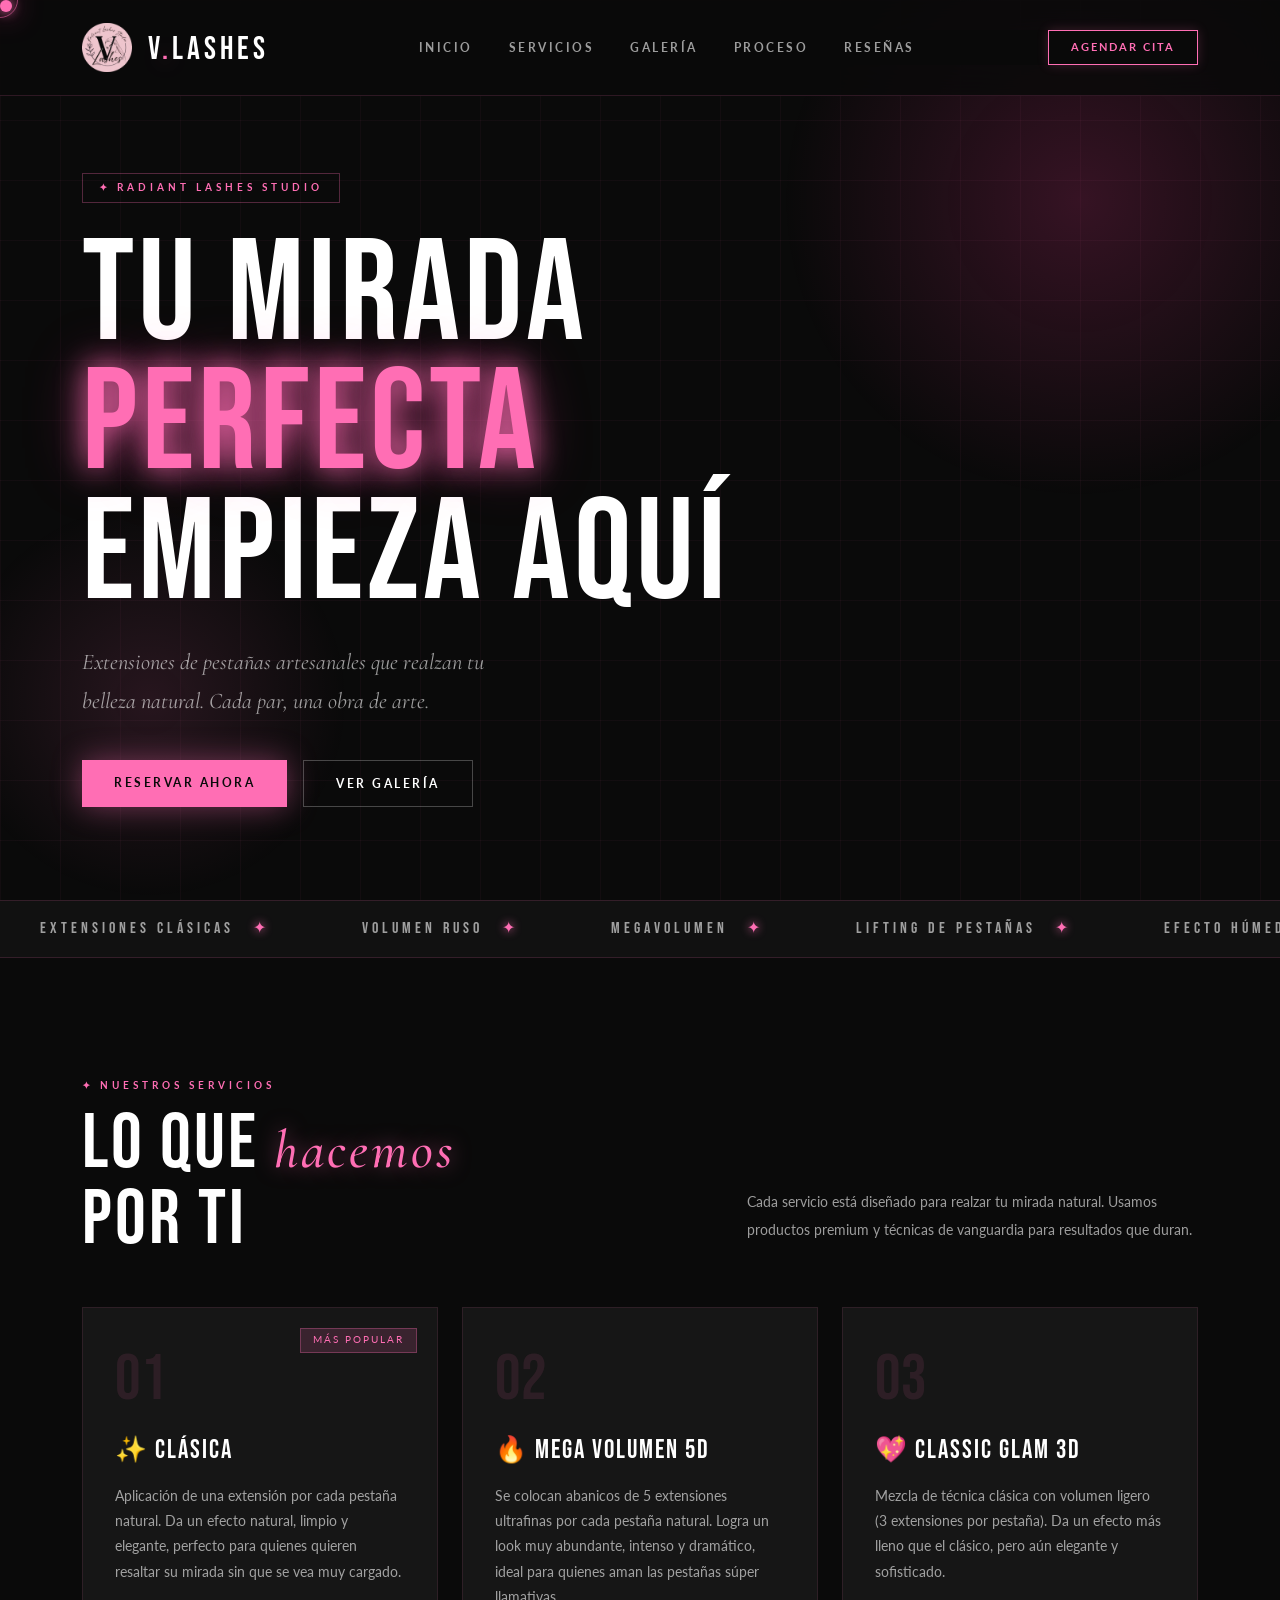
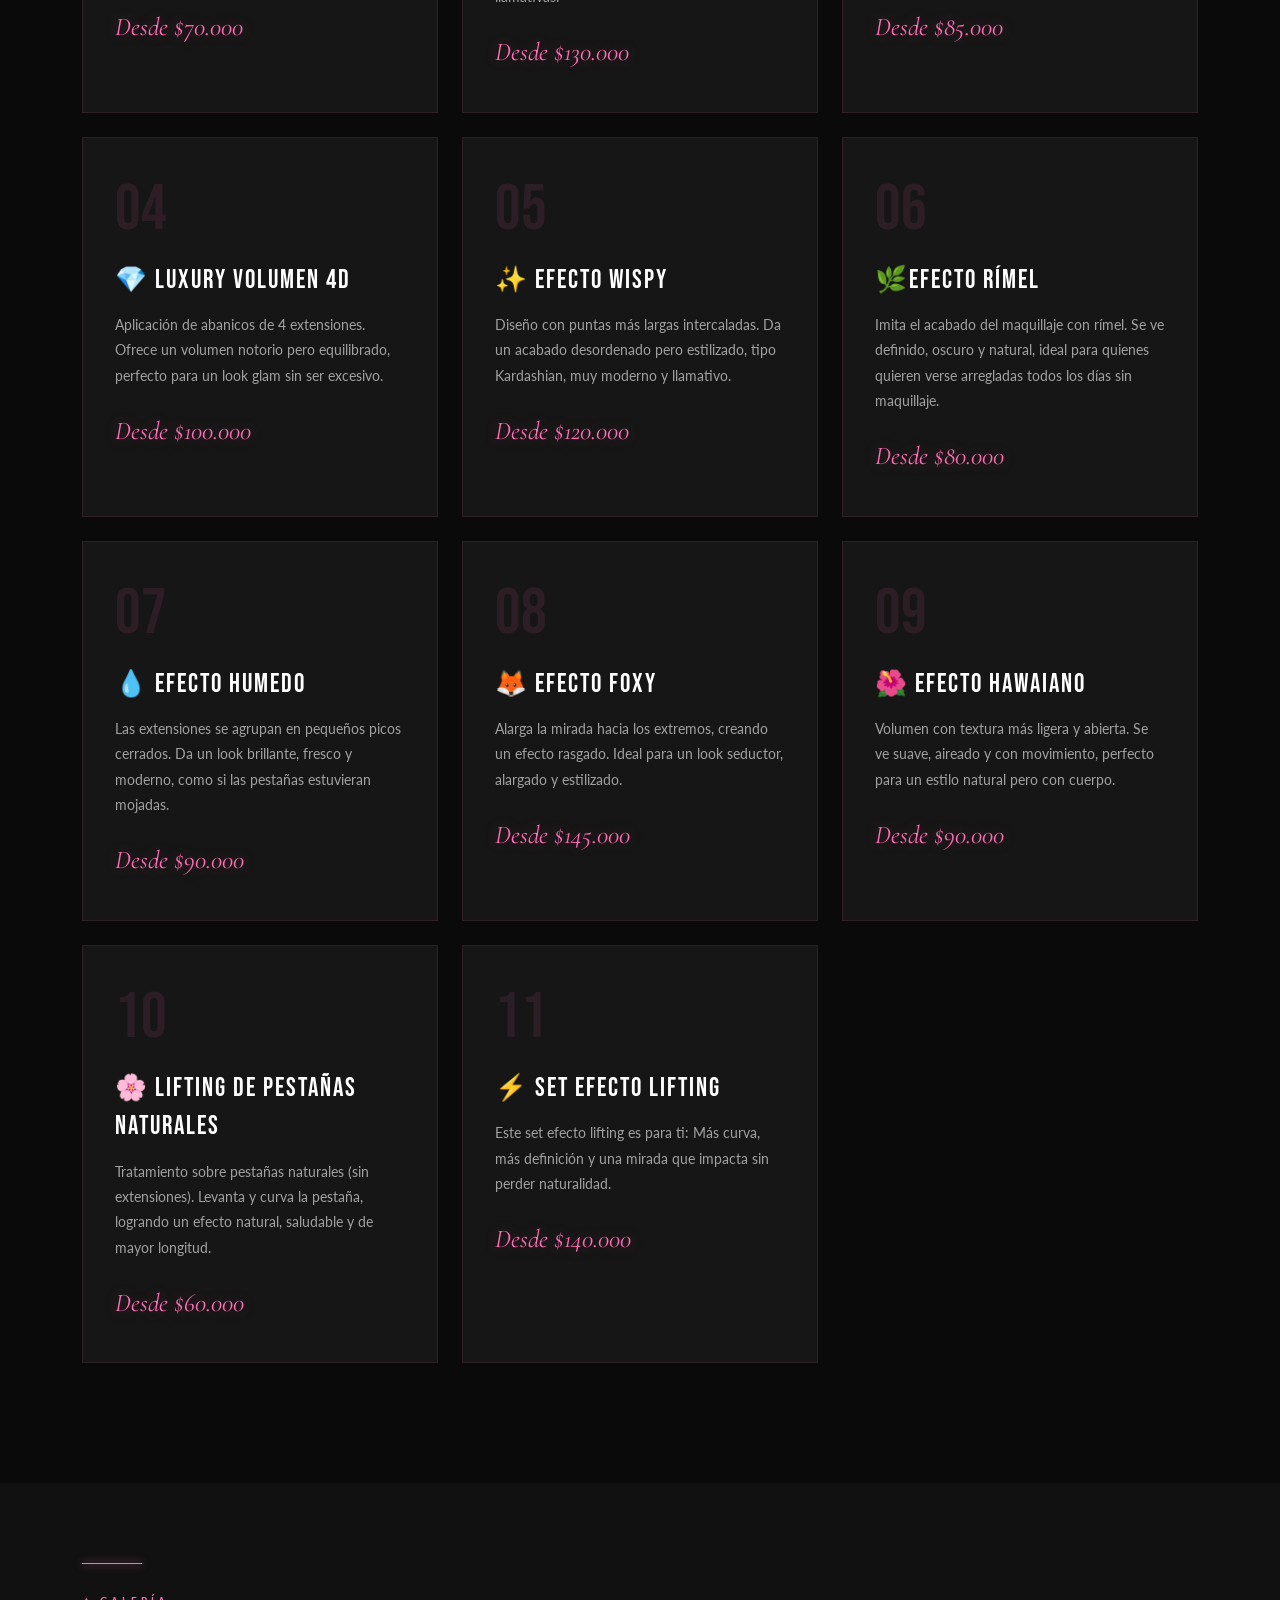
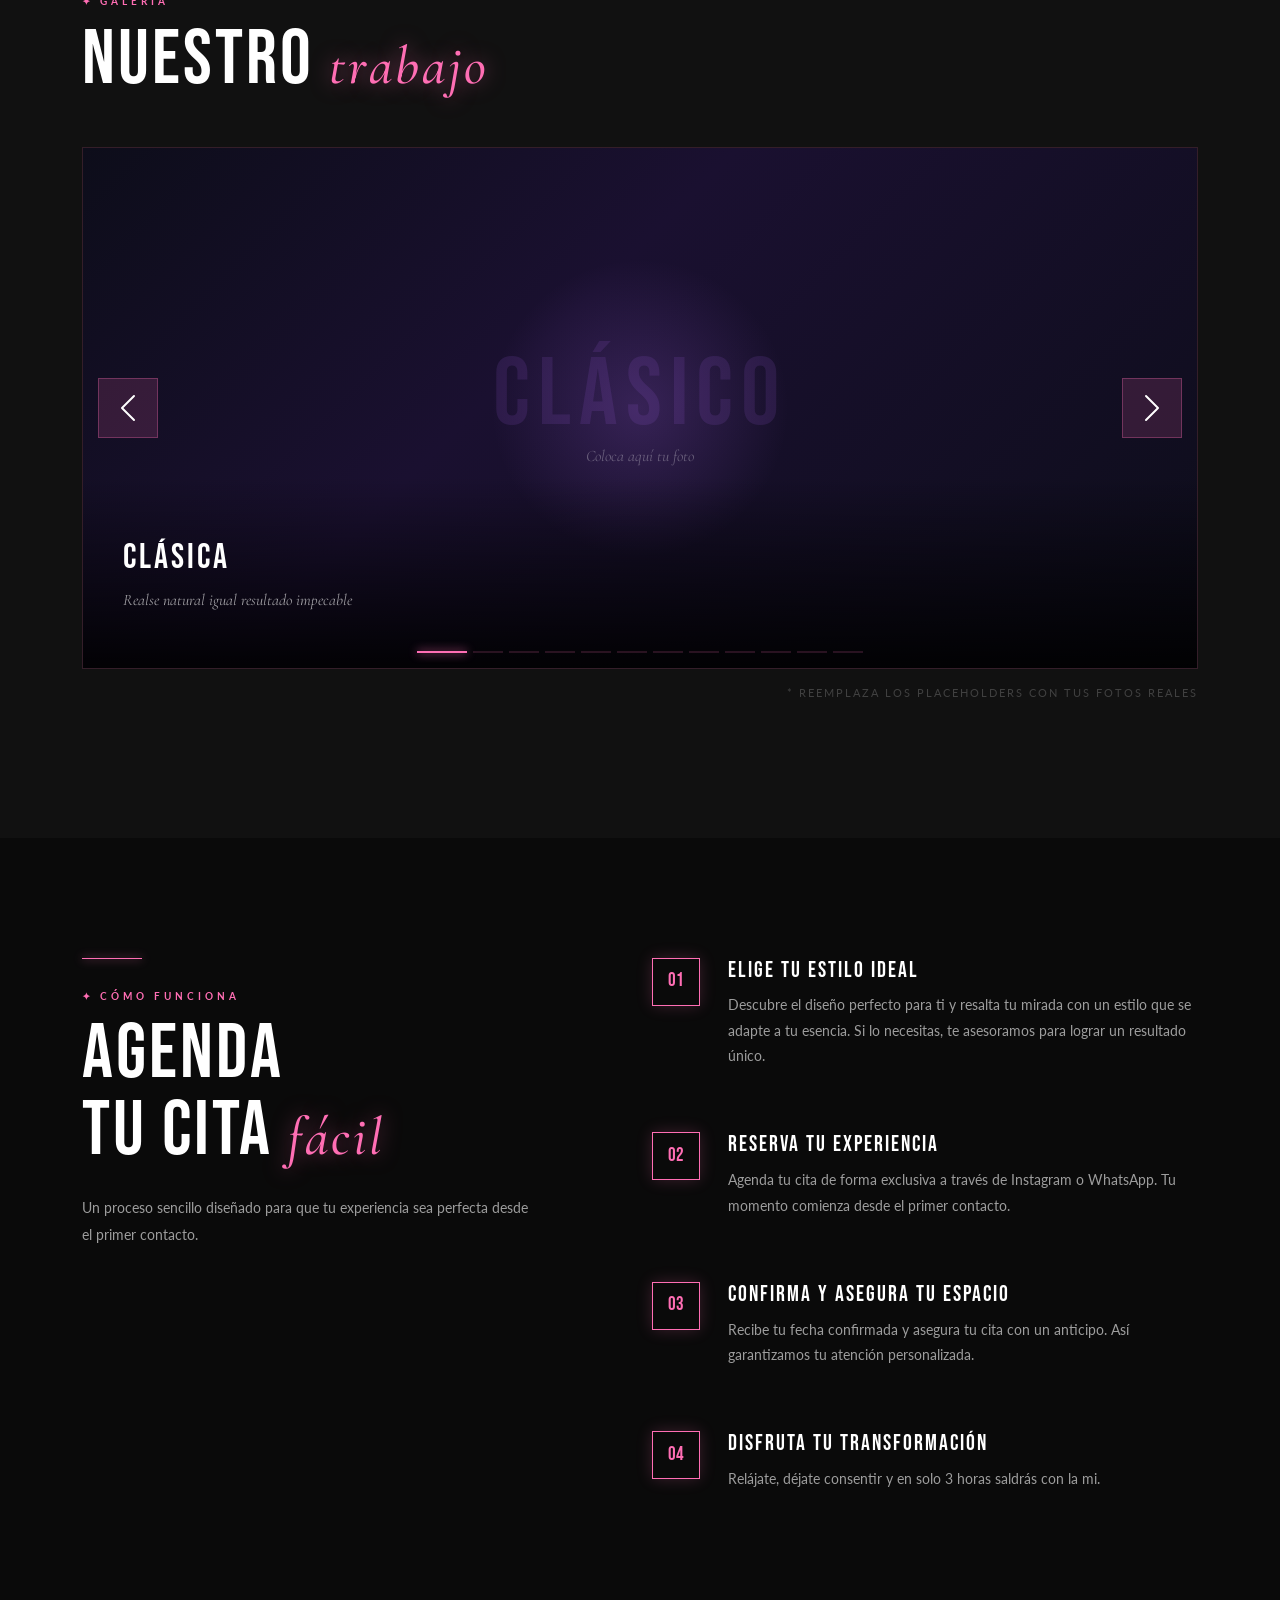
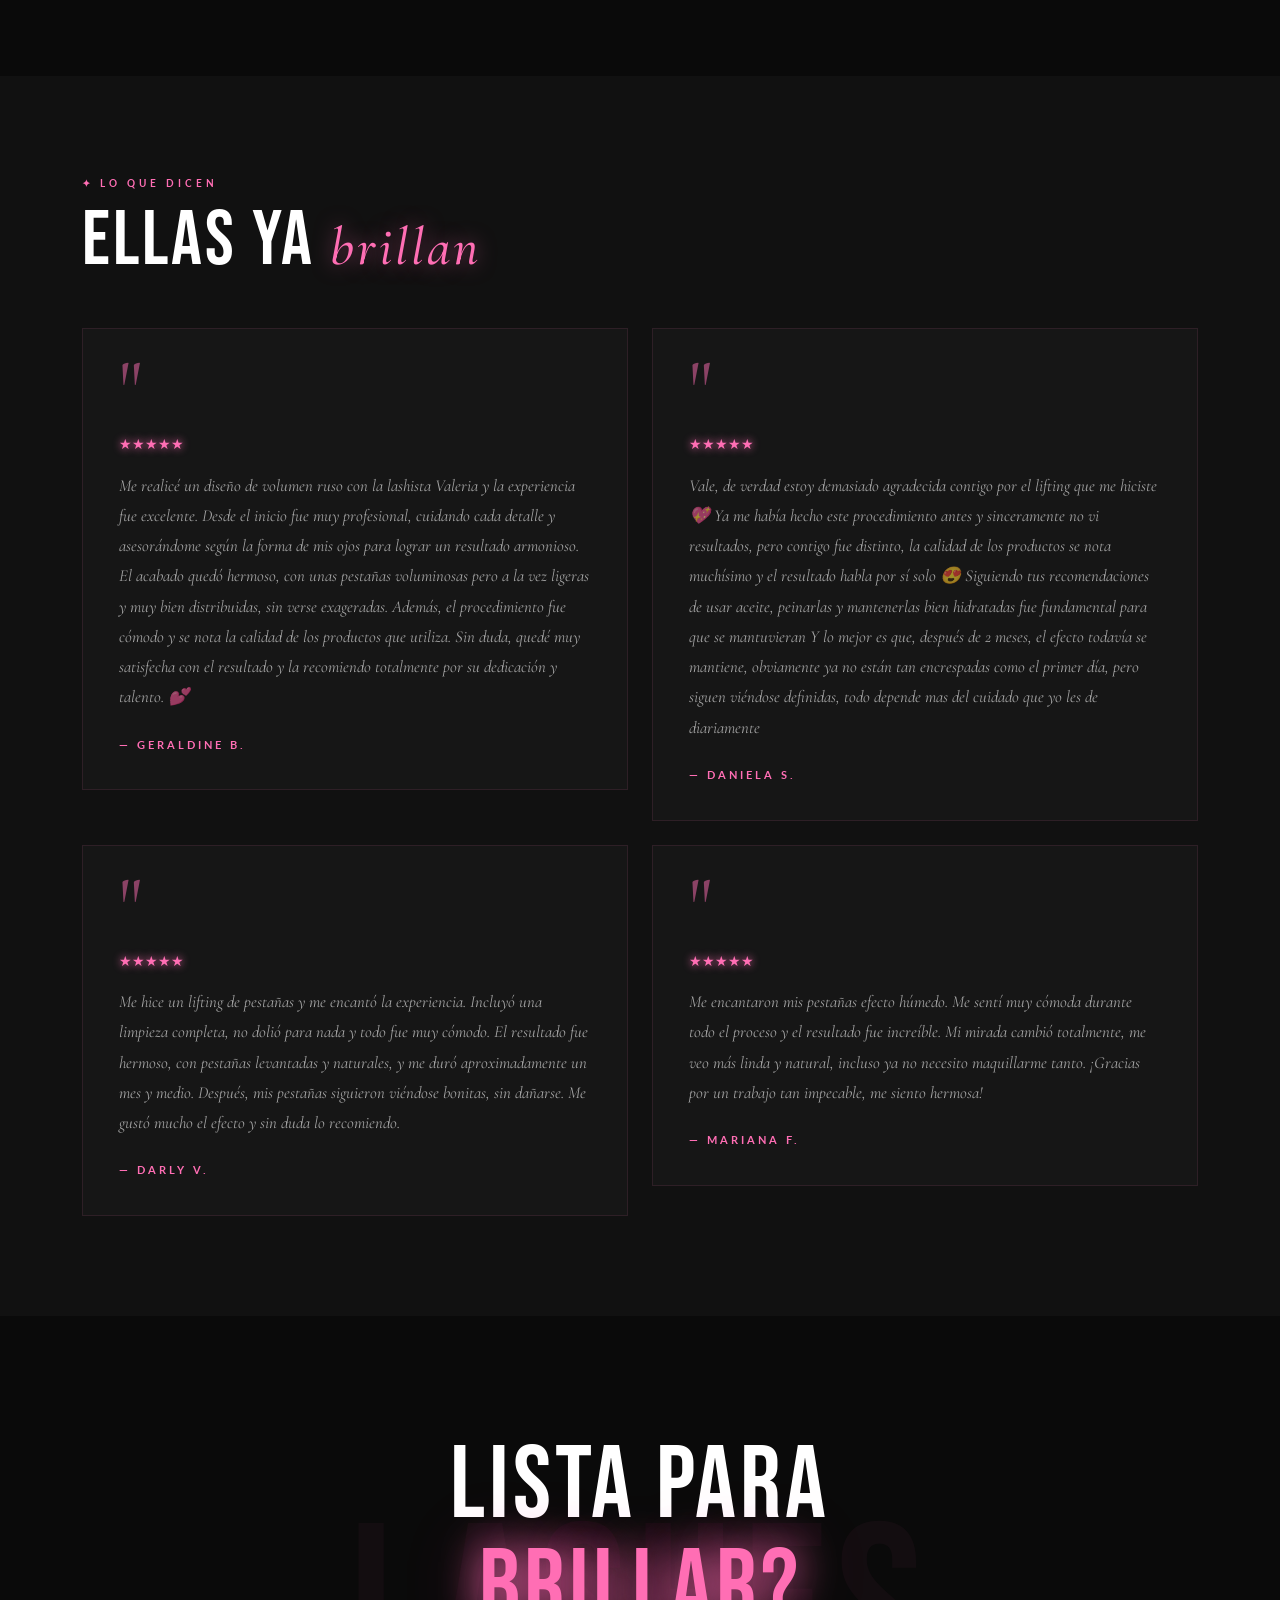
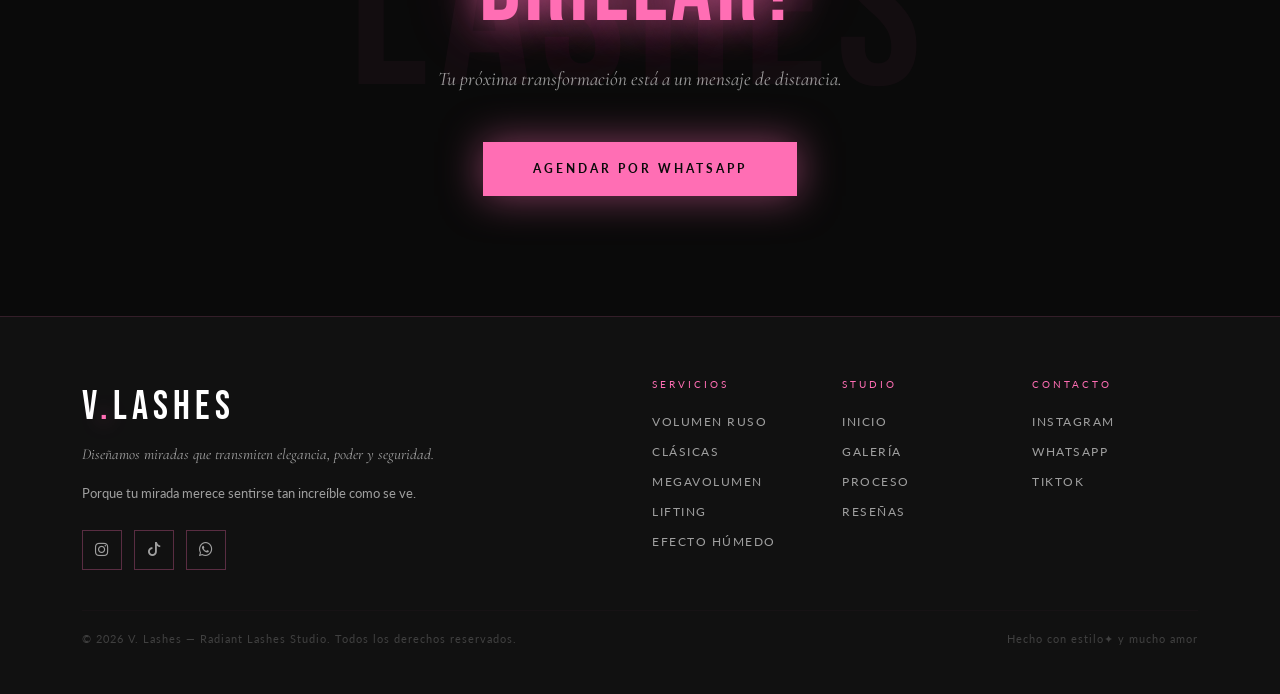
==== index.html @ c5f6abd1 "feat: Cambio de reseñas con contenidos de las modelos" ====
<!DOCTYPE html>
<html lang="es">

<head>
    <meta charset="UTF-8">
    <meta name="viewport" content="width=device-width, initial-scale=1.0">
    <title>V Lashes — Radiant Lashes Studio</title>
    <link rel="preconnect" href="https://fonts.googleapis.com">
    <link rel="preconnect" href="https://fonts.gstatic.com" crossorigin>
    <link
        href="https://fonts.googleapis.com/css2?family=Cormorant+Garamond:ital,wght@0,300;0,400;0,600;1,300;1,400&family=Bebas+Neue&family=Lato:wght@300;400;700&display=swap"
        rel="stylesheet">
    <link href="https://cdn.jsdelivr.net/npm/bootstrap@5.3.2/dist/css/bootstrap.min.css" rel="stylesheet">
    <link rel="stylesheet" href="css/styles.css">
    <link rel="stylesheet" href="https://cdn.jsdelivr.net/npm/bootstrap-icons@1.13.1/font/bootstrap-icons.min.css">
    <link rel="icon" href="assets/img/logo.png" type="image/png" sizes="50x50">
</head>

<body>
    <div class="cursor" id="cursor"></div>
    <div class="cursor-ring" id="cursorRing"></div>
    <div id="particles-bg"></div>

    <nav class="navbar navbar-expand-lg" id="mainNav">
        <div class="container">
            <a class="navbar-brand" href="#"><img src="assets/img/logo.png" alt="vLashes" srcset="" width="50px"
                    class="me-3">V<span>.</span>LASHES</a>
            <button class="navbar-toggler" type="button" data-bs-toggle="collapse" data-bs-target="#navMenu"
                aria-controls="navMenu" aria-expanded="false">
                <span class="navbar-toggler-icon"></span>
            </button>
            <div class="collapse navbar-collapse" id="navMenu">
                <ul class="navbar-nav mx-auto gap-1">
                    <li class="nav-item"><a class="nav-link" href="#inicio">Inicio</a></li>
                    <li class="nav-item"><a class="nav-link" href="#servicios">Servicios</a></li>
                    <li class="nav-item"><a class="nav-link" href="#galeria">Galería</a></li>
                    <li class="nav-item"><a class="nav-link" href="#proceso">Proceso</a></li>
                    <li class="nav-item"><a class="nav-link" href="#testimonios">Reseñas</a></li>
                </ul>
                <a href="#cita" class="btn-nav-cita">Agendar cita</a>
            </div>
        </div>
    </nav>

    <section class="hero" id="inicio">
        <div class="hero-bg-grid"></div>
        <div class="hero-glow-1"></div>
        <div class="hero-glow-2"></div>
        <div class="container">
            <div class="row">
                <div class="col-lg-8">
                    <div class="hero-content">
                        <div class="hero-tag">✦ Radiant Lashes Studio</div>
                        <h1 class="hero-title">
                            TU MIRADA
                            <span class="neon-word glitch">PERFECTA</span>
                            EMPIEZA AQUÍ
                        </h1>
                        <p class="hero-sub">Extensiones de pestañas artesanales que realzan tu belleza natural. Cada
                            par, una obra de arte.</p>
                        <div class="hero-buttons">
                            <a href="#cita" class="btn-primary-custom">Reservar ahora</a>
                            <a href="#galeria" class="btn-outline-custom">Ver galería</a>
                        </div>
                    </div>
                </div>
            </div>
        </div>
    </section>

    <div class="marquee-section">
        <div class="marquee-track" id="marqueeTrack">
            <span class="marquee-item">EXTENSIONES CLÁSICAS <span>✦</span></span>
            <span class="marquee-item">VOLUMEN RUSO <span>✦</span></span>
            <span class="marquee-item">MEGAVOLUMEN <span>✦</span></span>
            <span class="marquee-item">LIFTING DE PESTAÑAS <span>✦</span></span>
            <span class="marquee-item">EFECTO HÚMEDO <span>✦</span></span>
            <span class="marquee-item">STYLE NATURAL <span>✦</span></span>
            <span class="marquee-item">EXTENSIONES CLÁSICAS <span>✦</span></span>
            <span class="marquee-item">VOLUMEN RUSO <span>✦</span></span>
            <span class="marquee-item">MEGAVOLUMEN <span>✦</span></span>
            <span class="marquee-item">LIFTING DE PESTAÑAS <span>✦</span></span>
            <span class="marquee-item">EFECTO HÚMEDO <span>✦</span></span>
            <span class="marquee-item">STYLE NATURAL <span>✦</span></span>
        </div>
    </div>

    <!-- SERVICIOS -->
    <section class="servicios-section" id="servicios">
        <div class="container">
            <div class="row mb-70 mb-5">
                <div class="col-lg-6 reveal">
                    <span class="section-label">✦ Nuestros servicios</span>
                    <h2 class="section-title">LO QUE <em>hacemos</em><br>POR TI</h2>
                </div>
                <div class="col-lg-5 offset-lg-1 d-flex align-items-end reveal reveal-delay-2">
                    <p style="font-size:0.9rem; color:var(--white-muted); line-height:1.9;">Cada servicio está diseñado
                        para realzar tu mirada natural. Usamos productos premium y técnicas de vanguardia para
                        resultados que duran.</p>
                </div>
            </div>
            <div class="row g-4">
                <div class="col-md-6 col-lg-4 reveal">
                    <div class="service-card">
                        <span class="service-badge">Más popular</span>
                        <div class="service-num">01</div>
                        <div class="service-name">✨ CLÁSICA</div>
                        <p class="service-desc">Aplicación de una extensión por cada pestaña natural. Da un efecto
                            natural, limpio y elegante, perfecto para quienes quieren resaltar su mirada sin que se vea
                            muy cargado.</p>
                        <div class="service-price">Desde $70.000</div>
                    </div>
                </div>
                <div class="col-md-6 col-lg-4 reveal reveal-delay-1">
                    <div class="service-card">
                        <div class="service-num">02</div>
                        <div class="service-name">🔥 MEGA VOLUMEN 5D</div>
                        <p class="service-desc">Se colocan abanicos de 5 extensiones ultrafinas por cada pestaña
                            natural. Logra un look muy abundante, intenso y dramático, ideal para quienes aman las
                            pestañas súper llamativas.</p>
                        <div class="service-price">Desde $130.000</div>
                    </div>
                </div>
                <div class="col-md-6 col-lg-4 reveal reveal-delay-2">
                    <div class="service-card">
                        <div class="service-num">03</div>
                        <div class="service-name">💖 CLASSIC GLAM 3D</div>
                        <p class="service-desc">Mezcla de técnica clásica con volumen ligero (3 extensiones por
                            pestaña). Da un efecto más lleno que el clásico, pero aún elegante y sofisticado.</p>
                        <div class="service-price">Desde $85.000</div>
                    </div>
                </div>
                <div class="col-md-6 col-lg-4 reveal">
                    <div class="service-card">
                        <div class="service-num">04</div>
                        <div class="service-name">💎 LUXURY VOLUMEN 4D</div>
                        <p class="service-desc">Aplicación de abanicos de 4 extensiones. Ofrece un volumen notorio pero
                            equilibrado, perfecto para un look glam sin ser excesivo.</p>
                        <div class="service-price">Desde $100.000</div>
                    </div>
                </div>
                <div class="col-md-6 col-lg-4 reveal reveal-delay-1">
                    <div class="service-card">
                        <div class="service-num">05</div>
                        <div class="service-name">✨ EFECTO WISPY</div>
                        <p class="service-desc">Diseño con puntas más largas intercaladas. Da un acabado desordenado
                            pero estilizado, tipo Kardashian, muy moderno y llamativo.</p>
                        <div class="service-price">Desde $120.000</div>
                    </div>
                </div>
                <div class="col-md-6 col-lg-4 reveal reveal-delay-2">
                    <div class="service-card">
                        <div class="service-num">06</div>
                        <div class="service-name">🌿EFECTO RÍMEL</div>
                        <p class="service-desc">Imita el acabado del maquillaje con rímel. Se ve definido, oscuro y
                            natural, ideal para quienes quieren verse arregladas todos los días sin maquillaje.</p>
                        <div class="service-price">Desde $80.000</div>
                    </div>
                </div>
                <div class="col-md-6 col-lg-4 reveal reveal-delay-2">
                    <div class="service-card">
                        <div class="service-num">07</div>
                        <div class="service-name">💧 EFECTO HUMEDO</div>
                        <p class="service-desc">Las extensiones se agrupan en pequeños picos cerrados. Da un look
                            brillante, fresco y moderno, como si las pestañas estuvieran mojadas.</p>
                        <div class="service-price">Desde $90.000</div>
                    </div>
                </div>
                <div class="col-md-6 col-lg-4 reveal reveal-delay-2">
                    <div class="service-card">
                        <div class="service-num">08</div>
                        <div class="service-name">🦊 EFECTO FOXY</div>
                        <p class="service-desc">Alarga la mirada hacia los extremos, creando un efecto rasgado. Ideal
                            para un look seductor, alargado y estilizado.</p>
                        <div class="service-price">Desde $145.000</div>
                    </div>
                </div>
                <div class="col-md-6 col-lg-4 reveal reveal-delay-2">
                    <div class="service-card">
                        <div class="service-num">09</div>
                        <div class="service-name">🌺 EFECTO HAWAIANO</div>
                        <p class="service-desc">Volumen con textura más ligera y abierta. Se ve suave, aireado y con
                            movimiento, perfecto para un estilo natural pero con cuerpo.</p>
                        <div class="service-price">Desde $90.000</div>
                    </div>
                </div>
                <div class="col-md-6 col-lg-4 reveal reveal-delay-2">
                    <div class="service-card">
                        <div class="service-num">10</div>
                        <div class="service-name">🌸 LIFTING DE PESTAÑAS NATURALES</div>
                        <p class="service-desc">Tratamiento sobre pestañas naturales (sin extensiones). Levanta y curva
                            la pestaña, logrando un efecto natural, saludable y de mayor longitud.</p>
                        <div class="service-price">Desde $60.000</div>
                    </div>
                </div>
                <div class="col-md-6 col-lg-4 reveal reveal-delay-2">
                    <div class="service-card">
                        <div class="service-num">11</div>
                        <div class="service-name">⚡ SET EFECTO LIFTING</div>
                        <p class="service-desc">Este set efecto lifting es para ti: Más curva, más definición y una
                            mirada que impacta sin perder naturalidad.</p>
                        <div class="service-price">Desde $140.000</div>
                    </div>
                </div>
            </div>
        </div>
    </section>

    <!-- CARRUSEL GALERÍA -->
    <section class="carousel-section" id="galeria">
        <div class="container">
            <div class="row mb-5">
                <div class="col reveal">
                    <div class="neon-line"></div>
                    <span class="section-label">✦ Galería</span>
                    <h2 class="section-title">NUESTRO <em>trabajo</em></h2>
                </div>
            </div>
            <div id="lashCarousel" class="carousel slide reveal" data-bs-ride="carousel" data-bs-interval="4000">
                <div class="carousel-indicators">
                    <button type="button" data-bs-target="#lashCarousel" data-bs-slide-to="0" class="active"></button>
                    <button type="button" data-bs-target="#lashCarousel" data-bs-slide-to="1"></button>
                    <button type="button" data-bs-target="#lashCarousel" data-bs-slide-to="2"></button>
                    <button type="button" data-bs-target="#lashCarousel" data-bs-slide-to="3"></button>
                    <button type="button" data-bs-target="#lashCarousel" data-bs-slide-to="4"></button>
                    <button type="button" data-bs-target="#lashCarousel" data-bs-slide-to="5"></button>
                    <button type="button" data-bs-target="#lashCarousel" data-bs-slide-to="6"></button>
                    <button type="button" data-bs-target="#lashCarousel" data-bs-slide-to="7"></button>
                    <button type="button" data-bs-target="#lashCarousel" data-bs-slide-to="8"></button>
                    <button type="button" data-bs-target="#lashCarousel" data-bs-slide-to="9"></button>
                    <button type="button" data-bs-target="#lashCarousel" data-bs-slide-to="10"></button>
                    <button type="button" data-bs-target="#lashCarousel" data-bs-slide-to="11"></button>
                </div>
                <div class="carousel-inner">
                    <div class="carousel-item active">
                        <div
                            style="height:520px; background: linear-gradient(135deg, #0d0d1a 0%, #1a1030 40%, #0d0d1a 100%); display:flex; align-items:center; justify-content:center; position:relative; overflow:hidden;">
                            <div
                                style="position:absolute; width:300px; height:300px; background:radial-gradient(circle, rgba(180,110,255,0.2) 0%, transparent 70%); top:50%; left:50%; transform:translate(-50%,-50%);">
                            </div>
                            <div style="text-align:center; z-index:1;">
                                <div
                                    style="font-family:'Bebas Neue',sans-serif; font-size:6rem; color:rgba(180,110,255,0.12); letter-spacing:8px; line-height:1;">
                                    CLÁSICO</div>
                                <div
                                    style="font-family:'Cormorant Garamond',serif; font-style:italic; color:rgba(255,255,255,0.3); font-size:1rem;">
                                    Coloca aquí tu foto</div>
                            </div>
                        </div>
                        <div class="carousel-caption-custom">
                            <h3>Clásica</h3>
                            <p>Realse natural igual resultado impecable</p>
                        </div>
                    </div>
                    <div class="carousel-item">
                        <div
                            style="height:520px; background: linear-gradient(135deg, #0a1510 0%, #0f2010 40%, #0a1510 100%); display:flex; align-items:center; justify-content:center; position:relative; overflow:hidden;">
                            <div
                                style="position:absolute; width:300px; height:300px; background:radial-gradient(circle, rgba(110,255,180,0.15) 0%, transparent 70%); top:50%; left:50%; transform:translate(-50%,-50%);">
                            </div>
                            <div style="text-align:center; z-index:2;">
                                <div
                                    style="font-family:'Bebas Neue',sans-serif; font-size:5rem; color:rgba(110,255,180,0.1); letter-spacing:6px; line-height:1;">
                                    HÚMEDO</div>
                                <div
                                    style="font-family:'Cormorant Garamond',serif; font-style:italic; color:rgba(255,255,255,0.3); font-size:1rem;">
                                    Coloca aquí tu foto</div>
                            </div>
                        </div>
                        <div class="carousel-caption-custom">
                            <h3>Efecto Húmedo</h3>
                            <p>Textura mojada igual a resultado irresistible.</p>
                        </div>
                    </div>
                    <div class="carousel-item">
                        <div
                            style="height:520px; background: linear-gradient(135deg, #0a1510 0%, #0f2010 40%, #0a1510 100%); display:flex; align-items:center; justify-content:center; position:relative; overflow:hidden;">
                            <div
                                style="position:absolute; width:300px; height:300px; background:radial-gradient(circle, rgba(110,255,180,0.15) 0%, transparent 70%); top:50%; left:50%; transform:translate(-50%,-50%);">
                            </div>
                            <div style="text-align:center; z-index:3;">
                                <div
                                    style="font-family:'Bebas Neue',sans-serif; font-size:5rem; color:rgba(110,255,180,0.1); letter-spacing:6px; line-height:1;">
                                    MEGAVOLUMEN</div>
                                <div
                                    style="font-family:'Cormorant Garamond',serif; font-style:italic; color:rgba(255,255,255,0.3); font-size:1rem;">
                                    Coloca aquí tu foto</div>
                            </div>
                        </div>
                        <div class="carousel-caption-custom">
                            <h3>Mega volumen 5D</h3>
                            <p>Volumen extremo igual resultado de lujo</p>
                        </div>
                    </div>
                    <div class="carousel-item">
                        <div
                            style="height:520px; background: linear-gradient(135deg, #0a1510 0%, #0f2010 40%, #0a1510 100%); display:flex; align-items:center; justify-content:center; position:relative; overflow:hidden;">
                            <div
                                style="position:absolute; width:300px; height:300px; background:radial-gradient(circle, rgba(110,255,180,0.15) 0%, transparent 70%); top:50%; left:50%; transform:translate(-50%,-50%);">
                            </div>
                            <div style="text-align:center; z-index:4;">
                                <div
                                    style="font-family:'Bebas Neue',sans-serif; font-size:5rem; color:rgba(110,255,180,0.1); letter-spacing:6px; line-height:1;">
                                    CLASSIC GLAM 3D</div>
                                <div
                                    style="font-family:'Cormorant Garamond',serif; font-style:italic; color:rgba(255,255,255,0.3); font-size:1rem;">
                                    Coloca aquí tu foto</div>
                            </div>
                        </div>
                        <div class="carousel-caption-custom">
                            <h3>Classic Glam</h3>
                            <p>Volumen ligero igual a mirada sofisticada.</p>
                        </div>
                    </div>
                    <div class="carousel-item">
                        <div
                            style="height:520px; background: linear-gradient(135deg, #0a1510 0%, #0f2010 40%, #0a1510 100%); display:flex; align-items:center; justify-content:center; position:relative; overflow:hidden;">
                            <div
                                style="position:absolute; width:300px; height:300px; background:radial-gradient(circle, rgba(110,255,180,0.15) 0%, transparent 70%); top:50%; left:50%; transform:translate(-50%,-50%);">
                            </div>
                            <div style="text-align:center; z-index:5;">
                                <div
                                    style="font-family:'Bebas Neue',sans-serif; font-size:5rem; color:rgba(110,255,180,0.1); letter-spacing:6px; line-height:1;">
                                    LUXURY</div>
                                <div
                                    style="font-family:'Cormorant Garamond',serif; font-style:italic; color:rgba(255,255,255,0.3); font-size:1rem;">
                                    Coloca aquí tu foto</div>
                            </div>
                        </div>
                        <div class="carousel-caption-custom">
                            <h3>Luxury Volumen 4D</h3>
                            <p>Mirada fina igual a volumen de lujo</p>
                        </div>
                    </div>
                    <div class="carousel-item">
                        <div
                            style="height:520px; background: linear-gradient(135deg, #0a1510 0%, #0f2010 40%, #0a1510 100%); display:flex; align-items:center; justify-content:center; position:relative; overflow:hidden;">
                            <div
                                style="position:absolute; width:300px; height:300px; background:radial-gradient(circle, rgba(110,255,180,0.15) 0%, transparent 70%); top:50%; left:50%; transform:translate(-50%,-50%);">
                            </div>
                            <div style="text-align:center; z-index:6;">
                                <div
                                    style="font-family:'Bebas Neue',sans-serif; font-size:5rem; color:rgba(110,255,180,0.1); letter-spacing:6px; line-height:1;">
                                    WISPY</div>
                                <div
                                    style="font-family:'Cormorant Garamond',serif; font-style:italic; color:rgba(255,255,255,0.3); font-size:1rem;">
                                    Coloca aquí tu foto</div>
                            </div>
                        </div>
                        <div class="carousel-caption-custom">
                            <h3>Efecto Wispy</h3>
                            <p>Natural con picos coquetos.</p>
                        </div>
                    </div>
                    <div class="carousel-item">
                        <div
                            style="height:520px; background: linear-gradient(135deg, #0a1510 0%, #0f2010 40%, #0a1510 100%); display:flex; align-items:center; justify-content:center; position:relative; overflow:hidden;">
                            <div
                                style="position:absolute; width:300px; height:300px; background:radial-gradient(circle, rgba(110,255,180,0.15) 0%, transparent 70%); top:50%; left:50%; transform:translate(-50%,-50%);">
                            </div>
                            <div style="text-align:center; z-index:7;">
                                <div
                                    style="font-family:'Bebas Neue',sans-serif; font-size:5rem; color:rgba(110,255,180,0.1); letter-spacing:6px; line-height:1;">
                                    RIMEL</div>
                                <div
                                    style="font-family:'Cormorant Garamond',serif; font-style:italic; color:rgba(255,255,255,0.3); font-size:1rem;">
                                    Coloca aquí tu foto</div>
                            </div>
                        </div>
                        <div class="carousel-caption-custom">
                            <h3>Efecto Rimel</h3>
                            <p>Natural, definidas y listas.</p>
                        </div>
                    </div>
                    <div class="carousel-item">
                        <div
                            style="height:520px; background: linear-gradient(135deg, #0a1510 0%, #0f2010 40%, #0a1510 100%); display:flex; align-items:center; justify-content:center; position:relative; overflow:hidden;">
                            <div
                                style="position:absolute; width:300px; height:300px; background:radial-gradient(circle, rgba(110,255,180,0.15) 0%, transparent 70%); top:50%; left:50%; transform:translate(-50%,-50%);">
                            </div>
                            <div style="text-align:center; z-index:8;">
                                <div
                                    style="font-family:'Bebas Neue',sans-serif; font-size:5rem; color:rgba(110,255,180,0.1); letter-spacing:6px; line-height:1;">
                                    FOXY</div>
                                <div
                                    style="font-family:'Cormorant Garamond',serif; font-style:italic; color:rgba(255,255,255,0.3); font-size:1rem;">
                                    Coloca aquí tu foto</div>
                            </div>
                        </div>
                        <div class="carousel-caption-custom">
                            <h3>Efecto Foxy</h3>
                            <p>Estilo felino igual resultado top.</p>
                        </div>
                    </div>
                    <div class="carousel-item">
                        <div
                            style="height:520px; background: linear-gradient(135deg, #0a1510 0%, #0f2010 40%, #0a1510 100%); display:flex; align-items:center; justify-content:center; position:relative; overflow:hidden;">
                            <div
                                style="position:absolute; width:300px; height:300px; background:radial-gradient(circle, rgba(110,255,180,0.15) 0%, transparent 70%); top:50%; left:50%; transform:translate(-50%,-50%);">
                            </div>
                            <div style="text-align:center; z-index:9;">
                                <div
                                    style="font-family:'Bebas Neue',sans-serif; font-size:5rem; color:rgba(110,255,180,0.1); letter-spacing:6px; line-height:1;">
                                    HAWAIANO</div>
                                <div
                                    style="font-family:'Cormorant Garamond',serif; font-style:italic; color:rgba(255,255,255,0.3); font-size:1rem;">
                                    Coloca aquí tu foto</div>
                            </div>
                        </div>
                        <div class="carousel-caption-custom">
                            <h3>Efecto Hawaiano</h3>
                            <p>Ligero, suelto y con movimiento.</p>
                        </div>
                    </div>
                    <div class="carousel-item">
                        <div
                            style="height:520px; background: linear-gradient(135deg, #0a1510 0%, #0f2010 40%, #0a1510 100%); display:flex; align-items:center; justify-content:center; position:relative; overflow:hidden;">
                            <div
                                style="position:absolute; width:300px; height:300px; background:radial-gradient(circle, rgba(110,255,180,0.15) 0%, transparent 70%); top:50%; left:50%; transform:translate(-50%,-50%);">
                            </div>
                            <div style="text-align:center; z-index:10;">
                                <div
                                    style="font-family:'Bebas Neue',sans-serif; font-size:5rem; color:rgba(110,255,180,0.1); letter-spacing:6px; line-height:1;">
                                    LIFTING</div>
                                <div
                                    style="font-family:'Cormorant Garamond',serif; font-style:italic; color:rgba(255,255,255,0.3); font-size:1rem;">
                                    Coloca aquí tu foto</div>
                            </div>
                        </div>
                        <div class="carousel-caption-custom">
                            <h3>Set Lifting</h3>
                            <p>Extensiones con efecto lifting.</p>
                        </div>
                    </div>
                    <div class="carousel-item">
                        <div
                            style="height:520px; background: linear-gradient(135deg, #0a1510 0%, #0f2010 40%, #0a1510 100%); display:flex; align-items:center; justify-content:center; position:relative; overflow:hidden;">
                            <div
                                style="position:absolute; width:300px; height:300px; background:radial-gradient(circle, rgba(110,255,180,0.15) 0%, transparent 70%); top:50%; left:50%; transform:translate(-50%,-50%);">
                            </div>
                            <div style="text-align:center; z-index:11;">
                                <div
                                    style="font-family:'Bebas Neue',sans-serif; font-size:5rem; color:rgba(110,255,180,0.1); letter-spacing:6px; line-height:1;">
                                    LIFTING</div>
                                <div
                                    style="font-family:'Cormorant Garamond',serif; font-style:italic; color:rgba(255,255,255,0.3); font-size:1rem;">
                                    Coloca aquí tu foto</div>
                            </div>
                        </div>
                        <div class="carousel-caption-custom">
                            <h3>Lifting</h3>
                            <p>Curva natural que resalta.</p>
                        </div>
                    </div>
                </div>
                <button class="carousel-control-prev" type="button" data-bs-target="#lashCarousel" data-bs-slide="prev"
                    style="top:50%;transform:translateY(-50%);height:60px;width:60px;">
                    <span class="carousel-control-prev-icon"></span>
                </button>
                <button class="carousel-control-next" type="button" data-bs-target="#lashCarousel" data-bs-slide="next"
                    style="top:50%;transform:translateY(-50%);height:60px;width:60px;">
                    <span class="carousel-control-next-icon"></span>
                </button>
            </div>
            <p
                style="font-size:0.7rem; letter-spacing:2px; text-transform:uppercase; color:rgba(255,255,255,0.2); margin-top:16px; text-align:right;">
                * Reemplaza los placeholders con tus fotos reales</p>
        </div>
    </section>

    <!-- PROCESO -->
    <section class="proceso-section" id="proceso">
        <div class="container">
            <div class="row">
                <div class="col-lg-5 reveal">
                    <div class="neon-line"></div>
                    <span class="section-label">✦ Cómo funciona</span>
                    <h2 class="section-title">AGENDA<br>TU CITA <em>fácil</em></h2>
                    <p style="font-size:0.9rem; color:var(--white-muted); line-height:1.9; margin-top:24px;">Un proceso
                        sencillo diseñado para que tu experiencia sea perfecta desde el primer contacto.</p>
                </div>
                <div class="col-lg-6 offset-lg-1 mt-5 mt-lg-0">
                    <div class="step-line" id="step1">
                        <div class="step-dot">01</div>
                        <div class="step-content">
                            <h4>ELIGE TU ESTILO IDEAL</h4>
                            <p>Descubre el diseño perfecto para ti y resalta tu mirada con un estilo que se adapte a tu
                                esencia. Si lo necesitas, te asesoramos para lograr un resultado único.</p>
                        </div>
                    </div>
                    <div class="step-line" id="step2">
                        <div class="step-dot">02</div>
                        <div class="step-content">
                            <h4>RESERVA TU EXPERIENCIA</h4>
                            <p>Agenda tu cita de forma exclusiva a través de Instagram o WhatsApp. Tu momento comienza
                                desde el primer contacto.</p>
                        </div>
                    </div>
                    <div class="step-line" id="step3">
                        <div class="step-dot">03</div>
                        <div class="step-content">
                            <h4>CONFIRMA Y ASEGURA TU ESPACIO</h4>
                            <p>Recibe tu fecha confirmada y asegura tu cita con un anticipo. Así garantizamos tu
                                atención personalizada.</p>
                        </div>
                    </div>
                    <div class="step-line" id="step4">
                        <div class="step-dot">04</div>
                        <div class="step-content">
                            <h4>DISFRUTA TU TRANSFORMACIÓN</h4>
                            <p>Relájate, déjate consentir y en solo 3 horas saldrás con la mi.</p>
                        </div>
                    </div>
                </div>
            </div>
        </div>
    </section>

    <!-- TESTIMONIOS -->
    <section class="testimonios-section" id="testimonios">
        <div class="container">
            <div class="row mb-5">
                <div class="col reveal">
                    <span class="section-label">✦ Lo que dicen</span>
                    <h2 class="section-title">ELLAS YA <em>brillan</em></h2>
                </div>
            </div>
            <div class="row justify-content-around g-4">
                <div class="col-md-6 reveal">
                    <div class="testi-card">
                        <div class="testi-quote">"</div>
                        <div class="stars">★★★★★</div>
                        <p class="testi-text">Me realicé un diseño de volumen ruso con la lashista Valeria y la
                            experiencia fue excelente. Desde el inicio fue muy profesional, cuidando cada detalle y
                            asesorándome según la forma de mis ojos para lograr un resultado armonioso. El acabado quedó
                            hermoso, con unas pestañas voluminosas pero a la vez ligeras y muy bien distribuidas, sin
                            verse exageradas. Además, el procedimiento fue cómodo y se nota la calidad de los productos
                            que utiliza. Sin duda, quedé muy satisfecha con el resultado y la recomiendo totalmente por
                            su dedicación y talento. 💕</p>
                        <div class="testi-name">— Geraldine B.</div>
                    </div>
                </div>
                <div class="col-md-6 reveal reveal-delay-1">
                    <div class="testi-card">
                        <div class="testi-quote">"</div>
                        <div class="stars">★★★★★</div>
                        <p class="testi-text">Vale, de verdad estoy demasiado agradecida contigo por el lifting que me
                            hiciste 💖
                            Ya me había hecho este procedimiento antes y sinceramente no vi resultados, pero contigo fue
                            distinto, la calidad de los productos se nota muchísimo y el resultado habla por sí solo 😍
                            Siguiendo tus recomendaciones de usar aceite, peinarlas y mantenerlas bien hidratadas fue
                            fundamental para que se mantuvieran
                            Y lo mejor es que, después de 2 meses, el efecto todavía se mantiene, obviamente ya no están
                            tan encrespadas como el primer día, pero siguen viéndose definidas, todo depende mas del
                            cuidado que yo les de diariamente </p>
                        <div class="testi-name">— Daniela S.</div>
                    </div>
                </div>
                <div class="col-md-6 reveal reveal-delay-2">
                    <div class="testi-card">
                        <div class="testi-quote">"</div>
                        <div class="stars">★★★★★</div>
                        <p class="testi-text">Me hice un lifting de pestañas y me encantó la experiencia. Incluyó una
                            limpieza completa, no dolió para nada y todo fue muy cómodo. El resultado fue hermoso, con
                            pestañas levantadas y naturales, y me duró aproximadamente un mes y medio.

                            Después, mis pestañas siguieron viéndose bonitas, sin dañarse. Me gustó mucho el efecto y
                            sin duda lo recomiendo.</p>
                        <div class="testi-name">— Darly V.</div>
                    </div>
                </div>
                <div class="col-md-6 reveal reveal-delay-2">
                    <div class="testi-card">
                        <div class="testi-quote">"</div>
                        <div class="stars">★★★★★</div>
                        <p class="testi-text">Me encantaron mis pestañas efecto húmedo. Me sentí muy cómoda durante todo
                            el proceso y el resultado fue increíble. Mi mirada cambió totalmente, me veo más linda y
                            natural, incluso ya no necesito maquillarme tanto. ¡Gracias por un trabajo tan impecable, me
                            siento hermosa!</p>
                        <div class="testi-name">— Mariana F.</div>
                    </div>
                </div>
            </div>
        </div>
    </section>

    <!-- CTA AGENDAR -->
    <section class="cta-section" id="cita">
        <div class="cta-bg-text">LASHES</div>
        <div class="container">
            <div class="cta-content reveal">
                <h2 class="cta-title">
                    LISTA PARA
                    <span class="line-neon">BRILLAR?</span>
                </h2>
                <p class="cta-sub">Tu próxima transformación está a un mensaje de distancia.</p>
                <a href="https://api.whatsapp.com/send?phone=573229537035&text=Hola+%E2%9C%A8+%C2%BFqu%C3%A9+sets+de+pesta%C3%B1as+manejas%3F+Me+encant%C3%B3+tu+trabajo+%F0%9F%92%95"
                    target="_blank" class="btn-cta-big">Agendar por WhatsApp</a>
            </div>
        </div>
    </section>

    <!-- FOOTER -->
    <footer>
        <div class="container">
            <div class="row g-4">
                <div class="col-lg-4">
                    <div class="footer-brand">V<span>.</span>LASHES</div>
                    <div class="footer-tagline">Diseñamos miradas que transmiten elegancia, poder y seguridad.</div>
                    <p style="font-size:0.82rem; color:var(--white-muted); margin-top:16px; line-height:1.8;">
                        Porque tu mirada merece sentirse tan increíble como se ve.</p>
                    <div style="margin-top:24px;">
                        <a href="https://www.instagram.com/val_lashista/" class="social-btn">
                            <i class="bi bi-instagram"></i>
                        </a>
                        <a href="https://www.tiktok.com/@vlashes28" class="social-btn">
                            <i class="bi bi-tiktok"></i>
                        </a>
                        <a href="https://api.whatsapp.com/send?phone=573229537035&text=Hola+%E2%9C%A8+%C2%BFqu%C3%A9+sets+de+pesta%C3%B1as+manejas%3F+Me+encant%C3%B3+tu+trabajo+%F0%9F%92%95"
                            class="social-btn">
                            <i class="bi bi-whatsapp"></i>
                        </a>
                    </div>
                </div>
                <div class="col-6 col-lg-2 offset-lg-2">
                    <div class="footer-heading">Servicios</div>
                    <a href="#servicios" class="footer-link">Volumen Ruso</a>
                    <a href="#servicios" class="footer-link">Clásicas</a>
                    <a href="#servicios" class="footer-link">Megavolumen</a>
                    <a href="#servicios" class="footer-link">Lifting</a>
                    <a href="#servicios" class="footer-link">Efecto húmedo</a>
                </div>
                <div class="col-6 col-lg-2">
                    <div class="footer-heading">Studio</div>
                    <a href="#inicio" class="footer-link">Inicio</a>
                    <a href="#galeria" class="footer-link">Galería</a>
                    <a href="#proceso" class="footer-link">Proceso</a>
                    <a href="#testimonios" class="footer-link">Reseñas</a>
                </div>
                <div class="col-lg-2">
                    <div class="footer-heading">Contacto</div>
                    <a href="https://www.instagram.com/val_lashista/" class="footer-link">Instagram</a>
                    <a href="https://api.whatsapp.com/send?phone=573229537035&text=Hola+%E2%9C%A8+%C2%BFqu%C3%A9+sets+de+pesta%C3%B1as+manejas%3F+Me+encant%C3%B3+tu+trabajo+%F0%9F%92%95"
                        class="footer-link">WhatsApp</a>
                    <a href="https://www.tiktok.com/@vlashes28" class="footer-link">TikTok</a>
                </div>
            </div>
            <hr class="footer-divider">
            <div class="d-flex justify-content-between align-items-center flex-wrap gap-2">
                <p class="footer-copy">© 2026 V. Lashes — Radiant Lashes Studio. Todos los derechos reservados.</p>
                <p class="footer-copy">Hecho con estilo✦ y mucho amor</p>
            </div>
        </div>
    </footer>

    <script src="https://cdn.jsdelivr.net/npm/bootstrap@5.3.2/dist/js/bootstrap.bundle.min.js"></script>
    <script src="js/script.js"></script>
</body>

</html>
---- css/styles.css ----
:root {
      --pink-neon: #ff6eb4;
      --pink-glow: #ff3d9a;
      --pink-soft: #f9b8d4;
      --pink-pale: #fde8f2;
      --black: #0a0a0a;
      --black-mid: #111111;
      --black-card: #161616;
      --white: #ffffff;
      --white-muted: rgba(255,255,255,0.6);
      --font-display: 'Bebas Neue', sans-serif;
      --font-serif: 'Cormorant Garamond', serif;
      --font-body: 'Lato', sans-serif;
    }

    *, *::before, *::after { margin: 0; padding: 0; box-sizing: border-box; }

    html { scroll-behavior: smooth; }

    body {
      background: var(--black);
      color: var(--white);
      font-family: var(--font-body);
      overflow-x: hidden;
      cursor: none;
    }

    /* CURSOR PERSONALIZADO */
    .cursor {
      width: 12px; height: 12px;
      background: var(--pink-neon);
      border-radius: 50%;
      position: fixed;
      top: 0; left: 0;
      pointer-events: none;
      z-index: 9999;
      transition: transform 0.15s ease;
      box-shadow: 0 0 12px var(--pink-neon), 0 0 30px var(--pink-glow);
    }
    .cursor-ring {
      width: 36px; height: 36px;
      border: 1px solid rgba(255,110,180,0.5);
      border-radius: 50%;
      position: fixed;
      top: 0; left: 0;
      pointer-events: none;
      z-index: 9998;
      transition: all 0.25s ease;
    }

    /* PARTÍCULAS DE FONDO */
    #particles-bg {
      position: fixed;
      top: 0; left: 0;
      width: 100%; height: 100%;
      pointer-events: none;
      z-index: 0;
      overflow: hidden;
    }
    .particle {
      position: absolute;
      border-radius: 50%;
      background: var(--pink-neon);
      opacity: 0;
      animation: floatUp linear infinite;
    }
    @keyframes floatUp {
      0%   { transform: translateY(100vh) scale(0); opacity: 0; }
      10%  { opacity: 0.15; }
      90%  { opacity: 0.08; }
      100% { transform: translateY(-10vh) scale(1); opacity: 0; }
    }

    /* NAVBAR */
    .navbar {
      background: rgba(10,10,10,0.85) !important;
      backdrop-filter: blur(20px);
      -webkit-backdrop-filter: blur(20px);
      border-bottom: 1px solid rgba(255,110,180,0.15);
      padding: 18px 0;
      transition: all 0.3s ease;
      position: fixed;
      width: 100%;
      top: 0;
      z-index: 1000;
    }
    .navbar.scrolled {
      padding: 10px 0;
      border-bottom-color: rgba(255,110,180,0.35);
      box-shadow: 0 4px 40px rgba(255,61,154,0.15);
    }
    .navbar-brand {
      font-family: var(--font-display);
      font-size: 2rem;
      letter-spacing: 4px;
      color: var(--white) !important;
      line-height: 1;
    }
    .navbar-brand span {
      color: var(--pink-neon);
      text-shadow: 0 0 20px var(--pink-neon);
    }
    .nav-link {
      font-family: var(--font-body);
      font-size: 0.75rem;
      font-weight: 700;
      letter-spacing: 2.5px;
      text-transform: uppercase;
      color: var(--white-muted) !important;
      padding: 8px 16px !important;
      position: relative;
      transition: color 0.3s ease;
    }
    .nav-link::after {
      content: '';
      position: absolute;
      bottom: 2px; left: 16px;
      width: 0; height: 1px;
      background: var(--pink-neon);
      box-shadow: 0 0 8px var(--pink-neon);
      transition: width 0.3s ease;
    }
    .nav-link:hover { color: var(--white) !important; }
    .nav-link:hover::after { width: calc(100% - 32px); }

    .btn-nav-cita {
      font-family: var(--font-body);
      font-size: 0.7rem;
      font-weight: 700;
      letter-spacing: 2px;
      text-transform: uppercase;
      background: transparent;
      border: 1px solid var(--pink-neon);
      color: var(--pink-neon) !important;
      padding: 8px 22px;
      border-radius: 0;
      transition: all 0.3s ease;
      text-decoration: none;
      box-shadow: 0 0 12px rgba(255,110,180,0.2), inset 0 0 12px rgba(255,110,180,0);
    }
    .btn-nav-cita:hover {
      background: var(--pink-neon);
      color: var(--black) !important;
      box-shadow: 0 0 30px rgba(255,110,180,0.6), inset 0 0 20px rgba(255,255,255,0.1);
    }

    .navbar-toggler {
      border: 1px solid rgba(255,110,180,0.4);
      padding: 6px 10px;
    }
    .navbar-toggler-icon {
      background-image: url("data:image/svg+xml,%3Csvg xmlns='http://www.w3.org/2000/svg' viewBox='0 0 30 30'%3E%3Cpath stroke='%23ff6eb4' stroke-linecap='round' stroke-width='2' d='M4 7h22M4 15h22M4 23h22'/%3E%3C/svg%3E");
    }
    .navbar-toggler:focus { box-shadow: 0 0 0 3px rgba(255,110,180,0.25); }

    /* HERO */
    .hero {
      min-height: 100vh;
      display: flex;
      align-items: center;
      position: relative;
      overflow: hidden;
      padding-top: 80px;
    }
    .hero-bg-grid {
      position: absolute;
      inset: 0;
      background-image:
        linear-gradient(rgba(255,110,180,0.04) 1px, transparent 1px),
        linear-gradient(90deg, rgba(255,110,180,0.04) 1px, transparent 1px);
      background-size: 60px 60px;
      z-index: 1;
    }
    .hero-glow-1 {
      position: absolute;
      width: 600px; height: 600px;
      background: radial-gradient(circle, rgba(255,61,154,0.18) 0%, transparent 70%);
      top: -100px; right: -100px;
      z-index: 1;
      animation: pulseGlow 4s ease-in-out infinite;
    }
    .hero-glow-2 {
      position: absolute;
      width: 400px; height: 400px;
      background: radial-gradient(circle, rgba(255,110,180,0.12) 0%, transparent 70%);
      bottom: 0; left: -50px;
      z-index: 1;
      animation: pulseGlow 4s ease-in-out infinite 2s;
    }
    @keyframes pulseGlow {
      0%, 100% { transform: scale(1); opacity: 1; }
      50% { transform: scale(1.1); opacity: 0.7; }
    }
    .hero-content {
      position: relative;
      z-index: 2;
    }
    .hero-tag {
      display: inline-block;
      font-size: 0.65rem;
      font-weight: 700;
      letter-spacing: 4px;
      text-transform: uppercase;
      color: var(--pink-neon);
      border: 1px solid rgba(255,110,180,0.3);
      padding: 6px 16px;
      margin-bottom: 28px;
      animation: fadeInUp 0.8s ease forwards;
      opacity: 0;
    }
    .hero-title {
      font-family: var(--font-display);
      font-size: clamp(4rem, 12vw, 9rem);
      line-height: 0.9;
      letter-spacing: 4px;
      color: var(--white);
      animation: fadeInUp 0.8s ease 0.2s forwards;
      opacity: 0;
    }
    .hero-title .neon-word {
      color: var(--pink-neon);
      text-shadow: 0 0 30px var(--pink-neon), 0 0 60px rgba(255,61,154,0.4);
      display: block;
    }
    .hero-sub {
      font-family: var(--font-serif);
      font-size: clamp(1rem, 2.5vw, 1.4rem);
      font-style: italic;
      color: var(--white-muted);
      margin: 24px 0 40px;
      max-width: 420px;
      line-height: 1.7;
      animation: fadeInUp 0.8s ease 0.4s forwards;
      opacity: 0;
    }
    .hero-buttons {
      display: flex;
      gap: 16px;
      flex-wrap: wrap;
      animation: fadeInUp 0.8s ease 0.6s forwards;
      opacity: 0;
    }
    .btn-primary-custom {
      font-size: 0.72rem;
      font-weight: 700;
      letter-spacing: 2.5px;
      text-transform: uppercase;
      background: var(--pink-neon);
      color: var(--black);
      border: none;
      padding: 14px 32px;
      border-radius: 0;
      text-decoration: none;
      display: inline-block;
      transition: all 0.3s ease;
      box-shadow: 0 0 30px rgba(255,110,180,0.4);
    }
    .btn-primary-custom:hover {
      background: var(--pink-glow);
      color: var(--white);
      box-shadow: 0 0 50px rgba(255,61,154,0.7);
      transform: translateY(-2px);
    }
    .btn-outline-custom {
      font-size: 0.72rem;
      font-weight: 700;
      letter-spacing: 2.5px;
      text-transform: uppercase;
      background: transparent;
      color: var(--white);
      border: 1px solid rgba(255,255,255,0.25);
      padding: 14px 32px;
      border-radius: 0;
      text-decoration: none;
      display: inline-block;
      transition: all 0.3s ease;
    }
    .btn-outline-custom:hover {
      border-color: var(--pink-neon);
      color: var(--pink-neon);
    }
    .hero-stats {
      position: absolute;
      right: 250px; top: 250px;
      z-index: 1;
      animation: fadeInUp 0.8s ease 0.8s forwards;
      opacity: 0;
    }
    .stat-item {
      text-align: right;
      margin-bottom: 24px;
    }
    .stat-number {
      font-family: var(--font-display);
      font-size: 3rem;
      color: var(--pink-neon);
      text-shadow: 0 0 20px var(--pink-neon);
      line-height: 1;
    }
    .stat-label {
      font-size: 0.65rem;
      letter-spacing: 2px;
      text-transform: uppercase;
      color: var(--white-muted);
    }

    @keyframes fadeInUp {
      from { opacity: 0; transform: translateY(30px); }
      to   { opacity: 1; transform: translateY(0); }
    }

    /* MARQUEE */
    .marquee-section {
      border-top: 1px solid rgba(255,110,180,0.15);
      border-bottom: 1px solid rgba(255,110,180,0.15);
      padding: 16px 0;
      overflow: hidden;
      position: relative;
      z-index: 2;
      background: var(--black-mid);
    }
    .marquee-track {
      display: flex;
      gap: 0;
      animation: marquee 20s linear infinite;
      white-space: nowrap;
    }
    .marquee-item {
      font-family: var(--font-display);
      font-size: 1rem;
      letter-spacing: 4px;
      padding: 0 40px;
      color: var(--white-muted);
      flex-shrink: 0;
    }
    .marquee-item span {
      color: var(--pink-neon);
      margin: 0 12px;
      text-shadow: 0 0 10px var(--pink-neon);
    }
    @keyframes marquee {
      0%   { transform: translateX(0); }
      100% { transform: translateX(-50%); }
    }

    /* SECCIONES GENERALES */
    section { position: relative; z-index: 2; }

    .section-label {
      font-size: 0.65rem;
      font-weight: 700;
      letter-spacing: 4px;
      text-transform: uppercase;
      color: var(--pink-neon);
      margin-bottom: 12px;
      display: block;
    }
    .section-title {
      font-family: var(--font-display);
      font-size: clamp(2.5rem, 6vw, 5rem);
      letter-spacing: 3px;
      line-height: 1;
      color: var(--white);
      margin-bottom: 0;
    }
    .section-title em {
      font-family: var(--font-serif);
      font-style: italic;
      color: var(--pink-neon);
      font-size: 0.7em;
      text-shadow: 0 0 20px rgba(255,110,180,0.5);
    }

    /* SERVICIOS */
    .servicios-section { padding: 120px 0; }
    .service-card {
      background: var(--black-card);
      border: 1px solid rgba(255,110,180,0.1);
      padding: 40px 32px;
      position: relative;
      overflow: hidden;
      transition: all 0.4s ease;
      height: 100%;
    }
    .service-card::before {
      content: '';
      position: absolute;
      top: 0; left: 0;
      width: 100%; height: 2px;
      background: var(--pink-neon);
      box-shadow: 0 0 20px var(--pink-neon);
      transform: scaleX(0);
      transform-origin: left;
      transition: transform 0.4s ease;
    }
    .service-card:hover { border-color: rgba(255,110,180,0.3); transform: translateY(-6px); box-shadow: 0 20px 60px rgba(255,61,154,0.15); }
    .service-card:hover::before { transform: scaleX(1); }
    .service-num {
      font-family: var(--font-display);
      font-size: 4rem;
      color: rgba(255,110,180,0.1);
      line-height: 1;
      margin-bottom: 20px;
      transition: color 0.4s ease;
    }
    .service-card:hover .service-num { color: rgba(255,110,180,0.25); }
    .service-name {
      font-family: var(--font-display);
      font-size: 1.6rem;
      letter-spacing: 2px;
      color: var(--white);
      margin-bottom: 12px;
    }
    .service-desc {
      font-size: 0.88rem;
      color: var(--white-muted);
      line-height: 1.8;
      margin-bottom: 24px;
    }
    .service-price {
      font-family: var(--font-serif);
      font-size: 1.6rem;
      font-style: italic;
      color: var(--pink-neon);
      text-shadow: 0 0 15px rgba(255,110,180,0.3);
    }
    .service-badge {
      position: absolute;
      top: 20px; right: 20px;
      font-size: 0.6rem;
      letter-spacing: 2px;
      text-transform: uppercase;
      background: rgba(255,110,180,0.15);
      border: 1px solid rgba(255,110,180,0.3);
      color: var(--pink-neon);
      padding: 4px 12px;
    }

    /* CARRUSEL */
    .carousel-section { padding: 80px 0 120px; background: var(--black-mid); }
    .carousel-section .carousel-inner { border: 1px solid rgba(255,110,180,0.15); }
    .carousel-item img {
      height: 520px;
      object-fit: cover;
      filter: brightness(0.85);
    }
    .carousel-caption-custom {
      position: absolute;
      bottom: 0; left: 0; right: 0;
      padding: 60px 40px 40px;
      background: linear-gradient(to top, rgba(0,0,0,0.9) 0%, transparent 100%);
    }
    .carousel-caption-custom h3 {
      font-family: var(--font-display);
      font-size: 2.2rem;
      letter-spacing: 3px;
      color: var(--white);
    }
    .carousel-caption-custom p {
      font-family: var(--font-serif);
      font-style: italic;
      color: var(--white-muted);
      font-size: 1rem;
    }
    .carousel-control-prev, .carousel-control-next {
      width: 60px; height: 60px;
      top: 50%; transform: translateY(-50%);
      background: rgba(255,110,180,0.15);
      border: 1px solid rgba(255,110,180,0.3);
      opacity: 1;
      transition: all 0.3s ease;
      margin: 0 16px;
    }
    .carousel-control-prev:hover, .carousel-control-next:hover {
      background: var(--pink-neon);
      box-shadow: 0 0 30px rgba(255,110,180,0.6);
    }
    .carousel-indicators [data-bs-target] {
      width: 30px; height: 2px;
      background: rgba(255,110,180,0.3);
      border: none;
      transition: all 0.3s ease;
    }
    .carousel-indicators .active {
      background: var(--pink-neon);
      box-shadow: 0 0 10px var(--pink-neon);
      width: 50px;
    }

    /* PROCESO */
    .proceso-section { padding: 120px 0; }
    .step-line {
      display: flex;
      align-items: flex-start;
      gap: 28px;
      margin-bottom: 48px;
      opacity: 0;
      transform: translateX(-30px);
      transition: all 0.6s ease;
    }
    .step-line.visible { opacity: 1; transform: translateX(0); }
    .step-dot {
      width: 48px; height: 48px;
      border: 1px solid var(--pink-neon);
      display: flex; align-items: center; justify-content: center;
      font-family: var(--font-display);
      font-size: 1.2rem;
      color: var(--pink-neon);
      flex-shrink: 0;
      box-shadow: 0 0 15px rgba(255,110,180,0.2);
    }
    .step-content h4 {
      font-family: var(--font-display);
      font-size: 1.4rem;
      letter-spacing: 2px;
      margin-bottom: 8px;
    }
    .step-content p {
      font-size: 0.88rem;
      color: var(--white-muted);
      line-height: 1.8;
    }

    /* TESTIMONIOS */
    .testimonios-section { padding: 100px 0; background: var(--black-mid); }
    .testi-card {
      background: var(--black-card);
      border: 1px solid rgba(255,110,180,0.1);
      padding: 36px;
      position: relative;
      transition: all 0.3s ease;
    }
    .testi-card:hover {
      border-color: rgba(255,110,180,0.3);
      box-shadow: 0 10px 40px rgba(255,61,154,0.1);
    }
    .testi-quote {
      font-size: 5rem;
      font-family: var(--font-serif);
      color: var(--pink-neon);
      line-height: 0.6;
      margin-bottom: 20px;
      opacity: 0.5;
    }
    .testi-text {
      font-family: var(--font-serif);
      font-style: italic;
      font-size: 1.05rem;
      color: var(--white-muted);
      line-height: 1.8;
      margin-bottom: 24px;
    }
    .testi-name {
      font-size: 0.7rem;
      font-weight: 700;
      letter-spacing: 3px;
      text-transform: uppercase;
      color: var(--pink-neon);
    }
    .stars {
      color: var(--pink-neon);
      font-size: 0.9rem;
      margin-bottom: 16px;
      text-shadow: 0 0 8px var(--pink-neon);
    }

    /* CTA */
    .cta-section {
      padding: 120px 0;
      text-align: center;
      overflow: hidden;
    }
    .cta-bg-text {
      position: absolute;
      font-family: var(--font-display);
      font-size: clamp(6rem, 18vw, 16rem);
      color: rgba(255,110,180,0.04);
      white-space: nowrap;
      top: 50%; left: 50%;
      transform: translate(-50%, -50%);
      letter-spacing: 10px;
      pointer-events: none;
      z-index: 0;
    }
    .cta-content { position: relative; z-index: 1; }
    .cta-title {
      font-family: var(--font-display);
      font-size: clamp(3rem, 8vw, 7rem);
      letter-spacing: 4px;
      line-height: 1;
      margin-bottom: 24px;
    }
    .cta-title .line-neon {
      display: block;
      color: var(--pink-neon);
      text-shadow: 0 0 40px var(--pink-neon), 0 0 80px rgba(255,61,154,0.3);
    }
    .cta-sub {
      font-family: var(--font-serif);
      font-style: italic;
      font-size: 1.2rem;
      color: var(--white-muted);
      margin-bottom: 48px;
    }
    .btn-cta-big {
      font-size: 0.78rem;
      font-weight: 700;
      letter-spacing: 3px;
      text-transform: uppercase;
      background: var(--pink-neon);
      color: var(--black);
      border: none;
      padding: 18px 50px;
      border-radius: 0;
      text-decoration: none;
      display: inline-block;
      transition: all 0.3s ease;
      box-shadow: 0 0 40px rgba(255,110,180,0.5);
    }
    .btn-cta-big:hover {
      background: var(--white);
      color: var(--black);
      box-shadow: 0 0 60px rgba(255,255,255,0.3);
      transform: scale(1.04);
    }

    /* FOOTER */
    footer {
      background: var(--black-mid);
      border-top: 1px solid rgba(255,110,180,0.15);
      padding: 60px 0 30px;
    }
    .footer-brand {
      font-family: var(--font-display);
      font-size: 2.5rem;
      letter-spacing: 5px;
      color: var(--white);
    }
    .footer-brand span { color: var(--pink-neon); text-shadow: 0 0 20px var(--pink-neon); }
    .footer-tagline {
      font-family: var(--font-serif);
      font-style: italic;
      color: var(--white-muted);
      font-size: 0.95rem;
      margin-top: 6px;
    }
    .footer-link {
      font-size: 0.75rem;
      letter-spacing: 1.5px;
      text-transform: uppercase;
      color: var(--white-muted);
      text-decoration: none;
      display: block;
      margin-bottom: 12px;
      transition: color 0.3s ease;
    }
    .footer-link:hover { color: var(--pink-neon); }
    .footer-heading {
      font-size: 0.65rem;
      letter-spacing: 3px;
      text-transform: uppercase;
      color: var(--pink-neon);
      margin-bottom: 20px;
    }
    .social-btn {
      width: 40px; height: 40px;
      border: 1px solid rgba(255,110,180,0.3);
      display: inline-flex; align-items: center; justify-content: center;
      color: var(--white-muted);
      text-decoration: none;
      font-size: 0.85rem;
      transition: all 0.3s ease;
      margin-right: 8px;
    }
    .social-btn:hover {
      border-color: var(--pink-neon);
      color: var(--pink-neon);
      box-shadow: 0 0 15px rgba(255,110,180,0.3);
    }
    .footer-divider {
      border-color: rgba(255,110,180,0.1);
      margin: 40px 0 20px;
    }
    .footer-copy {
      font-size: 0.7rem;
      letter-spacing: 1px;
      color: rgba(255,255,255,0.2);
    }

    /* SCROLL REVEAL */
    .reveal {
      opacity: 0;
      transform: translateY(40px);
      transition: opacity 0.7s ease, transform 0.7s ease;
    }
    .reveal.visible { opacity: 1; transform: translateY(0); }
    .reveal-delay-1 { transition-delay: 0.1s; }
    .reveal-delay-2 { transition-delay: 0.2s; }
    .reveal-delay-3 { transition-delay: 0.3s; }

    /* GLITCH EFFECT */
    .glitch {
      position: relative;
      animation: glitch-anim 4s infinite;
    }
    @keyframes glitch-anim {
      0%, 90%, 100% { text-shadow: 0 0 30px var(--pink-neon), 0 0 60px rgba(255,61,154,0.4); }
      92% { text-shadow: -3px 0 var(--pink-neon), 3px 0 rgba(255,255,255,0.5), 0 0 30px var(--pink-neon); }
      94% { text-shadow: 3px 0 var(--pink-neon), -3px 0 rgba(255,255,255,0.5), 0 0 30px var(--pink-neon); }
      96% { text-shadow: 0 0 30px var(--pink-neon), 0 0 60px rgba(255,61,154,0.4); }
    }

    /* NEON LINE */
    .neon-line {
      width: 60px; height: 1px;
      background: var(--pink-neon);
      box-shadow: 0 0 10px var(--pink-neon);
      margin-bottom: 30px;
    }

    @media (max-width: 768px) {
      .hero-stats { display: none; }
      .service-card { margin-bottom: 0; }
      .carousel-item img { height: 320px; }
      .cta-bg-text { display: none; }
      body { cursor: auto; }
      .cursor, .cursor-ring { display: none; }
    }

    /* Smooth dark collapse */
    .navbar-collapse {
      background: rgba(10,10,10,0.97);
      backdrop-filter: blur(20px);
    }
    @media (max-width: 991px) {
      .navbar-collapse { padding: 20px; margin-top: 10px; border-top: 1px solid rgba(255,110,180,0.15); }
      .btn-nav-cita { margin-top: 16px; display: inline-block; }
    }
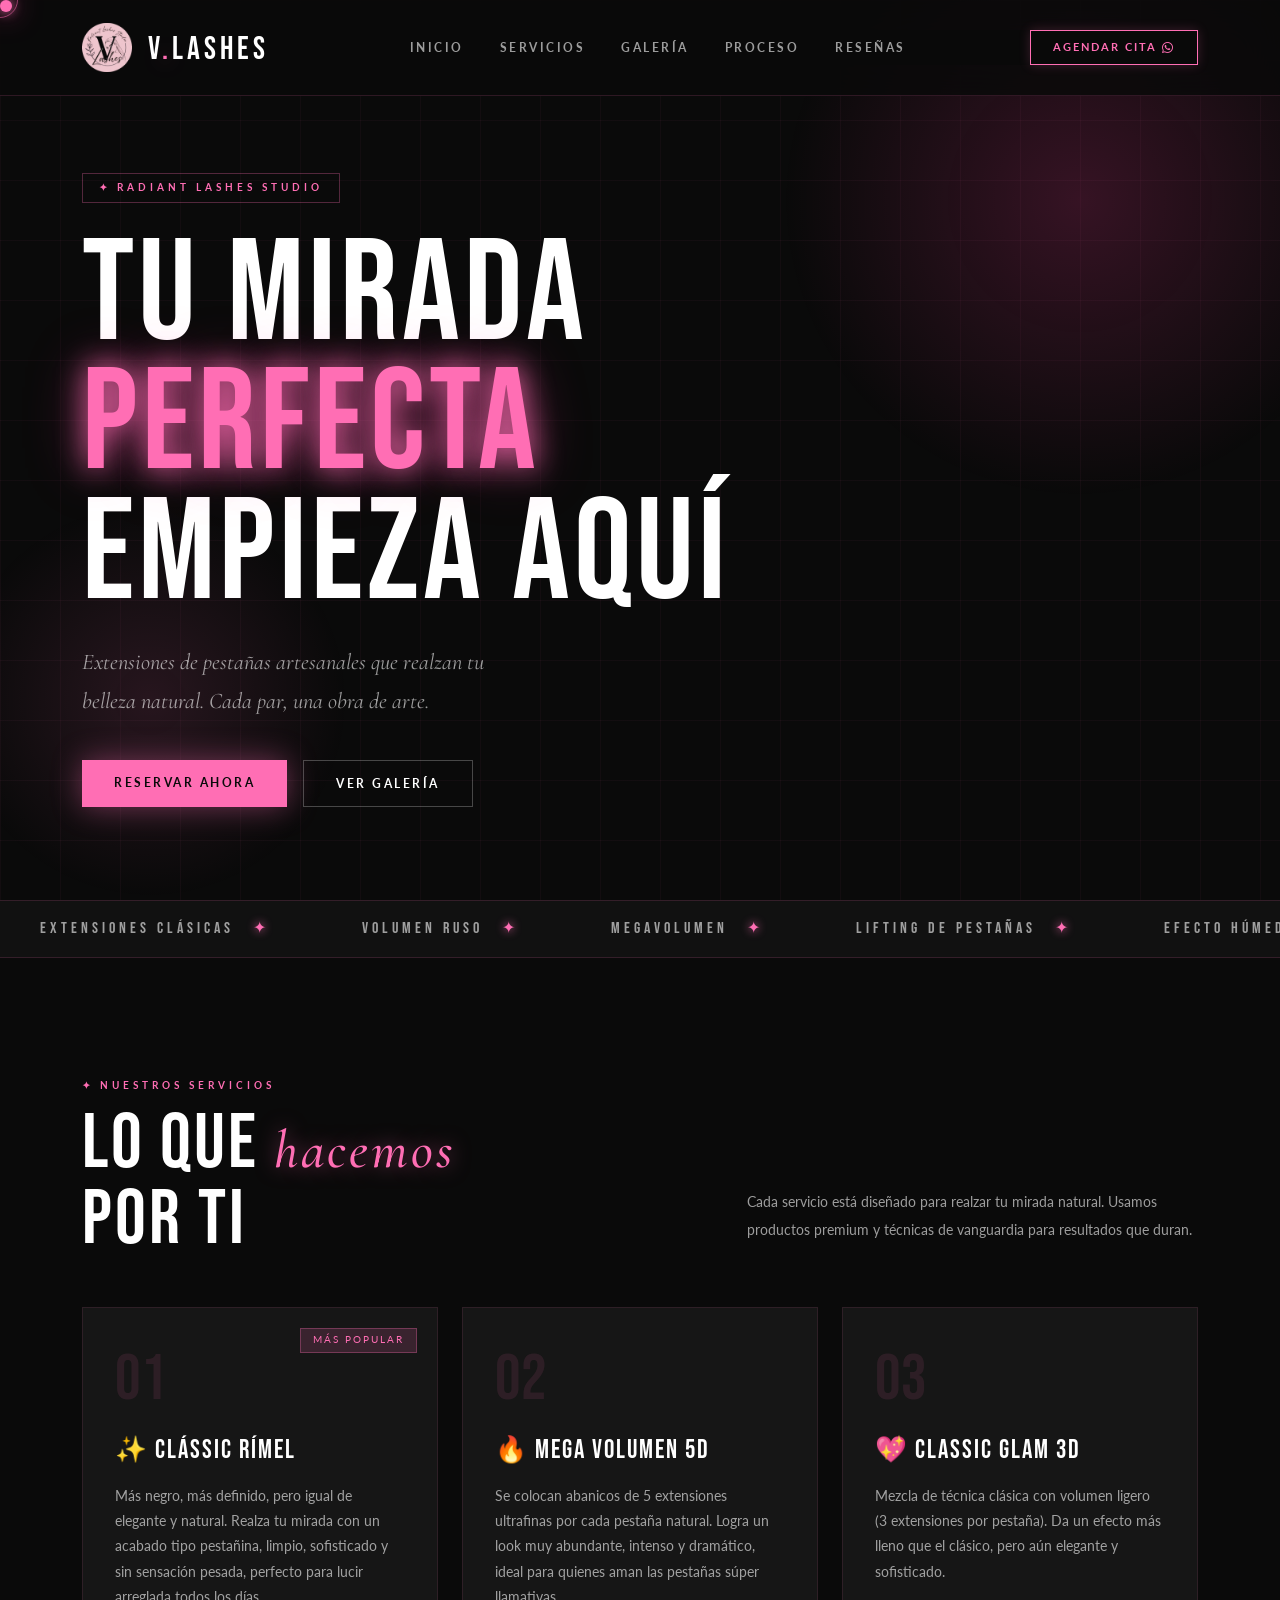
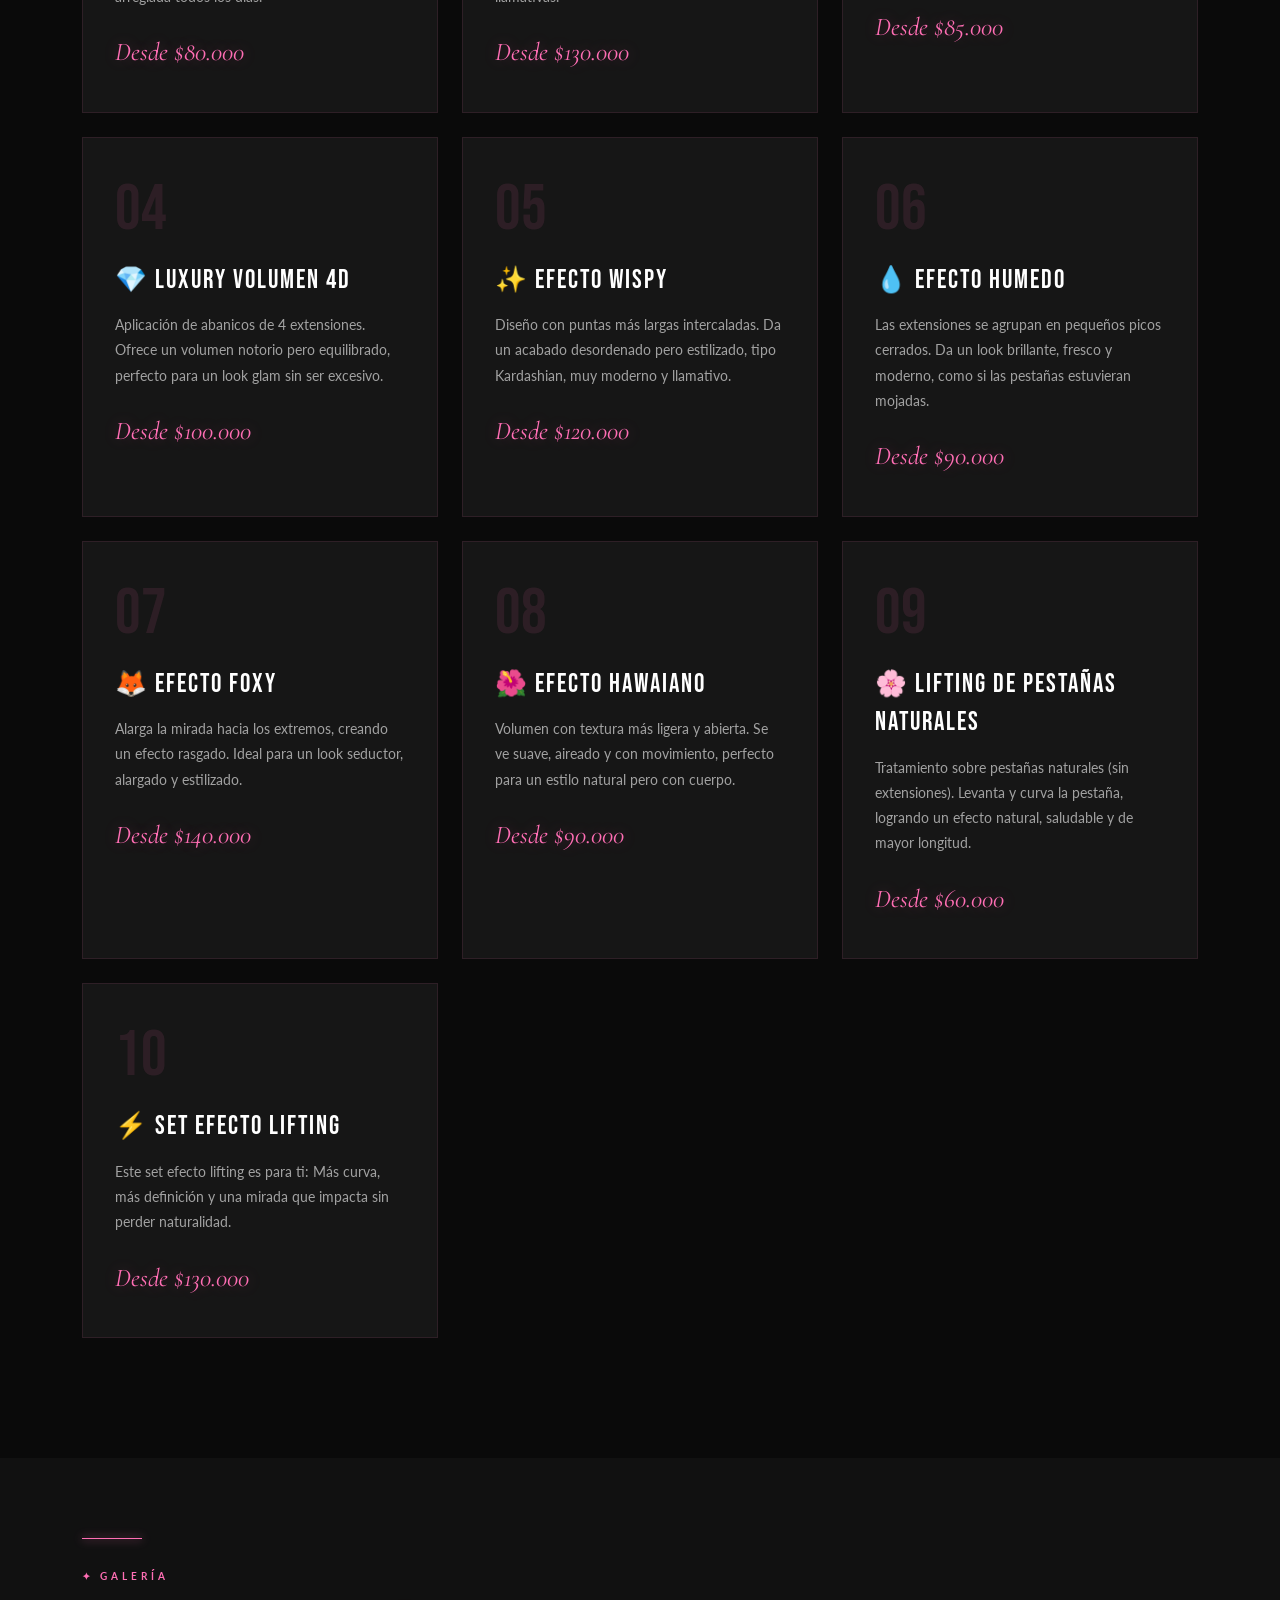
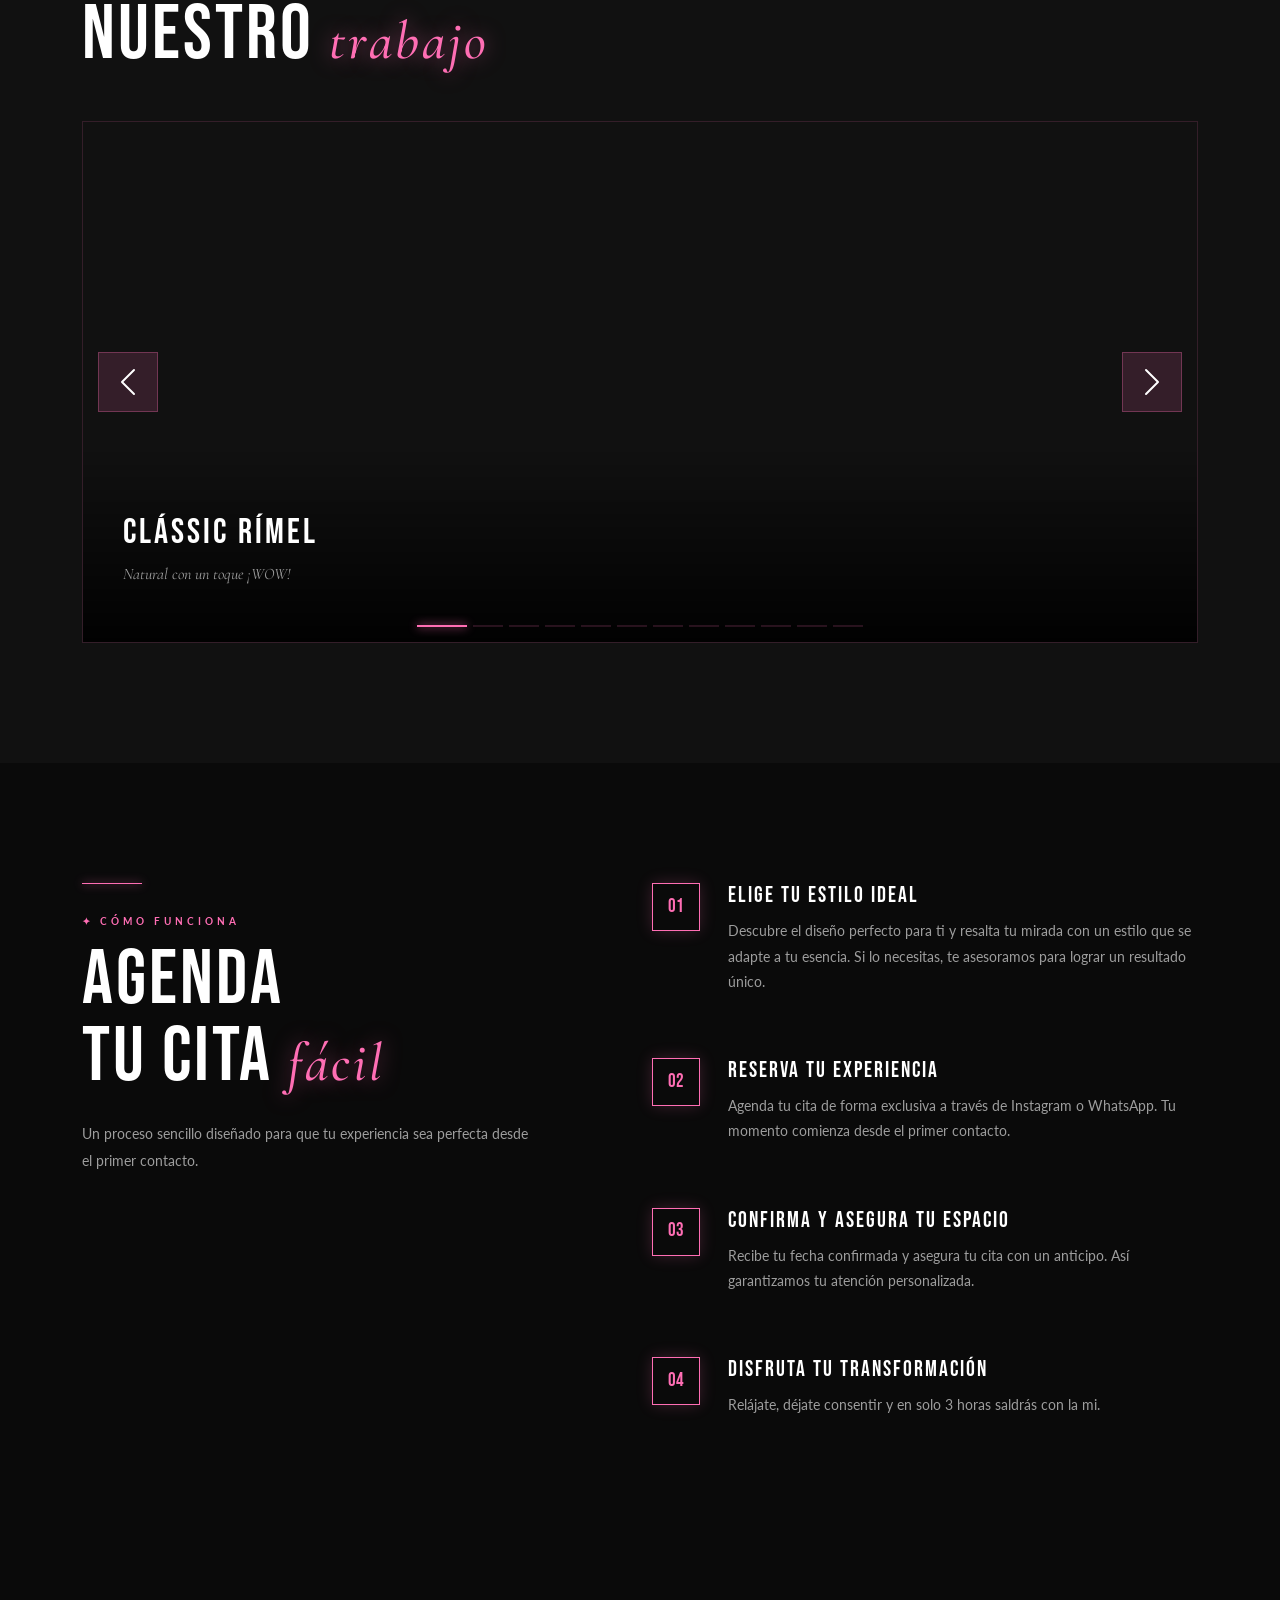
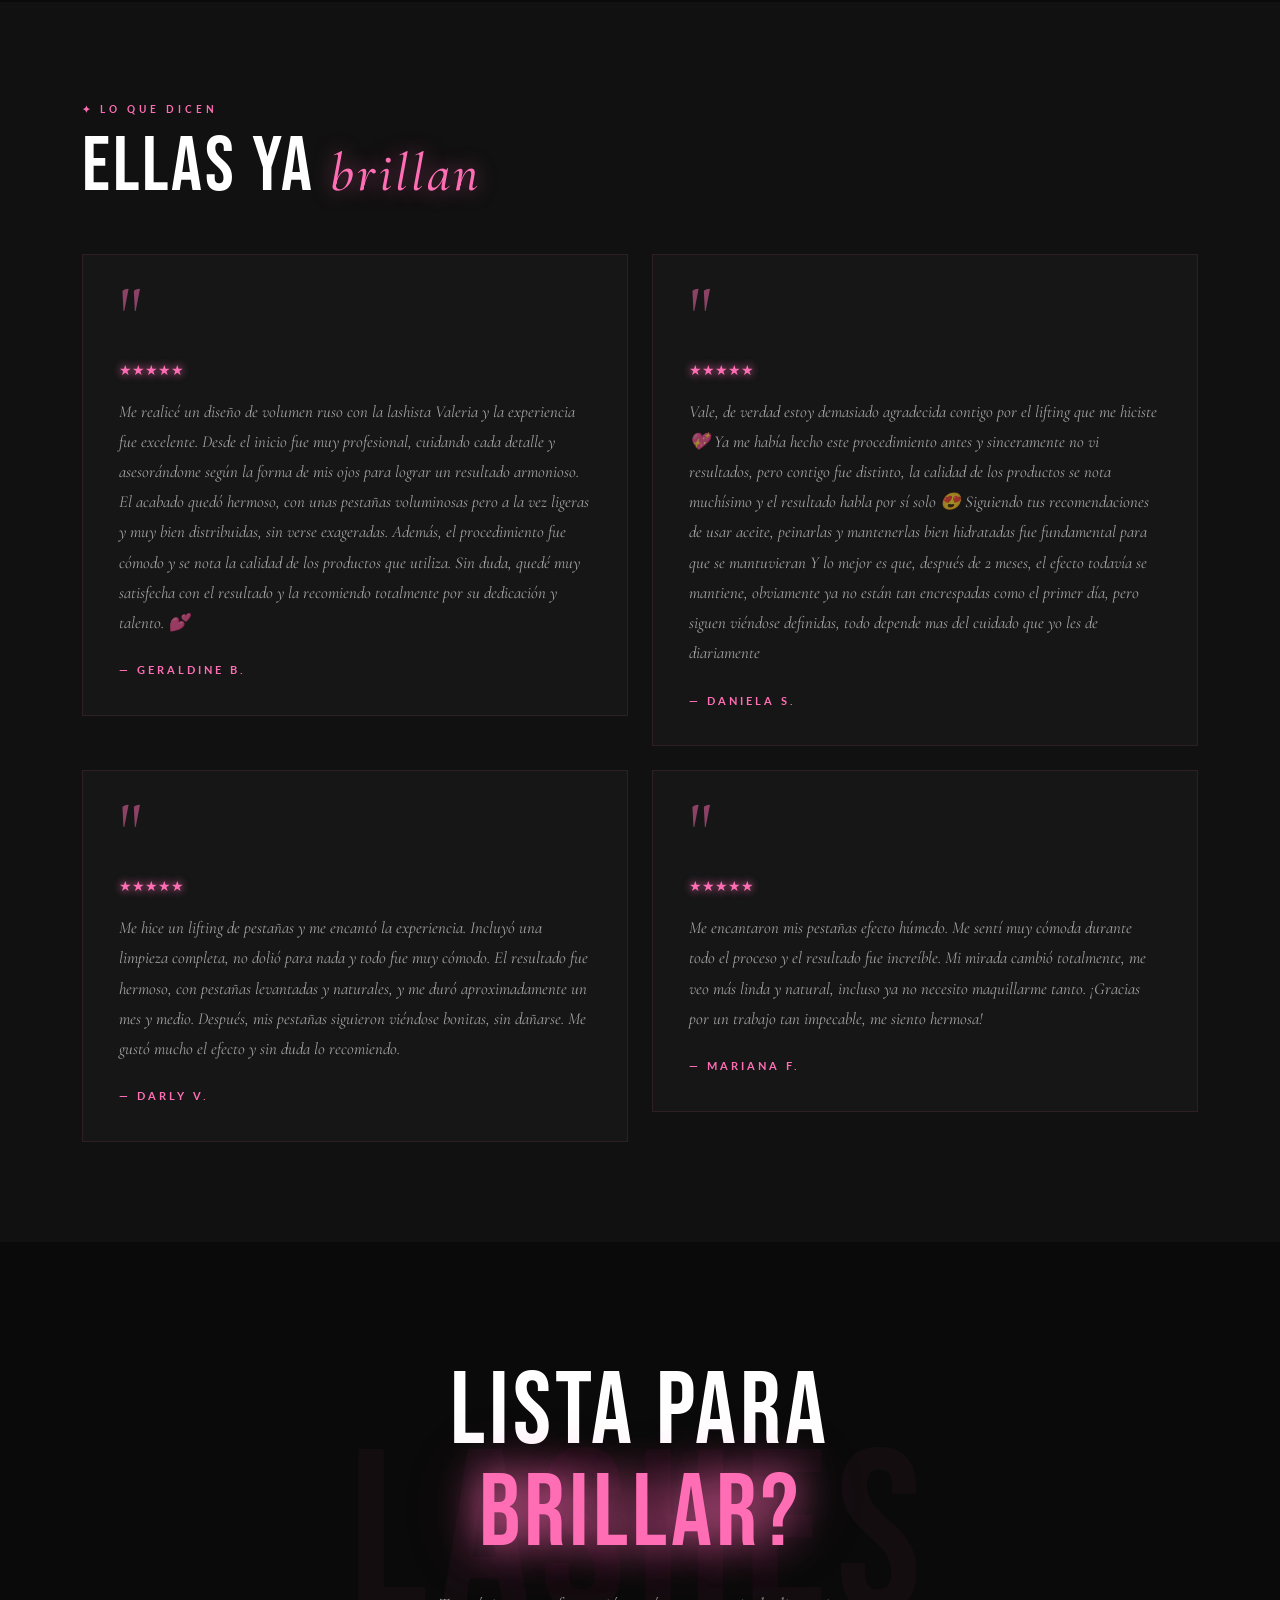
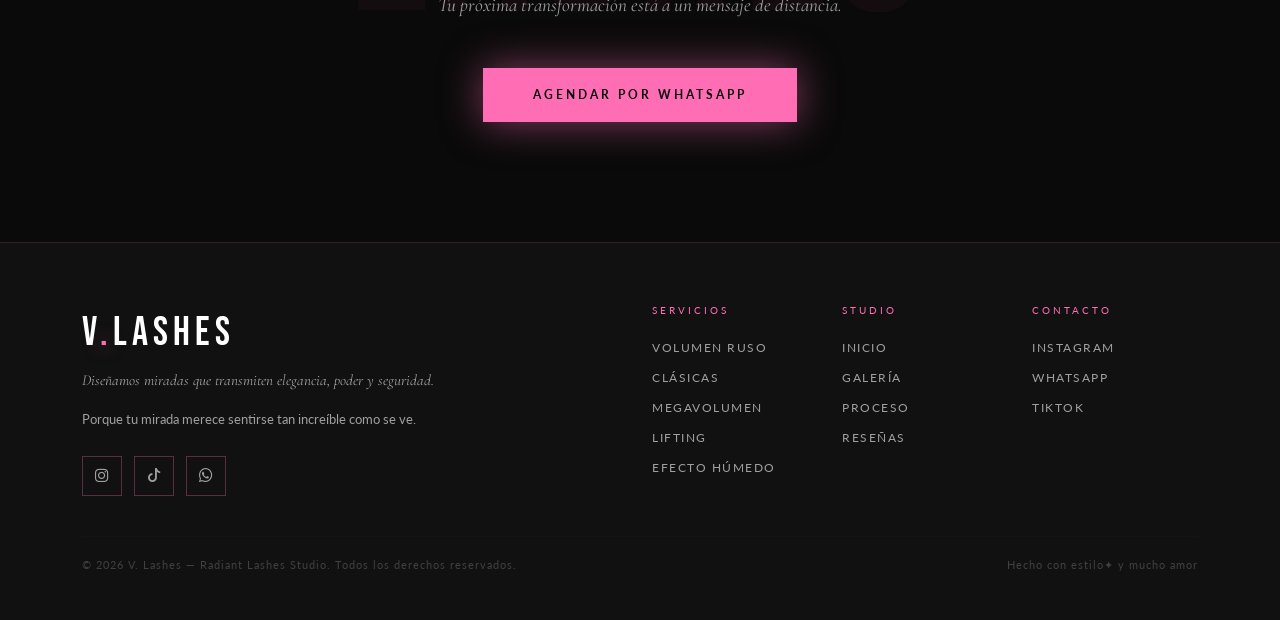
==== commit 6d91642e: "feat: Agregar videos para mostrar catalogo de pestañas" ====
--- a/index.html
+++ b/index.html
@@ -37,7 +37,9 @@
                     <li class="nav-item"><a class="nav-link" href="#proceso">Proceso</a></li>
                     <li class="nav-item"><a class="nav-link" href="#testimonios">Reseñas</a></li>
                 </ul>
-                <a href="#cita" class="btn-nav-cita">Agendar cita</a>
+                <a href="#cita" class="btn-nav-cita">Agendar cita 
+                    <i class="bi bi-whatsapp"></i>
+                </a>
             </div>
         </div>
     </nav>
@@ -104,11 +106,11 @@
                     <div class="service-card">
                         <span class="service-badge">Más popular</span>
                         <div class="service-num">01</div>
-                        <div class="service-name">✨ CLÁSICA</div>
-                        <p class="service-desc">Aplicación de una extensión por cada pestaña natural. Da un efecto
-                            natural, limpio y elegante, perfecto para quienes quieren resaltar su mirada sin que se vea
-                            muy cargado.</p>
-                        <div class="service-price">Desde $70.000</div>
+                        <div class="service-name">✨ CLÁSSIC RÍMEL</div>
+                        <p class="service-desc">Más negro, más definido, pero igual de elegante y natural.
+                            Realza tu mirada con un acabado tipo pestañina, limpio, sofisticado y sin sensación pesada,
+                            perfecto para lucir arreglada todos los días.</p>
+                        <div class="service-price">Desde $80.000</div>
                     </div>
                 </div>
                 <div class="col-md-6 col-lg-4 reveal reveal-delay-1">
@@ -151,15 +153,6 @@
                 <div class="col-md-6 col-lg-4 reveal reveal-delay-2">
                     <div class="service-card">
                         <div class="service-num">06</div>
-                        <div class="service-name">🌿EFECTO RÍMEL</div>
-                        <p class="service-desc">Imita el acabado del maquillaje con rímel. Se ve definido, oscuro y
-                            natural, ideal para quienes quieren verse arregladas todos los días sin maquillaje.</p>
-                        <div class="service-price">Desde $80.000</div>
-                    </div>
-                </div>
-                <div class="col-md-6 col-lg-4 reveal reveal-delay-2">
-                    <div class="service-card">
-                        <div class="service-num">07</div>
                         <div class="service-name">💧 EFECTO HUMEDO</div>
                         <p class="service-desc">Las extensiones se agrupan en pequeños picos cerrados. Da un look
                             brillante, fresco y moderno, como si las pestañas estuvieran mojadas.</p>
@@ -168,16 +161,16 @@
                 </div>
                 <div class="col-md-6 col-lg-4 reveal reveal-delay-2">
                     <div class="service-card">
-                        <div class="service-num">08</div>
+                        <div class="service-num">07</div>
                         <div class="service-name">🦊 EFECTO FOXY</div>
                         <p class="service-desc">Alarga la mirada hacia los extremos, creando un efecto rasgado. Ideal
                             para un look seductor, alargado y estilizado.</p>
-                        <div class="service-price">Desde $145.000</div>
+                        <div class="service-price">Desde $140.000</div>
                     </div>
                 </div>
                 <div class="col-md-6 col-lg-4 reveal reveal-delay-2">
                     <div class="service-card">
-                        <div class="service-num">09</div>
+                        <div class="service-num">08</div>
                         <div class="service-name">🌺 EFECTO HAWAIANO</div>
                         <p class="service-desc">Volumen con textura más ligera y abierta. Se ve suave, aireado y con
                             movimiento, perfecto para un estilo natural pero con cuerpo.</p>
@@ -186,7 +179,7 @@
                 </div>
                 <div class="col-md-6 col-lg-4 reveal reveal-delay-2">
                     <div class="service-card">
-                        <div class="service-num">10</div>
+                        <div class="service-num">09</div>
                         <div class="service-name">🌸 LIFTING DE PESTAÑAS NATURALES</div>
                         <p class="service-desc">Tratamiento sobre pestañas naturales (sin extensiones). Levanta y curva
                             la pestaña, logrando un efecto natural, saludable y de mayor longitud.</p>
@@ -195,11 +188,11 @@
                 </div>
                 <div class="col-md-6 col-lg-4 reveal reveal-delay-2">
                     <div class="service-card">
-                        <div class="service-num">11</div>
+                        <div class="service-num">10</div>
                         <div class="service-name">⚡ SET EFECTO LIFTING</div>
                         <p class="service-desc">Este set efecto lifting es para ti: Más curva, más definición y una
                             mirada que impacta sin perder naturalidad.</p>
-                        <div class="service-price">Desde $140.000</div>
+                        <div class="service-price">Desde $130.000</div>
                     </div>
                 </div>
             </div>
@@ -216,7 +209,7 @@
                     <h2 class="section-title">NUESTRO <em>trabajo</em></h2>
                 </div>
             </div>
-            <div id="lashCarousel" class="carousel slide reveal" data-bs-ride="carousel" data-bs-interval="4000">
+            <div id="lashCarousel" class="carousel slide reveal" data-bs-ride="carousel" data-bs-interval="4000" data-bs-keyboard="true">
                 <div class="carousel-indicators">
                     <button type="button" data-bs-target="#lashCarousel" data-bs-slide-to="0" class="active"></button>
                     <button type="button" data-bs-target="#lashCarousel" data-bs-slide-to="1"></button>
@@ -233,23 +226,21 @@
                 </div>
                 <div class="carousel-inner">
                     <div class="carousel-item active">
-                        <div
-                            style="height:520px; background: linear-gradient(135deg, #0d0d1a 0%, #1a1030 40%, #0d0d1a 100%); display:flex; align-items:center; justify-content:center; position:relative; overflow:hidden;">
-                            <div
-                                style="position:absolute; width:300px; height:300px; background:radial-gradient(circle, rgba(180,110,255,0.2) 0%, transparent 70%); top:50%; left:50%; transform:translate(-50%,-50%);">
-                            </div>
-                            <div style="text-align:center; z-index:1;">
-                                <div
-                                    style="font-family:'Bebas Neue',sans-serif; font-size:6rem; color:rgba(180,110,255,0.12); letter-spacing:8px; line-height:1;">
-                                    CLÁSICO</div>
-                                <div
-                                    style="font-family:'Cormorant Garamond',serif; font-style:italic; color:rgba(255,255,255,0.3); font-size:1rem;">
-                                    Coloca aquí tu foto</div>
-                            </div>
-                        </div>
-                        <div class="carousel-caption-custom">
-                            <h3>Clásica</h3>
-                            <p>Realse natural igual resultado impecable</p>
+                        <video src="assets/videos/classic_rimel.mp4" autoplay muted loop
+                            style="width:100%; height:520px; object-fit:cover; display:block;">
+                        </video>
+                        <div class="carousel-caption-custom">
+                            <h3>CLÁSSIC RÍMEL</h3>
+                            <p>Natural con un toque ¡WOW!</p>
+                        </div>
+                    </div>
+                    <div class="carousel-item">
+                        <video src="assets/videos/humedo.mp4" autoplay muted loop
+                            style="width:100%; height:520px; object-fit:cover; display:block;">
+                        </video>
+                        <div class="carousel-caption-custom">
+                            <h3>Efecto Húmedo</h3>
+                            <p>Textura mojada igual a resultado irresistible.</p>
                         </div>
                     </div>
                     <div class="carousel-item">
@@ -258,18 +249,15 @@
                             <div
                                 style="position:absolute; width:300px; height:300px; background:radial-gradient(circle, rgba(110,255,180,0.15) 0%, transparent 70%); top:50%; left:50%; transform:translate(-50%,-50%);">
                             </div>
-                            <div style="text-align:center; z-index:2;">
+                            <div style="text-align:center; z-index:3;">
                                 <div
                                     style="font-family:'Bebas Neue',sans-serif; font-size:5rem; color:rgba(110,255,180,0.1); letter-spacing:6px; line-height:1;">
-                                    HÚMEDO</div>
-                                <div
-                                    style="font-family:'Cormorant Garamond',serif; font-style:italic; color:rgba(255,255,255,0.3); font-size:1rem;">
-                                    Coloca aquí tu foto</div>
-                            </div>
-                        </div>
-                        <div class="carousel-caption-custom">
-                            <h3>Efecto Húmedo</h3>
-                            <p>Textura mojada igual a resultado irresistible.</p>
+                                    MEGAVOLUMEN</div>
+                            </div>
+                        </div>
+                        <div class="carousel-caption-custom">
+                            <h3>Mega volumen 5D</h3>
+                            <p>Volumen extremo igual resultado de lujo</p>
                         </div>
                     </div>
                     <div class="carousel-item">
@@ -278,18 +266,24 @@
                             <div
                                 style="position:absolute; width:300px; height:300px; background:radial-gradient(circle, rgba(110,255,180,0.15) 0%, transparent 70%); top:50%; left:50%; transform:translate(-50%,-50%);">
                             </div>
-                            <div style="text-align:center; z-index:3;">
+                            <div style="text-align:center; z-index:4;">
                                 <div
                                     style="font-family:'Bebas Neue',sans-serif; font-size:5rem; color:rgba(110,255,180,0.1); letter-spacing:6px; line-height:1;">
-                                    MEGAVOLUMEN</div>
-                                <div
-                                    style="font-family:'Cormorant Garamond',serif; font-style:italic; color:rgba(255,255,255,0.3); font-size:1rem;">
-                                    Coloca aquí tu foto</div>
-                            </div>
-                        </div>
-                        <div class="carousel-caption-custom">
-                            <h3>Mega volumen 5D</h3>
-                            <p>Volumen extremo igual resultado de lujo</p>
+                                    CLASSIC GLAM 3D</div>
+                            </div>
+                        </div>
+                        <div class="carousel-caption-custom">
+                            <h3>Classic Glam</h3>
+                            <p>Volumen ligero igual a mirada sofisticada.</p>
+                        </div>
+                    </div>
+                    <div class="carousel-item">
+                        <video src="assets/videos/4d.mp4" autoplay muted loop
+                            style="width:100%; height:520px; object-fit:cover; display:block;">
+                        </video>
+                        <div class="carousel-caption-custom">
+                            <h3>Luxury Volumen 4D</h3>
+                            <p>Mirada fina igual a volumen de lujo</p>
                         </div>
                     </div>
                     <div class="carousel-item">
@@ -298,18 +292,24 @@
                             <div
                                 style="position:absolute; width:300px; height:300px; background:radial-gradient(circle, rgba(110,255,180,0.15) 0%, transparent 70%); top:50%; left:50%; transform:translate(-50%,-50%);">
                             </div>
-                            <div style="text-align:center; z-index:4;">
+                            <div style="text-align:center; z-index:6;">
                                 <div
                                     style="font-family:'Bebas Neue',sans-serif; font-size:5rem; color:rgba(110,255,180,0.1); letter-spacing:6px; line-height:1;">
-                                    CLASSIC GLAM 3D</div>
-                                <div
-                                    style="font-family:'Cormorant Garamond',serif; font-style:italic; color:rgba(255,255,255,0.3); font-size:1rem;">
-                                    Coloca aquí tu foto</div>
-                            </div>
-                        </div>
-                        <div class="carousel-caption-custom">
-                            <h3>Classic Glam</h3>
-                            <p>Volumen ligero igual a mirada sofisticada.</p>
+                                    WISPY</div>
+                            </div>
+                        </div>
+                        <div class="carousel-caption-custom">
+                            <h3>Efecto Wispy</h3>
+                            <p>Natural con picos coquetos.</p>
+                        </div>
+                    </div>
+                    <div class="carousel-item">
+                        <video src="assets/videos/foxy.mp4" autoplay muted loop
+                            style="width:100%; height:520px; object-fit:cover; display:block;">
+                        </video>
+                        <div class="carousel-caption-custom">
+                            <h3>Efecto Foxy</h3>
+                            <p>Estilo felino igual resultado top.</p>
                         </div>
                     </div>
                     <div class="carousel-item">
@@ -318,18 +318,15 @@
                             <div
                                 style="position:absolute; width:300px; height:300px; background:radial-gradient(circle, rgba(110,255,180,0.15) 0%, transparent 70%); top:50%; left:50%; transform:translate(-50%,-50%);">
                             </div>
-                            <div style="text-align:center; z-index:5;">
+                            <div style="text-align:center; z-index:8;">
                                 <div
                                     style="font-family:'Bebas Neue',sans-serif; font-size:5rem; color:rgba(110,255,180,0.1); letter-spacing:6px; line-height:1;">
-                                    LUXURY</div>
-                                <div
-                                    style="font-family:'Cormorant Garamond',serif; font-style:italic; color:rgba(255,255,255,0.3); font-size:1rem;">
-                                    Coloca aquí tu foto</div>
-                            </div>
-                        </div>
-                        <div class="carousel-caption-custom">
-                            <h3>Luxury Volumen 4D</h3>
-                            <p>Mirada fina igual a volumen de lujo</p>
+                                    HAWAIANO</div>
+                            </div>
+                        </div>
+                        <div class="carousel-caption-custom">
+                            <h3>Efecto Hawaiano</h3>
+                            <p>Ligero, suelto y con movimiento.</p>
                         </div>
                     </div>
                     <div class="carousel-item">
@@ -338,18 +335,15 @@
                             <div
                                 style="position:absolute; width:300px; height:300px; background:radial-gradient(circle, rgba(110,255,180,0.15) 0%, transparent 70%); top:50%; left:50%; transform:translate(-50%,-50%);">
                             </div>
-                            <div style="text-align:center; z-index:6;">
+                            <div style="text-align:center; z-index:9;">
                                 <div
                                     style="font-family:'Bebas Neue',sans-serif; font-size:5rem; color:rgba(110,255,180,0.1); letter-spacing:6px; line-height:1;">
-                                    WISPY</div>
-                                <div
-                                    style="font-family:'Cormorant Garamond',serif; font-style:italic; color:rgba(255,255,255,0.3); font-size:1rem;">
-                                    Coloca aquí tu foto</div>
-                            </div>
-                        </div>
-                        <div class="carousel-caption-custom">
-                            <h3>Efecto Wispy</h3>
-                            <p>Natural con picos coquetos.</p>
+                                    LIFTING</div>
+                            </div>
+                        </div>
+                        <div class="carousel-caption-custom">
+                            <h3>Set Lifting</h3>
+                            <p>Extensiones con efecto lifting.</p>
                         </div>
                     </div>
                     <div class="carousel-item">
@@ -358,93 +352,10 @@
                             <div
                                 style="position:absolute; width:300px; height:300px; background:radial-gradient(circle, rgba(110,255,180,0.15) 0%, transparent 70%); top:50%; left:50%; transform:translate(-50%,-50%);">
                             </div>
-                            <div style="text-align:center; z-index:7;">
-                                <div
-                                    style="font-family:'Bebas Neue',sans-serif; font-size:5rem; color:rgba(110,255,180,0.1); letter-spacing:6px; line-height:1;">
-                                    RIMEL</div>
-                                <div
-                                    style="font-family:'Cormorant Garamond',serif; font-style:italic; color:rgba(255,255,255,0.3); font-size:1rem;">
-                                    Coloca aquí tu foto</div>
-                            </div>
-                        </div>
-                        <div class="carousel-caption-custom">
-                            <h3>Efecto Rimel</h3>
-                            <p>Natural, definidas y listas.</p>
-                        </div>
-                    </div>
-                    <div class="carousel-item">
-                        <div
-                            style="height:520px; background: linear-gradient(135deg, #0a1510 0%, #0f2010 40%, #0a1510 100%); display:flex; align-items:center; justify-content:center; position:relative; overflow:hidden;">
-                            <div
-                                style="position:absolute; width:300px; height:300px; background:radial-gradient(circle, rgba(110,255,180,0.15) 0%, transparent 70%); top:50%; left:50%; transform:translate(-50%,-50%);">
-                            </div>
-                            <div style="text-align:center; z-index:8;">
-                                <div
-                                    style="font-family:'Bebas Neue',sans-serif; font-size:5rem; color:rgba(110,255,180,0.1); letter-spacing:6px; line-height:1;">
-                                    FOXY</div>
-                                <div
-                                    style="font-family:'Cormorant Garamond',serif; font-style:italic; color:rgba(255,255,255,0.3); font-size:1rem;">
-                                    Coloca aquí tu foto</div>
-                            </div>
-                        </div>
-                        <div class="carousel-caption-custom">
-                            <h3>Efecto Foxy</h3>
-                            <p>Estilo felino igual resultado top.</p>
-                        </div>
-                    </div>
-                    <div class="carousel-item">
-                        <div
-                            style="height:520px; background: linear-gradient(135deg, #0a1510 0%, #0f2010 40%, #0a1510 100%); display:flex; align-items:center; justify-content:center; position:relative; overflow:hidden;">
-                            <div
-                                style="position:absolute; width:300px; height:300px; background:radial-gradient(circle, rgba(110,255,180,0.15) 0%, transparent 70%); top:50%; left:50%; transform:translate(-50%,-50%);">
-                            </div>
-                            <div style="text-align:center; z-index:9;">
-                                <div
-                                    style="font-family:'Bebas Neue',sans-serif; font-size:5rem; color:rgba(110,255,180,0.1); letter-spacing:6px; line-height:1;">
-                                    HAWAIANO</div>
-                                <div
-                                    style="font-family:'Cormorant Garamond',serif; font-style:italic; color:rgba(255,255,255,0.3); font-size:1rem;">
-                                    Coloca aquí tu foto</div>
-                            </div>
-                        </div>
-                        <div class="carousel-caption-custom">
-                            <h3>Efecto Hawaiano</h3>
-                            <p>Ligero, suelto y con movimiento.</p>
-                        </div>
-                    </div>
-                    <div class="carousel-item">
-                        <div
-                            style="height:520px; background: linear-gradient(135deg, #0a1510 0%, #0f2010 40%, #0a1510 100%); display:flex; align-items:center; justify-content:center; position:relative; overflow:hidden;">
-                            <div
-                                style="position:absolute; width:300px; height:300px; background:radial-gradient(circle, rgba(110,255,180,0.15) 0%, transparent 70%); top:50%; left:50%; transform:translate(-50%,-50%);">
-                            </div>
                             <div style="text-align:center; z-index:10;">
                                 <div
                                     style="font-family:'Bebas Neue',sans-serif; font-size:5rem; color:rgba(110,255,180,0.1); letter-spacing:6px; line-height:1;">
                                     LIFTING</div>
-                                <div
-                                    style="font-family:'Cormorant Garamond',serif; font-style:italic; color:rgba(255,255,255,0.3); font-size:1rem;">
-                                    Coloca aquí tu foto</div>
-                            </div>
-                        </div>
-                        <div class="carousel-caption-custom">
-                            <h3>Set Lifting</h3>
-                            <p>Extensiones con efecto lifting.</p>
-                        </div>
-                    </div>
-                    <div class="carousel-item">
-                        <div
-                            style="height:520px; background: linear-gradient(135deg, #0a1510 0%, #0f2010 40%, #0a1510 100%); display:flex; align-items:center; justify-content:center; position:relative; overflow:hidden;">
-                            <div
-                                style="position:absolute; width:300px; height:300px; background:radial-gradient(circle, rgba(110,255,180,0.15) 0%, transparent 70%); top:50%; left:50%; transform:translate(-50%,-50%);">
-                            </div>
-                            <div style="text-align:center; z-index:11;">
-                                <div
-                                    style="font-family:'Bebas Neue',sans-serif; font-size:5rem; color:rgba(110,255,180,0.1); letter-spacing:6px; line-height:1;">
-                                    LIFTING</div>
-                                <div
-                                    style="font-family:'Cormorant Garamond',serif; font-style:italic; color:rgba(255,255,255,0.3); font-size:1rem;">
-                                    Coloca aquí tu foto</div>
                             </div>
                         </div>
                         <div class="carousel-caption-custom">
@@ -462,9 +373,6 @@
                     <span class="carousel-control-next-icon"></span>
                 </button>
             </div>
-            <p
-                style="font-size:0.7rem; letter-spacing:2px; text-transform:uppercase; color:rgba(255,255,255,0.2); margin-top:16px; text-align:right;">
-                * Reemplaza los placeholders con tus fotos reales</p>
         </div>
     </section>
 
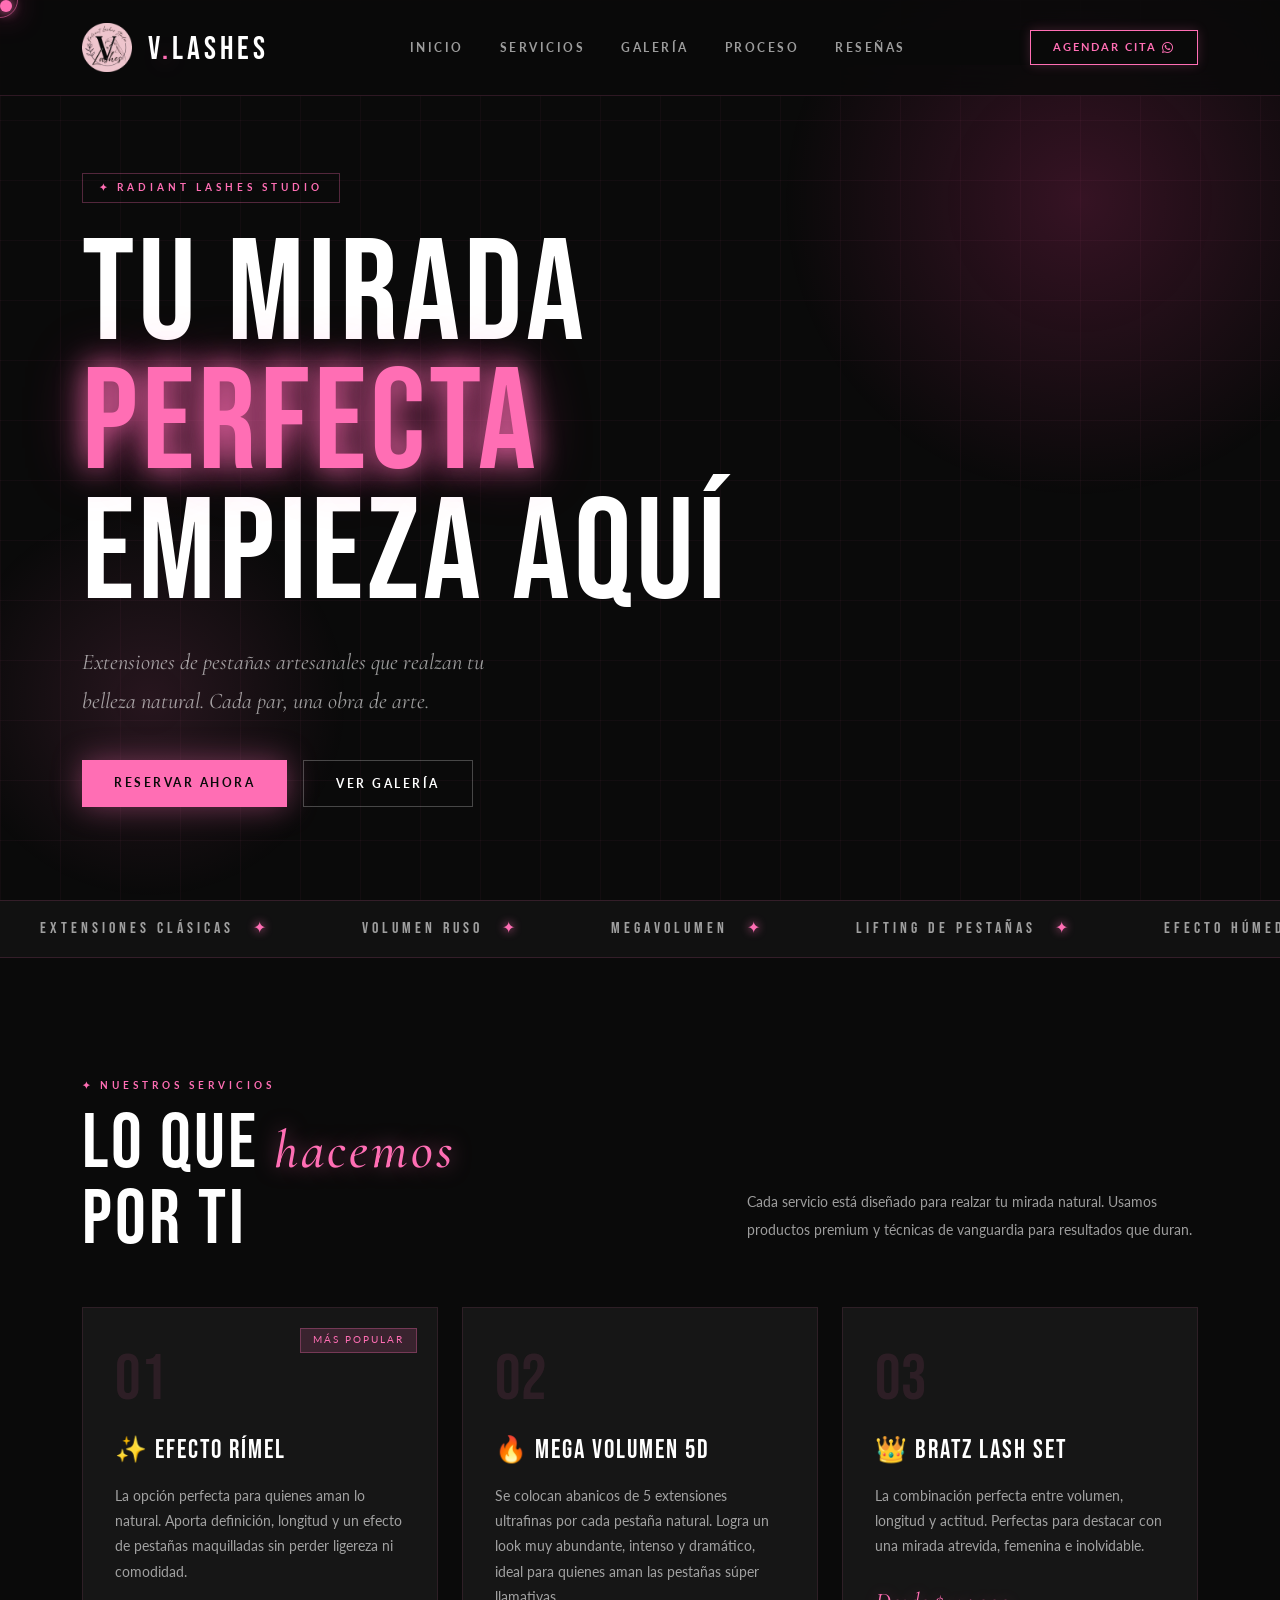
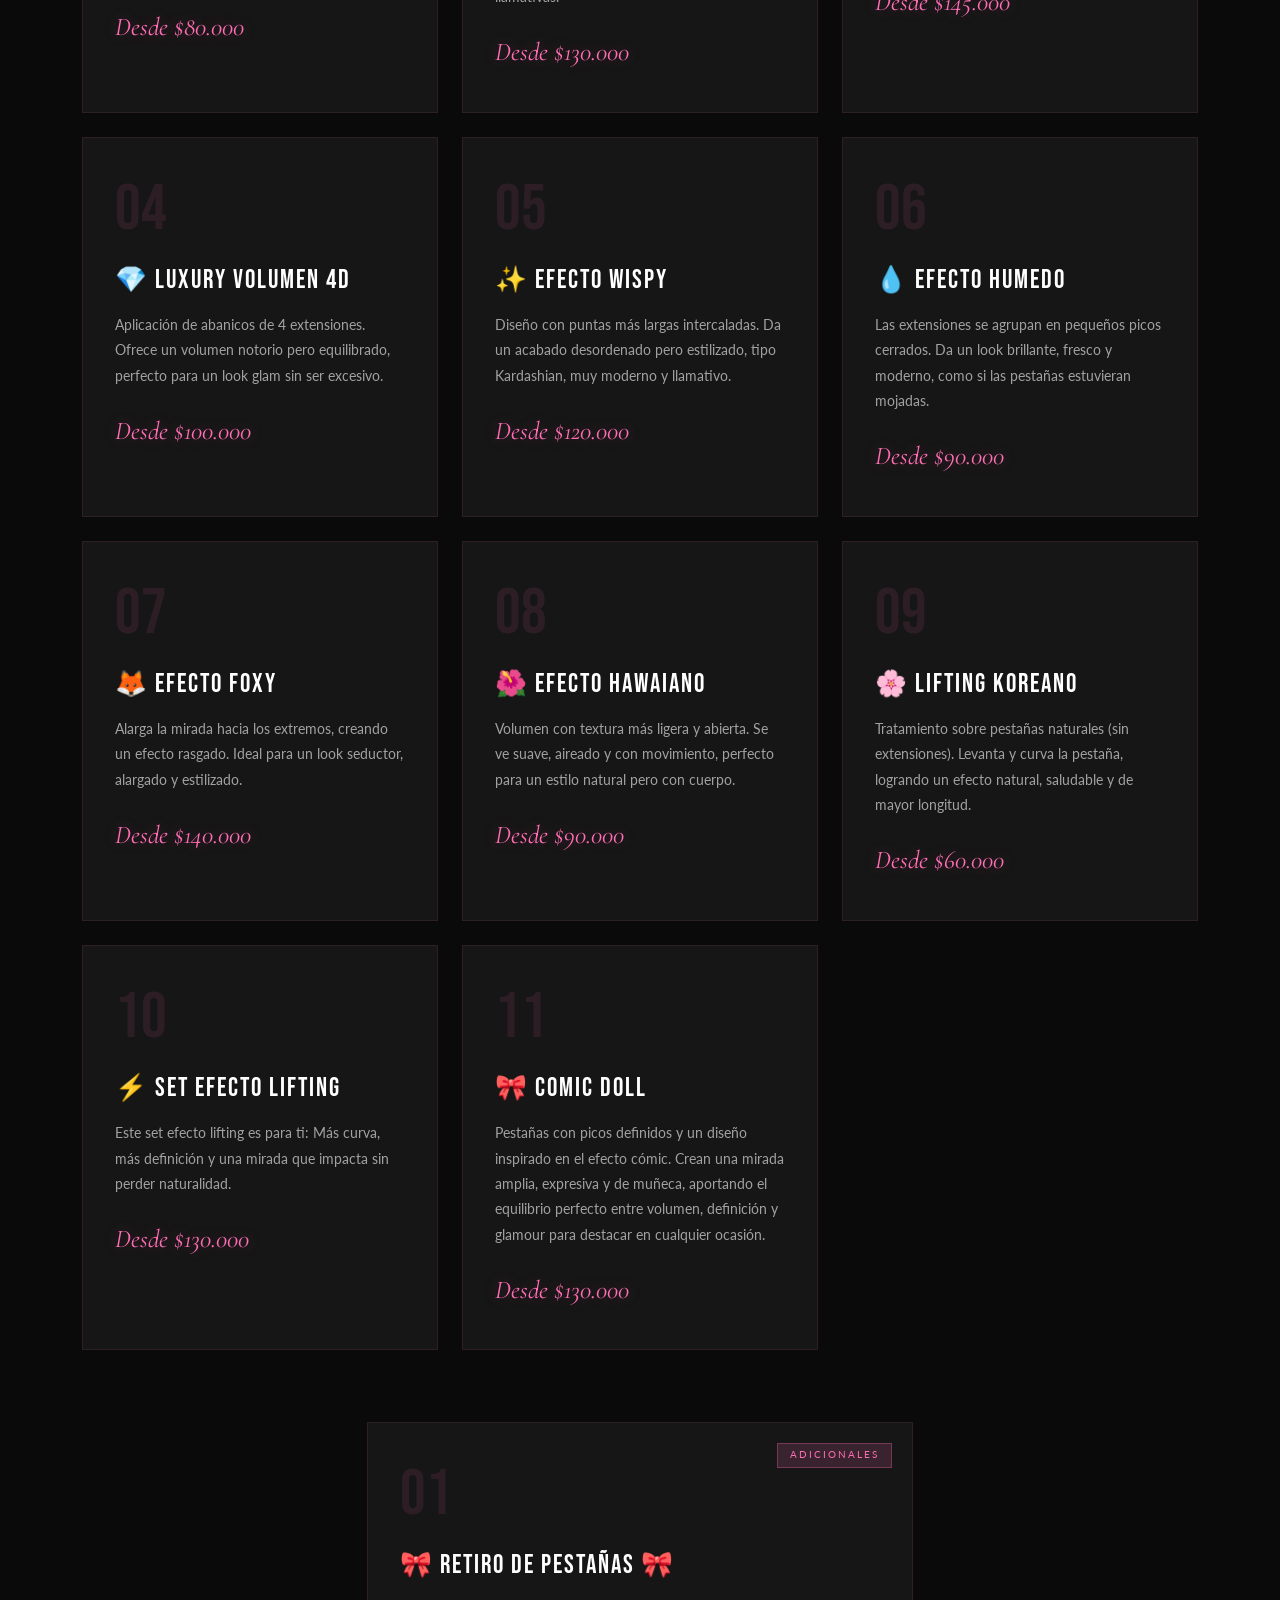
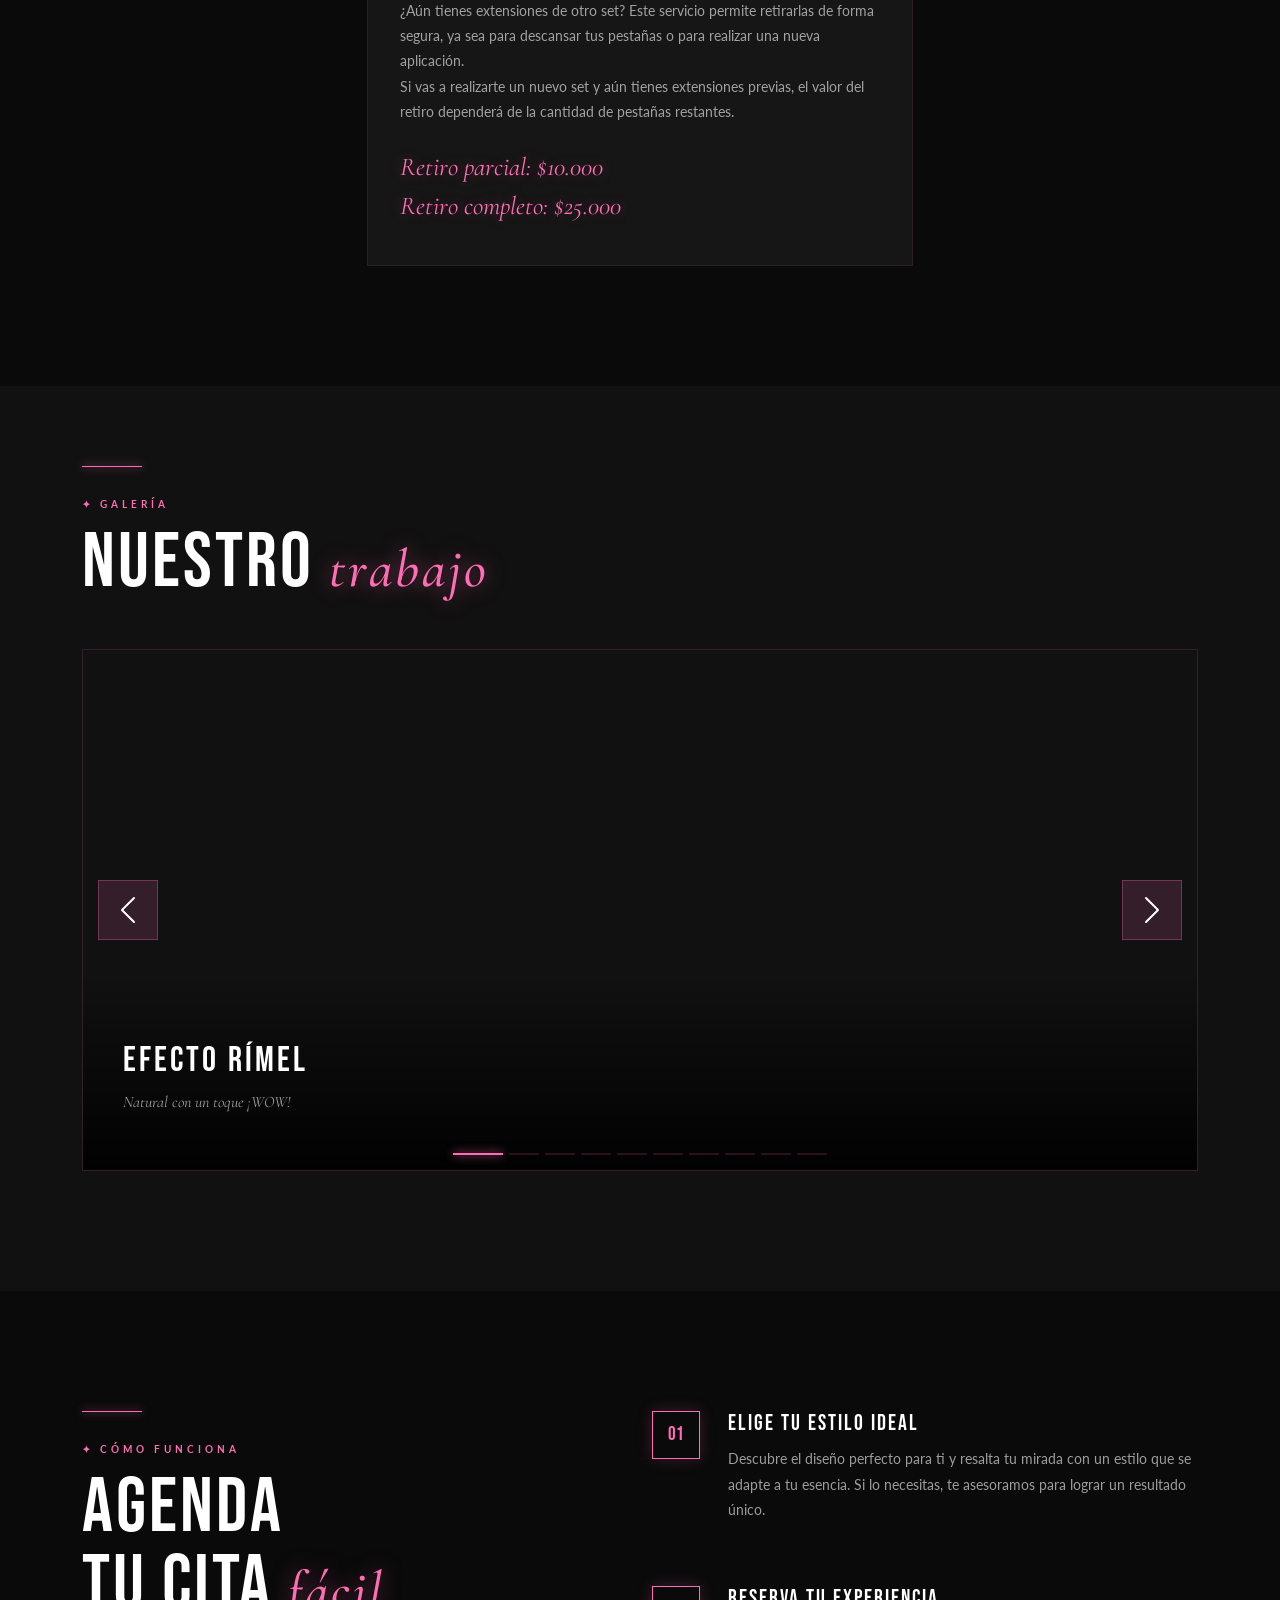
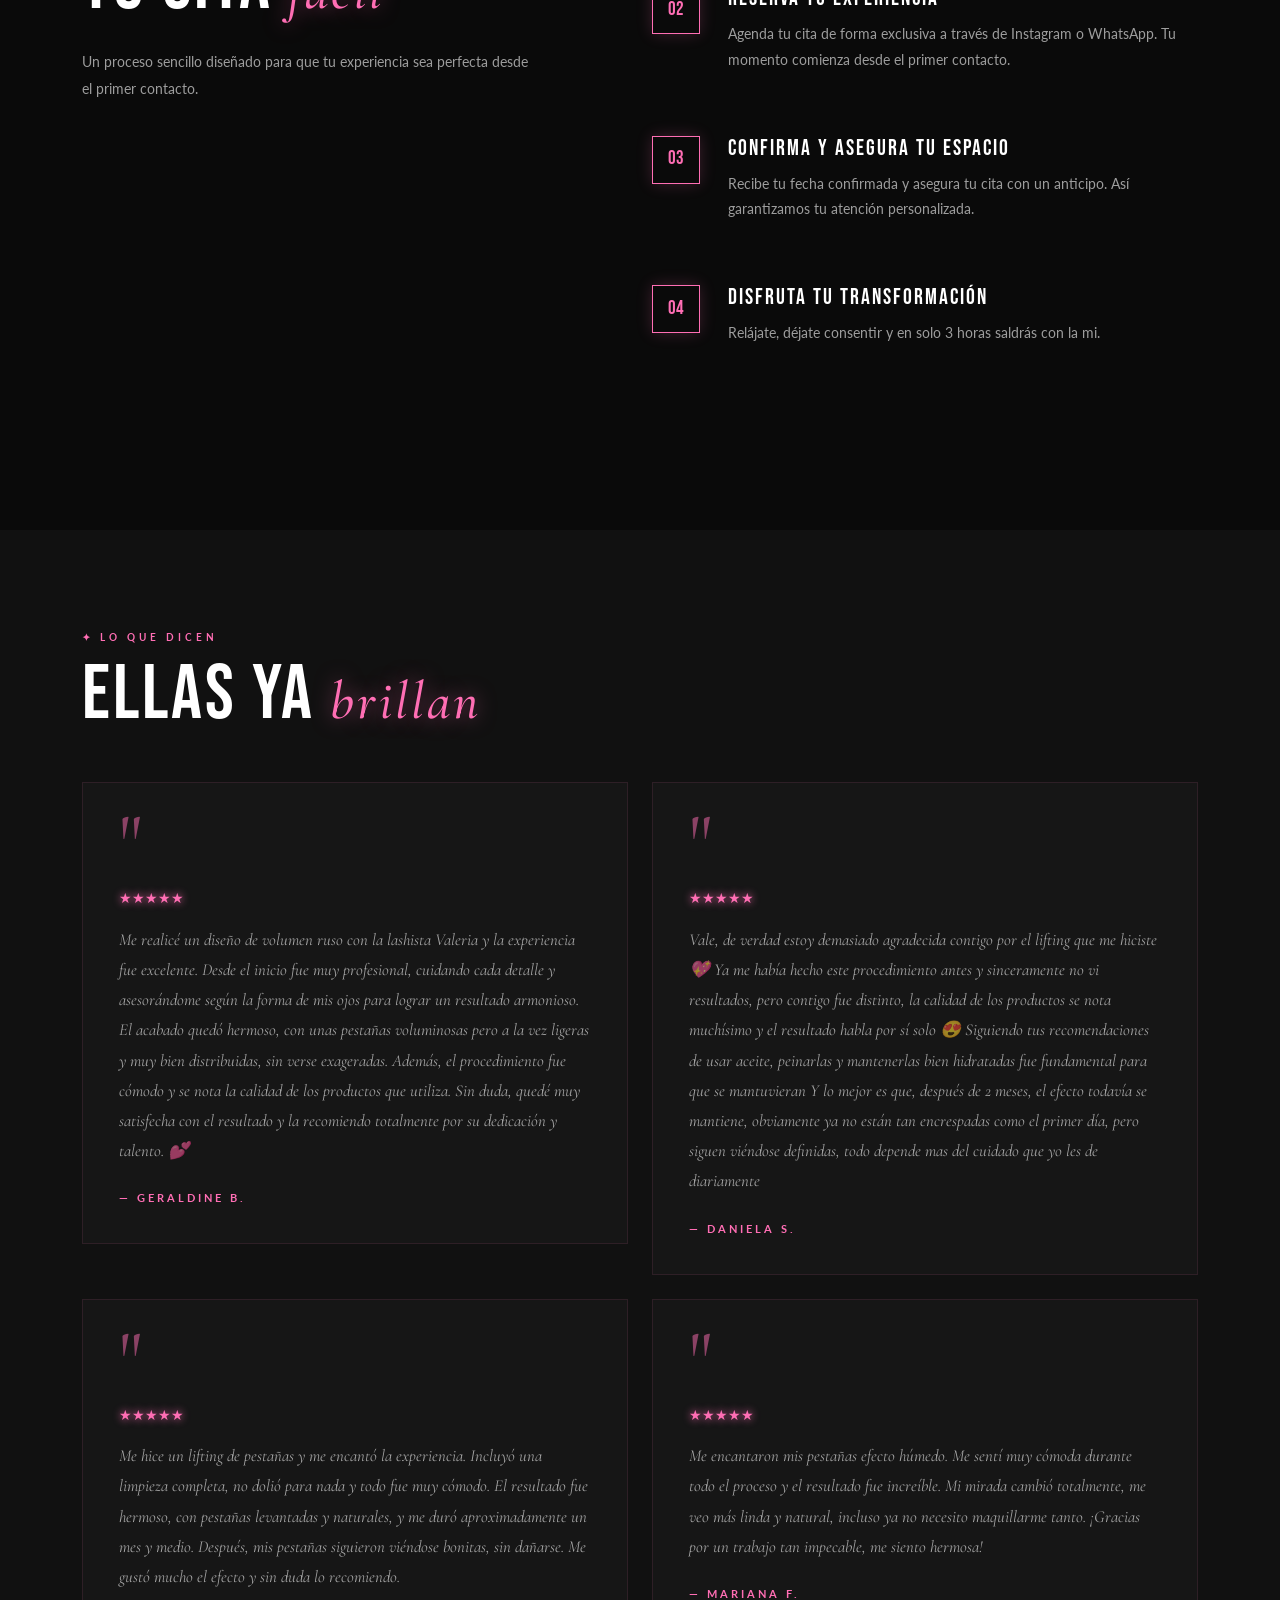
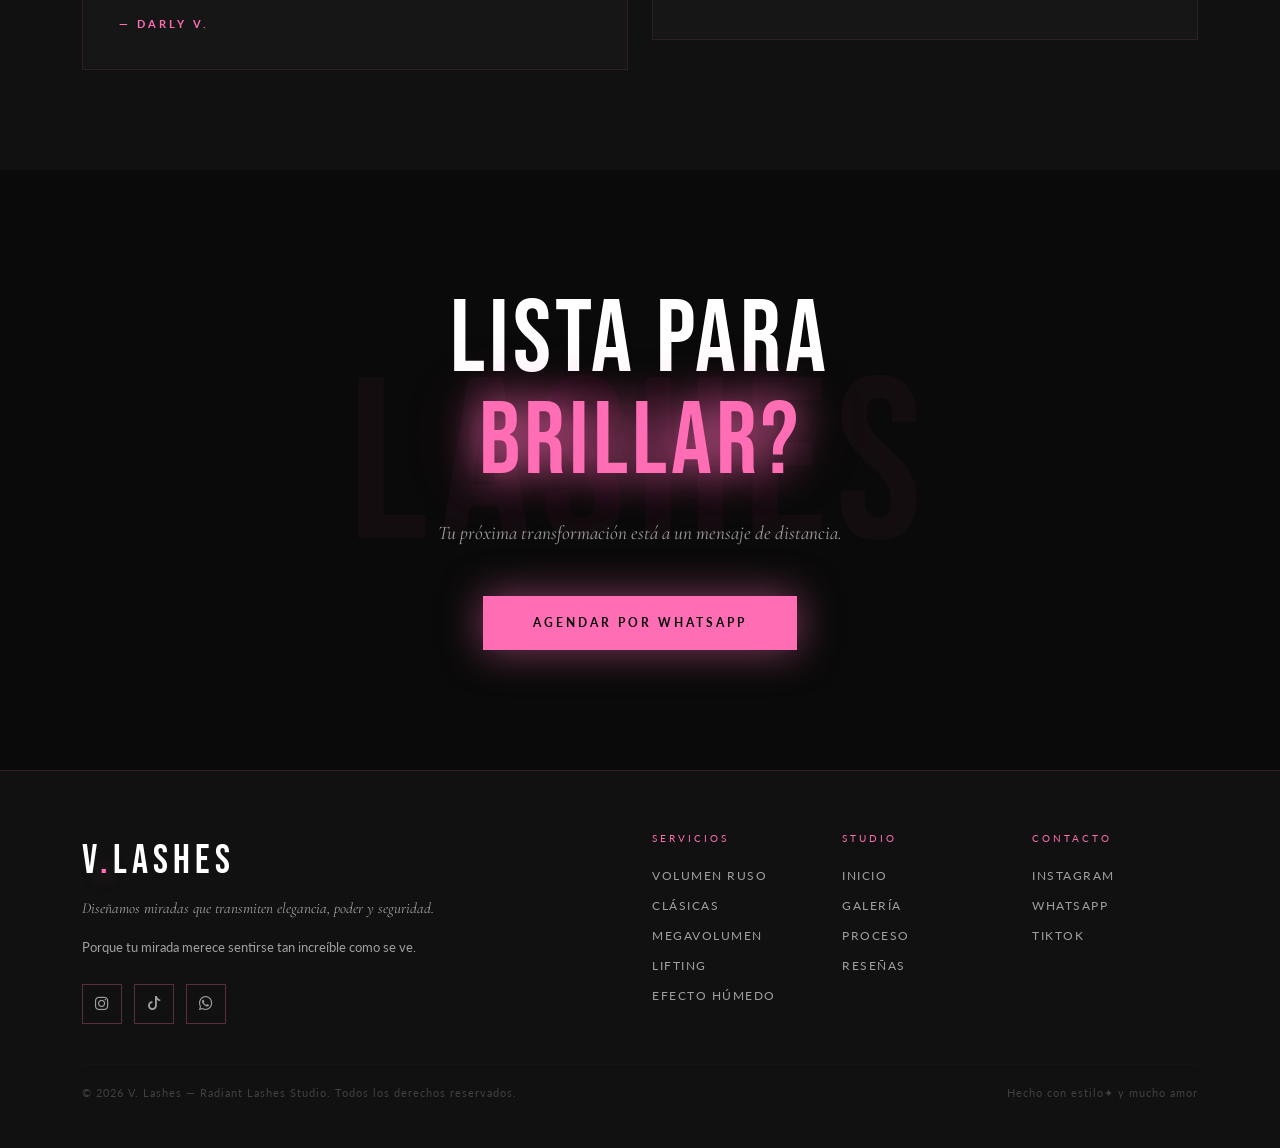
==== commit e08cf245: "feat: realizar cambios - Cambiar servicios - Cambiar videos de servicios - Quitar servicios" ====
--- a/index.html
+++ b/index.html
@@ -37,7 +37,7 @@
                     <li class="nav-item"><a class="nav-link" href="#proceso">Proceso</a></li>
                     <li class="nav-item"><a class="nav-link" href="#testimonios">Reseñas</a></li>
                 </ul>
-                <a href="#cita" class="btn-nav-cita">Agendar cita 
+                <a href="#cita" class="btn-nav-cita">Agendar cita
                     <i class="bi bi-whatsapp"></i>
                 </a>
             </div>
@@ -106,10 +106,10 @@
                     <div class="service-card">
                         <span class="service-badge">Más popular</span>
                         <div class="service-num">01</div>
-                        <div class="service-name">✨ CLÁSSIC RÍMEL</div>
-                        <p class="service-desc">Más negro, más definido, pero igual de elegante y natural.
-                            Realza tu mirada con un acabado tipo pestañina, limpio, sofisticado y sin sensación pesada,
-                            perfecto para lucir arreglada todos los días.</p>
+                        <div class="service-name">✨ EFECTO RÍMEL</div>
+                        <p class="service-desc">La opción perfecta para quienes aman lo natural.
+                            Aporta definición, longitud y un efecto de pestañas maquilladas sin perder
+                            ligereza ni comodidad.</p>
                         <div class="service-price">Desde $80.000</div>
                     </div>
                 </div>
@@ -126,10 +126,10 @@
                 <div class="col-md-6 col-lg-4 reveal reveal-delay-2">
                     <div class="service-card">
                         <div class="service-num">03</div>
-                        <div class="service-name">💖 CLASSIC GLAM 3D</div>
-                        <p class="service-desc">Mezcla de técnica clásica con volumen ligero (3 extensiones por
-                            pestaña). Da un efecto más lleno que el clásico, pero aún elegante y sofisticado.</p>
-                        <div class="service-price">Desde $85.000</div>
+                        <div class="service-name">👑 BRATZ LASH SET</div>
+                        <p class="service-desc">La combinación perfecta entre volumen, longitud y actitud.
+                            Perfectas para destacar con una mirada atrevida, femenina e inolvidable.</p>
+                        <div class="service-price">Desde $145.000</div>
                     </div>
                 </div>
                 <div class="col-md-6 col-lg-4 reveal">
@@ -180,7 +180,7 @@
                 <div class="col-md-6 col-lg-4 reveal reveal-delay-2">
                     <div class="service-card">
                         <div class="service-num">09</div>
-                        <div class="service-name">🌸 LIFTING DE PESTAÑAS NATURALES</div>
+                        <div class="service-name">🌸 LIFTING KOREANO</div>
                         <p class="service-desc">Tratamiento sobre pestañas naturales (sin extensiones). Levanta y curva
                             la pestaña, logrando un efecto natural, saludable y de mayor longitud.</p>
                         <div class="service-price">Desde $60.000</div>
@@ -195,6 +195,31 @@
                         <div class="service-price">Desde $130.000</div>
                     </div>
                 </div>
+                <div class="col-md-6 col-lg-4 reveal reveal-delay-2">
+                    <div class="service-card">
+                        <div class="service-num">11</div>
+                        <div class="service-name">🎀 Comic Doll</div>
+                        <p class="service-desc">Pestañas con picos definidos y un diseño inspirado en el efecto cómic.
+                            Crean una mirada amplia, expresiva y de muñeca, aportando el equilibrio perfecto entre
+                            volumen, definición y glamour para destacar en cualquier ocasión.</p>
+                        <div class="service-price">Desde $130.000</div>
+                    </div>
+                </div>
+            </div>
+            <div class="row mt-5 g-4 justify-content-center">
+                <div class="col-md-6 col-lg-6 reveal">
+                    <div class="service-card">
+                        <span class="service-badge">Adicionales</span>
+                        <div class="service-num">01</div>
+                        <div class="service-name">🎀 RETIRO DE PESTAÑAS 🎀</div>
+                        <p class="service-desc">¿Aún tienes extensiones de otro set? Este servicio permite retirarlas de
+                            forma segura, ya sea para descansar tus pestañas o para realizar una nueva aplicación.<br>
+                            Si vas a realizarte un nuevo set y aún tienes extensiones previas, el valor del retiro
+                            dependerá de la cantidad de pestañas restantes.</p>
+                        <div class="service-price">Retiro parcial: $10.000</div>
+                        <div class="service-price">Retiro completo: $25.000</div>
+                    </div>
+                </div>
             </div>
         </div>
     </section>
@@ -209,7 +234,8 @@
                     <h2 class="section-title">NUESTRO <em>trabajo</em></h2>
                 </div>
             </div>
-            <div id="lashCarousel" class="carousel slide reveal" data-bs-ride="carousel" data-bs-interval="4000" data-bs-keyboard="true">
+            <div id="lashCarousel" class="carousel slide reveal" data-bs-ride="carousel" data-bs-interval="4000"
+                data-bs-keyboard="true">
                 <div class="carousel-indicators">
                     <button type="button" data-bs-target="#lashCarousel" data-bs-slide-to="0" class="active"></button>
                     <button type="button" data-bs-target="#lashCarousel" data-bs-slide-to="1"></button>
@@ -221,8 +247,6 @@
                     <button type="button" data-bs-target="#lashCarousel" data-bs-slide-to="7"></button>
                     <button type="button" data-bs-target="#lashCarousel" data-bs-slide-to="8"></button>
                     <button type="button" data-bs-target="#lashCarousel" data-bs-slide-to="9"></button>
-                    <button type="button" data-bs-target="#lashCarousel" data-bs-slide-to="10"></button>
-                    <button type="button" data-bs-target="#lashCarousel" data-bs-slide-to="11"></button>
                 </div>
                 <div class="carousel-inner">
                     <div class="carousel-item active">
@@ -230,12 +254,12 @@
                             style="width:100%; height:520px; object-fit:cover; display:block;">
                         </video>
                         <div class="carousel-caption-custom">
-                            <h3>CLÁSSIC RÍMEL</h3>
+                            <h3>EFECTO RÍMEL</h3>
                             <p>Natural con un toque ¡WOW!</p>
                         </div>
                     </div>
                     <div class="carousel-item">
-                        <video src="assets/videos/humedo.mp4" autoplay muted loop
+                        <video src="assets/videos/humedo.mp4" class="video-girado" autoplay muted loop
                             style="width:100%; height:520px; object-fit:cover; display:block;">
                         </video>
                         <div class="carousel-caption-custom">
@@ -244,41 +268,16 @@
                         </div>
                     </div>
                     <div class="carousel-item">
-                        <div
-                            style="height:520px; background: linear-gradient(135deg, #0a1510 0%, #0f2010 40%, #0a1510 100%); display:flex; align-items:center; justify-content:center; position:relative; overflow:hidden;">
-                            <div
-                                style="position:absolute; width:300px; height:300px; background:radial-gradient(circle, rgba(110,255,180,0.15) 0%, transparent 70%); top:50%; left:50%; transform:translate(-50%,-50%);">
-                            </div>
-                            <div style="text-align:center; z-index:3;">
-                                <div
-                                    style="font-family:'Bebas Neue',sans-serif; font-size:5rem; color:rgba(110,255,180,0.1); letter-spacing:6px; line-height:1;">
-                                    MEGAVOLUMEN</div>
-                            </div>
-                        </div>
+                        <video src="assets/videos/5D.mp4" autoplay muted loop
+                            style="width:100%; height:520px; object-fit:cover; display:block;">
+                        </video>
                         <div class="carousel-caption-custom">
                             <h3>Mega volumen 5D</h3>
                             <p>Volumen extremo igual resultado de lujo</p>
                         </div>
                     </div>
                     <div class="carousel-item">
-                        <div
-                            style="height:520px; background: linear-gradient(135deg, #0a1510 0%, #0f2010 40%, #0a1510 100%); display:flex; align-items:center; justify-content:center; position:relative; overflow:hidden;">
-                            <div
-                                style="position:absolute; width:300px; height:300px; background:radial-gradient(circle, rgba(110,255,180,0.15) 0%, transparent 70%); top:50%; left:50%; transform:translate(-50%,-50%);">
-                            </div>
-                            <div style="text-align:center; z-index:4;">
-                                <div
-                                    style="font-family:'Bebas Neue',sans-serif; font-size:5rem; color:rgba(110,255,180,0.1); letter-spacing:6px; line-height:1;">
-                                    CLASSIC GLAM 3D</div>
-                            </div>
-                        </div>
-                        <div class="carousel-caption-custom">
-                            <h3>Classic Glam</h3>
-                            <p>Volumen ligero igual a mirada sofisticada.</p>
-                        </div>
-                    </div>
-                    <div class="carousel-item">
-                        <video src="assets/videos/4d.mp4" autoplay muted loop
+                        <video src="assets/videos/4d.mp4" class="video-girado" autoplay muted loop
                             style="width:100%; height:520px; object-fit:cover; display:block;">
                         </video>
                         <div class="carousel-caption-custom">
@@ -287,24 +286,16 @@
                         </div>
                     </div>
                     <div class="carousel-item">
-                        <div
-                            style="height:520px; background: linear-gradient(135deg, #0a1510 0%, #0f2010 40%, #0a1510 100%); display:flex; align-items:center; justify-content:center; position:relative; overflow:hidden;">
-                            <div
-                                style="position:absolute; width:300px; height:300px; background:radial-gradient(circle, rgba(110,255,180,0.15) 0%, transparent 70%); top:50%; left:50%; transform:translate(-50%,-50%);">
-                            </div>
-                            <div style="text-align:center; z-index:6;">
-                                <div
-                                    style="font-family:'Bebas Neue',sans-serif; font-size:5rem; color:rgba(110,255,180,0.1); letter-spacing:6px; line-height:1;">
-                                    WISPY</div>
-                            </div>
-                        </div>
+                        <video src="assets/videos/wispy.mp4" autoplay muted loop
+                            style="width:100%; height:520px; object-fit:cover; display:block;">
+                        </video>
                         <div class="carousel-caption-custom">
                             <h3>Efecto Wispy</h3>
                             <p>Natural con picos coquetos.</p>
                         </div>
                     </div>
                     <div class="carousel-item">
-                        <video src="assets/videos/foxy.mp4" autoplay muted loop
+                        <video src="assets/videos/foxy.mp4" class="video-girado" autoplay muted loop
                             style="width:100%; height:520px; object-fit:cover; display:block;">
                         </video>
                         <div class="carousel-caption-custom">
@@ -313,54 +304,39 @@
                         </div>
                     </div>
                     <div class="carousel-item">
-                        <div
-                            style="height:520px; background: linear-gradient(135deg, #0a1510 0%, #0f2010 40%, #0a1510 100%); display:flex; align-items:center; justify-content:center; position:relative; overflow:hidden;">
-                            <div
-                                style="position:absolute; width:300px; height:300px; background:radial-gradient(circle, rgba(110,255,180,0.15) 0%, transparent 70%); top:50%; left:50%; transform:translate(-50%,-50%);">
-                            </div>
-                            <div style="text-align:center; z-index:8;">
-                                <div
-                                    style="font-family:'Bebas Neue',sans-serif; font-size:5rem; color:rgba(110,255,180,0.1); letter-spacing:6px; line-height:1;">
-                                    HAWAIANO</div>
-                            </div>
-                        </div>
+                        <video src="assets/videos/hawaiano.mp4" autoplay muted loop
+                            style="width:100%; height:520px; object-fit:cover; display:block;">
+                        </video>
                         <div class="carousel-caption-custom">
                             <h3>Efecto Hawaiano</h3>
                             <p>Ligero, suelto y con movimiento.</p>
                         </div>
                     </div>
                     <div class="carousel-item">
-                        <div
-                            style="height:520px; background: linear-gradient(135deg, #0a1510 0%, #0f2010 40%, #0a1510 100%); display:flex; align-items:center; justify-content:center; position:relative; overflow:hidden;">
-                            <div
-                                style="position:absolute; width:300px; height:300px; background:radial-gradient(circle, rgba(110,255,180,0.15) 0%, transparent 70%); top:50%; left:50%; transform:translate(-50%,-50%);">
-                            </div>
-                            <div style="text-align:center; z-index:9;">
-                                <div
-                                    style="font-family:'Bebas Neue',sans-serif; font-size:5rem; color:rgba(110,255,180,0.1); letter-spacing:6px; line-height:1;">
-                                    LIFTING</div>
-                            </div>
-                        </div>
+                        <video src="assets/videos/set_lifting.mp4" autoplay muted loop
+                            style="width:100%; height:520px; object-fit:cover; display:block;">
+                        </video>
                         <div class="carousel-caption-custom">
                             <h3>Set Lifting</h3>
                             <p>Extensiones con efecto lifting.</p>
                         </div>
                     </div>
                     <div class="carousel-item">
-                        <div
-                            style="height:520px; background: linear-gradient(135deg, #0a1510 0%, #0f2010 40%, #0a1510 100%); display:flex; align-items:center; justify-content:center; position:relative; overflow:hidden;">
-                            <div
-                                style="position:absolute; width:300px; height:300px; background:radial-gradient(circle, rgba(110,255,180,0.15) 0%, transparent 70%); top:50%; left:50%; transform:translate(-50%,-50%);">
-                            </div>
-                            <div style="text-align:center; z-index:10;">
-                                <div
-                                    style="font-family:'Bebas Neue',sans-serif; font-size:5rem; color:rgba(110,255,180,0.1); letter-spacing:6px; line-height:1;">
-                                    LIFTING</div>
-                            </div>
-                        </div>
-                        <div class="carousel-caption-custom">
-                            <h3>Lifting</h3>
+                        <video src="assets/videos/lifting_koreano.mp4" autoplay muted loop
+                            style="width:100%; height:520px; object-fit:cover; display:block;">
+                        </video>
+                        <div class="carousel-caption-custom">
+                            <h3>Lifting Koreano</h3>
                             <p>Curva natural que resalta.</p>
+                        </div>
+                    </div>
+                    <div class="carousel-item">
+                        <video src="assets/videos/comic_doll.mp4" autoplay muted loop
+                            style="width:100%; height:520px; object-fit:scale-down; display:block;">
+                        </video>
+                        <div class="carousel-caption-custom">
+                            <h3>Comic Doll</h3>
+                            <p>Apariencia muñeca de cómic.</p>
                         </div>
                     </div>
                 </div>
--- a/css/styles.css
+++ b/css/styles.css
@@ -1,738 +1,994 @@
 :root {
-      --pink-neon: #ff6eb4;
-      --pink-glow: #ff3d9a;
-      --pink-soft: #f9b8d4;
-      --pink-pale: #fde8f2;
-      --black: #0a0a0a;
-      --black-mid: #111111;
-      --black-card: #161616;
-      --white: #ffffff;
-      --white-muted: rgba(255,255,255,0.6);
-      --font-display: 'Bebas Neue', sans-serif;
-      --font-serif: 'Cormorant Garamond', serif;
-      --font-body: 'Lato', sans-serif;
-    }
-
-    *, *::before, *::after { margin: 0; padding: 0; box-sizing: border-box; }
-
-    html { scroll-behavior: smooth; }
-
-    body {
-      background: var(--black);
-      color: var(--white);
-      font-family: var(--font-body);
-      overflow-x: hidden;
-      cursor: none;
-    }
-
-    /* CURSOR PERSONALIZADO */
-    .cursor {
-      width: 12px; height: 12px;
-      background: var(--pink-neon);
-      border-radius: 50%;
-      position: fixed;
-      top: 0; left: 0;
-      pointer-events: none;
-      z-index: 9999;
-      transition: transform 0.15s ease;
-      box-shadow: 0 0 12px var(--pink-neon), 0 0 30px var(--pink-glow);
-    }
-    .cursor-ring {
-      width: 36px; height: 36px;
-      border: 1px solid rgba(255,110,180,0.5);
-      border-radius: 50%;
-      position: fixed;
-      top: 0; left: 0;
-      pointer-events: none;
-      z-index: 9998;
-      transition: all 0.25s ease;
-    }
-
-    /* PARTÍCULAS DE FONDO */
-    #particles-bg {
-      position: fixed;
-      top: 0; left: 0;
-      width: 100%; height: 100%;
-      pointer-events: none;
-      z-index: 0;
-      overflow: hidden;
-    }
-    .particle {
-      position: absolute;
-      border-radius: 50%;
-      background: var(--pink-neon);
-      opacity: 0;
-      animation: floatUp linear infinite;
-    }
-    @keyframes floatUp {
-      0%   { transform: translateY(100vh) scale(0); opacity: 0; }
-      10%  { opacity: 0.15; }
-      90%  { opacity: 0.08; }
-      100% { transform: translateY(-10vh) scale(1); opacity: 0; }
-    }
-
-    /* NAVBAR */
-    .navbar {
-      background: rgba(10,10,10,0.85) !important;
-      backdrop-filter: blur(20px);
-      -webkit-backdrop-filter: blur(20px);
-      border-bottom: 1px solid rgba(255,110,180,0.15);
-      padding: 18px 0;
-      transition: all 0.3s ease;
-      position: fixed;
-      width: 100%;
-      top: 0;
-      z-index: 1000;
-    }
-    .navbar.scrolled {
-      padding: 10px 0;
-      border-bottom-color: rgba(255,110,180,0.35);
-      box-shadow: 0 4px 40px rgba(255,61,154,0.15);
-    }
-    .navbar-brand {
-      font-family: var(--font-display);
-      font-size: 2rem;
-      letter-spacing: 4px;
-      color: var(--white) !important;
-      line-height: 1;
-    }
-    .navbar-brand span {
-      color: var(--pink-neon);
-      text-shadow: 0 0 20px var(--pink-neon);
-    }
-    .nav-link {
-      font-family: var(--font-body);
-      font-size: 0.75rem;
-      font-weight: 700;
-      letter-spacing: 2.5px;
-      text-transform: uppercase;
-      color: var(--white-muted) !important;
-      padding: 8px 16px !important;
-      position: relative;
-      transition: color 0.3s ease;
-    }
-    .nav-link::after {
-      content: '';
-      position: absolute;
-      bottom: 2px; left: 16px;
-      width: 0; height: 1px;
-      background: var(--pink-neon);
-      box-shadow: 0 0 8px var(--pink-neon);
-      transition: width 0.3s ease;
-    }
-    .nav-link:hover { color: var(--white) !important; }
-    .nav-link:hover::after { width: calc(100% - 32px); }
-
-    .btn-nav-cita {
-      font-family: var(--font-body);
-      font-size: 0.7rem;
-      font-weight: 700;
-      letter-spacing: 2px;
-      text-transform: uppercase;
-      background: transparent;
-      border: 1px solid var(--pink-neon);
-      color: var(--pink-neon) !important;
-      padding: 8px 22px;
-      border-radius: 0;
-      transition: all 0.3s ease;
-      text-decoration: none;
-      box-shadow: 0 0 12px rgba(255,110,180,0.2), inset 0 0 12px rgba(255,110,180,0);
-    }
-    .btn-nav-cita:hover {
-      background: var(--pink-neon);
-      color: var(--black) !important;
-      box-shadow: 0 0 30px rgba(255,110,180,0.6), inset 0 0 20px rgba(255,255,255,0.1);
-    }
-
-    .navbar-toggler {
-      border: 1px solid rgba(255,110,180,0.4);
-      padding: 6px 10px;
-    }
-    .navbar-toggler-icon {
-      background-image: url("data:image/svg+xml,%3Csvg xmlns='http://www.w3.org/2000/svg' viewBox='0 0 30 30'%3E%3Cpath stroke='%23ff6eb4' stroke-linecap='round' stroke-width='2' d='M4 7h22M4 15h22M4 23h22'/%3E%3C/svg%3E");
-    }
-    .navbar-toggler:focus { box-shadow: 0 0 0 3px rgba(255,110,180,0.25); }
-
-    /* HERO */
-    .hero {
-      min-height: 100vh;
-      display: flex;
-      align-items: center;
-      position: relative;
-      overflow: hidden;
-      padding-top: 80px;
-    }
-    .hero-bg-grid {
-      position: absolute;
-      inset: 0;
-      background-image:
-        linear-gradient(rgba(255,110,180,0.04) 1px, transparent 1px),
-        linear-gradient(90deg, rgba(255,110,180,0.04) 1px, transparent 1px);
-      background-size: 60px 60px;
-      z-index: 1;
-    }
-    .hero-glow-1 {
-      position: absolute;
-      width: 600px; height: 600px;
-      background: radial-gradient(circle, rgba(255,61,154,0.18) 0%, transparent 70%);
-      top: -100px; right: -100px;
-      z-index: 1;
-      animation: pulseGlow 4s ease-in-out infinite;
-    }
-    .hero-glow-2 {
-      position: absolute;
-      width: 400px; height: 400px;
-      background: radial-gradient(circle, rgba(255,110,180,0.12) 0%, transparent 70%);
-      bottom: 0; left: -50px;
-      z-index: 1;
-      animation: pulseGlow 4s ease-in-out infinite 2s;
-    }
-    @keyframes pulseGlow {
-      0%, 100% { transform: scale(1); opacity: 1; }
-      50% { transform: scale(1.1); opacity: 0.7; }
-    }
-    .hero-content {
-      position: relative;
-      z-index: 2;
-    }
-    .hero-tag {
-      display: inline-block;
-      font-size: 0.65rem;
-      font-weight: 700;
-      letter-spacing: 4px;
-      text-transform: uppercase;
-      color: var(--pink-neon);
-      border: 1px solid rgba(255,110,180,0.3);
-      padding: 6px 16px;
-      margin-bottom: 28px;
-      animation: fadeInUp 0.8s ease forwards;
-      opacity: 0;
-    }
-    .hero-title {
-      font-family: var(--font-display);
-      font-size: clamp(4rem, 12vw, 9rem);
-      line-height: 0.9;
-      letter-spacing: 4px;
-      color: var(--white);
-      animation: fadeInUp 0.8s ease 0.2s forwards;
-      opacity: 0;
-    }
-    .hero-title .neon-word {
-      color: var(--pink-neon);
-      text-shadow: 0 0 30px var(--pink-neon), 0 0 60px rgba(255,61,154,0.4);
-      display: block;
-    }
-    .hero-sub {
-      font-family: var(--font-serif);
-      font-size: clamp(1rem, 2.5vw, 1.4rem);
-      font-style: italic;
-      color: var(--white-muted);
-      margin: 24px 0 40px;
-      max-width: 420px;
-      line-height: 1.7;
-      animation: fadeInUp 0.8s ease 0.4s forwards;
-      opacity: 0;
-    }
-    .hero-buttons {
-      display: flex;
-      gap: 16px;
-      flex-wrap: wrap;
-      animation: fadeInUp 0.8s ease 0.6s forwards;
-      opacity: 0;
-    }
-    .btn-primary-custom {
-      font-size: 0.72rem;
-      font-weight: 700;
-      letter-spacing: 2.5px;
-      text-transform: uppercase;
-      background: var(--pink-neon);
-      color: var(--black);
-      border: none;
-      padding: 14px 32px;
-      border-radius: 0;
-      text-decoration: none;
-      display: inline-block;
-      transition: all 0.3s ease;
-      box-shadow: 0 0 30px rgba(255,110,180,0.4);
-    }
-    .btn-primary-custom:hover {
-      background: var(--pink-glow);
-      color: var(--white);
-      box-shadow: 0 0 50px rgba(255,61,154,0.7);
-      transform: translateY(-2px);
-    }
-    .btn-outline-custom {
-      font-size: 0.72rem;
-      font-weight: 700;
-      letter-spacing: 2.5px;
-      text-transform: uppercase;
-      background: transparent;
-      color: var(--white);
-      border: 1px solid rgba(255,255,255,0.25);
-      padding: 14px 32px;
-      border-radius: 0;
-      text-decoration: none;
-      display: inline-block;
-      transition: all 0.3s ease;
-    }
-    .btn-outline-custom:hover {
-      border-color: var(--pink-neon);
-      color: var(--pink-neon);
-    }
-    .hero-stats {
-      position: absolute;
-      right: 250px; top: 250px;
-      z-index: 1;
-      animation: fadeInUp 0.8s ease 0.8s forwards;
-      opacity: 0;
-    }
-    .stat-item {
-      text-align: right;
-      margin-bottom: 24px;
-    }
-    .stat-number {
-      font-family: var(--font-display);
-      font-size: 3rem;
-      color: var(--pink-neon);
-      text-shadow: 0 0 20px var(--pink-neon);
-      line-height: 1;
-    }
-    .stat-label {
-      font-size: 0.65rem;
-      letter-spacing: 2px;
-      text-transform: uppercase;
-      color: var(--white-muted);
-    }
-
-    @keyframes fadeInUp {
-      from { opacity: 0; transform: translateY(30px); }
-      to   { opacity: 1; transform: translateY(0); }
-    }
-
-    /* MARQUEE */
-    .marquee-section {
-      border-top: 1px solid rgba(255,110,180,0.15);
-      border-bottom: 1px solid rgba(255,110,180,0.15);
-      padding: 16px 0;
-      overflow: hidden;
-      position: relative;
-      z-index: 2;
-      background: var(--black-mid);
-    }
-    .marquee-track {
-      display: flex;
-      gap: 0;
-      animation: marquee 20s linear infinite;
-      white-space: nowrap;
-    }
-    .marquee-item {
-      font-family: var(--font-display);
-      font-size: 1rem;
-      letter-spacing: 4px;
-      padding: 0 40px;
-      color: var(--white-muted);
-      flex-shrink: 0;
-    }
-    .marquee-item span {
-      color: var(--pink-neon);
-      margin: 0 12px;
-      text-shadow: 0 0 10px var(--pink-neon);
-    }
-    @keyframes marquee {
-      0%   { transform: translateX(0); }
-      100% { transform: translateX(-50%); }
-    }
-
-    /* SECCIONES GENERALES */
-    section { position: relative; z-index: 2; }
-
-    .section-label {
-      font-size: 0.65rem;
-      font-weight: 700;
-      letter-spacing: 4px;
-      text-transform: uppercase;
-      color: var(--pink-neon);
-      margin-bottom: 12px;
-      display: block;
-    }
-    .section-title {
-      font-family: var(--font-display);
-      font-size: clamp(2.5rem, 6vw, 5rem);
-      letter-spacing: 3px;
-      line-height: 1;
-      color: var(--white);
-      margin-bottom: 0;
-    }
-    .section-title em {
-      font-family: var(--font-serif);
-      font-style: italic;
-      color: var(--pink-neon);
-      font-size: 0.7em;
-      text-shadow: 0 0 20px rgba(255,110,180,0.5);
-    }
-
-    /* SERVICIOS */
-    .servicios-section { padding: 120px 0; }
-    .service-card {
-      background: var(--black-card);
-      border: 1px solid rgba(255,110,180,0.1);
-      padding: 40px 32px;
-      position: relative;
-      overflow: hidden;
-      transition: all 0.4s ease;
-      height: 100%;
-    }
-    .service-card::before {
-      content: '';
-      position: absolute;
-      top: 0; left: 0;
-      width: 100%; height: 2px;
-      background: var(--pink-neon);
-      box-shadow: 0 0 20px var(--pink-neon);
-      transform: scaleX(0);
-      transform-origin: left;
-      transition: transform 0.4s ease;
-    }
-    .service-card:hover { border-color: rgba(255,110,180,0.3); transform: translateY(-6px); box-shadow: 0 20px 60px rgba(255,61,154,0.15); }
-    .service-card:hover::before { transform: scaleX(1); }
-    .service-num {
-      font-family: var(--font-display);
-      font-size: 4rem;
-      color: rgba(255,110,180,0.1);
-      line-height: 1;
-      margin-bottom: 20px;
-      transition: color 0.4s ease;
-    }
-    .service-card:hover .service-num { color: rgba(255,110,180,0.25); }
-    .service-name {
-      font-family: var(--font-display);
-      font-size: 1.6rem;
-      letter-spacing: 2px;
-      color: var(--white);
-      margin-bottom: 12px;
-    }
-    .service-desc {
-      font-size: 0.88rem;
-      color: var(--white-muted);
-      line-height: 1.8;
-      margin-bottom: 24px;
-    }
-    .service-price {
-      font-family: var(--font-serif);
-      font-size: 1.6rem;
-      font-style: italic;
-      color: var(--pink-neon);
-      text-shadow: 0 0 15px rgba(255,110,180,0.3);
-    }
-    .service-badge {
-      position: absolute;
-      top: 20px; right: 20px;
-      font-size: 0.6rem;
-      letter-spacing: 2px;
-      text-transform: uppercase;
-      background: rgba(255,110,180,0.15);
-      border: 1px solid rgba(255,110,180,0.3);
-      color: var(--pink-neon);
-      padding: 4px 12px;
-    }
-
-    /* CARRUSEL */
-    .carousel-section { padding: 80px 0 120px; background: var(--black-mid); }
-    .carousel-section .carousel-inner { border: 1px solid rgba(255,110,180,0.15); }
-    .carousel-item img {
-      height: 520px;
-      object-fit: cover;
-      filter: brightness(0.85);
-    }
-    .carousel-caption-custom {
-      position: absolute;
-      bottom: 0; left: 0; right: 0;
-      padding: 60px 40px 40px;
-      background: linear-gradient(to top, rgba(0,0,0,0.9) 0%, transparent 100%);
-    }
-    .carousel-caption-custom h3 {
-      font-family: var(--font-display);
-      font-size: 2.2rem;
-      letter-spacing: 3px;
-      color: var(--white);
-    }
-    .carousel-caption-custom p {
-      font-family: var(--font-serif);
-      font-style: italic;
-      color: var(--white-muted);
-      font-size: 1rem;
-    }
-    .carousel-control-prev, .carousel-control-next {
-      width: 60px; height: 60px;
-      top: 50%; transform: translateY(-50%);
-      background: rgba(255,110,180,0.15);
-      border: 1px solid rgba(255,110,180,0.3);
-      opacity: 1;
-      transition: all 0.3s ease;
-      margin: 0 16px;
-    }
-    .carousel-control-prev:hover, .carousel-control-next:hover {
-      background: var(--pink-neon);
-      box-shadow: 0 0 30px rgba(255,110,180,0.6);
-    }
-    .carousel-indicators [data-bs-target] {
-      width: 30px; height: 2px;
-      background: rgba(255,110,180,0.3);
-      border: none;
-      transition: all 0.3s ease;
-    }
-    .carousel-indicators .active {
-      background: var(--pink-neon);
-      box-shadow: 0 0 10px var(--pink-neon);
-      width: 50px;
-    }
-
-    /* PROCESO */
-    .proceso-section { padding: 120px 0; }
-    .step-line {
-      display: flex;
-      align-items: flex-start;
-      gap: 28px;
-      margin-bottom: 48px;
-      opacity: 0;
-      transform: translateX(-30px);
-      transition: all 0.6s ease;
-    }
-    .step-line.visible { opacity: 1; transform: translateX(0); }
-    .step-dot {
-      width: 48px; height: 48px;
-      border: 1px solid var(--pink-neon);
-      display: flex; align-items: center; justify-content: center;
-      font-family: var(--font-display);
-      font-size: 1.2rem;
-      color: var(--pink-neon);
-      flex-shrink: 0;
-      box-shadow: 0 0 15px rgba(255,110,180,0.2);
-    }
-    .step-content h4 {
-      font-family: var(--font-display);
-      font-size: 1.4rem;
-      letter-spacing: 2px;
-      margin-bottom: 8px;
-    }
-    .step-content p {
-      font-size: 0.88rem;
-      color: var(--white-muted);
-      line-height: 1.8;
-    }
-
-    /* TESTIMONIOS */
-    .testimonios-section { padding: 100px 0; background: var(--black-mid); }
-    .testi-card {
-      background: var(--black-card);
-      border: 1px solid rgba(255,110,180,0.1);
-      padding: 36px;
-      position: relative;
-      transition: all 0.3s ease;
-    }
-    .testi-card:hover {
-      border-color: rgba(255,110,180,0.3);
-      box-shadow: 0 10px 40px rgba(255,61,154,0.1);
-    }
-    .testi-quote {
-      font-size: 5rem;
-      font-family: var(--font-serif);
-      color: var(--pink-neon);
-      line-height: 0.6;
-      margin-bottom: 20px;
-      opacity: 0.5;
-    }
-    .testi-text {
-      font-family: var(--font-serif);
-      font-style: italic;
-      font-size: 1.05rem;
-      color: var(--white-muted);
-      line-height: 1.8;
-      margin-bottom: 24px;
-    }
-    .testi-name {
-      font-size: 0.7rem;
-      font-weight: 700;
-      letter-spacing: 3px;
-      text-transform: uppercase;
-      color: var(--pink-neon);
-    }
-    .stars {
-      color: var(--pink-neon);
-      font-size: 0.9rem;
-      margin-bottom: 16px;
-      text-shadow: 0 0 8px var(--pink-neon);
-    }
-
-    /* CTA */
-    .cta-section {
-      padding: 120px 0;
-      text-align: center;
-      overflow: hidden;
-    }
-    .cta-bg-text {
-      position: absolute;
-      font-family: var(--font-display);
-      font-size: clamp(6rem, 18vw, 16rem);
-      color: rgba(255,110,180,0.04);
-      white-space: nowrap;
-      top: 50%; left: 50%;
-      transform: translate(-50%, -50%);
-      letter-spacing: 10px;
-      pointer-events: none;
-      z-index: 0;
-    }
-    .cta-content { position: relative; z-index: 1; }
-    .cta-title {
-      font-family: var(--font-display);
-      font-size: clamp(3rem, 8vw, 7rem);
-      letter-spacing: 4px;
-      line-height: 1;
-      margin-bottom: 24px;
-    }
-    .cta-title .line-neon {
-      display: block;
-      color: var(--pink-neon);
-      text-shadow: 0 0 40px var(--pink-neon), 0 0 80px rgba(255,61,154,0.3);
-    }
-    .cta-sub {
-      font-family: var(--font-serif);
-      font-style: italic;
-      font-size: 1.2rem;
-      color: var(--white-muted);
-      margin-bottom: 48px;
-    }
-    .btn-cta-big {
-      font-size: 0.78rem;
-      font-weight: 700;
-      letter-spacing: 3px;
-      text-transform: uppercase;
-      background: var(--pink-neon);
-      color: var(--black);
-      border: none;
-      padding: 18px 50px;
-      border-radius: 0;
-      text-decoration: none;
-      display: inline-block;
-      transition: all 0.3s ease;
-      box-shadow: 0 0 40px rgba(255,110,180,0.5);
-    }
-    .btn-cta-big:hover {
-      background: var(--white);
-      color: var(--black);
-      box-shadow: 0 0 60px rgba(255,255,255,0.3);
-      transform: scale(1.04);
-    }
-
-    /* FOOTER */
-    footer {
-      background: var(--black-mid);
-      border-top: 1px solid rgba(255,110,180,0.15);
-      padding: 60px 0 30px;
-    }
-    .footer-brand {
-      font-family: var(--font-display);
-      font-size: 2.5rem;
-      letter-spacing: 5px;
-      color: var(--white);
-    }
-    .footer-brand span { color: var(--pink-neon); text-shadow: 0 0 20px var(--pink-neon); }
-    .footer-tagline {
-      font-family: var(--font-serif);
-      font-style: italic;
-      color: var(--white-muted);
-      font-size: 0.95rem;
-      margin-top: 6px;
-    }
-    .footer-link {
-      font-size: 0.75rem;
-      letter-spacing: 1.5px;
-      text-transform: uppercase;
-      color: var(--white-muted);
-      text-decoration: none;
-      display: block;
-      margin-bottom: 12px;
-      transition: color 0.3s ease;
-    }
-    .footer-link:hover { color: var(--pink-neon); }
-    .footer-heading {
-      font-size: 0.65rem;
-      letter-spacing: 3px;
-      text-transform: uppercase;
-      color: var(--pink-neon);
-      margin-bottom: 20px;
-    }
-    .social-btn {
-      width: 40px; height: 40px;
-      border: 1px solid rgba(255,110,180,0.3);
-      display: inline-flex; align-items: center; justify-content: center;
-      color: var(--white-muted);
-      text-decoration: none;
-      font-size: 0.85rem;
-      transition: all 0.3s ease;
-      margin-right: 8px;
-    }
-    .social-btn:hover {
-      border-color: var(--pink-neon);
-      color: var(--pink-neon);
-      box-shadow: 0 0 15px rgba(255,110,180,0.3);
-    }
-    .footer-divider {
-      border-color: rgba(255,110,180,0.1);
-      margin: 40px 0 20px;
-    }
-    .footer-copy {
-      font-size: 0.7rem;
-      letter-spacing: 1px;
-      color: rgba(255,255,255,0.2);
-    }
-
-    /* SCROLL REVEAL */
-    .reveal {
-      opacity: 0;
-      transform: translateY(40px);
-      transition: opacity 0.7s ease, transform 0.7s ease;
-    }
-    .reveal.visible { opacity: 1; transform: translateY(0); }
-    .reveal-delay-1 { transition-delay: 0.1s; }
-    .reveal-delay-2 { transition-delay: 0.2s; }
-    .reveal-delay-3 { transition-delay: 0.3s; }
-
-    /* GLITCH EFFECT */
-    .glitch {
-      position: relative;
-      animation: glitch-anim 4s infinite;
-    }
-    @keyframes glitch-anim {
-      0%, 90%, 100% { text-shadow: 0 0 30px var(--pink-neon), 0 0 60px rgba(255,61,154,0.4); }
-      92% { text-shadow: -3px 0 var(--pink-neon), 3px 0 rgba(255,255,255,0.5), 0 0 30px var(--pink-neon); }
-      94% { text-shadow: 3px 0 var(--pink-neon), -3px 0 rgba(255,255,255,0.5), 0 0 30px var(--pink-neon); }
-      96% { text-shadow: 0 0 30px var(--pink-neon), 0 0 60px rgba(255,61,154,0.4); }
-    }
-
-    /* NEON LINE */
-    .neon-line {
-      width: 60px; height: 1px;
-      background: var(--pink-neon);
-      box-shadow: 0 0 10px var(--pink-neon);
-      margin-bottom: 30px;
-    }
-
-    @media (max-width: 768px) {
-      .hero-stats { display: none; }
-      .service-card { margin-bottom: 0; }
-      .carousel-item img { height: 320px; }
-      .cta-bg-text { display: none; }
-      body { cursor: auto; }
-      .cursor, .cursor-ring { display: none; }
-    }
-
-    /* Smooth dark collapse */
-    .navbar-collapse {
-      background: rgba(10,10,10,0.97);
-      backdrop-filter: blur(20px);
-    }
-    @media (max-width: 991px) {
-      .navbar-collapse { padding: 20px; margin-top: 10px; border-top: 1px solid rgba(255,110,180,0.15); }
-      .btn-nav-cita { margin-top: 16px; display: inline-block; }
-    }+  --pink-neon: #ff6eb4;
+  --pink-glow: #ff3d9a;
+  --pink-soft: #f9b8d4;
+  --pink-pale: #fde8f2;
+  --black: #0a0a0a;
+  --black-mid: #111111;
+  --black-card: #161616;
+  --white: #ffffff;
+  --white-muted: rgba(255, 255, 255, 0.6);
+  --font-display: 'Bebas Neue', sans-serif;
+  --font-serif: 'Cormorant Garamond', serif;
+  --font-body: 'Lato', sans-serif;
+}
+
+*,
+*::before,
+*::after {
+  margin: 0;
+  padding: 0;
+  box-sizing: border-box;
+}
+
+html {
+  scroll-behavior: smooth;
+}
+
+body {
+  background: var(--black);
+  color: var(--white);
+  font-family: var(--font-body);
+  overflow-x: hidden;
+  cursor: none;
+}
+
+/* CURSOR PERSONALIZADO */
+.cursor {
+  width: 12px;
+  height: 12px;
+  background: var(--pink-neon);
+  border-radius: 50%;
+  position: fixed;
+  top: 0;
+  left: 0;
+  pointer-events: none;
+  z-index: 9999;
+  transition: transform 0.15s ease;
+  box-shadow: 0 0 12px var(--pink-neon), 0 0 30px var(--pink-glow);
+}
+
+.cursor-ring {
+  width: 36px;
+  height: 36px;
+  border: 1px solid rgba(255, 110, 180, 0.5);
+  border-radius: 50%;
+  position: fixed;
+  top: 0;
+  left: 0;
+  pointer-events: none;
+  z-index: 9998;
+  transition: all 0.25s ease;
+}
+
+/* PARTÍCULAS DE FONDO */
+#particles-bg {
+  position: fixed;
+  top: 0;
+  left: 0;
+  width: 100%;
+  height: 100%;
+  pointer-events: none;
+  z-index: 0;
+  overflow: hidden;
+}
+
+.particle {
+  position: absolute;
+  border-radius: 50%;
+  background: var(--pink-neon);
+  opacity: 0;
+  animation: floatUp linear infinite;
+}
+
+@keyframes floatUp {
+  0% {
+    transform: translateY(100vh) scale(0);
+    opacity: 0;
+  }
+
+  10% {
+    opacity: 0.15;
+  }
+
+  90% {
+    opacity: 0.08;
+  }
+
+  100% {
+    transform: translateY(-10vh) scale(1);
+    opacity: 0;
+  }
+}
+
+/* NAVBAR */
+.navbar {
+  background: rgba(10, 10, 10, 0.85) !important;
+  backdrop-filter: blur(20px);
+  -webkit-backdrop-filter: blur(20px);
+  border-bottom: 1px solid rgba(255, 110, 180, 0.15);
+  padding: 18px 0;
+  transition: all 0.3s ease;
+  position: fixed;
+  width: 100%;
+  top: 0;
+  z-index: 1000;
+}
+
+.navbar.scrolled {
+  padding: 10px 0;
+  border-bottom-color: rgba(255, 110, 180, 0.35);
+  box-shadow: 0 4px 40px rgba(255, 61, 154, 0.15);
+}
+
+.navbar-brand {
+  font-family: var(--font-display);
+  font-size: 2rem;
+  letter-spacing: 4px;
+  color: var(--white) !important;
+  line-height: 1;
+}
+
+.navbar-brand span {
+  color: var(--pink-neon);
+  text-shadow: 0 0 20px var(--pink-neon);
+}
+
+.nav-link {
+  font-family: var(--font-body);
+  font-size: 0.75rem;
+  font-weight: 700;
+  letter-spacing: 2.5px;
+  text-transform: uppercase;
+  color: var(--white-muted) !important;
+  padding: 8px 16px !important;
+  position: relative;
+  transition: color 0.3s ease;
+}
+
+.nav-link::after {
+  content: '';
+  position: absolute;
+  bottom: 2px;
+  left: 16px;
+  width: 0;
+  height: 1px;
+  background: var(--pink-neon);
+  box-shadow: 0 0 8px var(--pink-neon);
+  transition: width 0.3s ease;
+}
+
+.nav-link:hover {
+  color: var(--white) !important;
+}
+
+.nav-link:hover::after {
+  width: calc(100% - 32px);
+}
+
+.btn-nav-cita {
+  font-family: var(--font-body);
+  font-size: 0.7rem;
+  font-weight: 700;
+  letter-spacing: 2px;
+  text-transform: uppercase;
+  background: transparent;
+  border: 1px solid var(--pink-neon);
+  color: var(--pink-neon) !important;
+  padding: 8px 22px;
+  border-radius: 0;
+  transition: all 0.3s ease;
+  text-decoration: none;
+  box-shadow: 0 0 12px rgba(255, 110, 180, 0.2), inset 0 0 12px rgba(255, 110, 180, 0);
+}
+
+.btn-nav-cita:hover {
+  background: var(--pink-neon);
+  color: var(--black) !important;
+  box-shadow: 0 0 30px rgba(255, 110, 180, 0.6), inset 0 0 20px rgba(255, 255, 255, 0.1);
+}
+
+.navbar-toggler {
+  border: 1px solid rgba(255, 110, 180, 0.4);
+  padding: 6px 10px;
+}
+
+.navbar-toggler-icon {
+  background-image: url("data:image/svg+xml,%3Csvg xmlns='http://www.w3.org/2000/svg' viewBox='0 0 30 30'%3E%3Cpath stroke='%23ff6eb4' stroke-linecap='round' stroke-width='2' d='M4 7h22M4 15h22M4 23h22'/%3E%3C/svg%3E");
+}
+
+.navbar-toggler:focus {
+  box-shadow: 0 0 0 3px rgba(255, 110, 180, 0.25);
+}
+
+/* HERO */
+.hero {
+  min-height: 100vh;
+  display: flex;
+  align-items: center;
+  position: relative;
+  overflow: hidden;
+  padding-top: 80px;
+}
+
+.hero-bg-grid {
+  position: absolute;
+  inset: 0;
+  background-image:
+    linear-gradient(rgba(255, 110, 180, 0.04) 1px, transparent 1px),
+    linear-gradient(90deg, rgba(255, 110, 180, 0.04) 1px, transparent 1px);
+  background-size: 60px 60px;
+  z-index: 1;
+}
+
+.hero-glow-1 {
+  position: absolute;
+  width: 600px;
+  height: 600px;
+  background: radial-gradient(circle, rgba(255, 61, 154, 0.18) 0%, transparent 70%);
+  top: -100px;
+  right: -100px;
+  z-index: 1;
+  animation: pulseGlow 4s ease-in-out infinite;
+}
+
+.hero-glow-2 {
+  position: absolute;
+  width: 400px;
+  height: 400px;
+  background: radial-gradient(circle, rgba(255, 110, 180, 0.12) 0%, transparent 70%);
+  bottom: 0;
+  left: -50px;
+  z-index: 1;
+  animation: pulseGlow 4s ease-in-out infinite 2s;
+}
+
+@keyframes pulseGlow {
+
+  0%,
+  100% {
+    transform: scale(1);
+    opacity: 1;
+  }
+
+  50% {
+    transform: scale(1.1);
+    opacity: 0.7;
+  }
+}
+
+.hero-content {
+  position: relative;
+  z-index: 2;
+}
+
+.hero-tag {
+  display: inline-block;
+  font-size: 0.65rem;
+  font-weight: 700;
+  letter-spacing: 4px;
+  text-transform: uppercase;
+  color: var(--pink-neon);
+  border: 1px solid rgba(255, 110, 180, 0.3);
+  padding: 6px 16px;
+  margin-bottom: 28px;
+  animation: fadeInUp 0.8s ease forwards;
+  opacity: 0;
+}
+
+.hero-title {
+  font-family: var(--font-display);
+  font-size: clamp(4rem, 12vw, 9rem);
+  line-height: 0.9;
+  letter-spacing: 4px;
+  color: var(--white);
+  animation: fadeInUp 0.8s ease 0.2s forwards;
+  opacity: 0;
+}
+
+.hero-title .neon-word {
+  color: var(--pink-neon);
+  text-shadow: 0 0 30px var(--pink-neon), 0 0 60px rgba(255, 61, 154, 0.4);
+  display: block;
+}
+
+.hero-sub {
+  font-family: var(--font-serif);
+  font-size: clamp(1rem, 2.5vw, 1.4rem);
+  font-style: italic;
+  color: var(--white-muted);
+  margin: 24px 0 40px;
+  max-width: 420px;
+  line-height: 1.7;
+  animation: fadeInUp 0.8s ease 0.4s forwards;
+  opacity: 0;
+}
+
+.hero-buttons {
+  display: flex;
+  gap: 16px;
+  flex-wrap: wrap;
+  animation: fadeInUp 0.8s ease 0.6s forwards;
+  opacity: 0;
+}
+
+.btn-primary-custom {
+  font-size: 0.72rem;
+  font-weight: 700;
+  letter-spacing: 2.5px;
+  text-transform: uppercase;
+  background: var(--pink-neon);
+  color: var(--black);
+  border: none;
+  padding: 14px 32px;
+  border-radius: 0;
+  text-decoration: none;
+  display: inline-block;
+  transition: all 0.3s ease;
+  box-shadow: 0 0 30px rgba(255, 110, 180, 0.4);
+}
+
+.btn-primary-custom:hover {
+  background: var(--pink-glow);
+  color: var(--white);
+  box-shadow: 0 0 50px rgba(255, 61, 154, 0.7);
+  transform: translateY(-2px);
+}
+
+.btn-outline-custom {
+  font-size: 0.72rem;
+  font-weight: 700;
+  letter-spacing: 2.5px;
+  text-transform: uppercase;
+  background: transparent;
+  color: var(--white);
+  border: 1px solid rgba(255, 255, 255, 0.25);
+  padding: 14px 32px;
+  border-radius: 0;
+  text-decoration: none;
+  display: inline-block;
+  transition: all 0.3s ease;
+}
+
+.btn-outline-custom:hover {
+  border-color: var(--pink-neon);
+  color: var(--pink-neon);
+}
+
+.hero-stats {
+  position: absolute;
+  right: 250px;
+  top: 250px;
+  z-index: 1;
+  animation: fadeInUp 0.8s ease 0.8s forwards;
+  opacity: 0;
+}
+
+.stat-item {
+  text-align: right;
+  margin-bottom: 24px;
+}
+
+.stat-number {
+  font-family: var(--font-display);
+  font-size: 3rem;
+  color: var(--pink-neon);
+  text-shadow: 0 0 20px var(--pink-neon);
+  line-height: 1;
+}
+
+.stat-label {
+  font-size: 0.65rem;
+  letter-spacing: 2px;
+  text-transform: uppercase;
+  color: var(--white-muted);
+}
+
+@keyframes fadeInUp {
+  from {
+    opacity: 0;
+    transform: translateY(30px);
+  }
+
+  to {
+    opacity: 1;
+    transform: translateY(0);
+  }
+}
+
+/* MARQUEE */
+.marquee-section {
+  border-top: 1px solid rgba(255, 110, 180, 0.15);
+  border-bottom: 1px solid rgba(255, 110, 180, 0.15);
+  padding: 16px 0;
+  overflow: hidden;
+  position: relative;
+  z-index: 2;
+  background: var(--black-mid);
+}
+
+.marquee-track {
+  display: flex;
+  gap: 0;
+  animation: marquee 20s linear infinite;
+  white-space: nowrap;
+}
+
+.marquee-item {
+  font-family: var(--font-display);
+  font-size: 1rem;
+  letter-spacing: 4px;
+  padding: 0 40px;
+  color: var(--white-muted);
+  flex-shrink: 0;
+}
+
+.marquee-item span {
+  color: var(--pink-neon);
+  margin: 0 12px;
+  text-shadow: 0 0 10px var(--pink-neon);
+}
+
+@keyframes marquee {
+  0% {
+    transform: translateX(0);
+  }
+
+  100% {
+    transform: translateX(-50%);
+  }
+}
+
+/* SECCIONES GENERALES */
+section {
+  position: relative;
+  z-index: 2;
+}
+
+.section-label {
+  font-size: 0.65rem;
+  font-weight: 700;
+  letter-spacing: 4px;
+  text-transform: uppercase;
+  color: var(--pink-neon);
+  margin-bottom: 12px;
+  display: block;
+}
+
+.section-title {
+  font-family: var(--font-display);
+  font-size: clamp(2.5rem, 6vw, 5rem);
+  letter-spacing: 3px;
+  line-height: 1;
+  color: var(--white);
+  margin-bottom: 0;
+}
+
+.section-title em {
+  font-family: var(--font-serif);
+  font-style: italic;
+  color: var(--pink-neon);
+  font-size: 0.7em;
+  text-shadow: 0 0 20px rgba(255, 110, 180, 0.5);
+}
+
+/* SERVICIOS */
+.servicios-section {
+  padding: 120px 0;
+}
+
+.service-card {
+  background: var(--black-card);
+  border: 1px solid rgba(255, 110, 180, 0.1);
+  padding: 40px 32px;
+  position: relative;
+  overflow: hidden;
+  transition: all 0.4s ease;
+  height: 100%;
+}
+
+.service-card::before {
+  content: '';
+  position: absolute;
+  top: 0;
+  left: 0;
+  width: 100%;
+  height: 2px;
+  background: var(--pink-neon);
+  box-shadow: 0 0 20px var(--pink-neon);
+  transform: scaleX(0);
+  transform-origin: left;
+  transition: transform 0.4s ease;
+}
+
+.service-card:hover {
+  border-color: rgba(255, 110, 180, 0.3);
+  transform: translateY(-6px);
+  box-shadow: 0 20px 60px rgba(255, 61, 154, 0.15);
+}
+
+.service-card:hover::before {
+  transform: scaleX(1);
+}
+
+.service-num {
+  font-family: var(--font-display);
+  font-size: 4rem;
+  color: rgba(255, 110, 180, 0.1);
+  line-height: 1;
+  margin-bottom: 20px;
+  transition: color 0.4s ease;
+}
+
+.service-card:hover .service-num {
+  color: rgba(255, 110, 180, 0.25);
+}
+
+.service-name {
+  font-family: var(--font-display);
+  font-size: 1.6rem;
+  letter-spacing: 2px;
+  color: var(--white);
+  margin-bottom: 12px;
+}
+
+.service-desc {
+  font-size: 0.88rem;
+  color: var(--white-muted);
+  line-height: 1.8;
+  margin-bottom: 24px;
+}
+
+.service-price {
+  font-family: var(--font-serif);
+  font-size: 1.6rem;
+  font-style: italic;
+  color: var(--pink-neon);
+  text-shadow: 0 0 15px rgba(255, 110, 180, 0.3);
+}
+
+.service-badge {
+  position: absolute;
+  top: 20px;
+  right: 20px;
+  font-size: 0.6rem;
+  letter-spacing: 2px;
+  text-transform: uppercase;
+  background: rgba(255, 110, 180, 0.15);
+  border: 1px solid rgba(255, 110, 180, 0.3);
+  color: var(--pink-neon);
+  padding: 4px 12px;
+}
+
+/* CARRUSEL */
+.carousel-section {
+  padding: 80px 0 120px;
+  background: var(--black-mid);
+}
+
+.carousel-section .carousel-inner {
+  border: 1px solid rgba(255, 110, 180, 0.15);
+}
+
+.carousel-item img {
+  height: 520px;
+  object-fit: cover;
+  filter: brightness(0.85);
+}
+
+.carousel-caption-custom {
+  position: absolute;
+  bottom: 0;
+  left: 0;
+  right: 0;
+  padding: 60px 40px 40px;
+  background: linear-gradient(to top, rgba(0, 0, 0, 0.9) 0%, transparent 100%);
+}
+
+.carousel-caption-custom h3 {
+  font-family: var(--font-display);
+  font-size: 2.2rem;
+  letter-spacing: 3px;
+  color: var(--white);
+}
+
+.carousel-caption-custom p {
+  font-family: var(--font-serif);
+  font-style: italic;
+  color: var(--white-muted);
+  font-size: 1rem;
+}
+
+.carousel-control-prev,
+.carousel-control-next {
+  width: 60px;
+  height: 60px;
+  top: 50%;
+  transform: translateY(-50%);
+  background: rgba(255, 110, 180, 0.15);
+  border: 1px solid rgba(255, 110, 180, 0.3);
+  opacity: 1;
+  transition: all 0.3s ease;
+  margin: 0 16px;
+}
+
+.carousel-control-prev:hover,
+.carousel-control-next:hover {
+  background: var(--pink-neon);
+  box-shadow: 0 0 30px rgba(255, 110, 180, 0.6);
+}
+
+.carousel-indicators [data-bs-target] {
+  width: 30px;
+  height: 2px;
+  background: rgba(255, 110, 180, 0.3);
+  border: none;
+  transition: all 0.3s ease;
+}
+
+.carousel-indicators .active {
+  background: var(--pink-neon);
+  box-shadow: 0 0 10px var(--pink-neon);
+  width: 50px;
+}
+
+/* PROCESO */
+.proceso-section {
+  padding: 120px 0;
+}
+
+.step-line {
+  display: flex;
+  align-items: flex-start;
+  gap: 28px;
+  margin-bottom: 48px;
+  opacity: 0;
+  transform: translateX(-30px);
+  transition: all 0.6s ease;
+}
+
+.step-line.visible {
+  opacity: 1;
+  transform: translateX(0);
+}
+
+.step-dot {
+  width: 48px;
+  height: 48px;
+  border: 1px solid var(--pink-neon);
+  display: flex;
+  align-items: center;
+  justify-content: center;
+  font-family: var(--font-display);
+  font-size: 1.2rem;
+  color: var(--pink-neon);
+  flex-shrink: 0;
+  box-shadow: 0 0 15px rgba(255, 110, 180, 0.2);
+}
+
+.step-content h4 {
+  font-family: var(--font-display);
+  font-size: 1.4rem;
+  letter-spacing: 2px;
+  margin-bottom: 8px;
+}
+
+.step-content p {
+  font-size: 0.88rem;
+  color: var(--white-muted);
+  line-height: 1.8;
+}
+
+/* TESTIMONIOS */
+.testimonios-section {
+  padding: 100px 0;
+  background: var(--black-mid);
+}
+
+.testi-card {
+  background: var(--black-card);
+  border: 1px solid rgba(255, 110, 180, 0.1);
+  padding: 36px;
+  position: relative;
+  transition: all 0.3s ease;
+}
+
+.testi-card:hover {
+  border-color: rgba(255, 110, 180, 0.3);
+  box-shadow: 0 10px 40px rgba(255, 61, 154, 0.1);
+}
+
+.testi-quote {
+  font-size: 5rem;
+  font-family: var(--font-serif);
+  color: var(--pink-neon);
+  line-height: 0.6;
+  margin-bottom: 20px;
+  opacity: 0.5;
+}
+
+.testi-text {
+  font-family: var(--font-serif);
+  font-style: italic;
+  font-size: 1.05rem;
+  color: var(--white-muted);
+  line-height: 1.8;
+  margin-bottom: 24px;
+}
+
+.testi-name {
+  font-size: 0.7rem;
+  font-weight: 700;
+  letter-spacing: 3px;
+  text-transform: uppercase;
+  color: var(--pink-neon);
+}
+
+.stars {
+  color: var(--pink-neon);
+  font-size: 0.9rem;
+  margin-bottom: 16px;
+  text-shadow: 0 0 8px var(--pink-neon);
+}
+
+/* CTA */
+.cta-section {
+  padding: 120px 0;
+  text-align: center;
+  overflow: hidden;
+}
+
+.cta-bg-text {
+  position: absolute;
+  font-family: var(--font-display);
+  font-size: clamp(6rem, 18vw, 16rem);
+  color: rgba(255, 110, 180, 0.04);
+  white-space: nowrap;
+  top: 50%;
+  left: 50%;
+  transform: translate(-50%, -50%);
+  letter-spacing: 10px;
+  pointer-events: none;
+  z-index: 0;
+}
+
+.cta-content {
+  position: relative;
+  z-index: 1;
+}
+
+.cta-title {
+  font-family: var(--font-display);
+  font-size: clamp(3rem, 8vw, 7rem);
+  letter-spacing: 4px;
+  line-height: 1;
+  margin-bottom: 24px;
+}
+
+.cta-title .line-neon {
+  display: block;
+  color: var(--pink-neon);
+  text-shadow: 0 0 40px var(--pink-neon), 0 0 80px rgba(255, 61, 154, 0.3);
+}
+
+.cta-sub {
+  font-family: var(--font-serif);
+  font-style: italic;
+  font-size: 1.2rem;
+  color: var(--white-muted);
+  margin-bottom: 48px;
+}
+
+.btn-cta-big {
+  font-size: 0.78rem;
+  font-weight: 700;
+  letter-spacing: 3px;
+  text-transform: uppercase;
+  background: var(--pink-neon);
+  color: var(--black);
+  border: none;
+  padding: 18px 50px;
+  border-radius: 0;
+  text-decoration: none;
+  display: inline-block;
+  transition: all 0.3s ease;
+  box-shadow: 0 0 40px rgba(255, 110, 180, 0.5);
+}
+
+.btn-cta-big:hover {
+  background: var(--white);
+  color: var(--black);
+  box-shadow: 0 0 60px rgba(255, 255, 255, 0.3);
+  transform: scale(1.04);
+}
+
+/* FOOTER */
+footer {
+  background: var(--black-mid);
+  border-top: 1px solid rgba(255, 110, 180, 0.15);
+  padding: 60px 0 30px;
+}
+
+.footer-brand {
+  font-family: var(--font-display);
+  font-size: 2.5rem;
+  letter-spacing: 5px;
+  color: var(--white);
+}
+
+.footer-brand span {
+  color: var(--pink-neon);
+  text-shadow: 0 0 20px var(--pink-neon);
+}
+
+.footer-tagline {
+  font-family: var(--font-serif);
+  font-style: italic;
+  color: var(--white-muted);
+  font-size: 0.95rem;
+  margin-top: 6px;
+}
+
+.footer-link {
+  font-size: 0.75rem;
+  letter-spacing: 1.5px;
+  text-transform: uppercase;
+  color: var(--white-muted);
+  text-decoration: none;
+  display: block;
+  margin-bottom: 12px;
+  transition: color 0.3s ease;
+}
+
+.footer-link:hover {
+  color: var(--pink-neon);
+}
+
+.footer-heading {
+  font-size: 0.65rem;
+  letter-spacing: 3px;
+  text-transform: uppercase;
+  color: var(--pink-neon);
+  margin-bottom: 20px;
+}
+
+.social-btn {
+  width: 40px;
+  height: 40px;
+  border: 1px solid rgba(255, 110, 180, 0.3);
+  display: inline-flex;
+  align-items: center;
+  justify-content: center;
+  color: var(--white-muted);
+  text-decoration: none;
+  font-size: 0.85rem;
+  transition: all 0.3s ease;
+  margin-right: 8px;
+}
+
+.social-btn:hover {
+  border-color: var(--pink-neon);
+  color: var(--pink-neon);
+  box-shadow: 0 0 15px rgba(255, 110, 180, 0.3);
+}
+
+.footer-divider {
+  border-color: rgba(255, 110, 180, 0.1);
+  margin: 40px 0 20px;
+}
+
+.footer-copy {
+  font-size: 0.7rem;
+  letter-spacing: 1px;
+  color: rgba(255, 255, 255, 0.2);
+}
+
+/* SCROLL REVEAL */
+.reveal {
+  opacity: 0;
+  transform: translateY(40px);
+  transition: opacity 0.7s ease, transform 0.7s ease;
+}
+
+.reveal.visible {
+  opacity: 1;
+  transform: translateY(0);
+}
+
+.reveal-delay-1 {
+  transition-delay: 0.1s;
+}
+
+.reveal-delay-2 {
+  transition-delay: 0.2s;
+}
+
+.reveal-delay-3 {
+  transition-delay: 0.3s;
+}
+
+/* GLITCH EFFECT */
+.glitch {
+  position: relative;
+  animation: glitch-anim 4s infinite;
+}
+
+@keyframes glitch-anim {
+
+  0%,
+  90%,
+  100% {
+    text-shadow: 0 0 30px var(--pink-neon), 0 0 60px rgba(255, 61, 154, 0.4);
+  }
+
+  92% {
+    text-shadow: -3px 0 var(--pink-neon), 3px 0 rgba(255, 255, 255, 0.5), 0 0 30px var(--pink-neon);
+  }
+
+  94% {
+    text-shadow: 3px 0 var(--pink-neon), -3px 0 rgba(255, 255, 255, 0.5), 0 0 30px var(--pink-neon);
+  }
+
+  96% {
+    text-shadow: 0 0 30px var(--pink-neon), 0 0 60px rgba(255, 61, 154, 0.4);
+  }
+}
+
+/* NEON LINE */
+.neon-line {
+  width: 60px;
+  height: 1px;
+  background: var(--pink-neon);
+  box-shadow: 0 0 10px var(--pink-neon);
+  margin-bottom: 30px;
+}
+
+@media (max-width: 768px) {
+  .hero-stats {
+    display: none;
+  }
+
+  .service-card {
+    margin-bottom: 0;
+  }
+
+  .carousel-item img {
+    height: 320px;
+  }
+
+  .cta-bg-text {
+    display: none;
+  }
+
+  body {
+    cursor: auto;
+  }
+
+  .cursor,
+  .cursor-ring {
+    display: none;
+  }
+}
+
+/* Smooth dark collapse */
+.navbar-collapse {
+  background: rgba(10, 10, 10, 0.97);
+  backdrop-filter: blur(20px);
+}
+
+@media (max-width: 991px) {
+  .navbar-collapse {
+    padding: 20px;
+    margin-top: 10px;
+    border-top: 1px solid rgba(255, 110, 180, 0.15);
+  }
+
+  .btn-nav-cita {
+    margin-top: 16px;
+    display: inline-block;
+  }
+}
+
+.video-girado {
+  transform: rotate(180deg);
+}
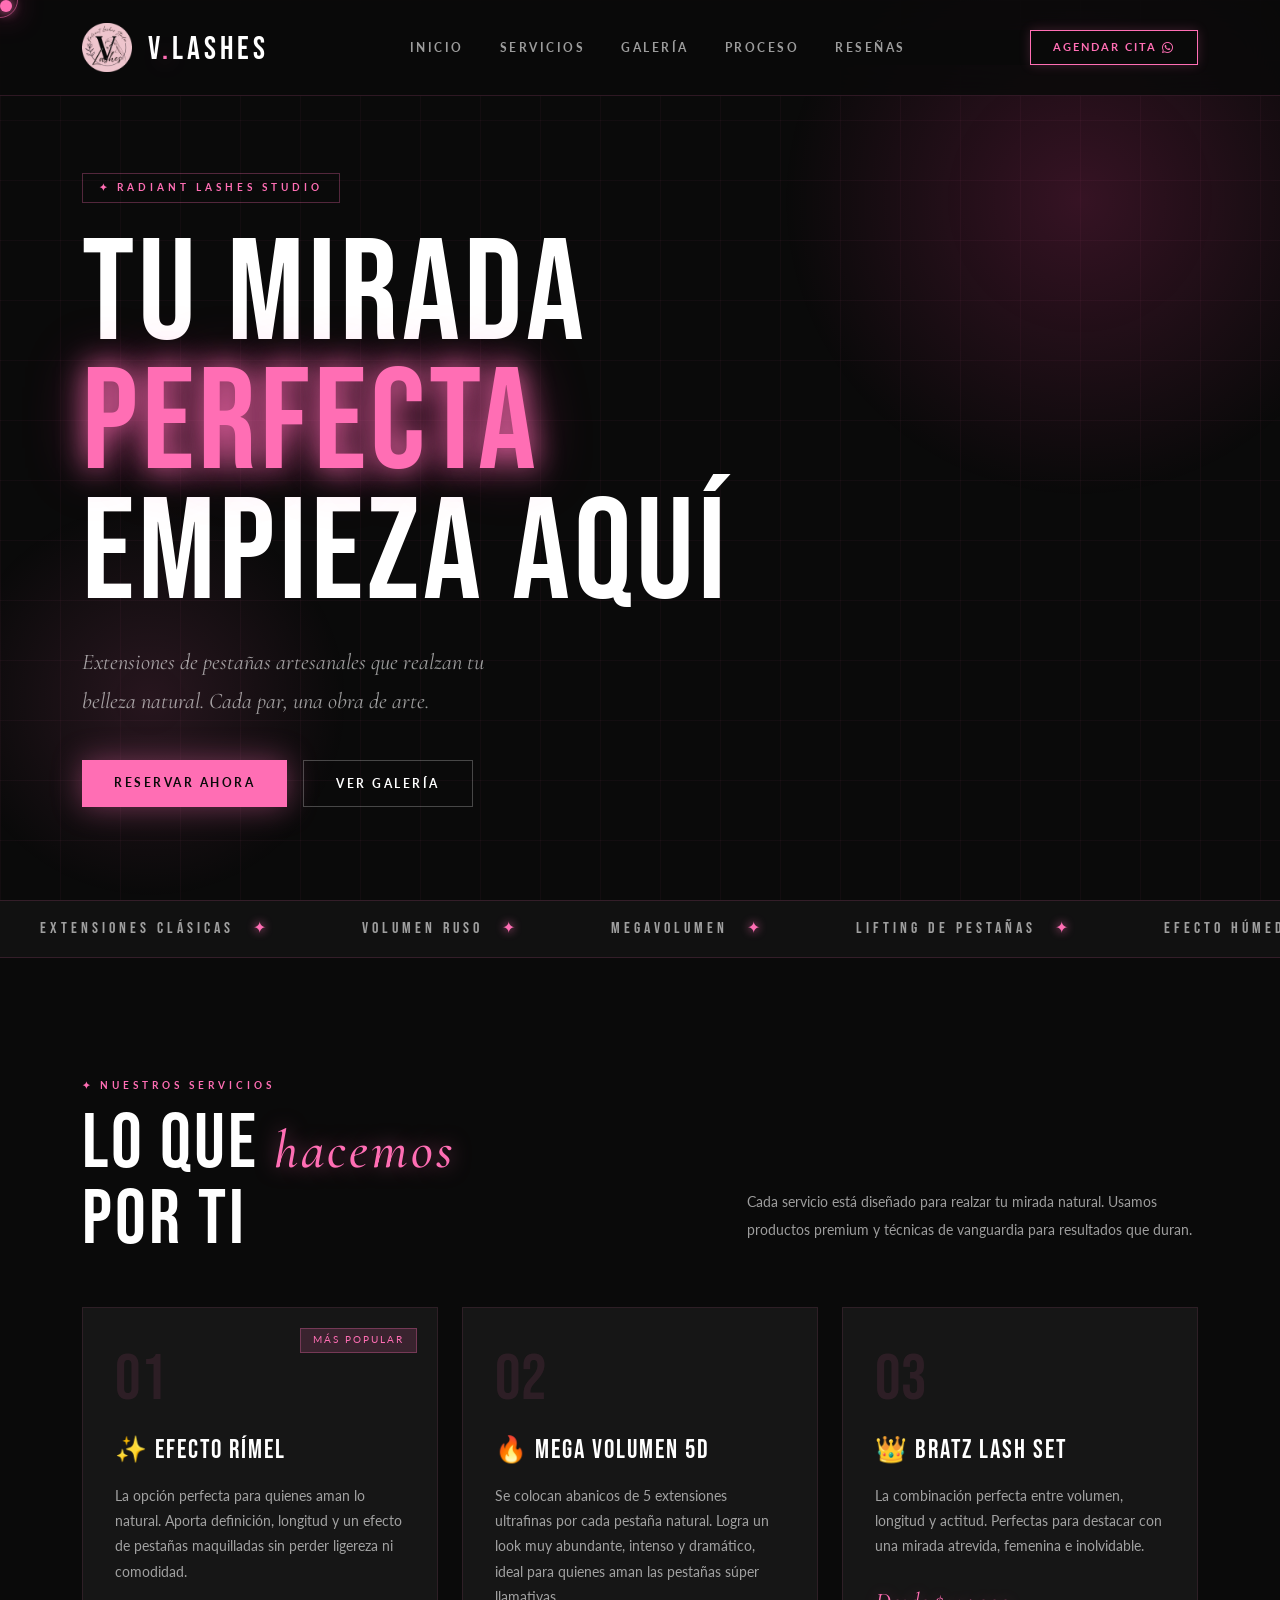
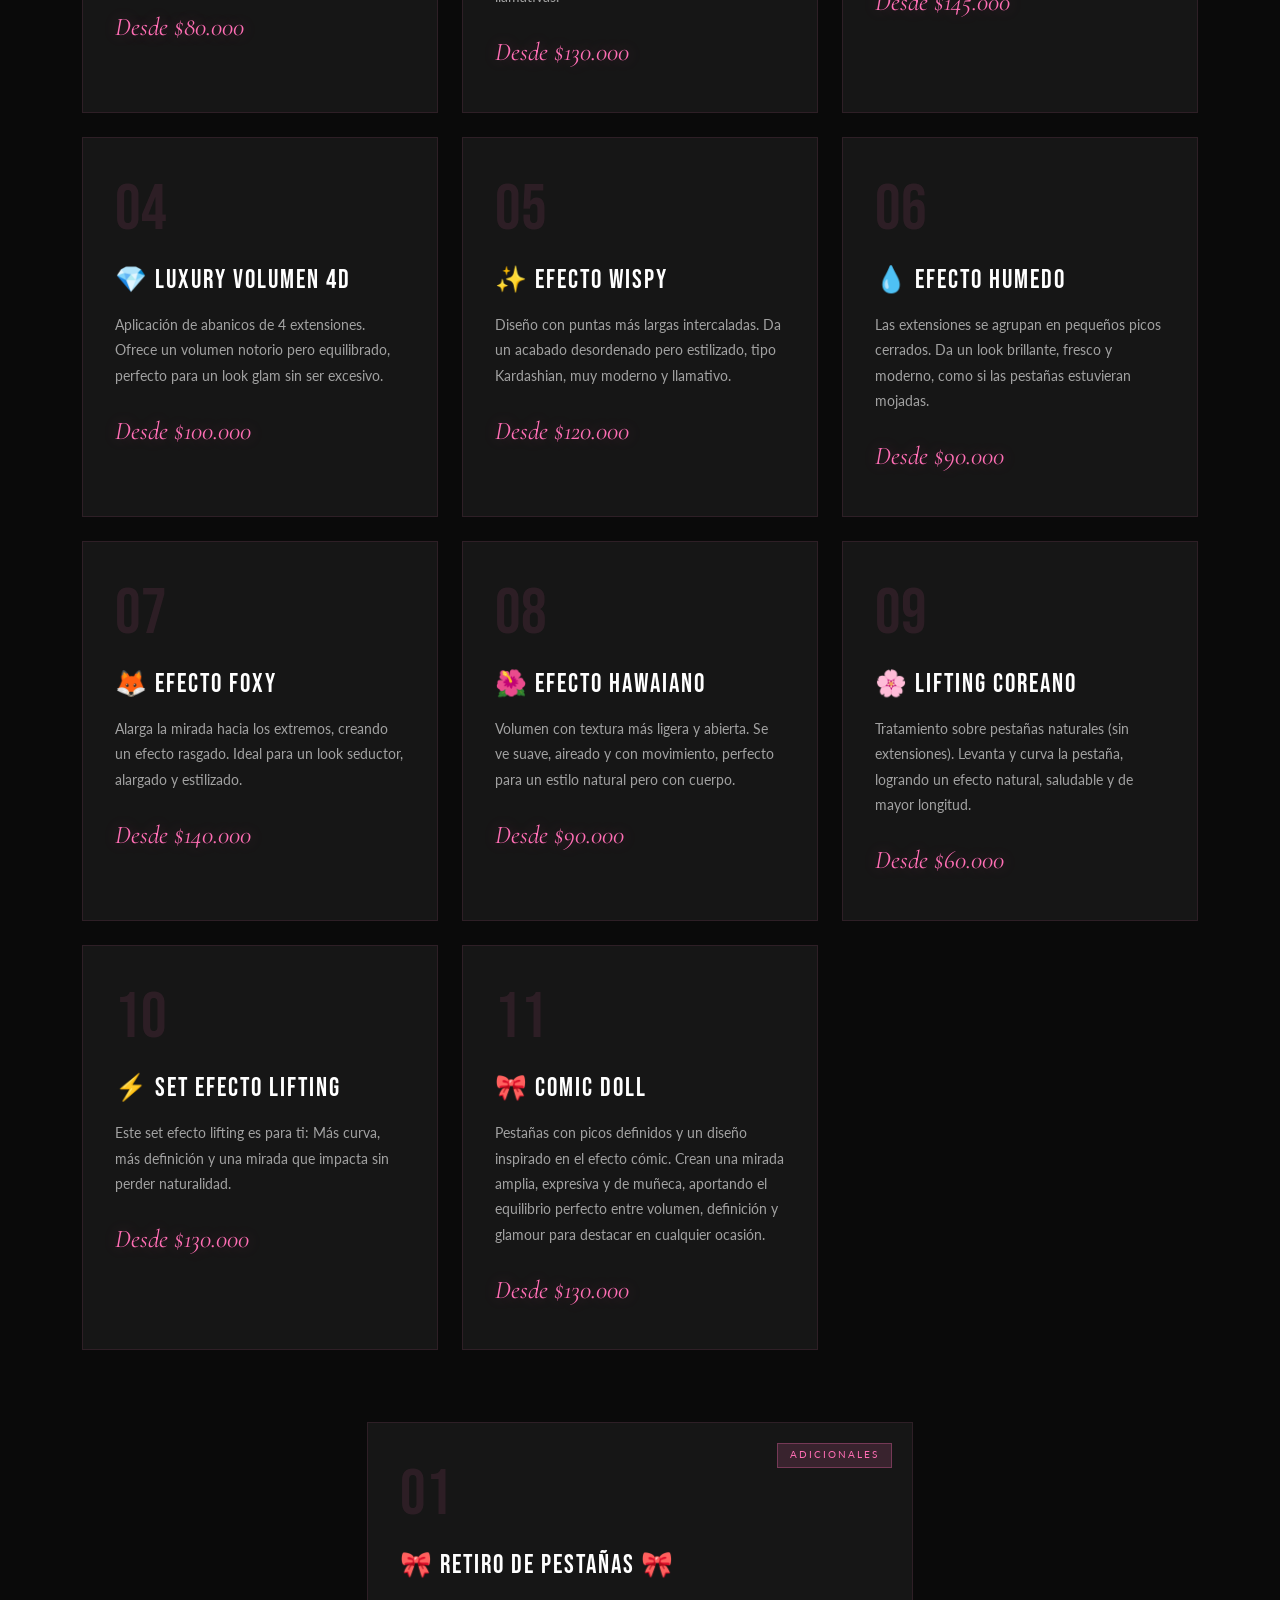
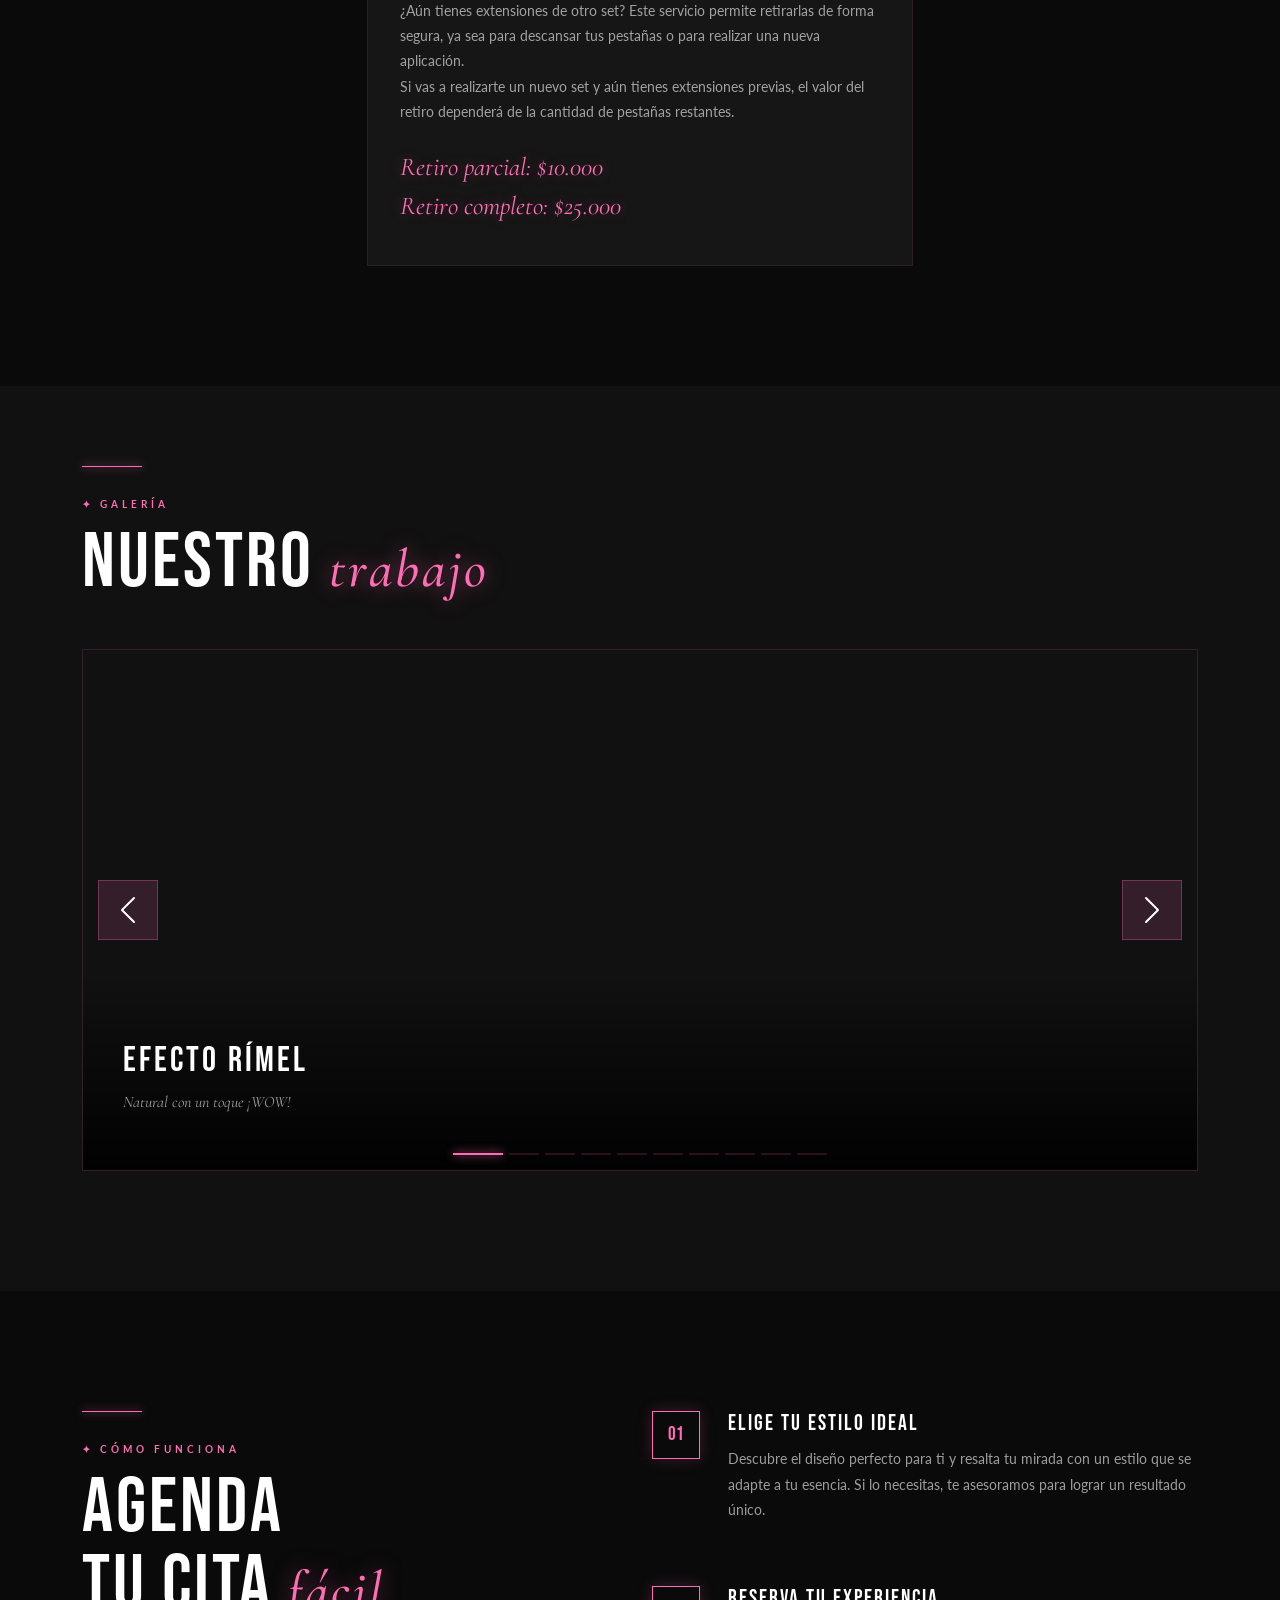
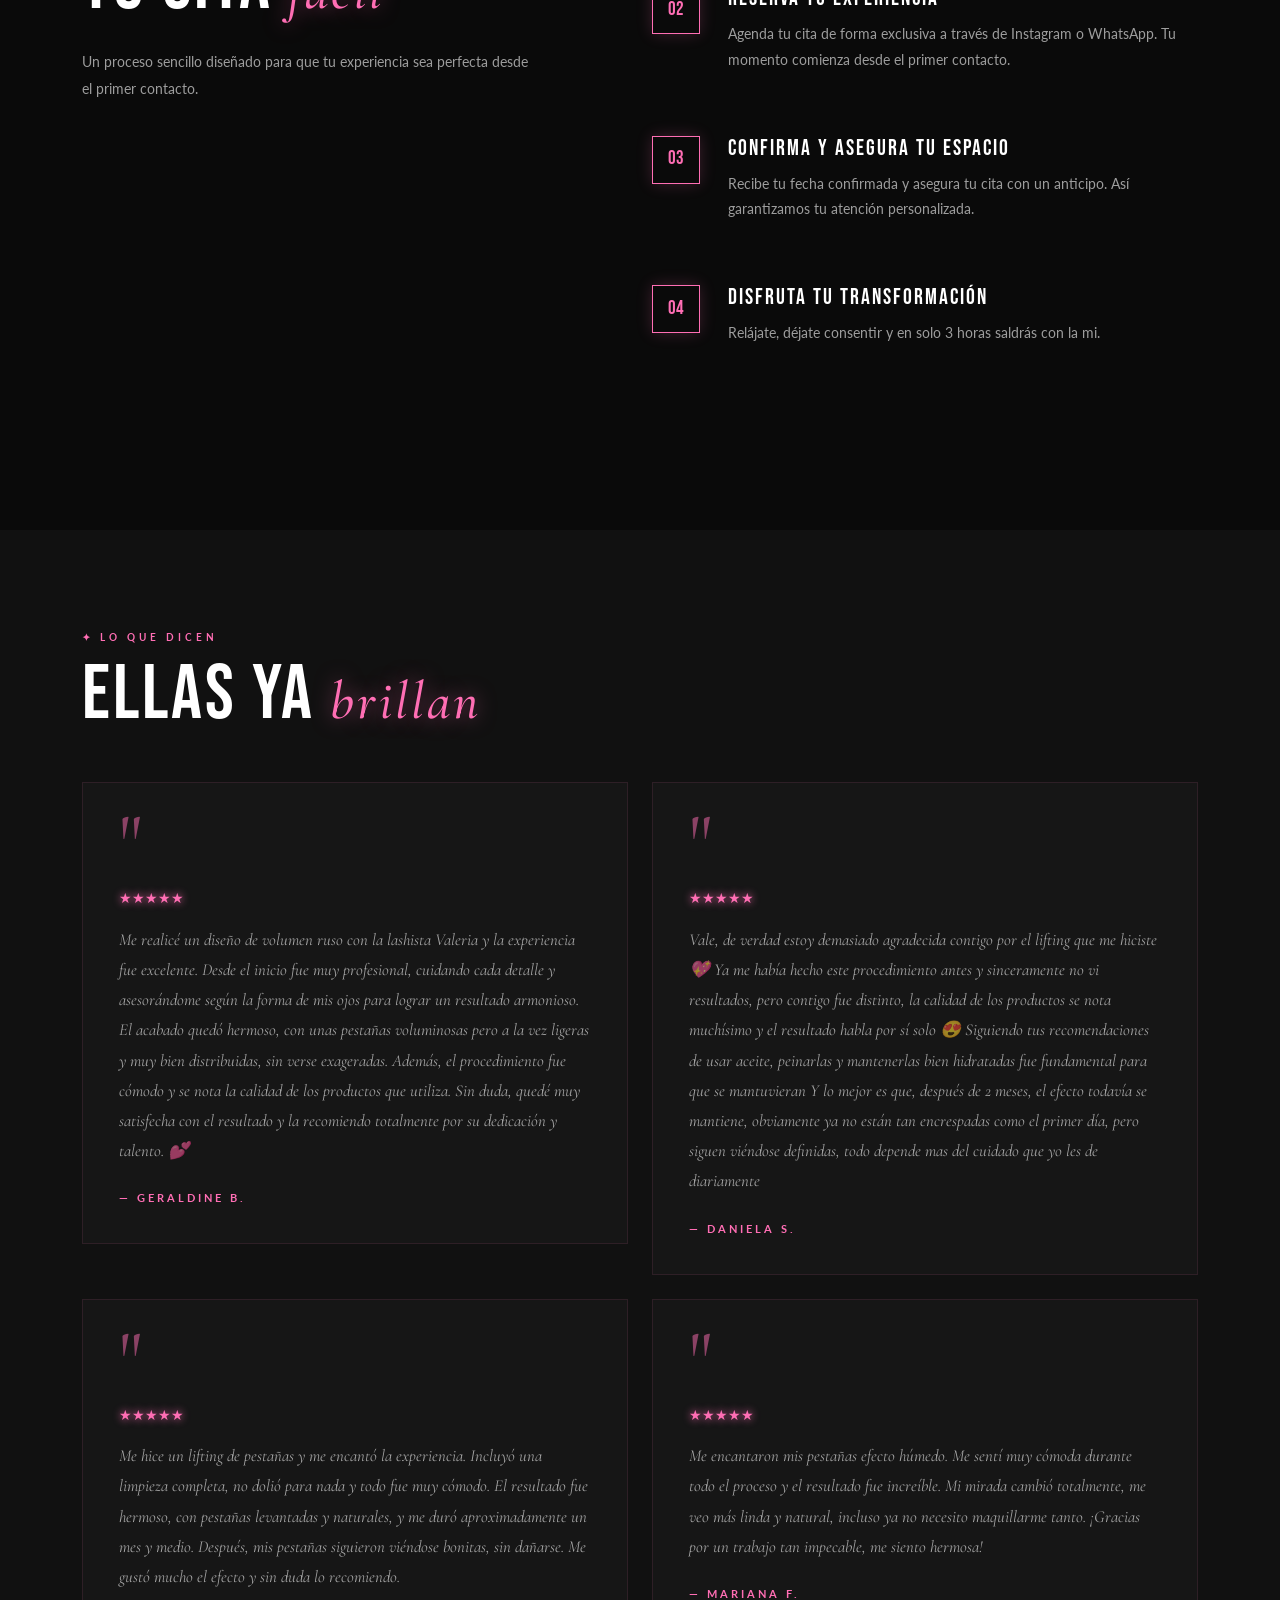
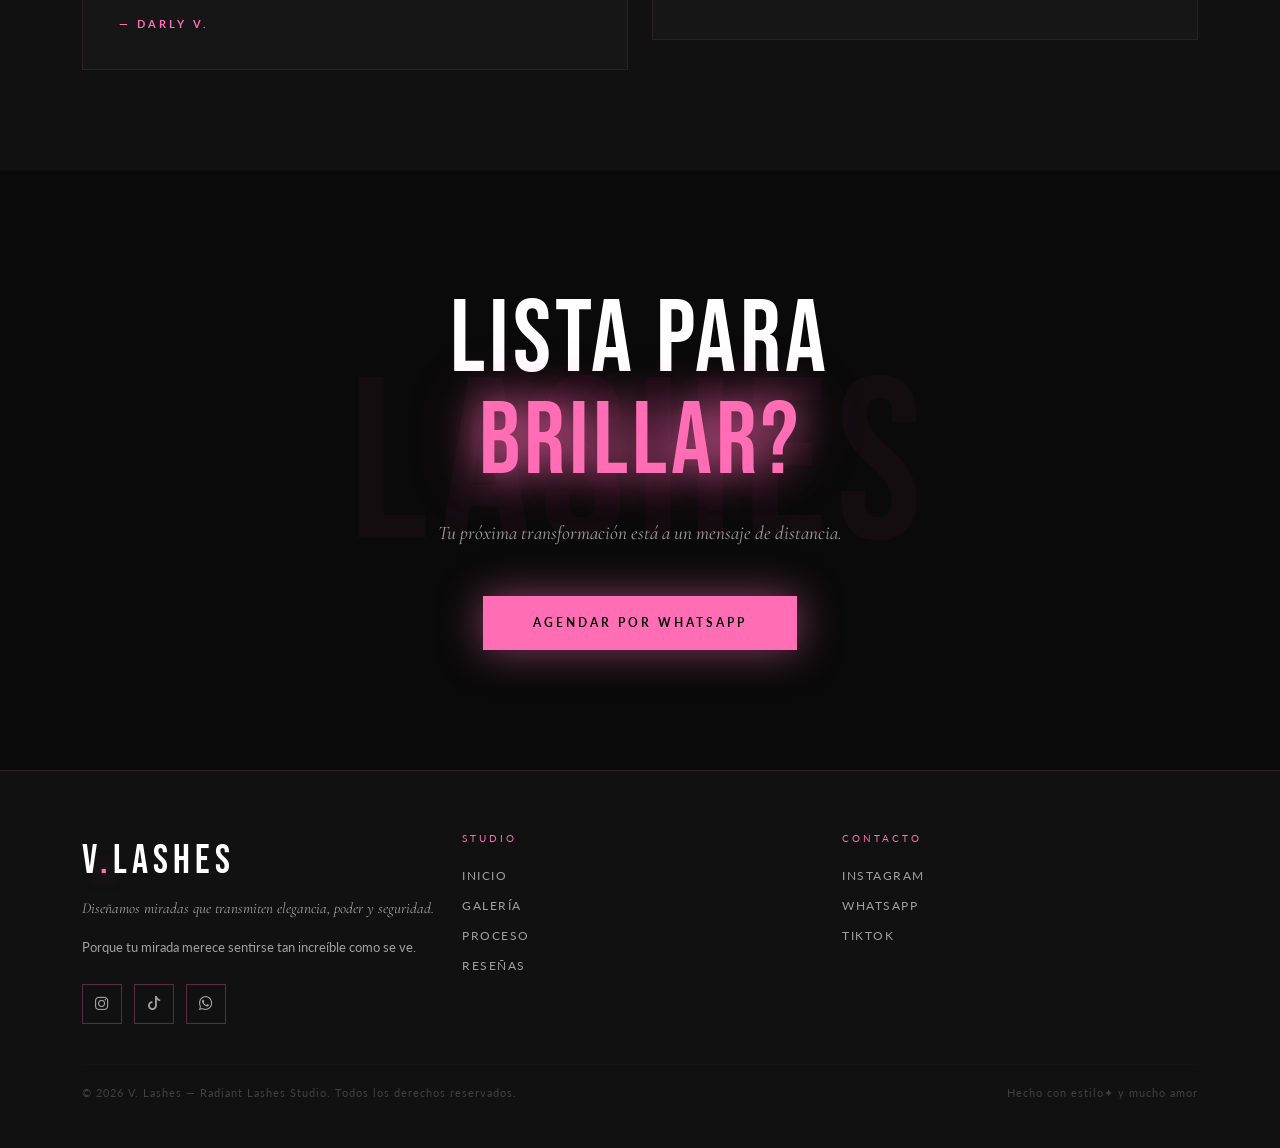
==== commit 64ed305c: "fix: Corregir videos y titulos" ====
--- a/index.html
+++ b/index.html
@@ -180,7 +180,7 @@
                 <div class="col-md-6 col-lg-4 reveal reveal-delay-2">
                     <div class="service-card">
                         <div class="service-num">09</div>
-                        <div class="service-name">🌸 LIFTING KOREANO</div>
+                        <div class="service-name">🌸 LIFTING COREANO</div>
                         <p class="service-desc">Tratamiento sobre pestañas naturales (sin extensiones). Levanta y curva
                             la pestaña, logrando un efecto natural, saludable y de mayor longitud.</p>
                         <div class="service-price">Desde $60.000</div>
@@ -326,7 +326,7 @@
                             style="width:100%; height:520px; object-fit:cover; display:block;">
                         </video>
                         <div class="carousel-caption-custom">
-                            <h3>Lifting Koreano</h3>
+                            <h3>Lifting Coreano</h3>
                             <p>Curva natural que resalta.</p>
                         </div>
                     </div>
@@ -506,22 +506,14 @@
                         </a>
                     </div>
                 </div>
-                <div class="col-6 col-lg-2 offset-lg-2">
-                    <div class="footer-heading">Servicios</div>
-                    <a href="#servicios" class="footer-link">Volumen Ruso</a>
-                    <a href="#servicios" class="footer-link">Clásicas</a>
-                    <a href="#servicios" class="footer-link">Megavolumen</a>
-                    <a href="#servicios" class="footer-link">Lifting</a>
-                    <a href="#servicios" class="footer-link">Efecto húmedo</a>
-                </div>
-                <div class="col-6 col-lg-2">
+                <div class="col-6 col-lg-4">
                     <div class="footer-heading">Studio</div>
                     <a href="#inicio" class="footer-link">Inicio</a>
                     <a href="#galeria" class="footer-link">Galería</a>
                     <a href="#proceso" class="footer-link">Proceso</a>
                     <a href="#testimonios" class="footer-link">Reseñas</a>
                 </div>
-                <div class="col-lg-2">
+                <div class="col-lg-4">
                     <div class="footer-heading">Contacto</div>
                     <a href="https://www.instagram.com/val_lashista/" class="footer-link">Instagram</a>
                     <a href="https://api.whatsapp.com/send?phone=573229537035&text=Hola+%E2%9C%A8+%C2%BFqu%C3%A9+sets+de+pesta%C3%B1as+manejas%3F+Me+encant%C3%B3+tu+trabajo+%F0%9F%92%95"
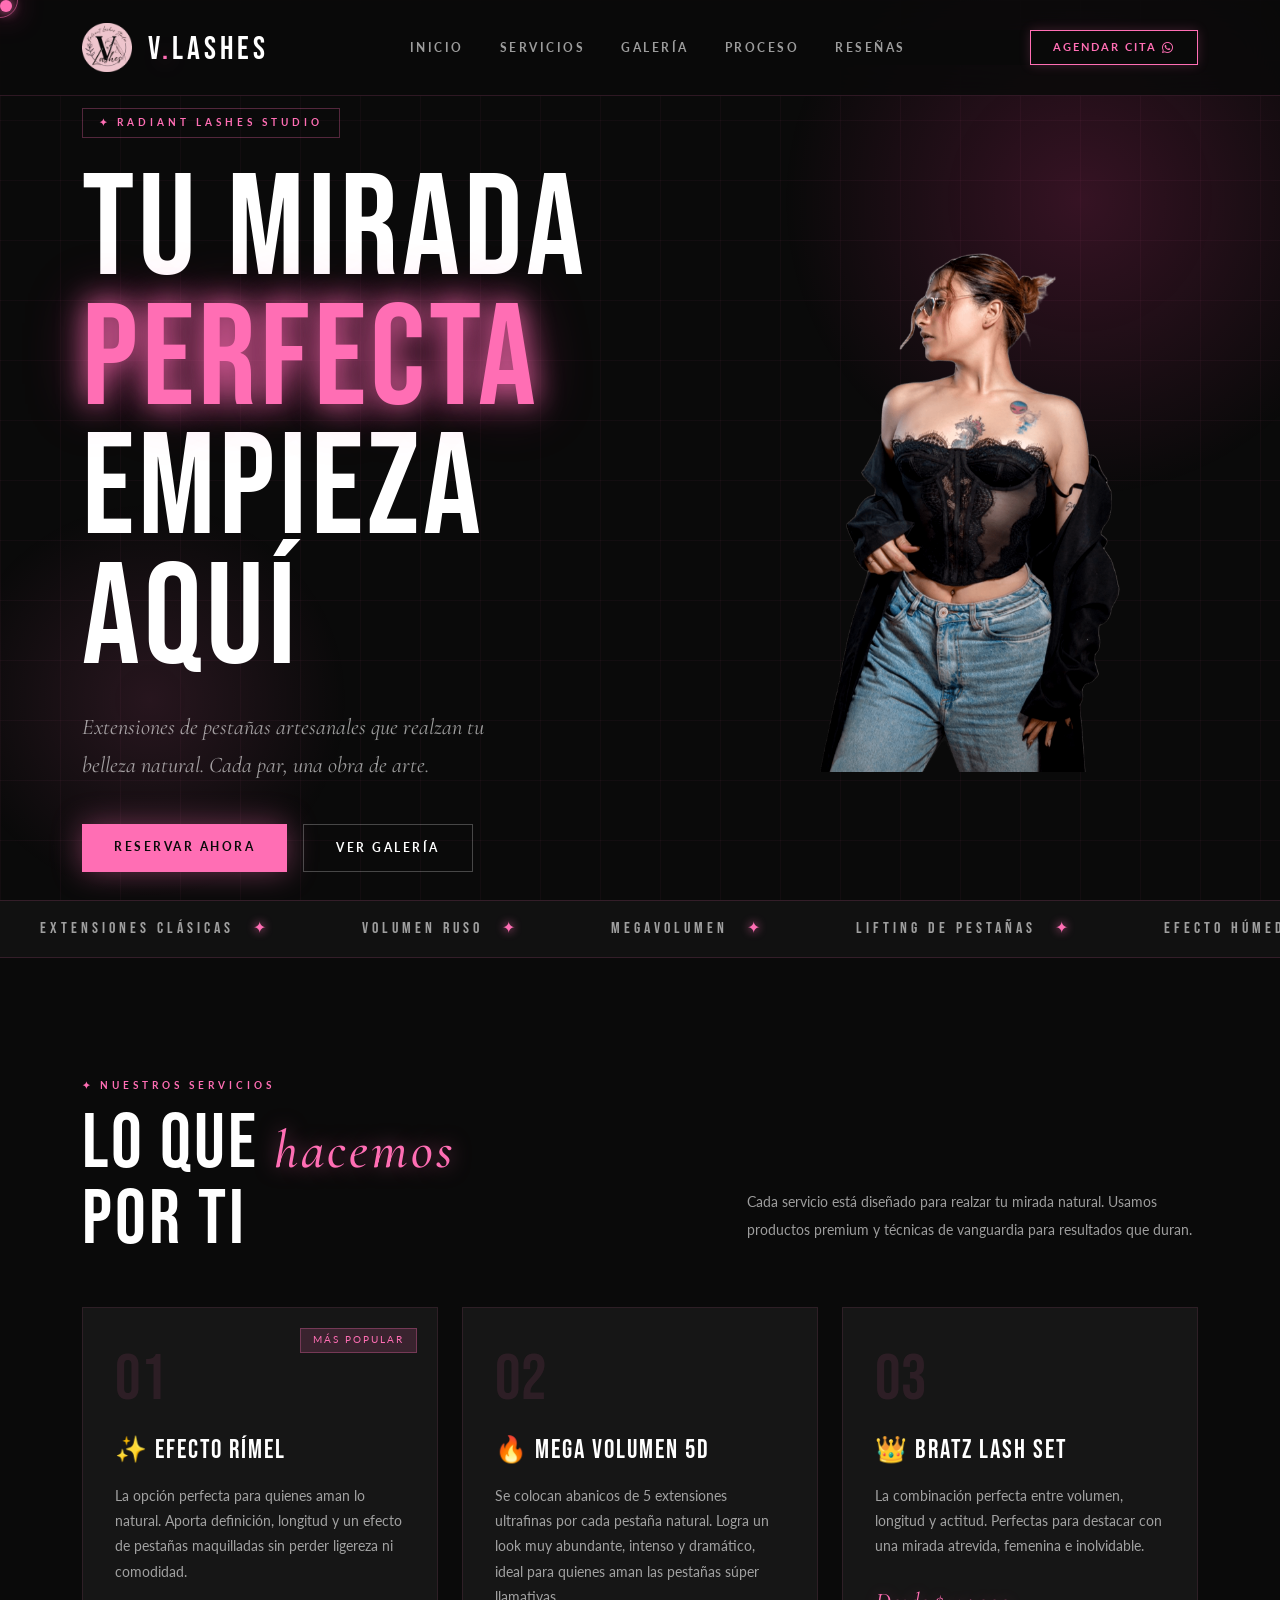
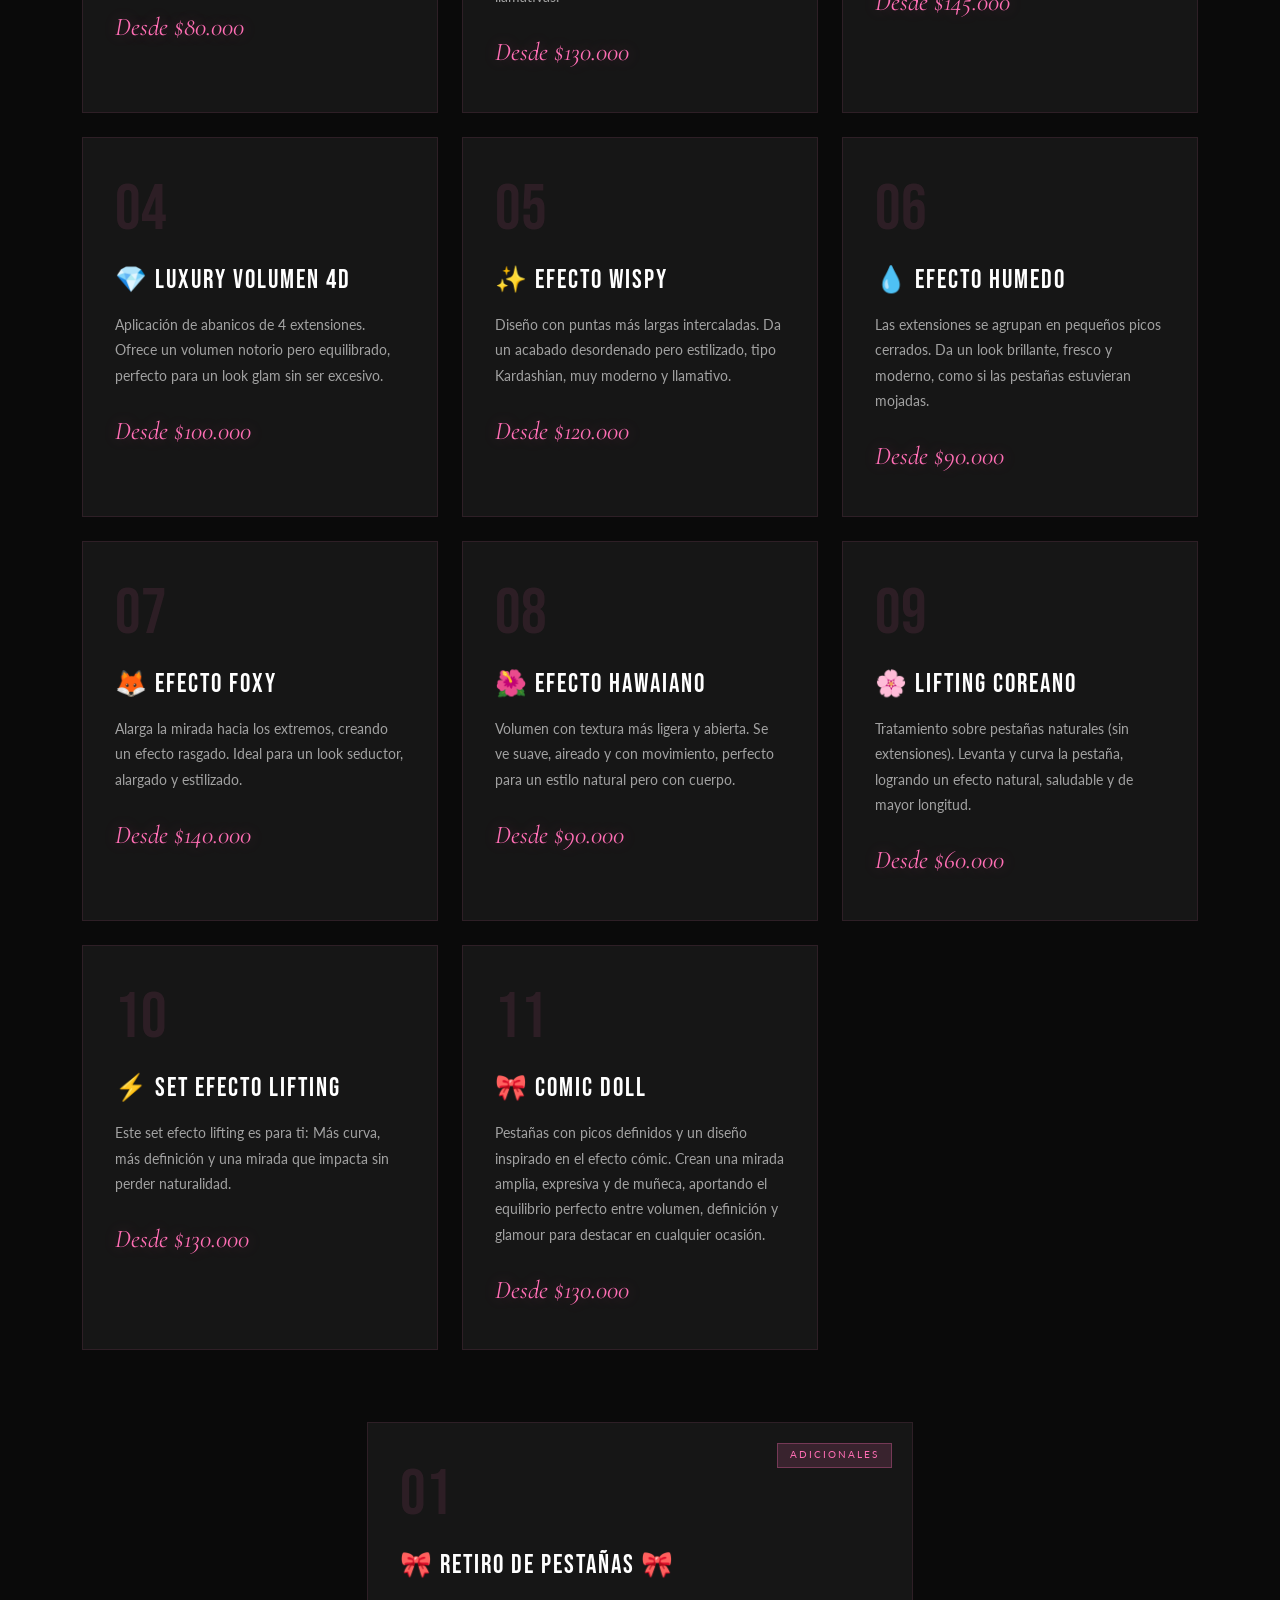
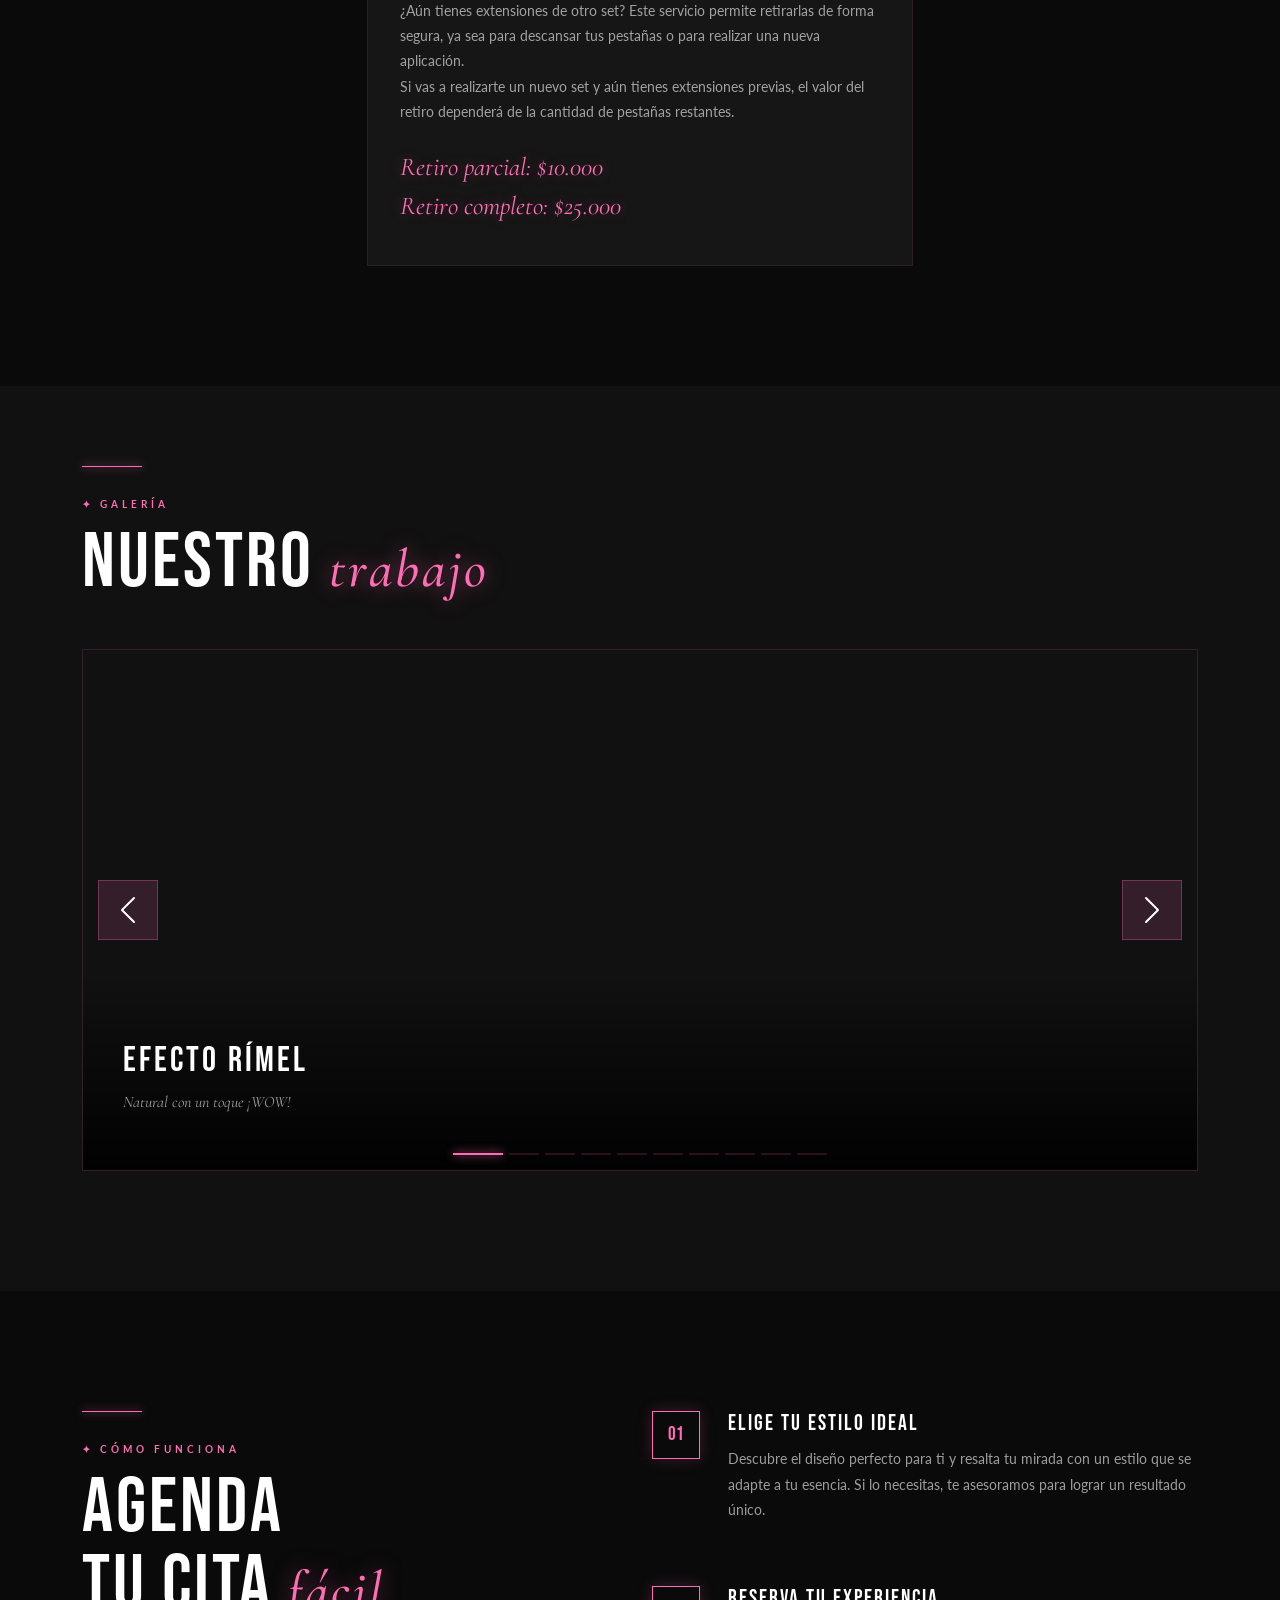
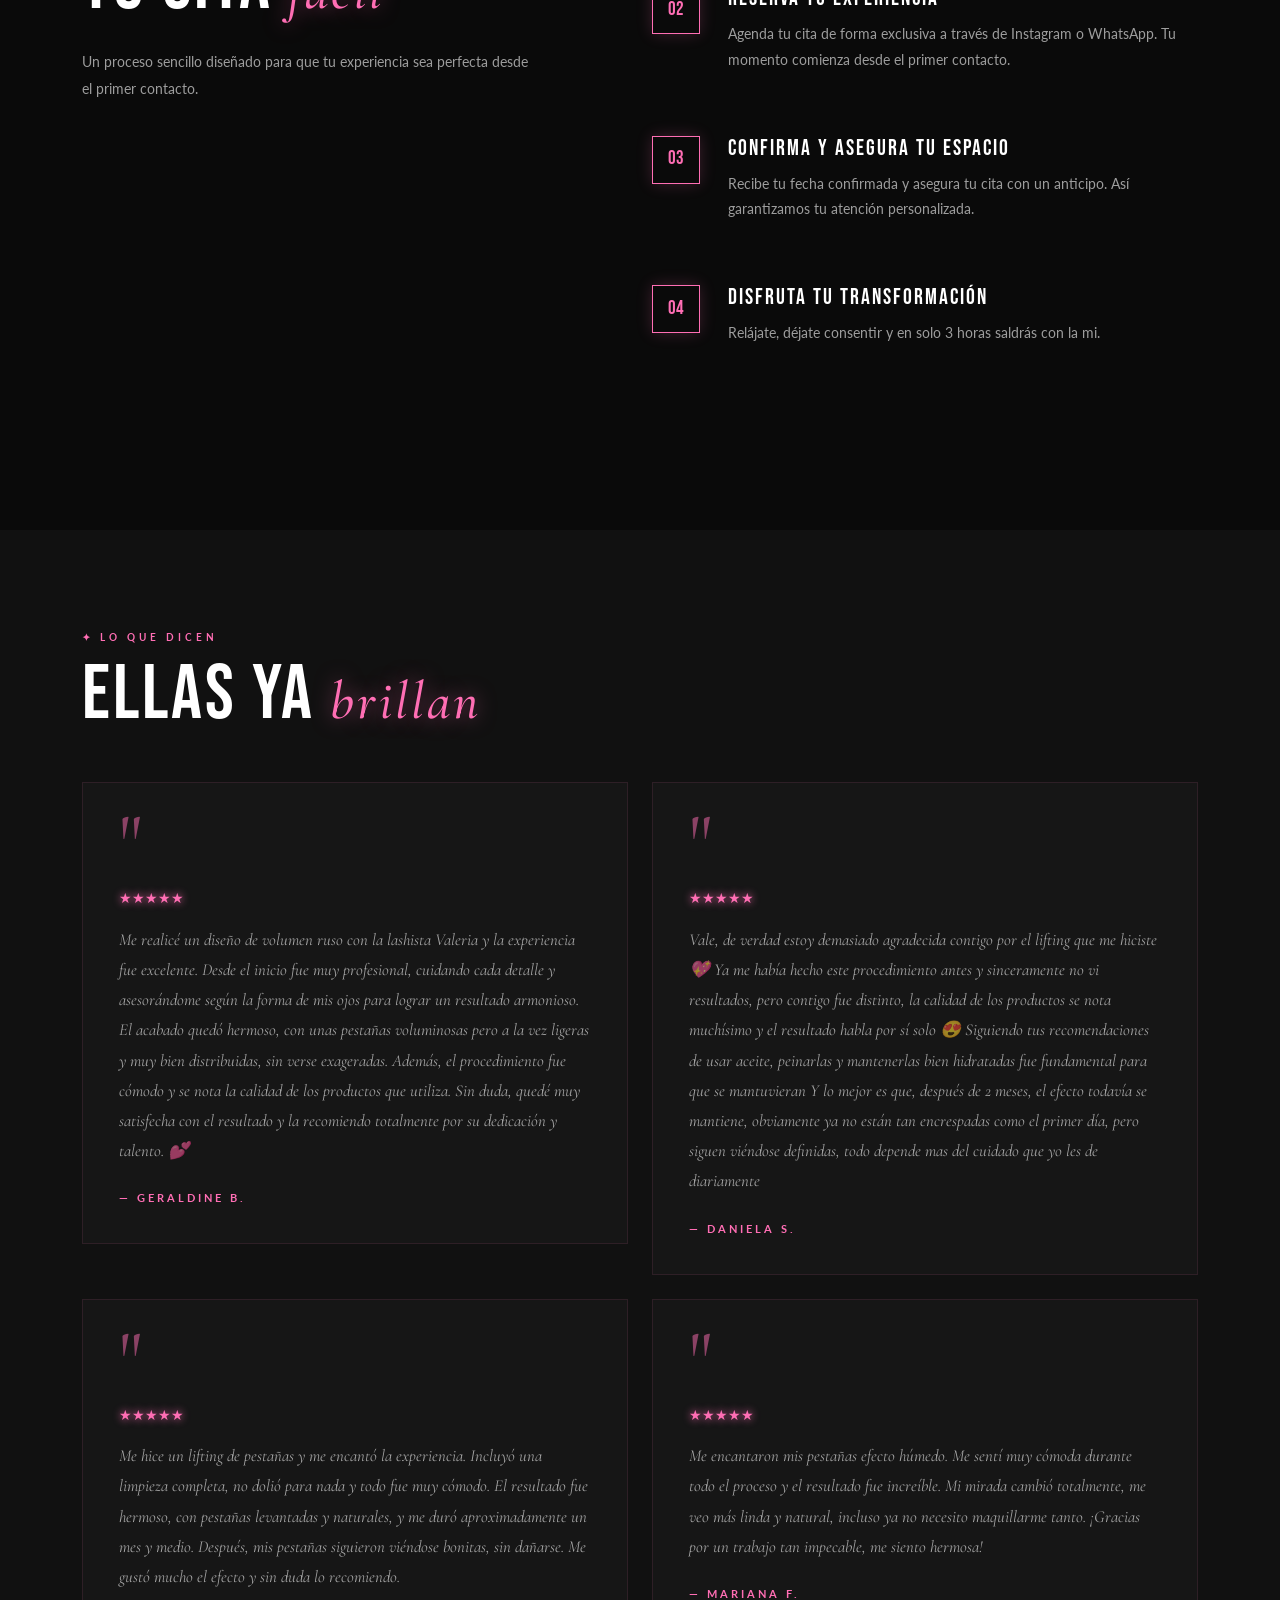
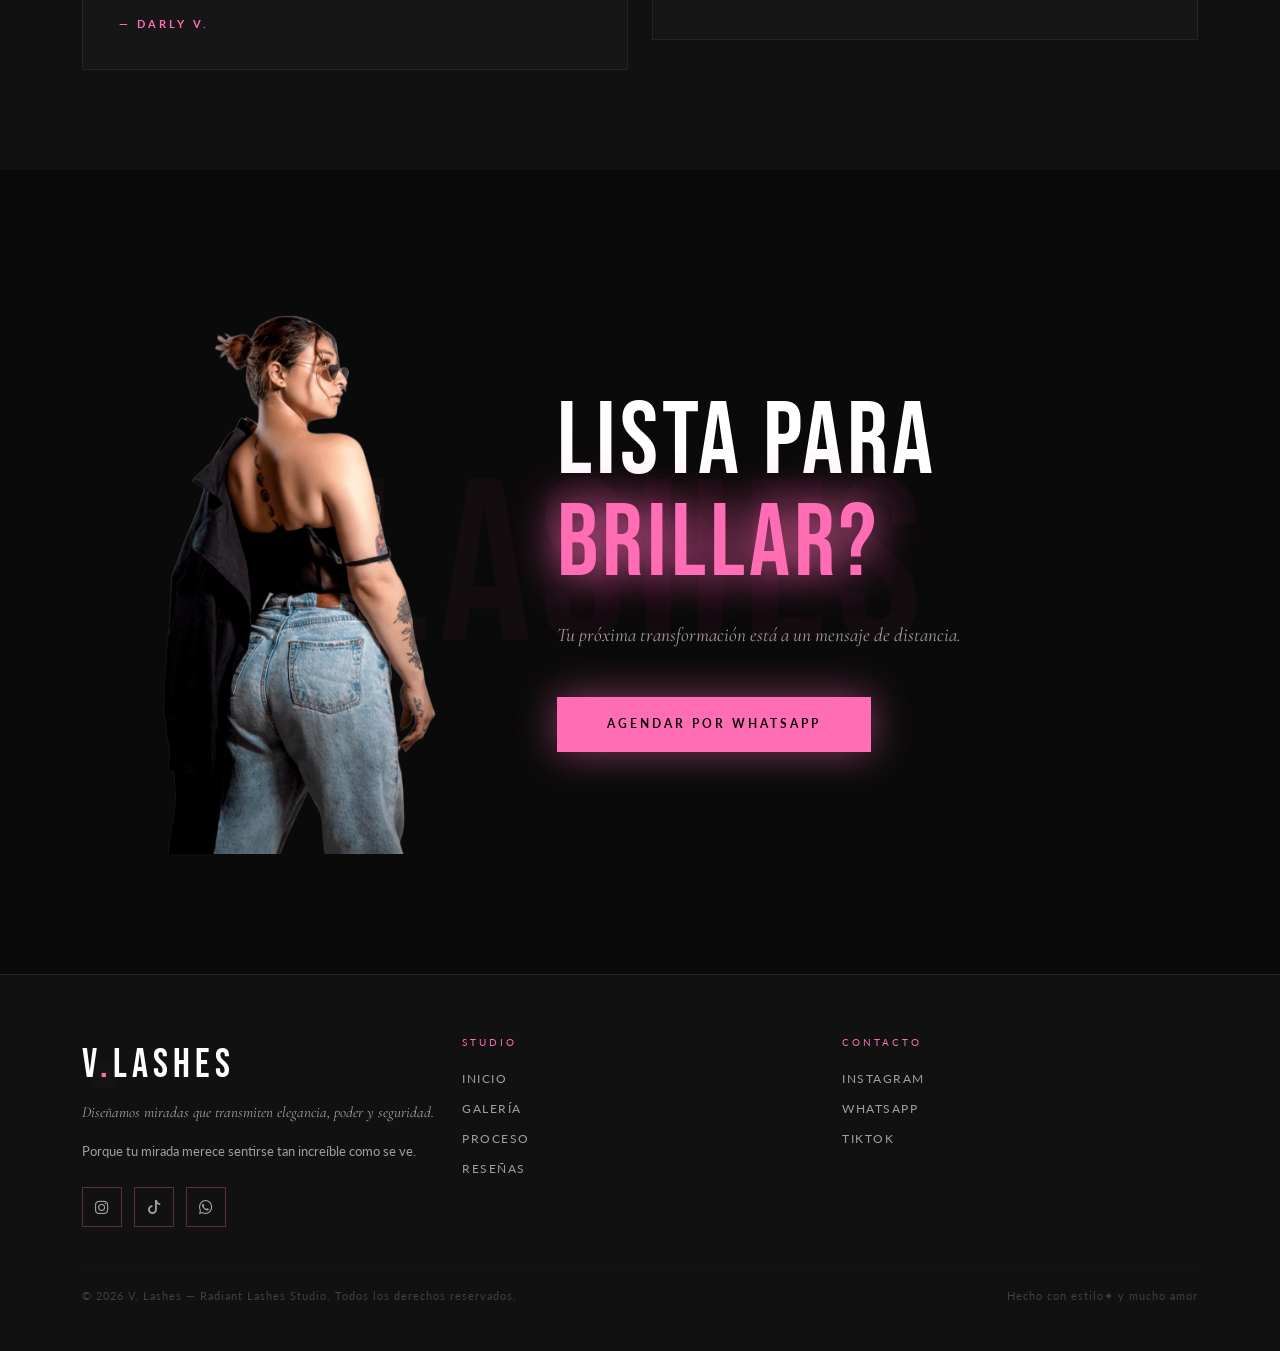
==== commit c350bce6: "feat: agregar imagenes de portada" ====
--- a/index.html
+++ b/index.html
@@ -49,8 +49,8 @@
         <div class="hero-glow-1"></div>
         <div class="hero-glow-2"></div>
         <div class="container">
-            <div class="row">
-                <div class="col-lg-8">
+            <div class="row align-items-center">
+                <div class="col-lg-7">
                     <div class="hero-content">
                         <div class="hero-tag">✦ Radiant Lashes Studio</div>
                         <h1 class="hero-title">
@@ -64,6 +64,11 @@
                             <a href="#cita" class="btn-primary-custom">Reservar ahora</a>
                             <a href="#galeria" class="btn-outline-custom">Ver galería</a>
                         </div>
+                    </div>
+                </div>
+                <div class="col-lg-5 d-none d-lg-block">
+                    <div class="hero-image-wrap reveal">
+                        <img src="assets/img/vale 1.png" alt="V Lashes - Extensiones de pestañas" class="hero-image">
                     </div>
                 </div>
             </div>
@@ -472,14 +477,23 @@
     <section class="cta-section" id="cita">
         <div class="cta-bg-text">LASHES</div>
         <div class="container">
-            <div class="cta-content reveal">
-                <h2 class="cta-title">
-                    LISTA PARA
-                    <span class="line-neon">BRILLAR?</span>
-                </h2>
-                <p class="cta-sub">Tu próxima transformación está a un mensaje de distancia.</p>
-                <a href="https://api.whatsapp.com/send?phone=573229537035&text=Hola+%E2%9C%A8+%C2%BFqu%C3%A9+sets+de+pesta%C3%B1as+manejas%3F+Me+encant%C3%B3+tu+trabajo+%F0%9F%92%95"
-                    target="_blank" class="btn-cta-big">Agendar por WhatsApp</a>
+            <div class="row align-items-center">
+                <div class="col-lg-5 d-none d-lg-block">
+                    <div class="cta-image-wrap reveal">
+                        <img src="assets/img/vale 2.png" alt="V Lashes - Agenda tu cita" class="cta-image">
+                    </div>
+                </div>
+                <div class="col-lg-7">
+                    <div class="cta-content reveal">
+                        <h2 class="cta-title">
+                            LISTA PARA
+                            <span class="line-neon">BRILLAR?</span>
+                        </h2>
+                        <p class="cta-sub">Tu próxima transformación está a un mensaje de distancia.</p>
+                        <a href="https://api.whatsapp.com/send?phone=573229537035&text=Hola+%E2%9C%A8+%C2%BFqu%C3%A9+sets+de+pesta%C3%B1as+manejas%3F+Me+encant%C3%B3+tu+trabajo+%F0%9F%92%95"
+                            target="_blank" class="btn-cta-big">Agendar por WhatsApp</a>
+                    </div>
+                </div>
             </div>
         </div>
     </section>
--- a/css/styles.css
+++ b/css/styles.css
@@ -991,4 +991,67 @@
 
 .video-girado {
   transform: rotate(180deg);
+}
+
+/* HERO IMAGE */
+.hero-image-wrap {
+  position: relative;
+  z-index: 2;
+}
+
+.hero-image-wrap::before {
+  content: '';
+  position: absolute;
+  top: -20px;
+  left: -20px;
+  width: 100%;
+  height: 100%;
+  z-index: -1;
+}
+
+.hero-image {
+  width: 100%;
+  aspect-ratio: 4 / 5;
+  object-fit: cover;
+  display: block;
+  filter: grayscale(15%) contrast(1.05);
+}
+
+/* CTA IMAGE */
+.cta-section {
+  text-align: left;
+}
+
+.cta-section .row {
+  text-align: left;
+}
+
+.cta-image-wrap {
+  position: relative;
+  z-index: 2;
+}
+
+.cta-image-wrap::before {
+  content: '';
+  position: absolute;
+  bottom: -20px;
+  right: -20px;
+  width: 100%;
+  height: 100%;
+  z-index: -1;
+}
+
+.cta-image {
+  width: 100%;
+  aspect-ratio: 4 / 5;
+  object-fit: cover;
+  display: block;
+  filter: grayscale(15%) contrast(1.05);
+}
+
+@media (max-width: 991px) {
+  .cta-section,
+  .cta-section .row {
+    text-align: center;
+  }
 }
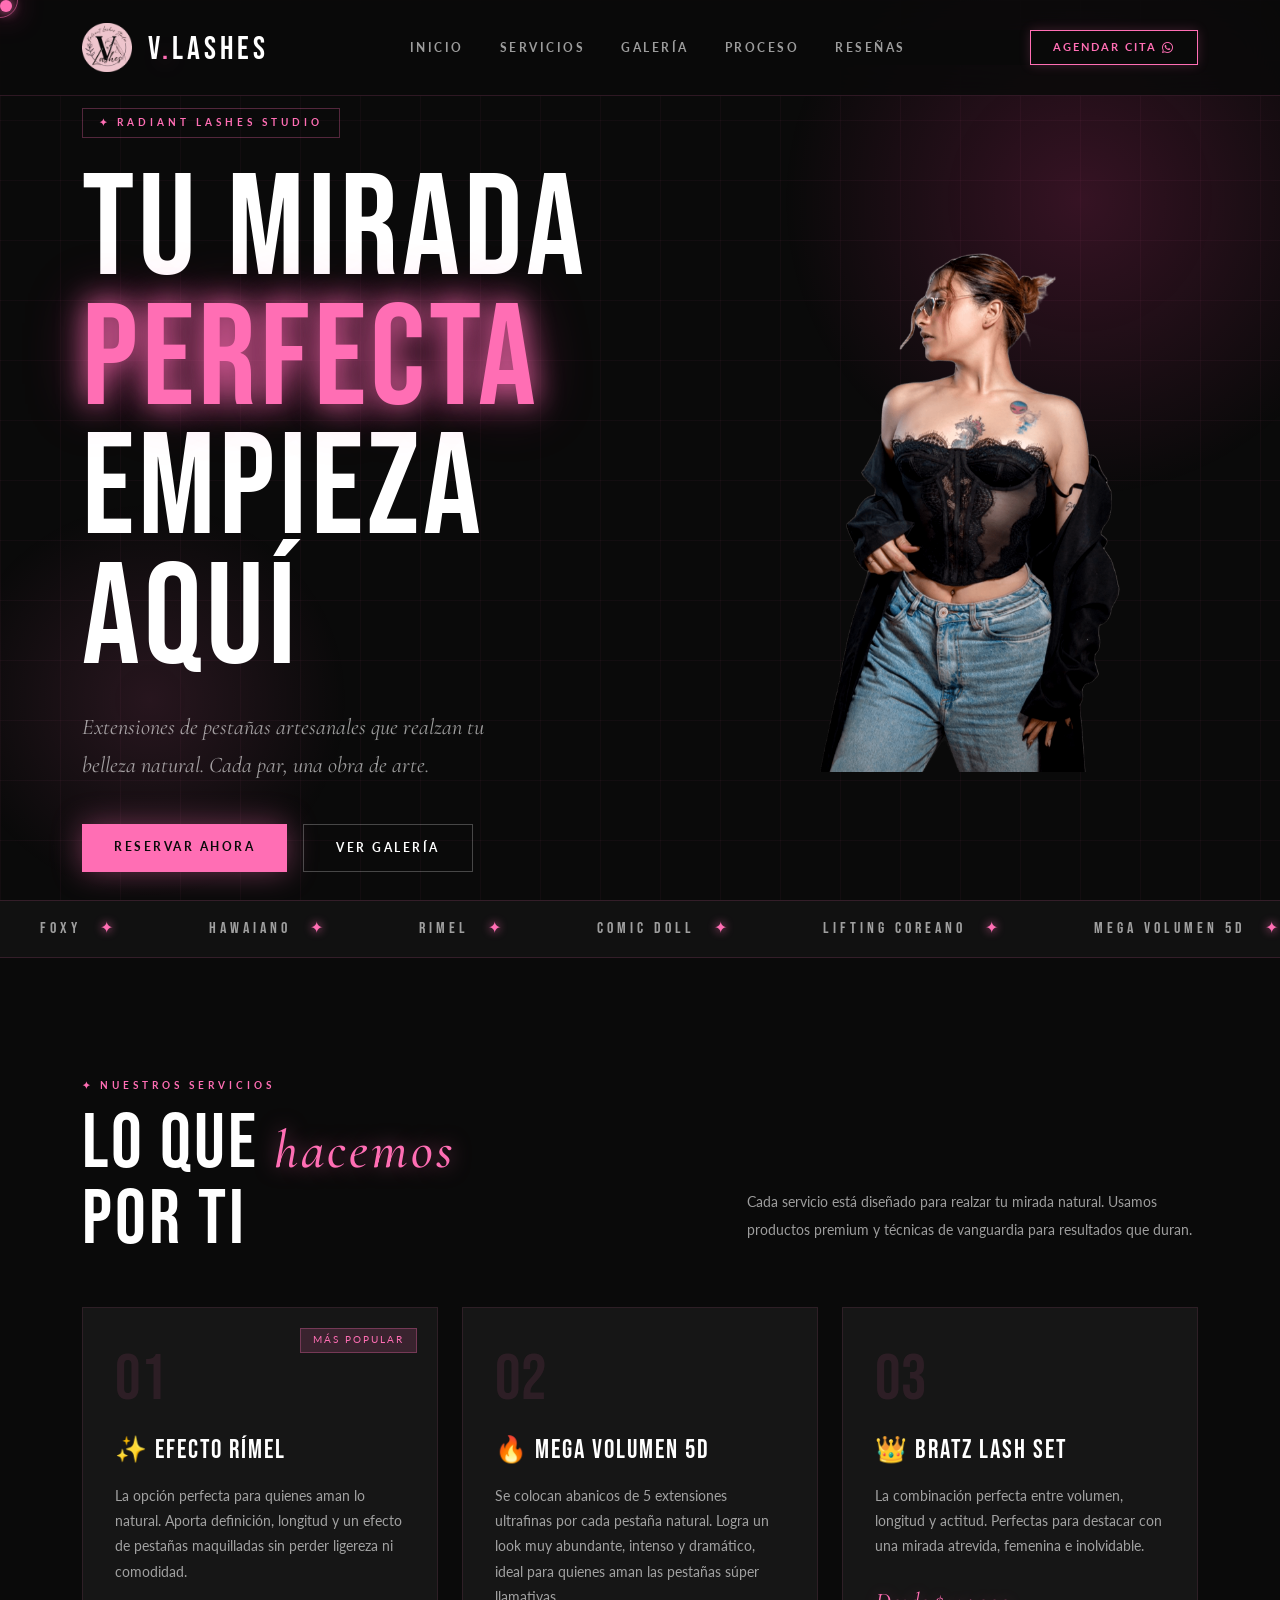
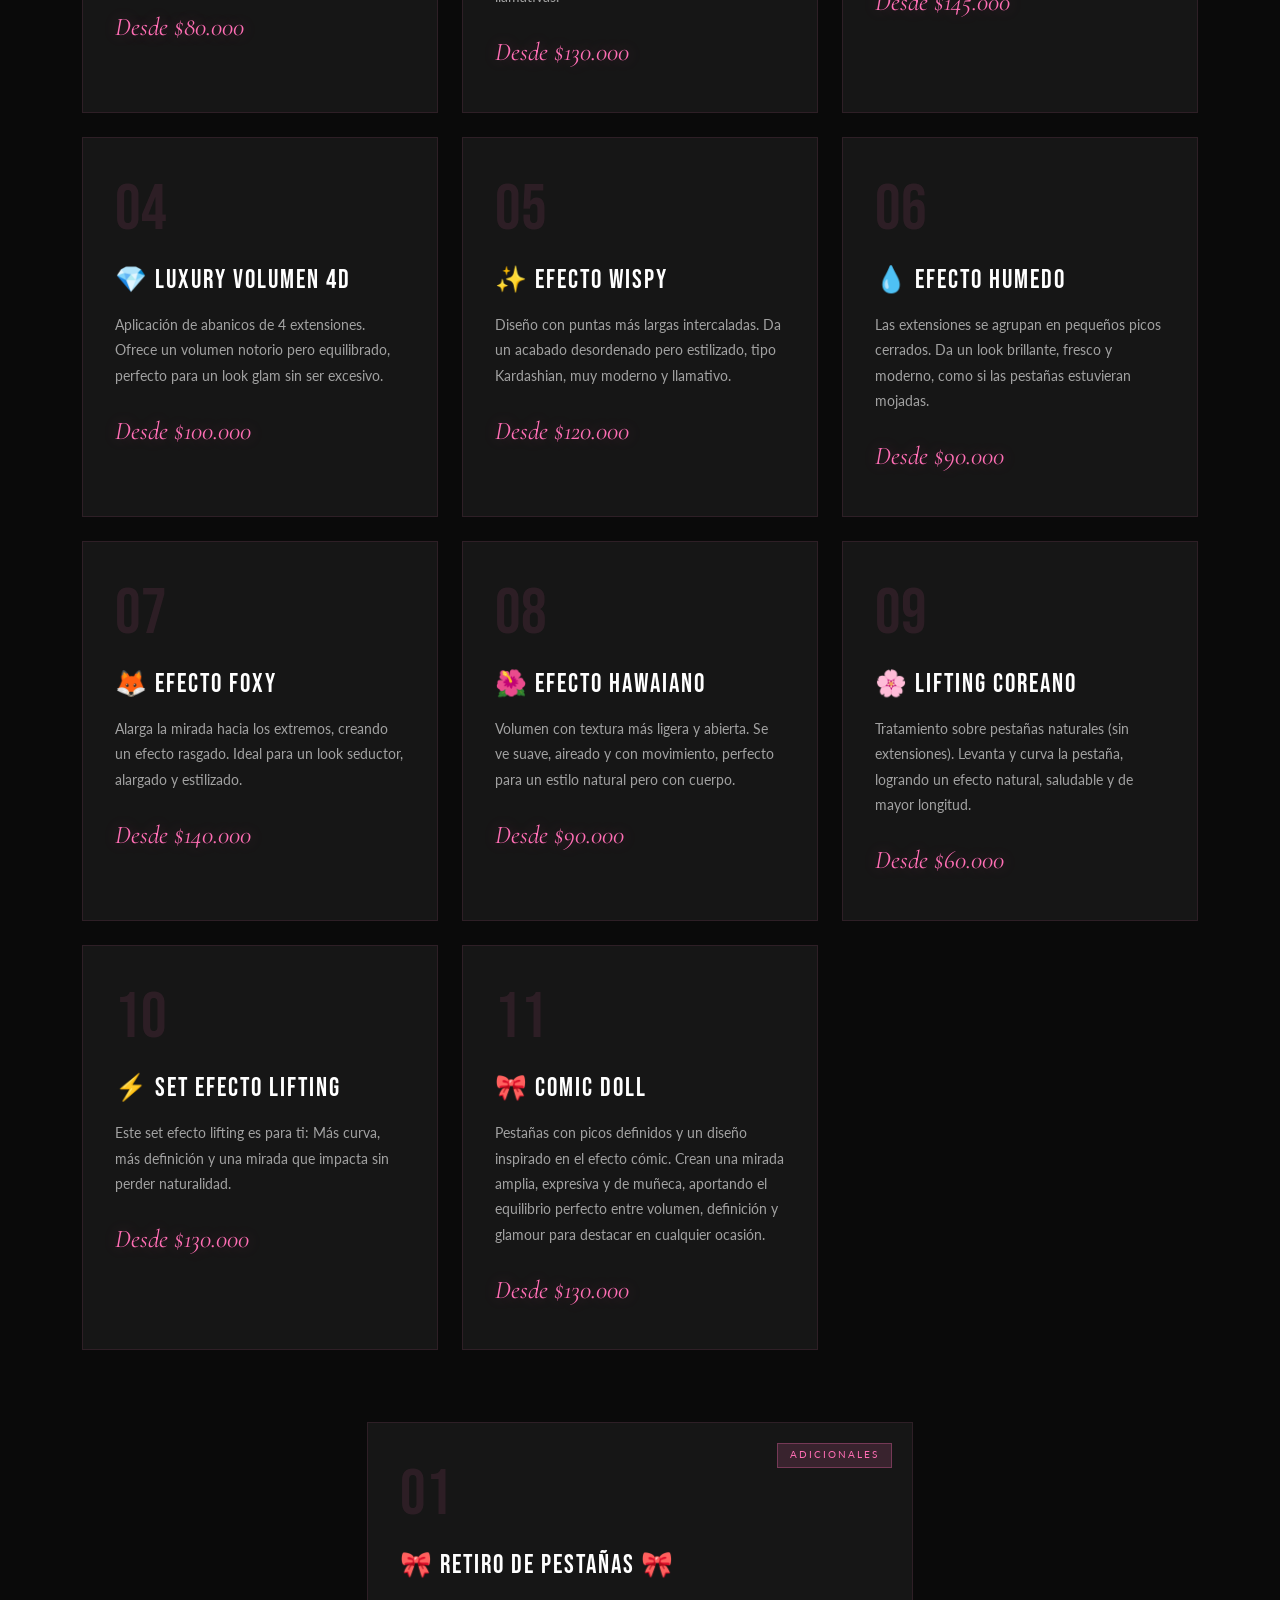
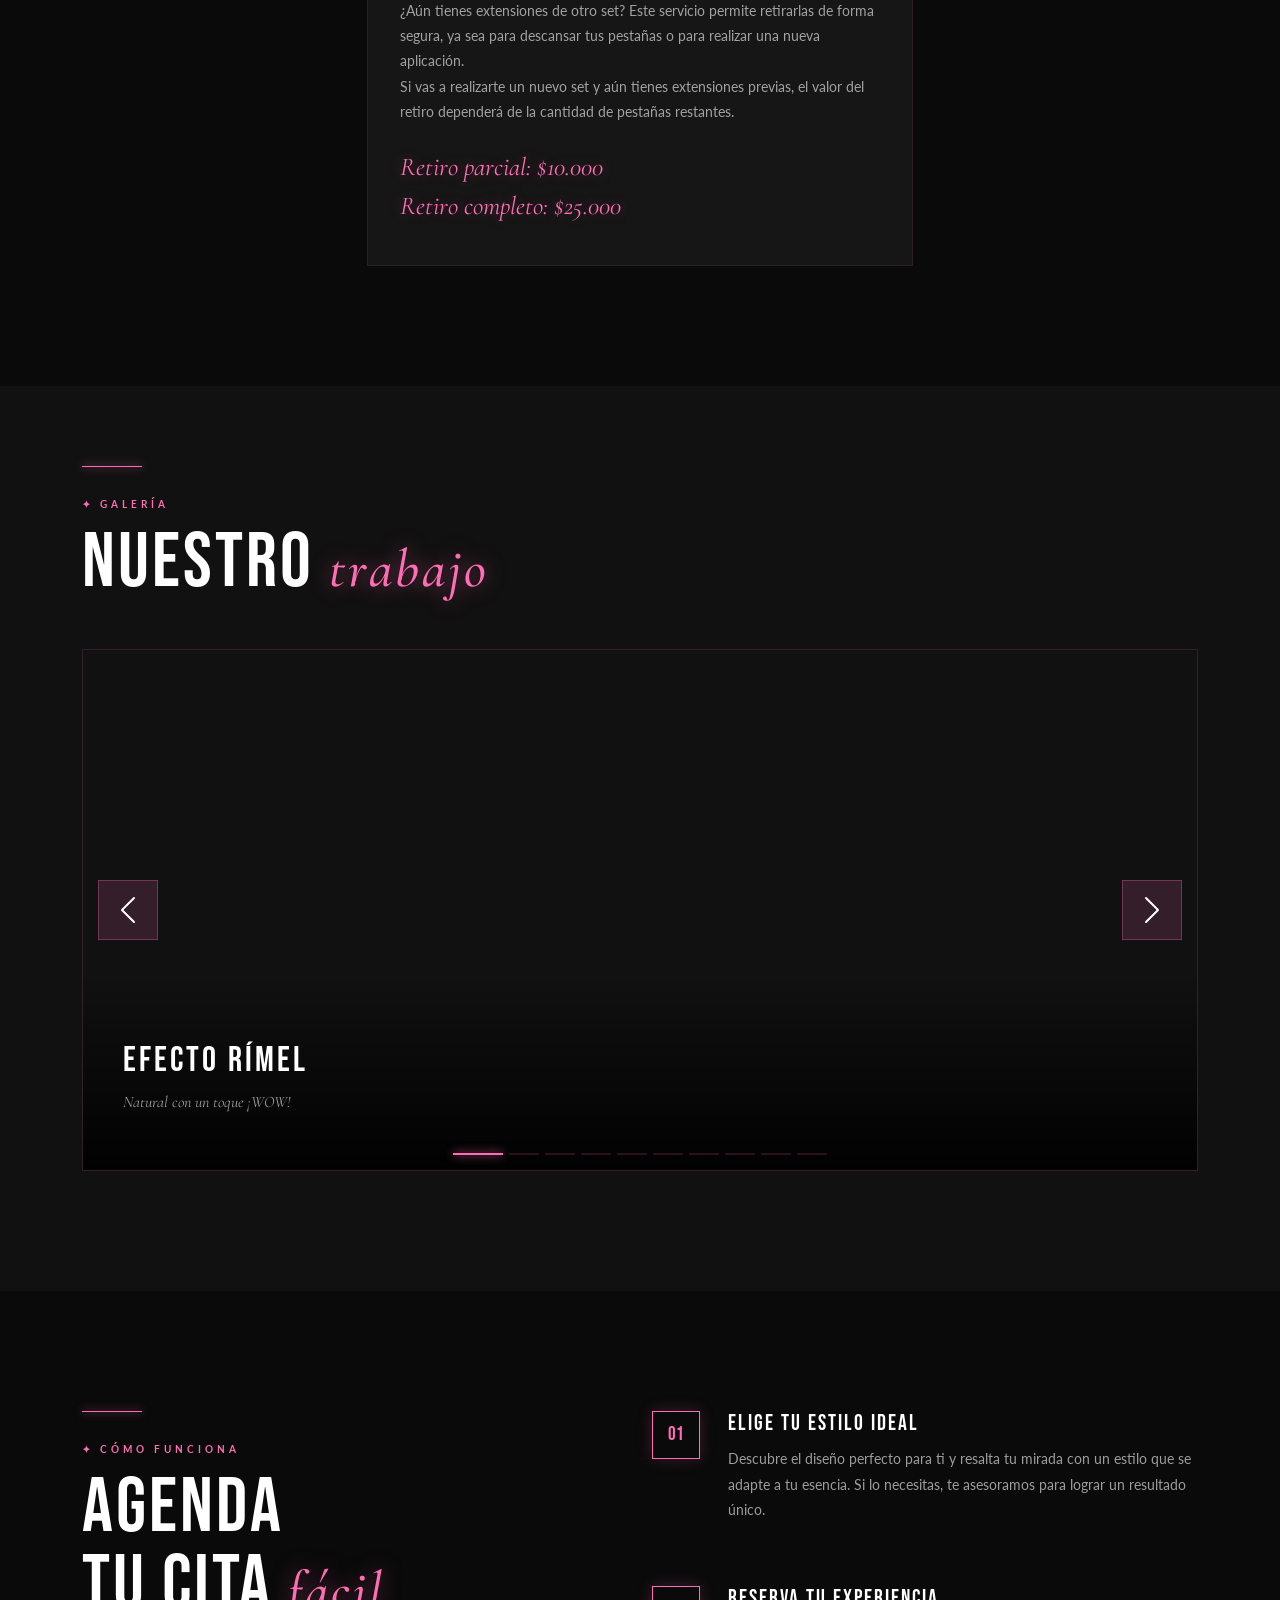
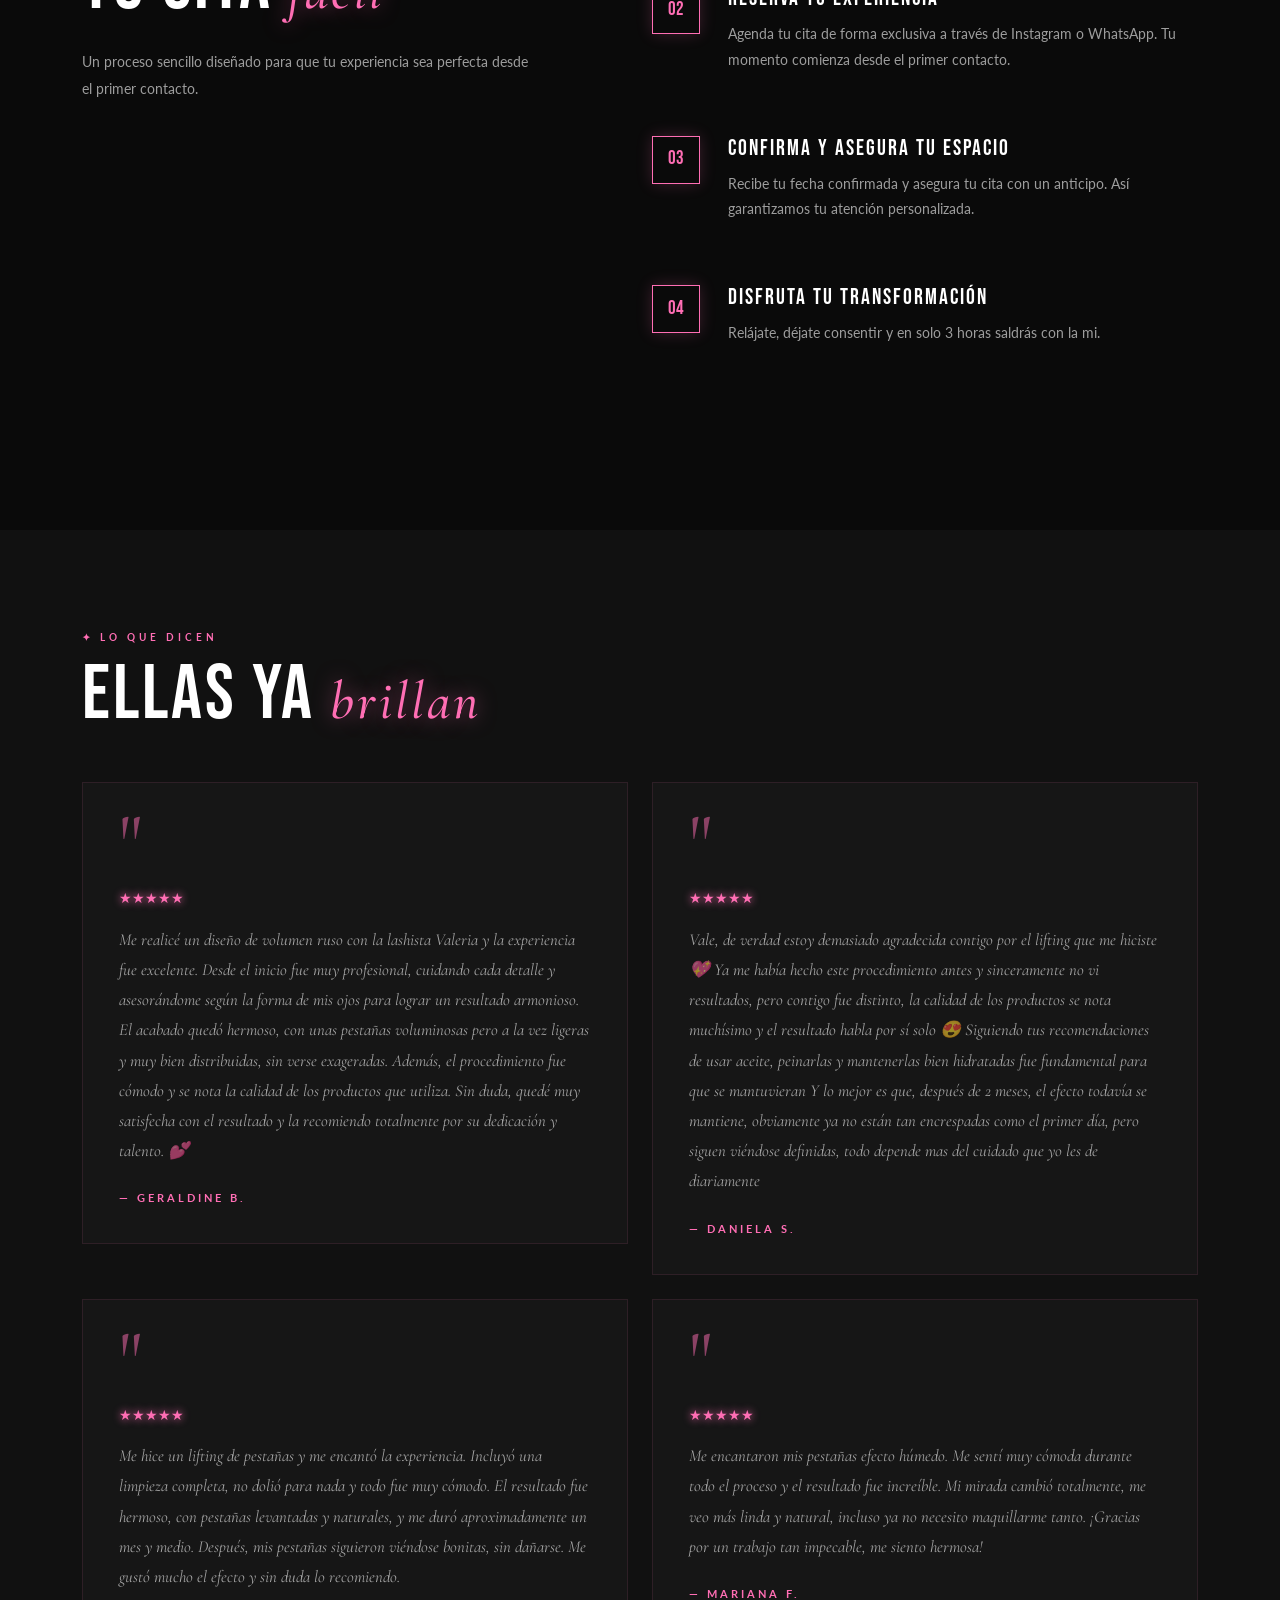
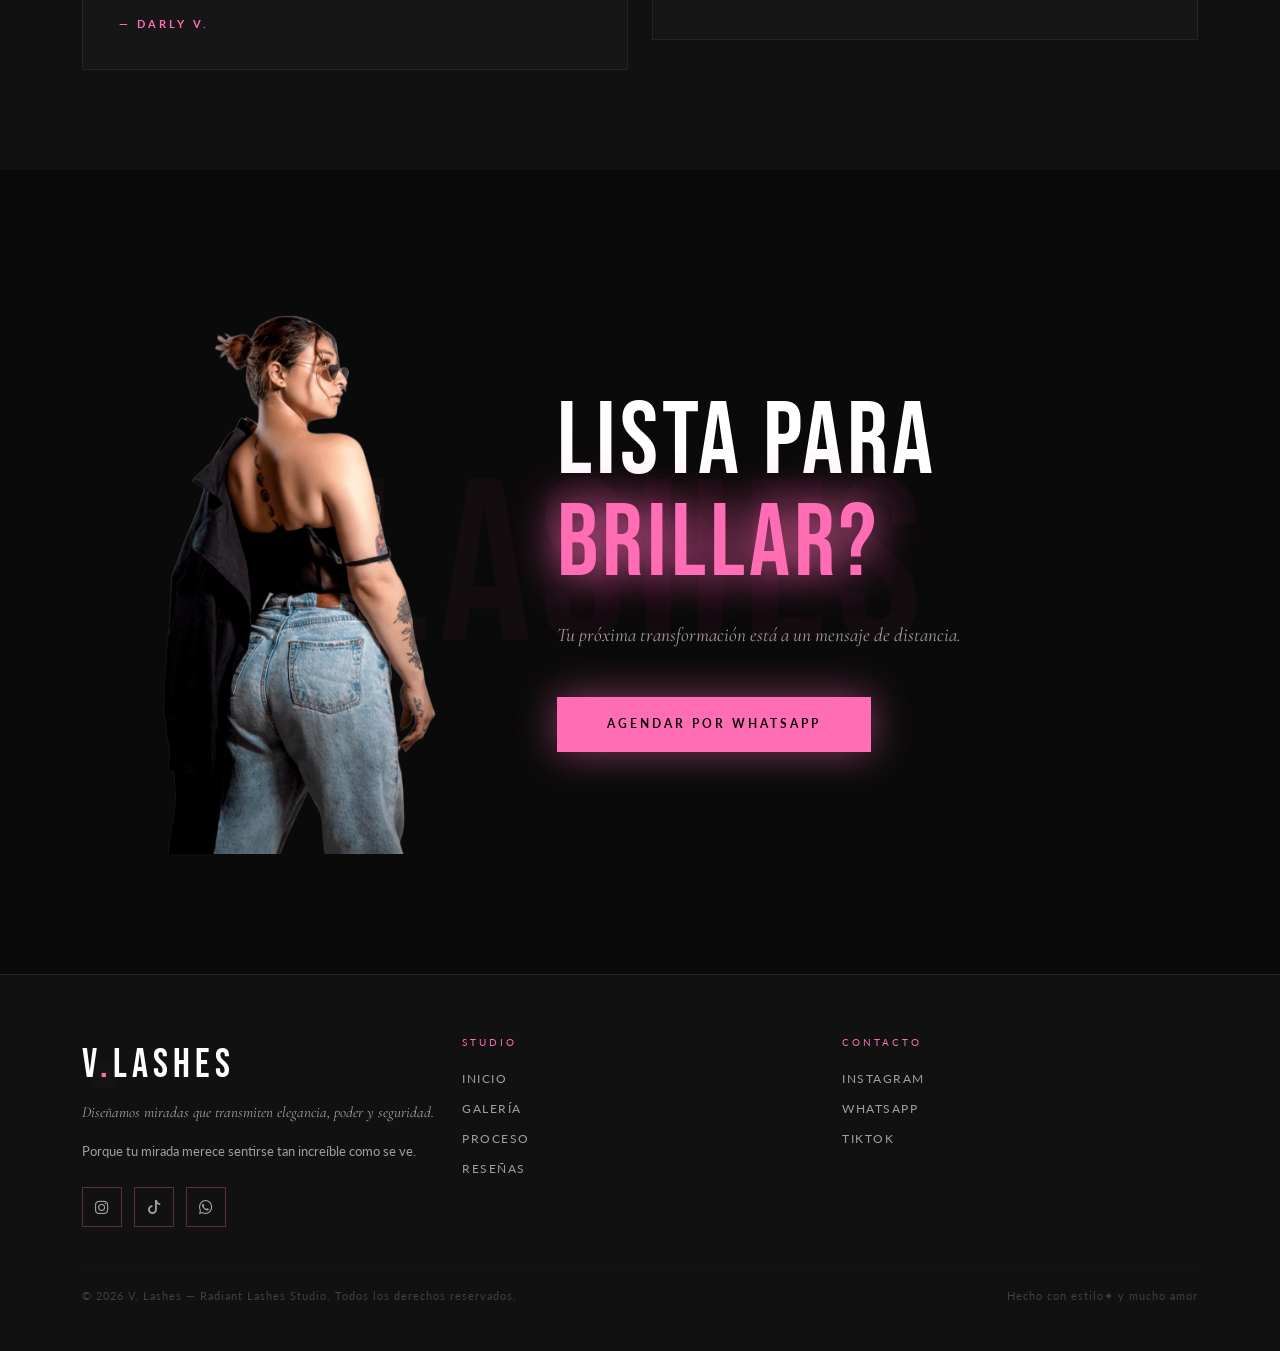
==== commit 96bee446: "fix: agregar efectos nuevos a tira rotativa" ====
--- a/index.html
+++ b/index.html
@@ -77,18 +77,18 @@
 
     <div class="marquee-section">
         <div class="marquee-track" id="marqueeTrack">
-            <span class="marquee-item">EXTENSIONES CLÁSICAS <span>✦</span></span>
-            <span class="marquee-item">VOLUMEN RUSO <span>✦</span></span>
-            <span class="marquee-item">MEGAVOLUMEN <span>✦</span></span>
-            <span class="marquee-item">LIFTING DE PESTAÑAS <span>✦</span></span>
-            <span class="marquee-item">EFECTO HÚMEDO <span>✦</span></span>
-            <span class="marquee-item">STYLE NATURAL <span>✦</span></span>
-            <span class="marquee-item">EXTENSIONES CLÁSICAS <span>✦</span></span>
-            <span class="marquee-item">VOLUMEN RUSO <span>✦</span></span>
-            <span class="marquee-item">MEGAVOLUMEN <span>✦</span></span>
-            <span class="marquee-item">LIFTING DE PESTAÑAS <span>✦</span></span>
-            <span class="marquee-item">EFECTO HÚMEDO <span>✦</span></span>
-            <span class="marquee-item">STYLE NATURAL <span>✦</span></span>
+            <span class="marquee-item">FOXY <span>✦</span></span>
+            <span class="marquee-item">HAWAIANO <span>✦</span></span>
+            <span class="marquee-item">RIMEL <span>✦</span></span>
+            <span class="marquee-item">COMIC DOLL <span>✦</span></span>
+            <span class="marquee-item">LIFTING COREANO <span>✦</span></span>
+            <span class="marquee-item">MEGA VOLUMEN 5D <span>✦</span></span>
+            <span class="marquee-item">BRATZ LASH SET <span>✦</span></span>
+            <span class="marquee-item">LUXURY 4D <span>✦</span></span>
+            <span class="marquee-item">EFECTO WISPY <span>✦</span></span>
+            <span class="marquee-item">EFECTO HUMEDO <span>✦</span></span>
+            <span class="marquee-item">SET EFECTO LIFTING <span>✦</span></span>
+            <span class="marquee-item">RETIRO DE PESTAÑAS <span>✦</span></span>
         </div>
     </div>
 
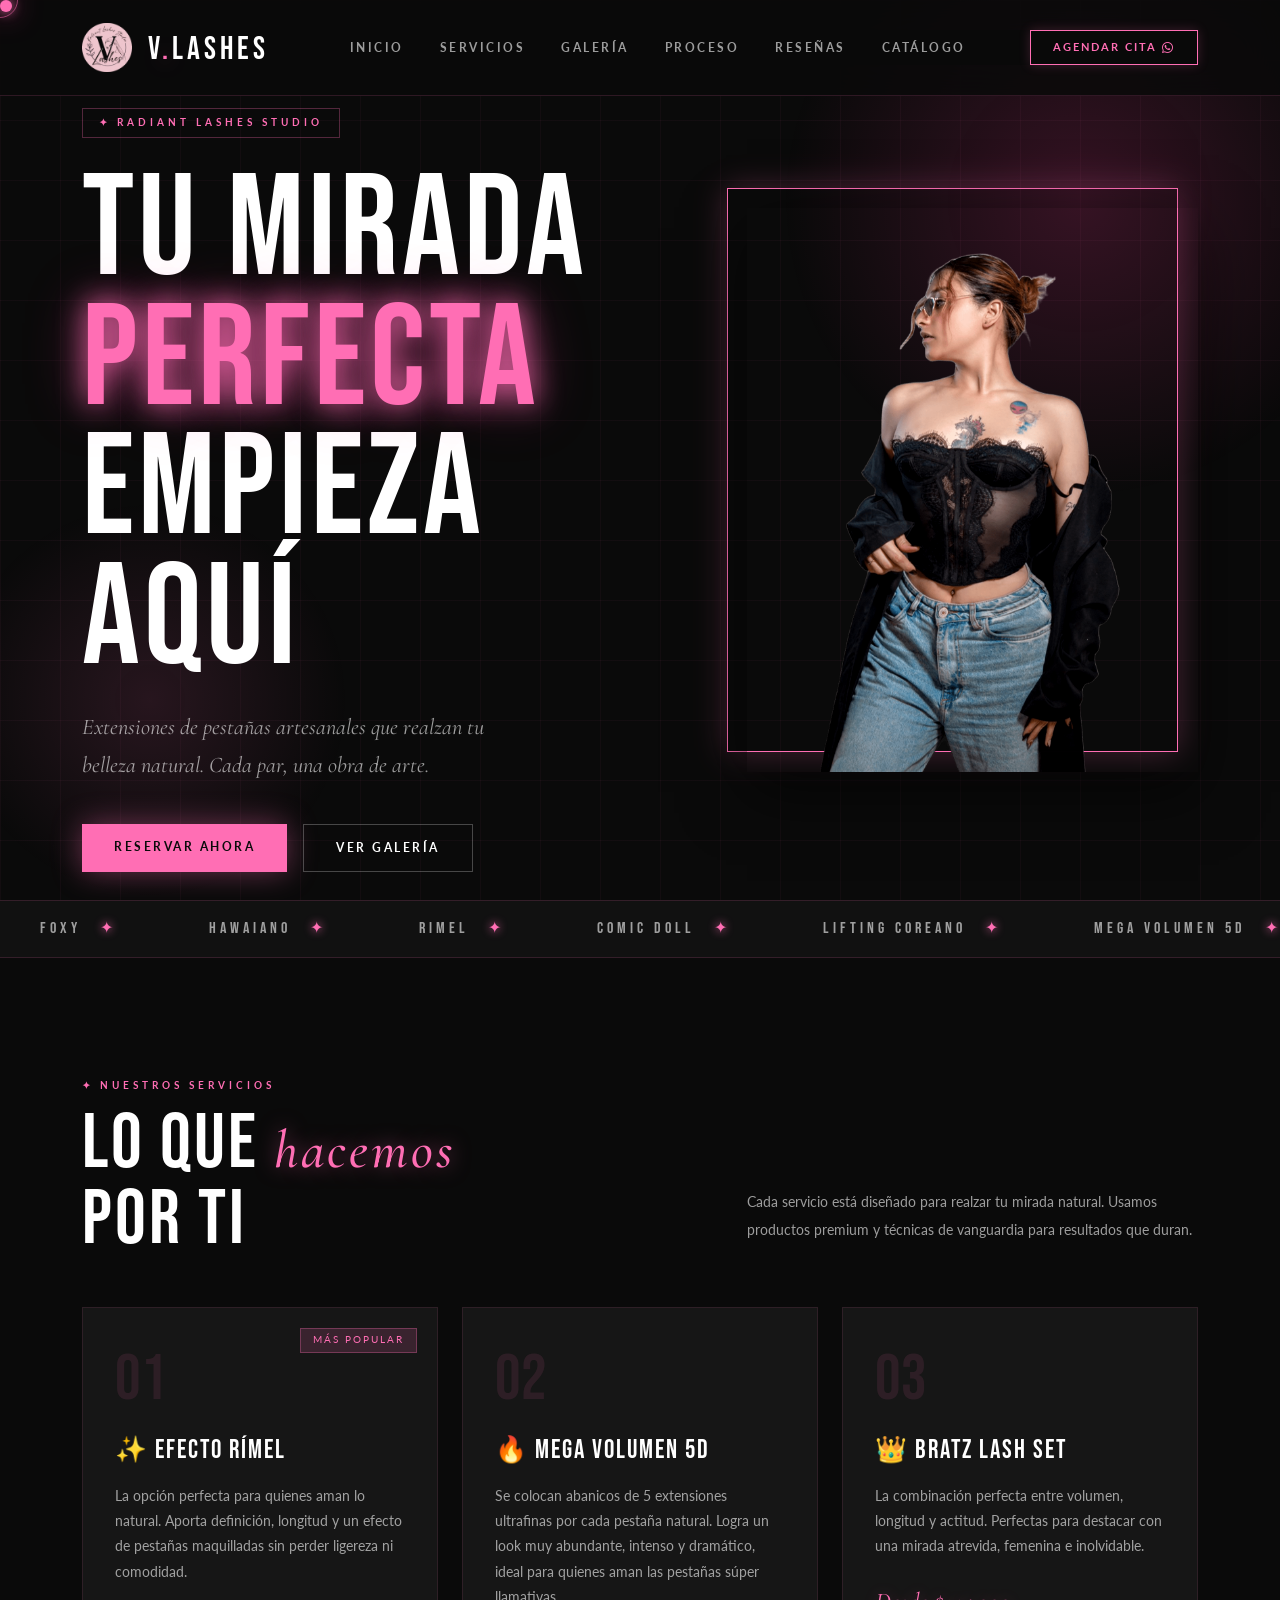
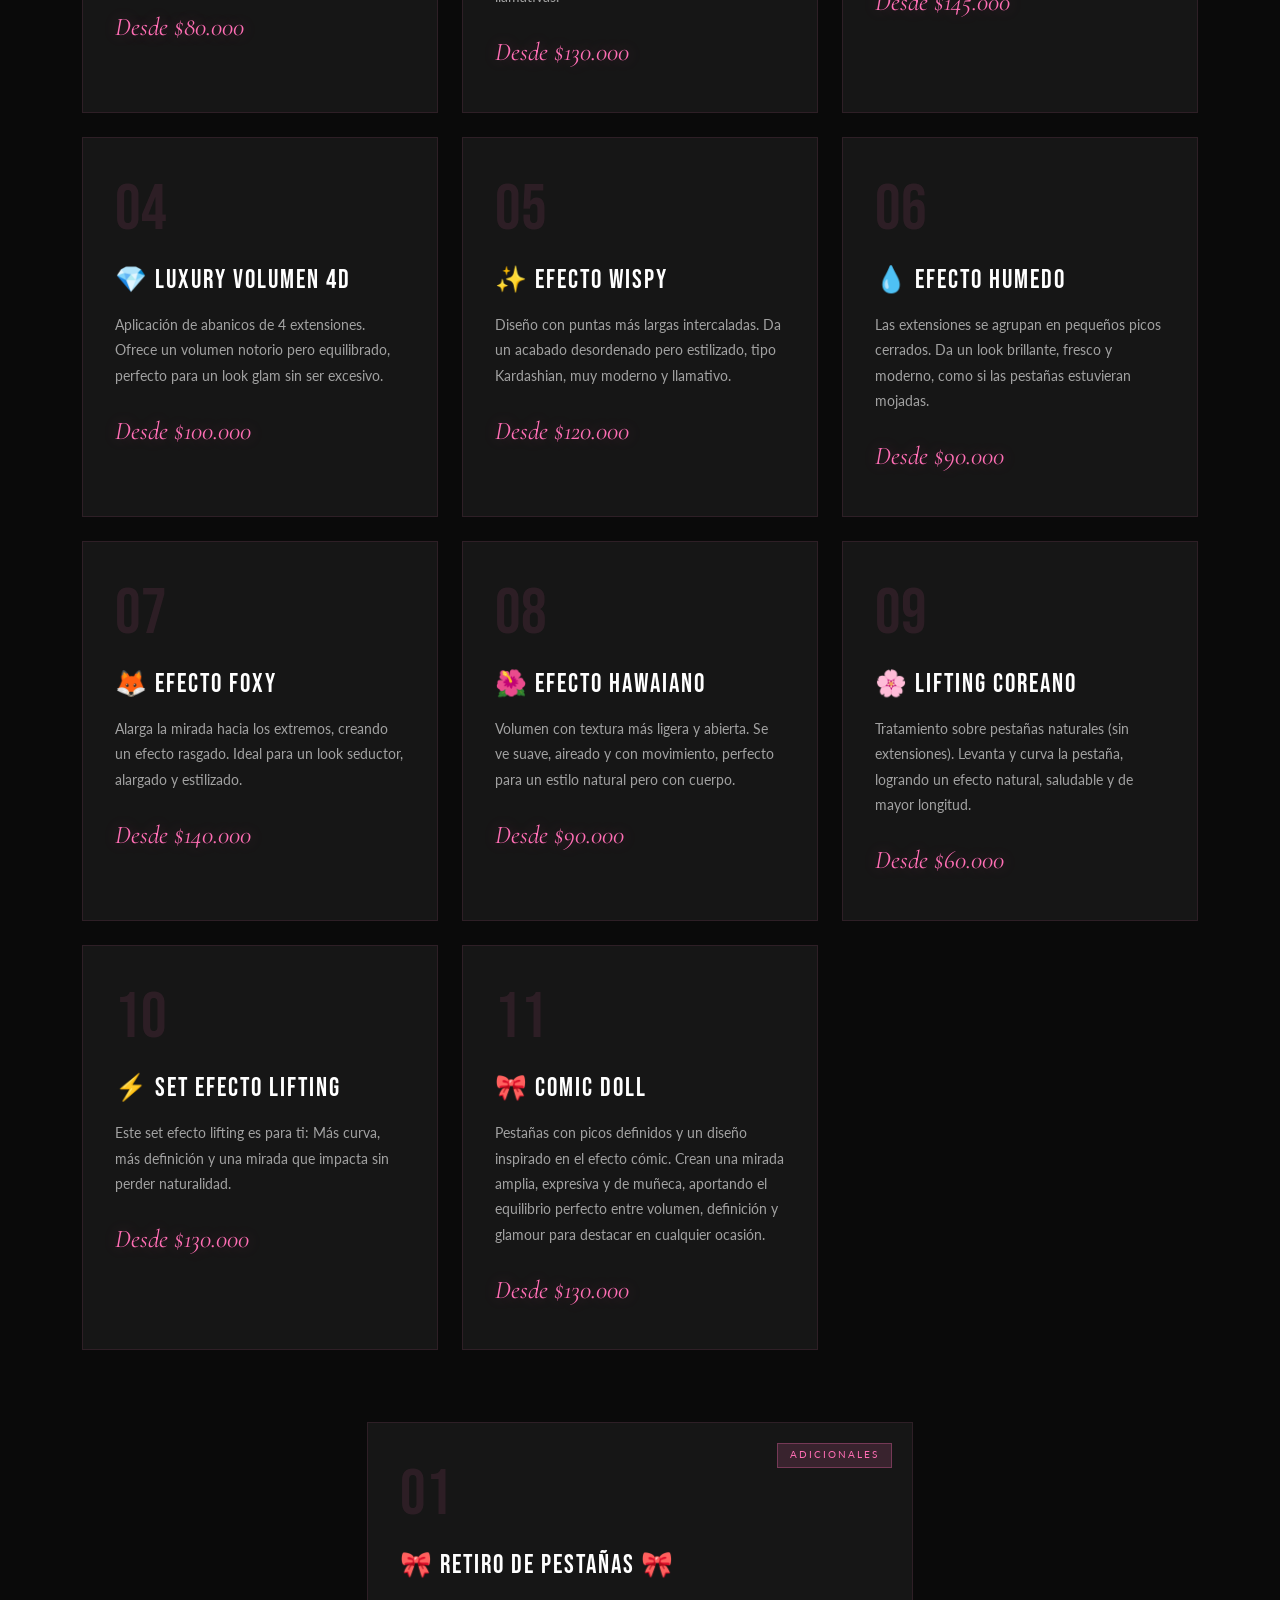
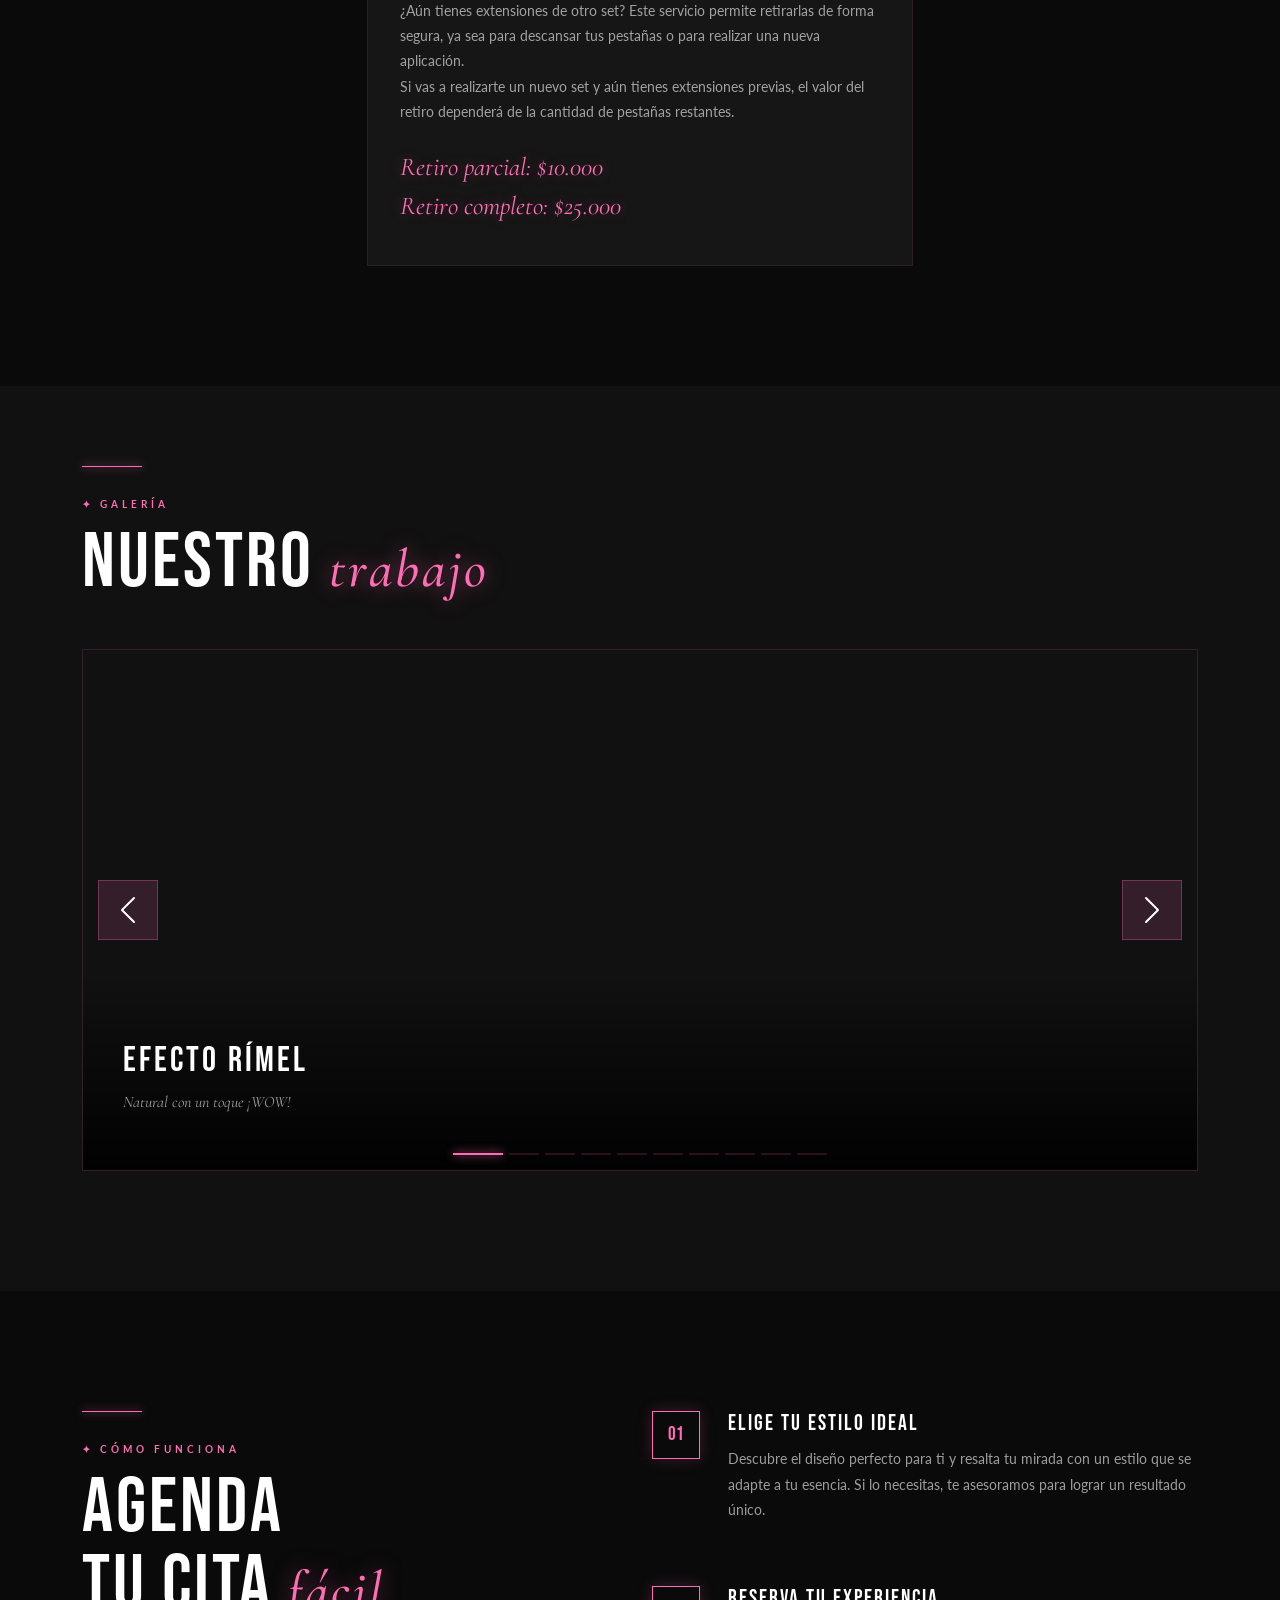
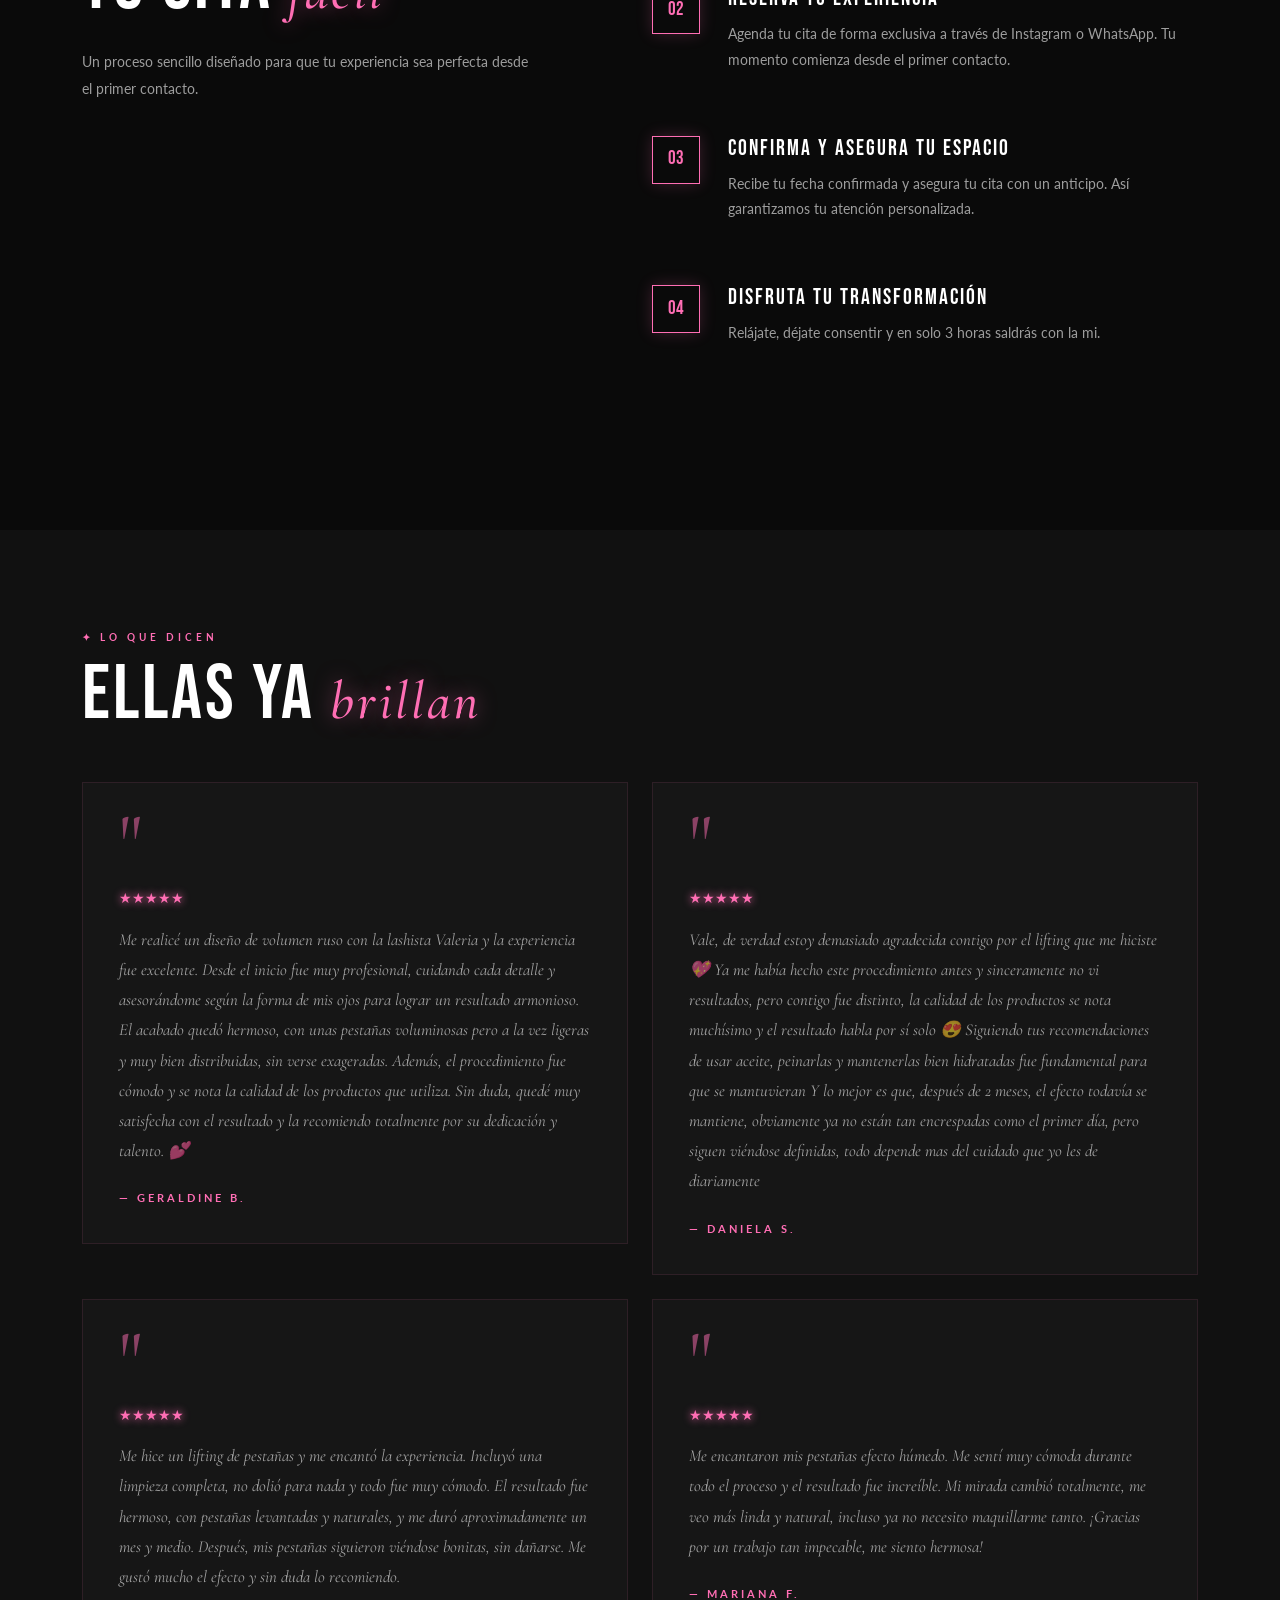
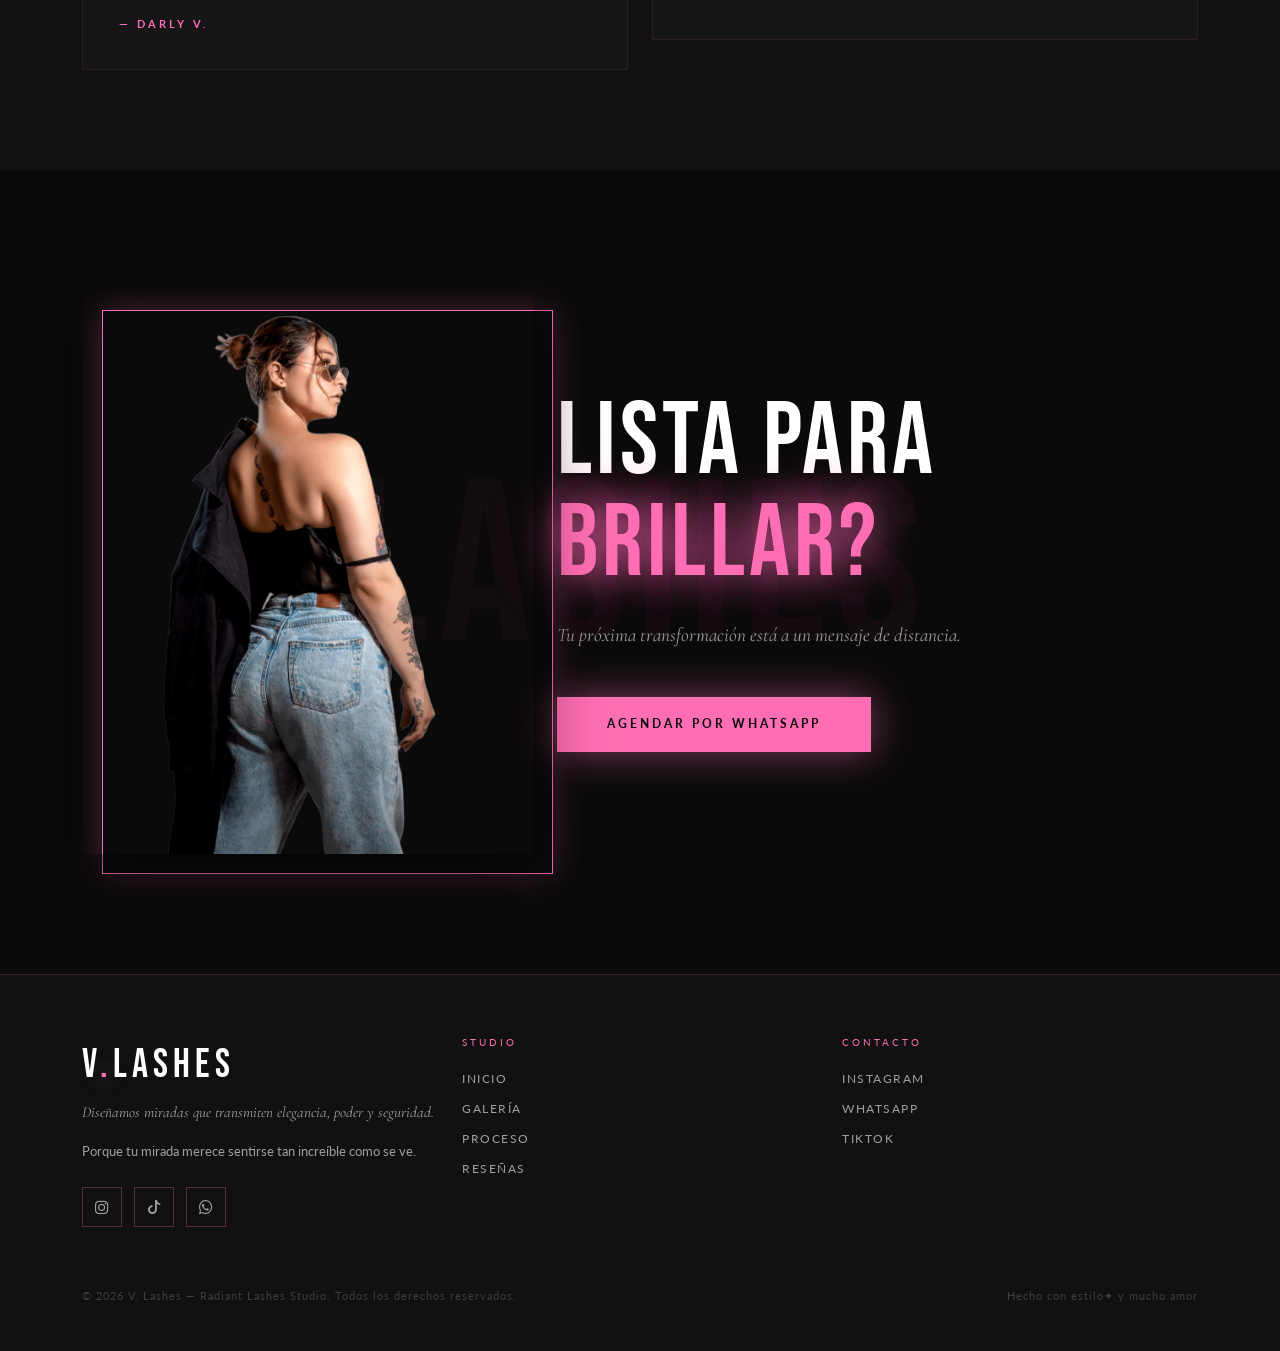
==== commit e754fb40: "feat: Agregar catalogo de productos con enlace personalizado a whatsapp" ====
--- a/index.html
+++ b/index.html
@@ -36,6 +36,7 @@
                     <li class="nav-item"><a class="nav-link" href="#galeria">Galería</a></li>
                     <li class="nav-item"><a class="nav-link" href="#proceso">Proceso</a></li>
                     <li class="nav-item"><a class="nav-link" href="#testimonios">Reseñas</a></li>
+                    <li class="nav-item"><a class="nav-link" href="catalogo.html">Catálogo</a></li>
                 </ul>
                 <a href="#cita" class="btn-nav-cita">Agendar cita
                     <i class="bi bi-whatsapp"></i>
--- a/css/styles.css
+++ b/css/styles.css
@@ -1006,6 +1006,8 @@
   left: -20px;
   width: 100%;
   height: 100%;
+  border: 1px solid var(--pink-neon);
+  box-shadow: 0 0 30px rgba(255, 110, 180, 0.25);
   z-index: -1;
 }
 
@@ -1015,6 +1017,7 @@
   object-fit: cover;
   display: block;
   filter: grayscale(15%) contrast(1.05);
+  box-shadow: 0 20px 60px rgba(0, 0, 0, 0.6);
 }
 
 /* CTA IMAGE */
@@ -1038,6 +1041,8 @@
   right: -20px;
   width: 100%;
   height: 100%;
+  border: 1px solid var(--pink-neon);
+  box-shadow: 0 0 30px rgba(255, 110, 180, 0.25);
   z-index: -1;
 }
 
@@ -1047,6 +1052,7 @@
   object-fit: cover;
   display: block;
   filter: grayscale(15%) contrast(1.05);
+  box-shadow: 0 20px 60px rgba(0, 0, 0, 0.6);
 }
 
 @media (max-width: 991px) {
@@ -1054,4 +1060,366 @@
   .cta-section .row {
     text-align: center;
   }
+}
+
+/* ===================== CATÁLOGO ===================== */
+
+/* Hero pequeño del catálogo */
+.catalog-hero {
+  min-height: 60vh;
+  display: flex;
+  align-items: center;
+  justify-content: center;
+  text-align: center;
+  position: relative;
+  overflow: hidden;
+  padding-top: 80px;
+}
+
+.catalog-hero .hero-tag {
+  display: inline-block;
+}
+
+.catalog-hero .section-title {
+  margin-top: 16px;
+}
+
+.catalog-hero p {
+  font-family: var(--font-serif);
+  font-style: italic;
+  color: var(--white-muted);
+  font-size: clamp(1rem, 2.2vw, 1.3rem);
+  max-width: 600px;
+  margin: 24px auto 0;
+  line-height: 1.8;
+}
+
+/* Paneles parallax alternados */
+.catalog-panel {
+  position: relative;
+  min-height: 85vh;
+  display: flex;
+  align-items: center;
+  overflow: hidden;
+  border-top: 1px solid rgba(255, 110, 180, 0.08);
+  padding: 80px 0;
+}
+
+.catalog-panel-bg {
+  position: absolute;
+  inset: 0;
+  background-size: contain;
+  background-repeat: no-repeat;
+  background-position: center;
+  background-attachment: fixed;
+  z-index: 0;
+}
+
+.catalog-panel-bg::after {
+  content: '';
+  position: absolute;
+  inset: 0;
+  background: rgba(10, 10, 10, 0.78);
+}
+
+/* Marco de la foto del set */
+.catalog-img-frame {
+  position: relative;
+  z-index: 2;
+}
+
+.catalog-img-frame::before {
+  content: '';
+  position: absolute;
+  top: -16px;
+  left: -16px;
+  width: 100%;
+  height: 100%;
+  border: 1px solid var(--pink-neon);
+  box-shadow: 0 0 30px rgba(255, 110, 180, 0.25);
+  z-index: -1;
+}
+
+.catalog-panel.reverse .catalog-img-frame::before {
+  left: auto;
+  right: -16px;
+}
+
+.catalog-img-frame img {
+  width: 100%;
+  aspect-ratio: 4 / 5;
+  object-fit: cover;
+  display: block;
+  filter: contrast(1.05) saturate(1.1);
+  box-shadow: 0 20px 60px rgba(0, 0, 0, 0.6);
+}
+
+/* Tarjeta de contenido sobre el fondo parallax */
+.catalog-panel-content {
+  position: relative;
+  z-index: 2;
+  padding: 44px;
+  background: rgba(10, 10, 10, 0.6);
+  border: 1px solid rgba(255, 110, 180, 0.15);
+  backdrop-filter: blur(8px);
+  -webkit-backdrop-filter: blur(8px);
+}
+
+.catalog-panel-content .service-num {
+  color: rgba(255, 110, 180, 0.25);
+}
+
+.catalog-panel-content .service-desc {
+  max-width: 460px;
+}
+
+.catalog-panel-content .service-price {
+  margin-bottom: 28px;
+}
+
+@media (max-width: 991px) {
+  .catalog-panel {
+    min-height: auto;
+  }
+
+  .catalog-img-frame {
+    margin-bottom: 32px;
+  }
+
+  .catalog-panel-content {
+    padding: 32px;
+  }
+}
+
+@media (max-width: 768px) {
+  .catalog-panel-bg {
+    background-attachment: scroll;
+  }
+}
+
+/* ===================== PORTADA EDITORIAL DEL CATÁLOGO ===================== */
+.magazine-cover {
+  position: relative;
+  background: var(--black);
+}
+
+.magazine-back-btn {
+  position: fixed;
+  top: 24px;
+  left: 24px;
+  z-index: 1001;
+  width: 44px;
+  height: 44px;
+  border: 1px solid var(--pink-neon);
+  background: rgba(10, 10, 10, 0.6);
+  backdrop-filter: blur(10px);
+  -webkit-backdrop-filter: blur(10px);
+  color: var(--pink-neon);
+  display: flex;
+  align-items: center;
+  justify-content: center;
+  font-size: 1.1rem;
+  text-decoration: none;
+  transition: all 0.3s ease;
+  box-shadow: 0 0 15px rgba(255, 110, 180, 0.2);
+}
+
+.magazine-back-btn:hover {
+  background: var(--pink-neon);
+  color: var(--black);
+  box-shadow: 0 0 25px rgba(255, 110, 180, 0.5);
+}
+
+/* Panel superior con borde inferior rasgado */
+.magazine-hero {
+  position: relative;
+  min-height: 92vh;
+  display: flex;
+  overflow: hidden;
+  clip-path: polygon(0% 0%, 100% 0%, 100% 100%, 96.67% 99.0%, 93.33% 100%, 90.0% 97.78%, 86.67% 99.02%, 83.33% 98.36%, 80.0% 100%, 76.67% 97.92%, 73.33% 99.62%, 70.0% 99.23%, 66.67% 100%, 63.33% 97.57%, 60.0% 100%, 56.67% 98.96%, 53.33% 99.33%, 50.0% 98.86%, 46.67% 100%, 43.33% 98.03%, 40.0% 98.86%, 36.67% 98.76%, 33.33% 99.32%, 30.0% 97.62%, 26.67% 99.81%, 23.33% 97.76%, 20.0% 100%, 16.67% 99.17%, 13.33% 100%, 10.0% 98.09%, 6.67% 99.46%, 3.33% 97.61%, 0.0% 100%);
+}
+
+.magazine-hero-bg {
+  position: absolute;
+  inset: 0;
+  background-size: cover;
+  background-position: center;
+  filter: grayscale(25%) contrast(1.1) brightness(0.85);
+}
+
+.magazine-hero-bg::after {
+  content: '';
+  position: absolute;
+  inset: 0;
+  background: linear-gradient(180deg, rgba(10, 10, 10, 0.15) 0%, rgba(10, 10, 10, 0.75) 100%);
+}
+
+.magazine-hero-content {
+  position: relative;
+  z-index: 2;
+  width: 100%;
+  padding: 100px 6vw 140px;
+  display: flex;
+  justify-content: space-between;
+  align-items: flex-start;
+  flex-wrap: wrap;
+  gap: 40px;
+}
+
+.magazine-title-block {
+  font-family: var(--font-display);
+  font-size: clamp(2.8rem, 7vw, 5.5rem);
+  line-height: 1.05;
+  letter-spacing: 6px;
+  color: var(--white);
+}
+
+.magazine-title-block span {
+  display: block;
+}
+
+.magazine-title-block .neon {
+  color: var(--pink-neon);
+  text-shadow: 0 0 30px var(--pink-neon), 0 0 60px rgba(255, 61, 154, 0.4);
+}
+
+.magazine-hero-desc {
+  font-family: var(--font-serif);
+  font-style: italic;
+  font-size: clamp(1rem, 1.6vw, 1.3rem);
+  color: var(--white-muted);
+  max-width: 360px;
+  text-align: right;
+  line-height: 1.9;
+}
+
+.magazine-hero-desc::before {
+  content: '✦';
+  display: block;
+  color: var(--pink-neon);
+  font-size: 1rem;
+  margin-bottom: 12px;
+  text-align: right;
+}
+
+/* Panel "Sobre mí" */
+.magazine-sobre {
+  position: relative;
+  background: var(--black-mid);
+  padding: 80px 0 120px;
+  margin-top: -4vh;
+}
+
+.magazine-sobre-title {
+  font-family: var(--font-display);
+  font-size: clamp(4rem, 13vw, 10rem);
+  letter-spacing: 4px;
+  color: var(--white);
+  line-height: 1;
+  margin-bottom: 36px;
+}
+
+.magazine-sobre-title em {
+  font-family: var(--font-serif);
+  font-style: italic;
+  color: var(--pink-neon);
+  font-size: 0.6em;
+  text-shadow: 0 0 20px rgba(255, 110, 180, 0.5);
+}
+
+.magazine-sobre-text {
+  font-family: var(--font-serif);
+  font-style: italic;
+  font-size: clamp(1rem, 1.8vw, 1.25rem);
+  color: var(--white-muted);
+  line-height: 2;
+  max-width: 460px;
+}
+
+.magazine-photos {
+  position: relative;
+}
+
+.magazine-photo {
+  width: 100%;
+  object-fit: cover;
+  display: block;
+  filter: grayscale(10%) contrast(1.05) saturate(1.05);
+  box-shadow: 0 20px 60px rgba(0, 0, 0, 0.6);
+}
+
+.magazine-photo.torn-left {
+  aspect-ratio: 4 / 3;
+  clip-path: polygon(100% 0%, 0% 0.0%, 1.39% 4.17%, 0% 8.33%, 1.86% 12.5%, 0% 16.67%, 0.51% 20.83%, 0% 25.0%, 0.41% 29.17%, 0% 33.33%, 0.89% 37.5%, 1.36% 41.67%, 2.32% 45.83%, 0.63% 50.0%, 2.76% 54.17%, 0.8% 58.33%, 2.7% 62.5%, 0.67% 66.67%, 1.09% 70.83%, 0.41% 75.0%, 1.89% 79.17%, 0.87% 83.33%, 2.2% 87.5%, 0% 91.67%, 1.06% 95.83%, 0% 100.0%, 100% 100%);
+  margin-bottom: 24px;
+}
+
+.magazine-photo.torn-left.second {
+  aspect-ratio: 16 / 9;
+}
+
+@media (max-width: 991px) {
+  .magazine-hero-content {
+    padding: 90px 24px 100px;
+  }
+
+  .magazine-hero-desc {
+    text-align: left;
+    max-width: 100%;
+  }
+
+  .magazine-hero-desc::before {
+    text-align: left;
+  }
+
+  .magazine-photos {
+    margin-top: 48px;
+  }
+}
+
+/* RECOMENDACIONES */
+.recomendaciones-section {
+  padding: 120px 0;
+  background: var(--black-mid);
+}
+
+.tip-card {
+  background: var(--black-card);
+  border: 1px solid rgba(255, 110, 180, 0.1);
+  padding: 32px 28px;
+  height: 100%;
+  transition: all 0.3s ease;
+}
+
+.tip-card:hover {
+  border-color: rgba(255, 110, 180, 0.3);
+  transform: translateY(-4px);
+  box-shadow: 0 14px 40px rgba(255, 61, 154, 0.12);
+}
+
+.tip-icon {
+  width: 48px;
+  height: 48px;
+  border: 1px solid var(--pink-neon);
+  display: flex;
+  align-items: center;
+  justify-content: center;
+  font-size: 1.3rem;
+  color: var(--pink-neon);
+  margin-bottom: 20px;
+  box-shadow: 0 0 15px rgba(255, 110, 180, 0.2);
+}
+
+.tip-title {
+  font-family: var(--font-display);
+  font-size: 1.15rem;
+  letter-spacing: 1.5px;
+  color: var(--white);
+  margin-bottom: 10px;
+}
+
+.tip-desc {
+  font-size: 0.85rem;
+  color: var(--white-muted);
+  line-height: 1.7;
 }
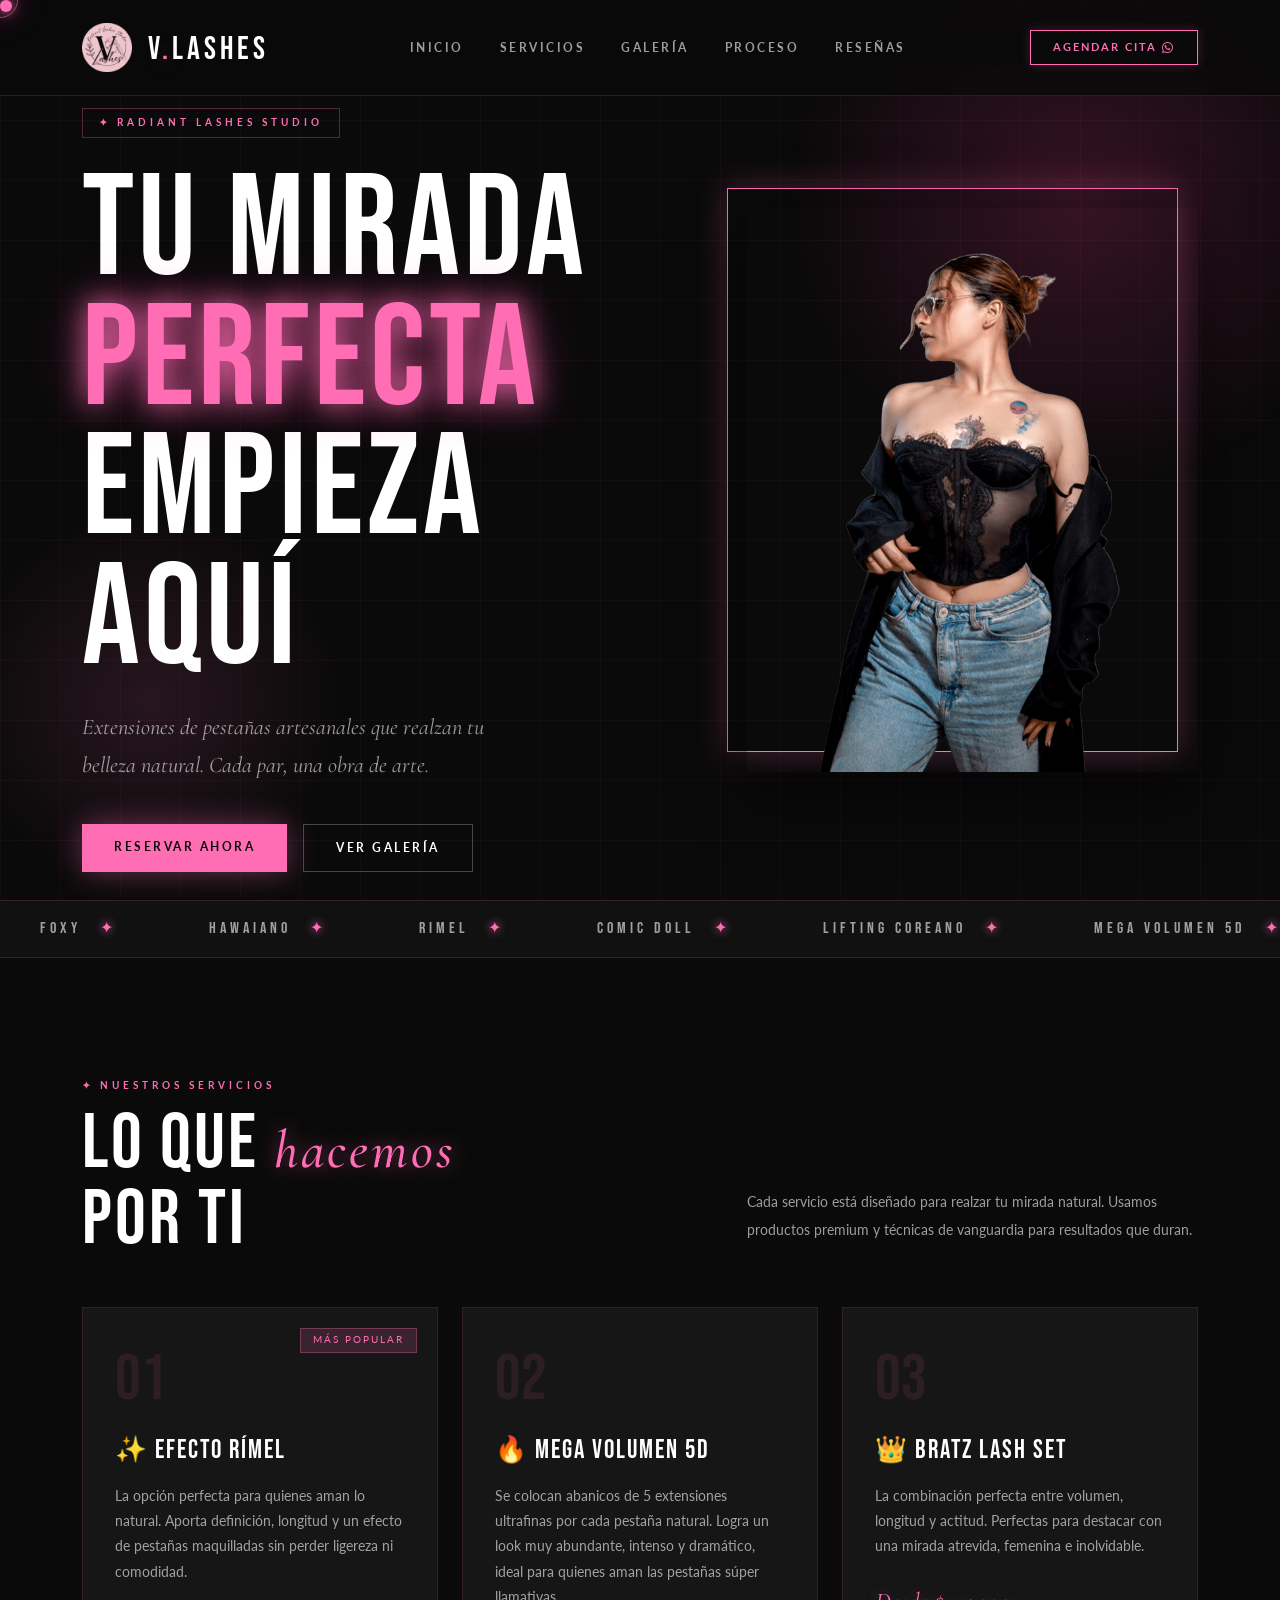
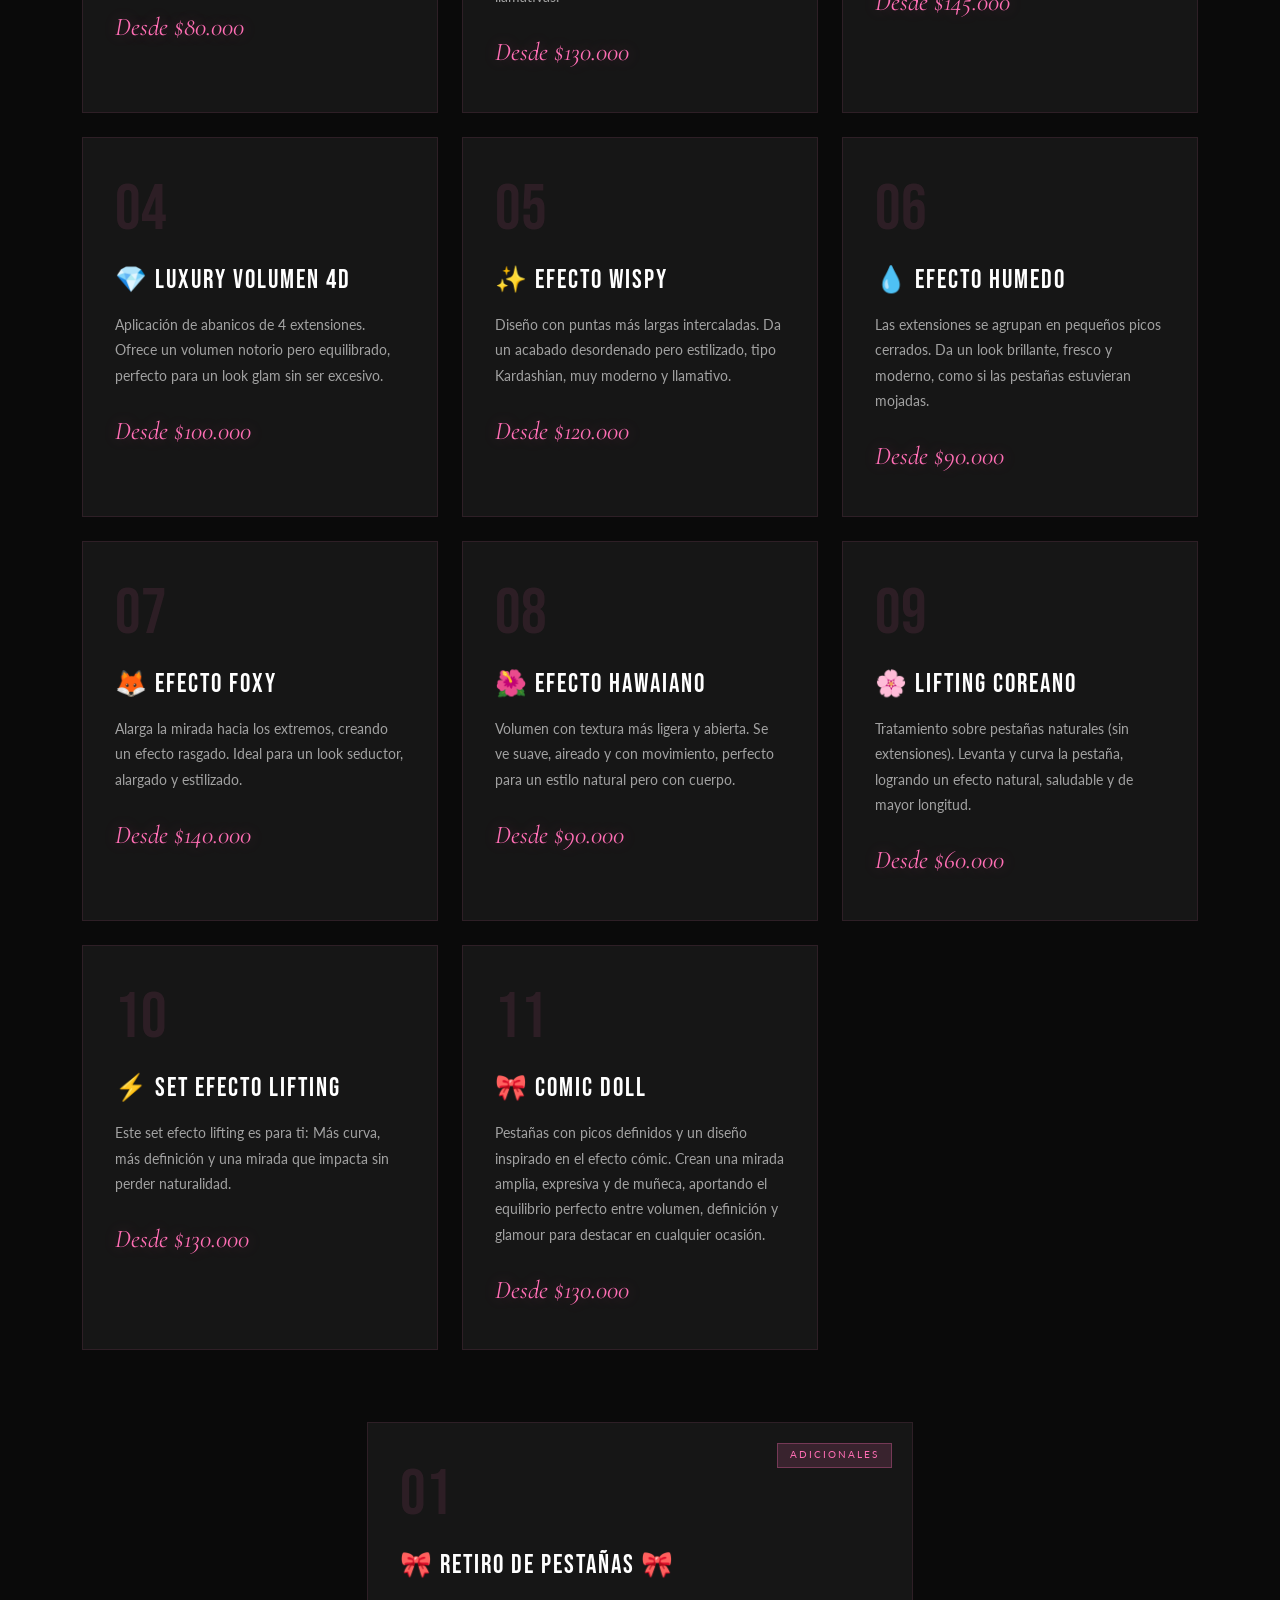
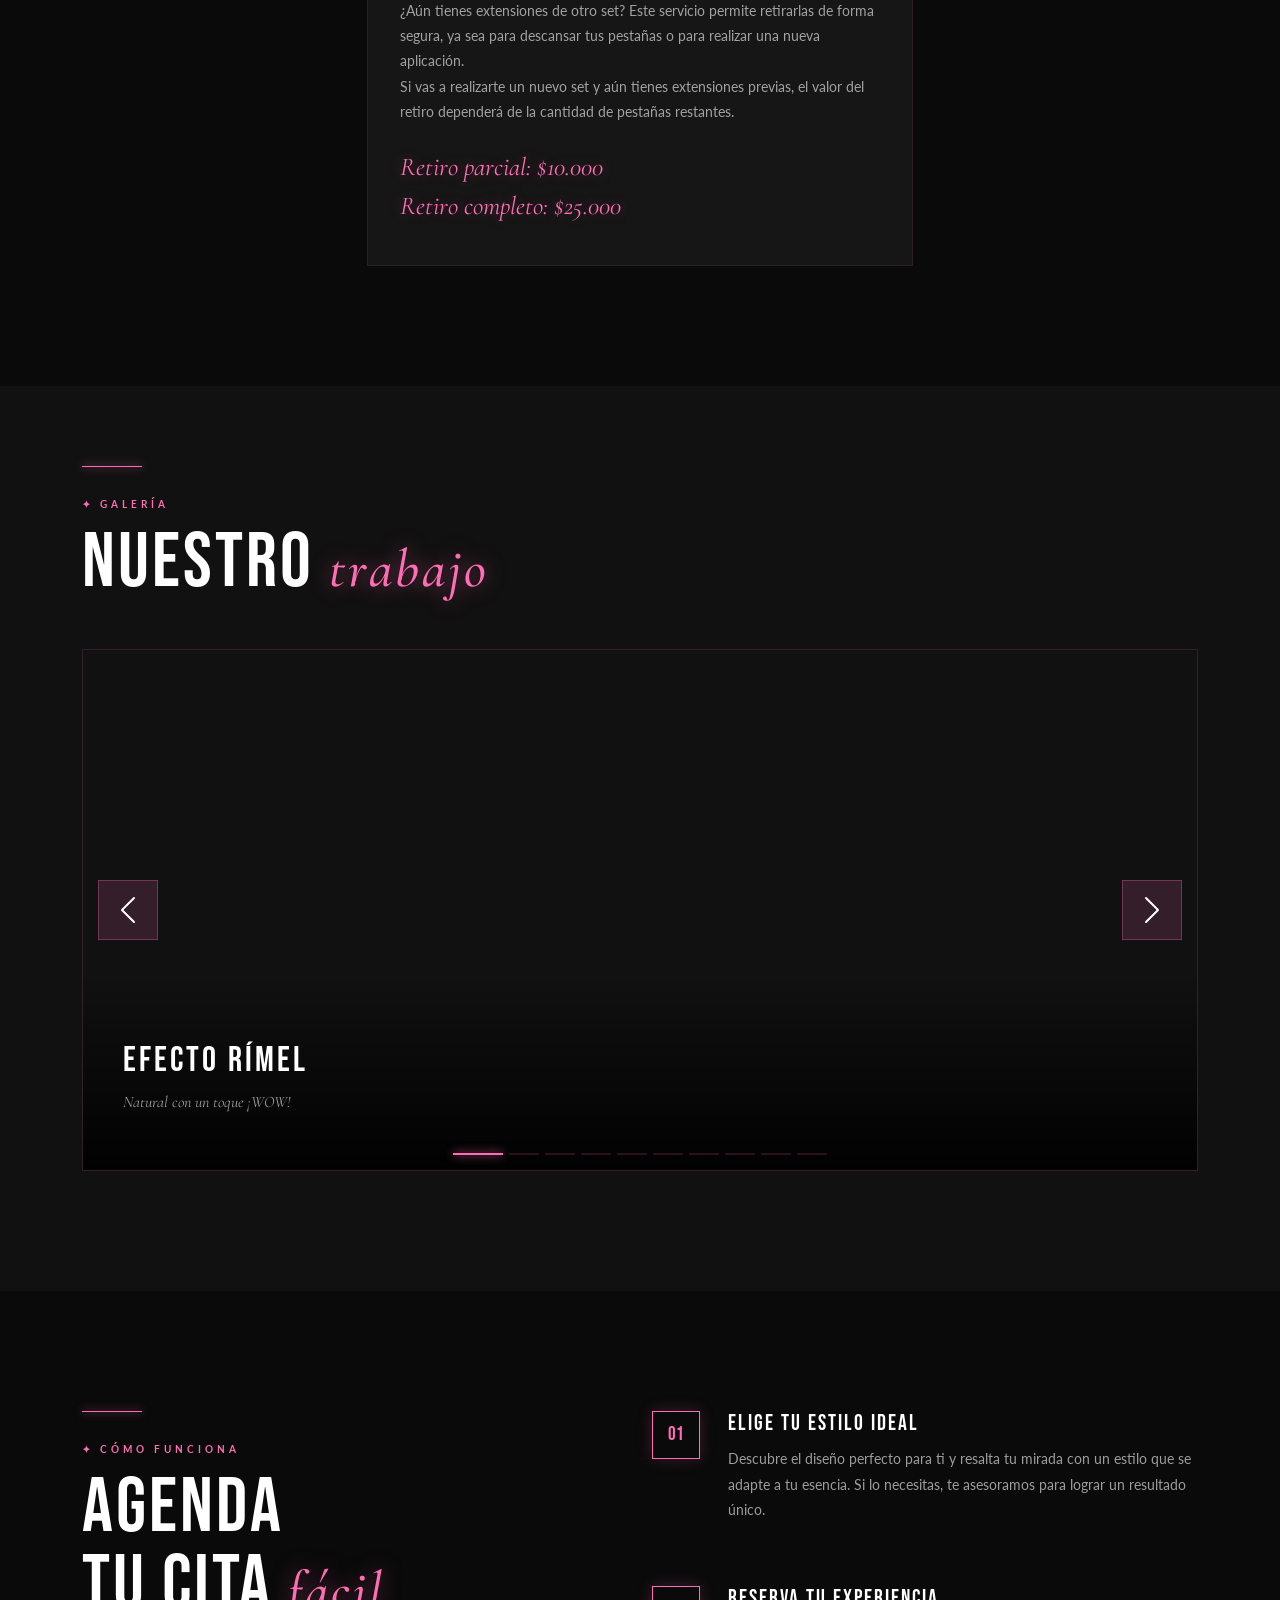
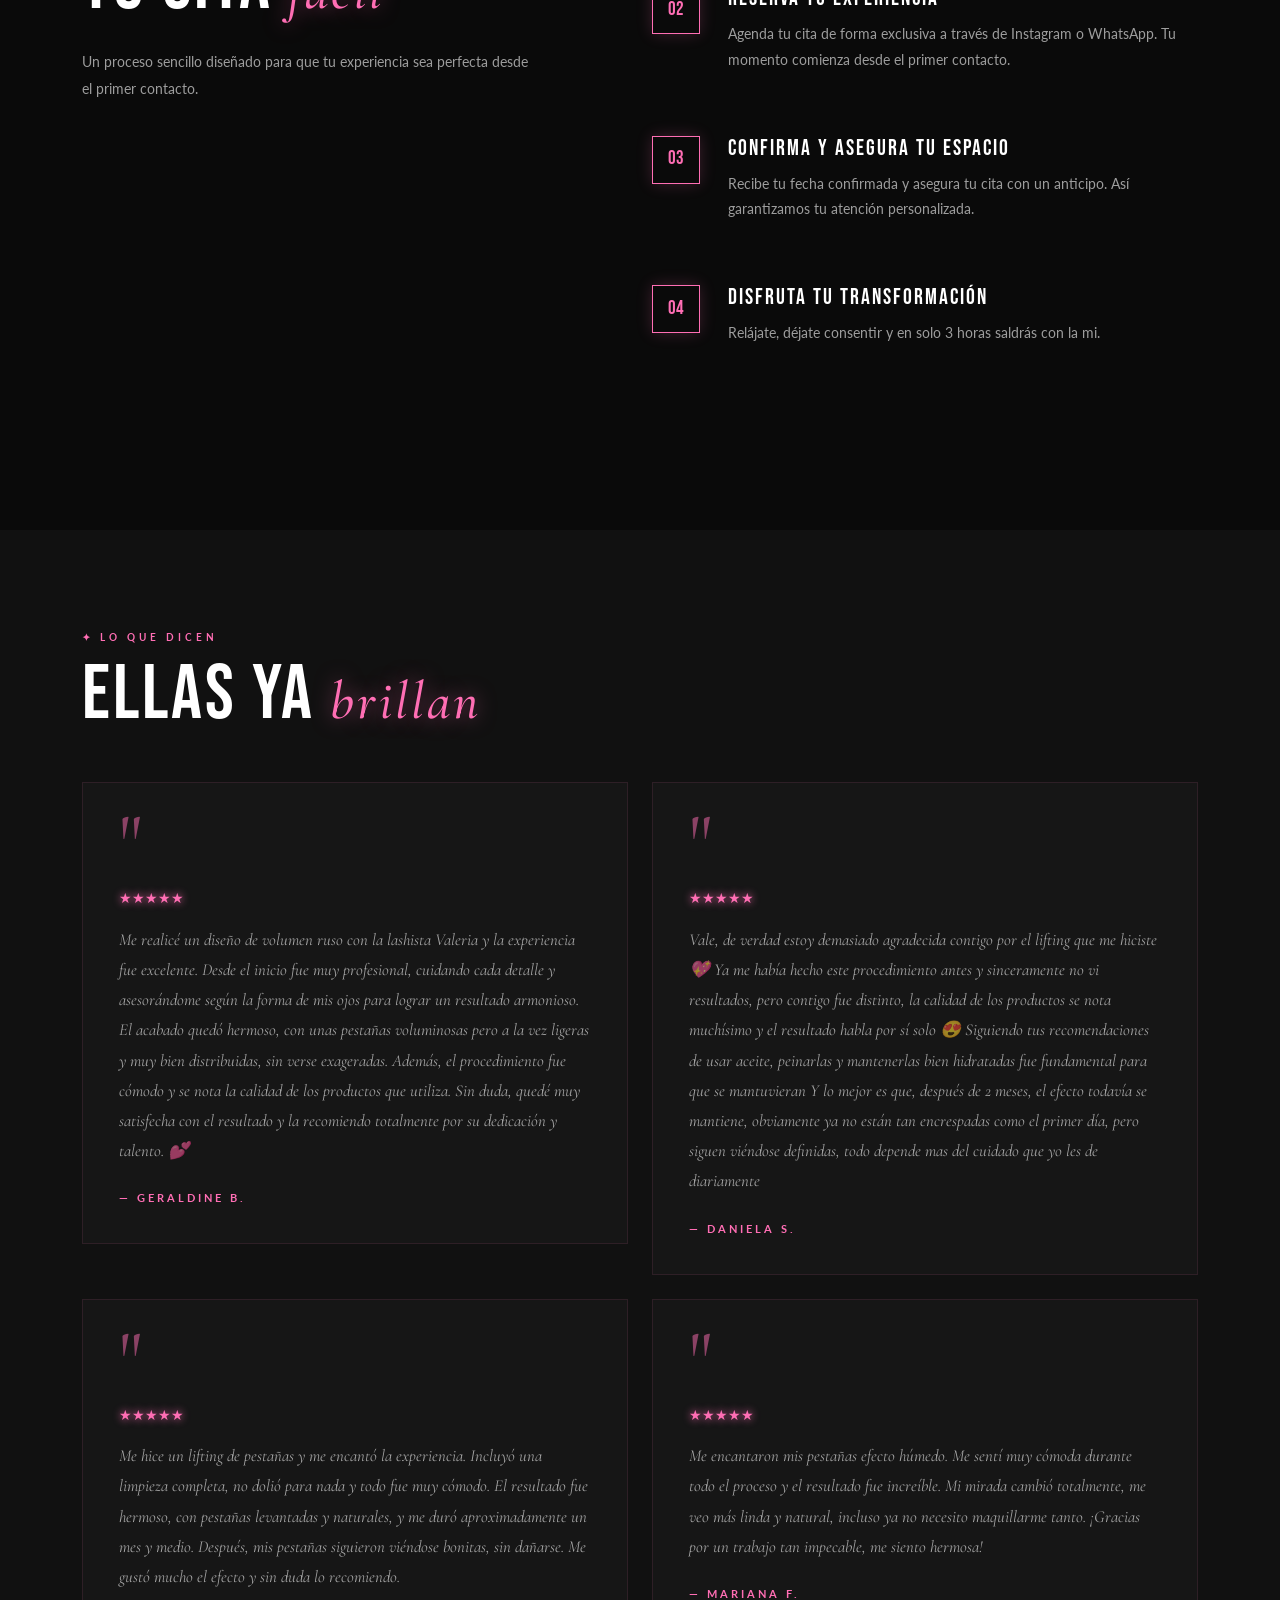
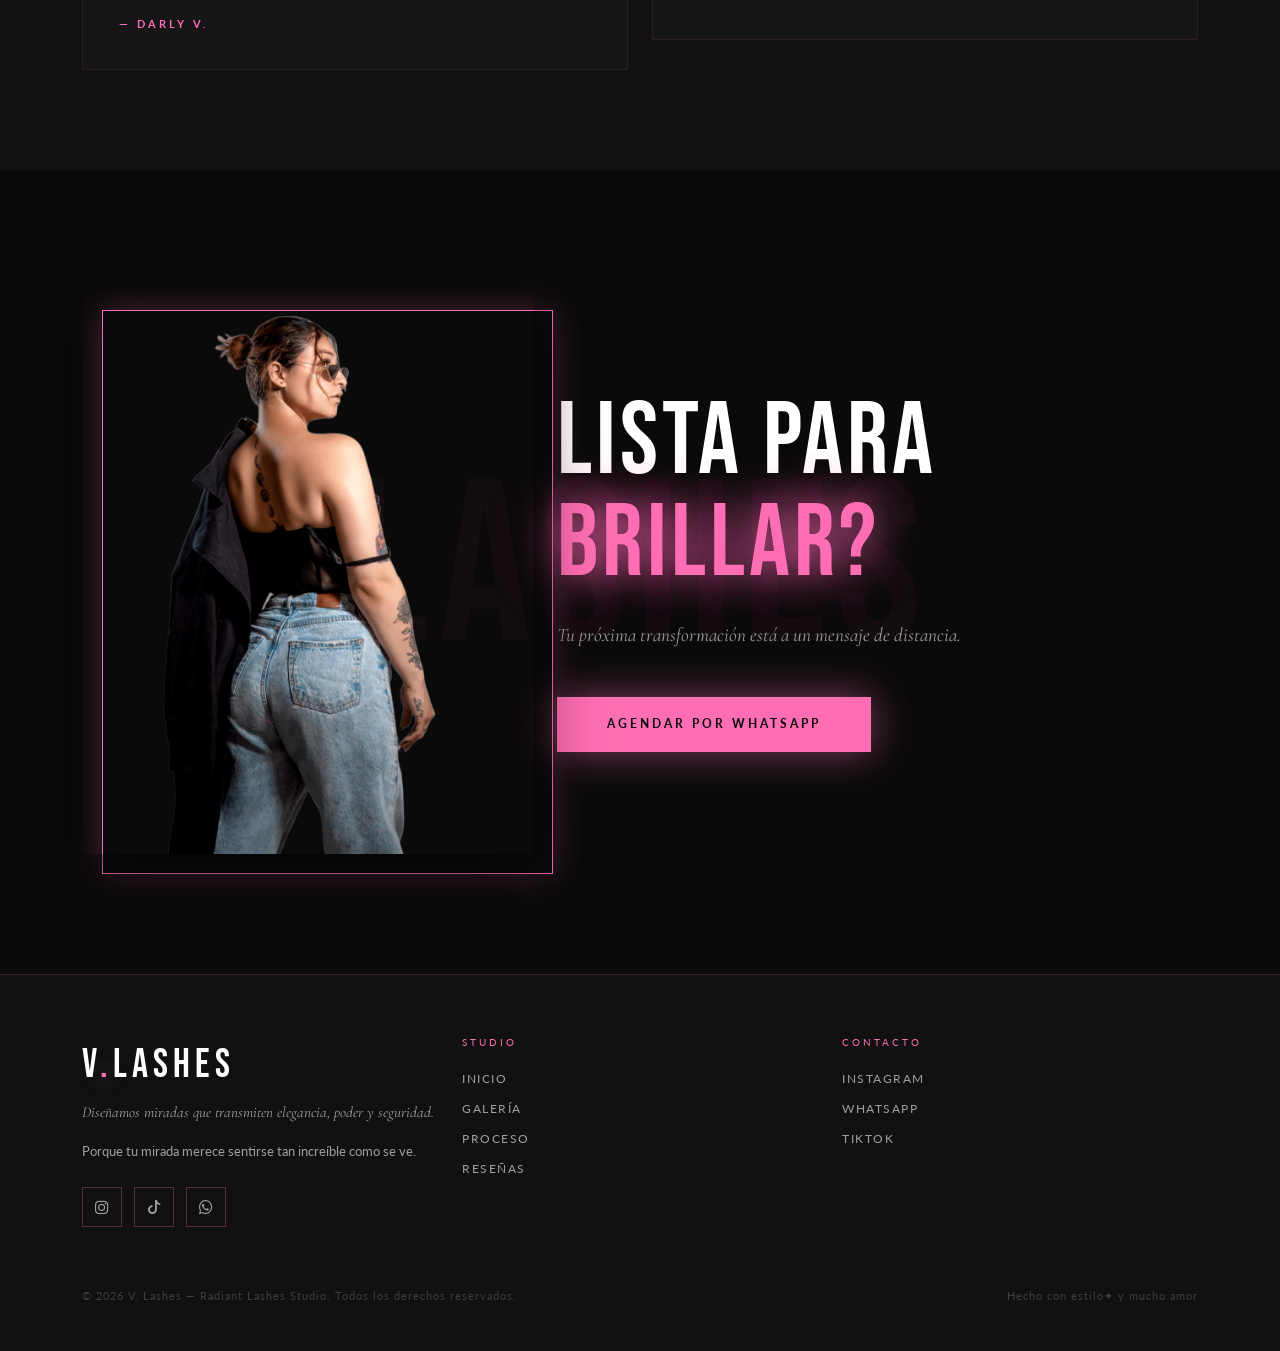
==== commit c912a197: "fix: cambiar efecto hawaiano" ====
--- a/index.html
+++ b/index.html
@@ -36,7 +36,6 @@
                     <li class="nav-item"><a class="nav-link" href="#galeria">Galería</a></li>
                     <li class="nav-item"><a class="nav-link" href="#proceso">Proceso</a></li>
                     <li class="nav-item"><a class="nav-link" href="#testimonios">Reseñas</a></li>
-                    <li class="nav-item"><a class="nav-link" href="catalogo.html">Catálogo</a></li>
                 </ul>
                 <a href="#cita" class="btn-nav-cita">Agendar cita
                     <i class="bi bi-whatsapp"></i>
--- a/css/styles.css
+++ b/css/styles.css
@@ -1,1425 +1,1426 @@
 :root {
-  --pink-neon: #ff6eb4;
-  --pink-glow: #ff3d9a;
-  --pink-soft: #f9b8d4;
-  --pink-pale: #fde8f2;
-  --black: #0a0a0a;
-  --black-mid: #111111;
-  --black-card: #161616;
-  --white: #ffffff;
-  --white-muted: rgba(255, 255, 255, 0.6);
-  --font-display: 'Bebas Neue', sans-serif;
-  --font-serif: 'Cormorant Garamond', serif;
-  --font-body: 'Lato', sans-serif;
+	--pink-neon: #ff6eb4;
+	--pink-glow: #ff3d9a;
+	--pink-soft: #f9b8d4;
+	--pink-pale: #fde8f2;
+	--black: #0a0a0a;
+	--black-mid: #111111;
+	--black-card: #161616;
+	--white: #ffffff;
+	--white-muted: rgba(255, 255, 255, 0.6);
+	--font-display: 'Bebas Neue', sans-serif;
+	--font-serif: 'Cormorant Garamond', serif;
+	--font-body: 'Lato', sans-serif;
 }
 
 *,
 *::before,
 *::after {
-  margin: 0;
-  padding: 0;
-  box-sizing: border-box;
+	margin: 0;
+	padding: 0;
+	box-sizing: border-box;
 }
 
 html {
-  scroll-behavior: smooth;
+	scroll-behavior: smooth;
 }
 
 body {
-  background: var(--black);
-  color: var(--white);
-  font-family: var(--font-body);
-  overflow-x: hidden;
-  cursor: none;
+	background: var(--black);
+	color: var(--white);
+	font-family: var(--font-body);
+	overflow-x: hidden;
+	cursor: none;
 }
 
 /* CURSOR PERSONALIZADO */
 .cursor {
-  width: 12px;
-  height: 12px;
-  background: var(--pink-neon);
-  border-radius: 50%;
-  position: fixed;
-  top: 0;
-  left: 0;
-  pointer-events: none;
-  z-index: 9999;
-  transition: transform 0.15s ease;
-  box-shadow: 0 0 12px var(--pink-neon), 0 0 30px var(--pink-glow);
+	width: 12px;
+	height: 12px;
+	background: var(--pink-neon);
+	border-radius: 50%;
+	position: fixed;
+	top: 0;
+	left: 0;
+	pointer-events: none;
+	z-index: 9999;
+	transition: transform 0.15s ease;
+	box-shadow: 0 0 12px var(--pink-neon), 0 0 30px var(--pink-glow);
 }
 
 .cursor-ring {
-  width: 36px;
-  height: 36px;
-  border: 1px solid rgba(255, 110, 180, 0.5);
-  border-radius: 50%;
-  position: fixed;
-  top: 0;
-  left: 0;
-  pointer-events: none;
-  z-index: 9998;
-  transition: all 0.25s ease;
+	width: 36px;
+	height: 36px;
+	border: 1px solid rgba(255, 110, 180, 0.5);
+	border-radius: 50%;
+	position: fixed;
+	top: 0;
+	left: 0;
+	pointer-events: none;
+	z-index: 9998;
+	transition: all 0.25s ease;
 }
 
 /* PARTÍCULAS DE FONDO */
 #particles-bg {
-  position: fixed;
-  top: 0;
-  left: 0;
-  width: 100%;
-  height: 100%;
-  pointer-events: none;
-  z-index: 0;
-  overflow: hidden;
+	position: fixed;
+	top: 0;
+	left: 0;
+	width: 100%;
+	height: 100%;
+	pointer-events: none;
+	z-index: 0;
+	overflow: hidden;
 }
 
 .particle {
-  position: absolute;
-  border-radius: 50%;
-  background: var(--pink-neon);
-  opacity: 0;
-  animation: floatUp linear infinite;
+	position: absolute;
+	border-radius: 50%;
+	background: var(--pink-neon);
+	opacity: 0;
+	animation: floatUp linear infinite;
 }
 
 @keyframes floatUp {
-  0% {
-    transform: translateY(100vh) scale(0);
-    opacity: 0;
-  }
-
-  10% {
-    opacity: 0.15;
-  }
-
-  90% {
-    opacity: 0.08;
-  }
-
-  100% {
-    transform: translateY(-10vh) scale(1);
-    opacity: 0;
-  }
+	0% {
+		transform: translateY(100vh) scale(0);
+		opacity: 0;
+	}
+
+	10% {
+		opacity: 0.15;
+	}
+
+	90% {
+		opacity: 0.08;
+	}
+
+	100% {
+		transform: translateY(-10vh) scale(1);
+		opacity: 0;
+	}
 }
 
 /* NAVBAR */
 .navbar {
-  background: rgba(10, 10, 10, 0.85) !important;
-  backdrop-filter: blur(20px);
-  -webkit-backdrop-filter: blur(20px);
-  border-bottom: 1px solid rgba(255, 110, 180, 0.15);
-  padding: 18px 0;
-  transition: all 0.3s ease;
-  position: fixed;
-  width: 100%;
-  top: 0;
-  z-index: 1000;
+	background: rgba(10, 10, 10, 0.85) !important;
+	backdrop-filter: blur(20px);
+	-webkit-backdrop-filter: blur(20px);
+	border-bottom: 1px solid rgba(255, 110, 180, 0.15);
+	padding: 18px 0;
+	transition: all 0.3s ease;
+	position: fixed;
+	width: 100%;
+	top: 0;
+	z-index: 1000;
 }
 
 .navbar.scrolled {
-  padding: 10px 0;
-  border-bottom-color: rgba(255, 110, 180, 0.35);
-  box-shadow: 0 4px 40px rgba(255, 61, 154, 0.15);
+	padding: 10px 0;
+	border-bottom-color: rgba(255, 110, 180, 0.35);
+	box-shadow: 0 4px 40px rgba(255, 61, 154, 0.15);
 }
 
 .navbar-brand {
-  font-family: var(--font-display);
-  font-size: 2rem;
-  letter-spacing: 4px;
-  color: var(--white) !important;
-  line-height: 1;
+	font-family: var(--font-display);
+	font-size: 2rem;
+	letter-spacing: 4px;
+	color: var(--white) !important;
+	line-height: 1;
 }
 
 .navbar-brand span {
-  color: var(--pink-neon);
-  text-shadow: 0 0 20px var(--pink-neon);
+	color: var(--pink-neon);
+	text-shadow: 0 0 20px var(--pink-neon);
 }
 
 .nav-link {
-  font-family: var(--font-body);
-  font-size: 0.75rem;
-  font-weight: 700;
-  letter-spacing: 2.5px;
-  text-transform: uppercase;
-  color: var(--white-muted) !important;
-  padding: 8px 16px !important;
-  position: relative;
-  transition: color 0.3s ease;
+	font-family: var(--font-body);
+	font-size: 0.75rem;
+	font-weight: 700;
+	letter-spacing: 2.5px;
+	text-transform: uppercase;
+	color: var(--white-muted) !important;
+	padding: 8px 16px !important;
+	position: relative;
+	transition: color 0.3s ease;
 }
 
 .nav-link::after {
-  content: '';
-  position: absolute;
-  bottom: 2px;
-  left: 16px;
-  width: 0;
-  height: 1px;
-  background: var(--pink-neon);
-  box-shadow: 0 0 8px var(--pink-neon);
-  transition: width 0.3s ease;
+	content: '';
+	position: absolute;
+	bottom: 2px;
+	left: 16px;
+	width: 0;
+	height: 1px;
+	background: var(--pink-neon);
+	box-shadow: 0 0 8px var(--pink-neon);
+	transition: width 0.3s ease;
 }
 
 .nav-link:hover {
-  color: var(--white) !important;
+	color: var(--white) !important;
 }
 
 .nav-link:hover::after {
-  width: calc(100% - 32px);
+	width: calc(100% - 32px);
 }
 
 .btn-nav-cita {
-  font-family: var(--font-body);
-  font-size: 0.7rem;
-  font-weight: 700;
-  letter-spacing: 2px;
-  text-transform: uppercase;
-  background: transparent;
-  border: 1px solid var(--pink-neon);
-  color: var(--pink-neon) !important;
-  padding: 8px 22px;
-  border-radius: 0;
-  transition: all 0.3s ease;
-  text-decoration: none;
-  box-shadow: 0 0 12px rgba(255, 110, 180, 0.2), inset 0 0 12px rgba(255, 110, 180, 0);
+	font-family: var(--font-body);
+	font-size: 0.7rem;
+	font-weight: 700;
+	letter-spacing: 2px;
+	text-transform: uppercase;
+	background: transparent;
+	border: 1px solid var(--pink-neon);
+	color: var(--pink-neon) !important;
+	padding: 8px 22px;
+	border-radius: 0;
+	transition: all 0.3s ease;
+	text-decoration: none;
+	box-shadow: 0 0 12px rgba(255, 110, 180, 0.2), inset 0 0 12px rgba(255, 110, 180, 0);
 }
 
 .btn-nav-cita:hover {
-  background: var(--pink-neon);
-  color: var(--black) !important;
-  box-shadow: 0 0 30px rgba(255, 110, 180, 0.6), inset 0 0 20px rgba(255, 255, 255, 0.1);
+	background: var(--pink-neon);
+	color: var(--black) !important;
+	box-shadow: 0 0 30px rgba(255, 110, 180, 0.6), inset 0 0 20px rgba(255, 255, 255, 0.1);
 }
 
 .navbar-toggler {
-  border: 1px solid rgba(255, 110, 180, 0.4);
-  padding: 6px 10px;
+	border: 1px solid rgba(255, 110, 180, 0.4);
+	padding: 6px 10px;
 }
 
 .navbar-toggler-icon {
-  background-image: url("data:image/svg+xml,%3Csvg xmlns='http://www.w3.org/2000/svg' viewBox='0 0 30 30'%3E%3Cpath stroke='%23ff6eb4' stroke-linecap='round' stroke-width='2' d='M4 7h22M4 15h22M4 23h22'/%3E%3C/svg%3E");
+	background-image: url("data:image/svg+xml,%3Csvg xmlns='http://www.w3.org/2000/svg' viewBox='0 0 30 30'%3E%3Cpath stroke='%23ff6eb4' stroke-linecap='round' stroke-width='2' d='M4 7h22M4 15h22M4 23h22'/%3E%3C/svg%3E");
 }
 
 .navbar-toggler:focus {
-  box-shadow: 0 0 0 3px rgba(255, 110, 180, 0.25);
+	box-shadow: 0 0 0 3px rgba(255, 110, 180, 0.25);
 }
 
 /* HERO */
 .hero {
-  min-height: 100vh;
-  display: flex;
-  align-items: center;
-  position: relative;
-  overflow: hidden;
-  padding-top: 80px;
+	min-height: 100vh;
+	display: flex;
+	align-items: center;
+	position: relative;
+	overflow: hidden;
+	padding-top: 80px;
 }
 
 .hero-bg-grid {
-  position: absolute;
-  inset: 0;
-  background-image:
-    linear-gradient(rgba(255, 110, 180, 0.04) 1px, transparent 1px),
-    linear-gradient(90deg, rgba(255, 110, 180, 0.04) 1px, transparent 1px);
-  background-size: 60px 60px;
-  z-index: 1;
+	position: absolute;
+	inset: 0;
+	background-image:
+		linear-gradient(rgba(255, 110, 180, 0.04) 1px, transparent 1px),
+		linear-gradient(90deg, rgba(255, 110, 180, 0.04) 1px, transparent 1px);
+	background-size: 60px 60px;
+	z-index: 1;
 }
 
 .hero-glow-1 {
-  position: absolute;
-  width: 600px;
-  height: 600px;
-  background: radial-gradient(circle, rgba(255, 61, 154, 0.18) 0%, transparent 70%);
-  top: -100px;
-  right: -100px;
-  z-index: 1;
-  animation: pulseGlow 4s ease-in-out infinite;
+	position: absolute;
+	width: 600px;
+	height: 600px;
+	background: radial-gradient(circle, rgba(255, 61, 154, 0.18) 0%, transparent 70%);
+	top: -100px;
+	right: -100px;
+	z-index: 1;
+	animation: pulseGlow 4s ease-in-out infinite;
 }
 
 .hero-glow-2 {
-  position: absolute;
-  width: 400px;
-  height: 400px;
-  background: radial-gradient(circle, rgba(255, 110, 180, 0.12) 0%, transparent 70%);
-  bottom: 0;
-  left: -50px;
-  z-index: 1;
-  animation: pulseGlow 4s ease-in-out infinite 2s;
+	position: absolute;
+	width: 400px;
+	height: 400px;
+	background: radial-gradient(circle, rgba(255, 110, 180, 0.12) 0%, transparent 70%);
+	bottom: 0;
+	left: -50px;
+	z-index: 1;
+	animation: pulseGlow 4s ease-in-out infinite 2s;
 }
 
 @keyframes pulseGlow {
 
-  0%,
-  100% {
-    transform: scale(1);
-    opacity: 1;
-  }
-
-  50% {
-    transform: scale(1.1);
-    opacity: 0.7;
-  }
+	0%,
+	100% {
+		transform: scale(1);
+		opacity: 1;
+	}
+
+	50% {
+		transform: scale(1.1);
+		opacity: 0.7;
+	}
 }
 
 .hero-content {
-  position: relative;
-  z-index: 2;
+	position: relative;
+	z-index: 2;
 }
 
 .hero-tag {
-  display: inline-block;
-  font-size: 0.65rem;
-  font-weight: 700;
-  letter-spacing: 4px;
-  text-transform: uppercase;
-  color: var(--pink-neon);
-  border: 1px solid rgba(255, 110, 180, 0.3);
-  padding: 6px 16px;
-  margin-bottom: 28px;
-  animation: fadeInUp 0.8s ease forwards;
-  opacity: 0;
+	display: inline-block;
+	font-size: 0.65rem;
+	font-weight: 700;
+	letter-spacing: 4px;
+	text-transform: uppercase;
+	color: var(--pink-neon);
+	border: 1px solid rgba(255, 110, 180, 0.3);
+	padding: 6px 16px;
+	margin-bottom: 28px;
+	animation: fadeInUp 0.8s ease forwards;
+	opacity: 0;
 }
 
 .hero-title {
-  font-family: var(--font-display);
-  font-size: clamp(4rem, 12vw, 9rem);
-  line-height: 0.9;
-  letter-spacing: 4px;
-  color: var(--white);
-  animation: fadeInUp 0.8s ease 0.2s forwards;
-  opacity: 0;
+	font-family: var(--font-display);
+	font-size: clamp(4rem, 12vw, 9rem);
+	line-height: 0.9;
+	letter-spacing: 4px;
+	color: var(--white);
+	animation: fadeInUp 0.8s ease 0.2s forwards;
+	opacity: 0;
 }
 
 .hero-title .neon-word {
-  color: var(--pink-neon);
-  text-shadow: 0 0 30px var(--pink-neon), 0 0 60px rgba(255, 61, 154, 0.4);
-  display: block;
+	color: var(--pink-neon);
+	text-shadow: 0 0 30px var(--pink-neon), 0 0 60px rgba(255, 61, 154, 0.4);
+	display: block;
 }
 
 .hero-sub {
-  font-family: var(--font-serif);
-  font-size: clamp(1rem, 2.5vw, 1.4rem);
-  font-style: italic;
-  color: var(--white-muted);
-  margin: 24px 0 40px;
-  max-width: 420px;
-  line-height: 1.7;
-  animation: fadeInUp 0.8s ease 0.4s forwards;
-  opacity: 0;
+	font-family: var(--font-serif);
+	font-size: clamp(1rem, 2.5vw, 1.4rem);
+	font-style: italic;
+	color: var(--white-muted);
+	margin: 24px 0 40px;
+	max-width: 420px;
+	line-height: 1.7;
+	animation: fadeInUp 0.8s ease 0.4s forwards;
+	opacity: 0;
 }
 
 .hero-buttons {
-  display: flex;
-  gap: 16px;
-  flex-wrap: wrap;
-  animation: fadeInUp 0.8s ease 0.6s forwards;
-  opacity: 0;
+	display: flex;
+	gap: 16px;
+	flex-wrap: wrap;
+	animation: fadeInUp 0.8s ease 0.6s forwards;
+	opacity: 0;
 }
 
 .btn-primary-custom {
-  font-size: 0.72rem;
-  font-weight: 700;
-  letter-spacing: 2.5px;
-  text-transform: uppercase;
-  background: var(--pink-neon);
-  color: var(--black);
-  border: none;
-  padding: 14px 32px;
-  border-radius: 0;
-  text-decoration: none;
-  display: inline-block;
-  transition: all 0.3s ease;
-  box-shadow: 0 0 30px rgba(255, 110, 180, 0.4);
+	font-size: 0.72rem;
+	font-weight: 700;
+	letter-spacing: 2.5px;
+	text-transform: uppercase;
+	background: var(--pink-neon);
+	color: var(--black);
+	border: none;
+	padding: 14px 32px;
+	border-radius: 0;
+	text-decoration: none;
+	display: inline-block;
+	transition: all 0.3s ease;
+	box-shadow: 0 0 30px rgba(255, 110, 180, 0.4);
 }
 
 .btn-primary-custom:hover {
-  background: var(--pink-glow);
-  color: var(--white);
-  box-shadow: 0 0 50px rgba(255, 61, 154, 0.7);
-  transform: translateY(-2px);
+	background: var(--pink-glow);
+	color: var(--white);
+	box-shadow: 0 0 50px rgba(255, 61, 154, 0.7);
+	transform: translateY(-2px);
 }
 
 .btn-outline-custom {
-  font-size: 0.72rem;
-  font-weight: 700;
-  letter-spacing: 2.5px;
-  text-transform: uppercase;
-  background: transparent;
-  color: var(--white);
-  border: 1px solid rgba(255, 255, 255, 0.25);
-  padding: 14px 32px;
-  border-radius: 0;
-  text-decoration: none;
-  display: inline-block;
-  transition: all 0.3s ease;
+	font-size: 0.72rem;
+	font-weight: 700;
+	letter-spacing: 2.5px;
+	text-transform: uppercase;
+	background: transparent;
+	color: var(--white);
+	border: 1px solid rgba(255, 255, 255, 0.25);
+	padding: 14px 32px;
+	border-radius: 0;
+	text-decoration: none;
+	display: inline-block;
+	transition: all 0.3s ease;
 }
 
 .btn-outline-custom:hover {
-  border-color: var(--pink-neon);
-  color: var(--pink-neon);
+	border-color: var(--pink-neon);
+	color: var(--pink-neon);
 }
 
 .hero-stats {
-  position: absolute;
-  right: 250px;
-  top: 250px;
-  z-index: 1;
-  animation: fadeInUp 0.8s ease 0.8s forwards;
-  opacity: 0;
+	position: absolute;
+	right: 250px;
+	top: 250px;
+	z-index: 1;
+	animation: fadeInUp 0.8s ease 0.8s forwards;
+	opacity: 0;
 }
 
 .stat-item {
-  text-align: right;
-  margin-bottom: 24px;
+	text-align: right;
+	margin-bottom: 24px;
 }
 
 .stat-number {
-  font-family: var(--font-display);
-  font-size: 3rem;
-  color: var(--pink-neon);
-  text-shadow: 0 0 20px var(--pink-neon);
-  line-height: 1;
+	font-family: var(--font-display);
+	font-size: 3rem;
+	color: var(--pink-neon);
+	text-shadow: 0 0 20px var(--pink-neon);
+	line-height: 1;
 }
 
 .stat-label {
-  font-size: 0.65rem;
-  letter-spacing: 2px;
-  text-transform: uppercase;
-  color: var(--white-muted);
+	font-size: 0.65rem;
+	letter-spacing: 2px;
+	text-transform: uppercase;
+	color: var(--white-muted);
 }
 
 @keyframes fadeInUp {
-  from {
-    opacity: 0;
-    transform: translateY(30px);
-  }
-
-  to {
-    opacity: 1;
-    transform: translateY(0);
-  }
+	from {
+		opacity: 0;
+		transform: translateY(30px);
+	}
+
+	to {
+		opacity: 1;
+		transform: translateY(0);
+	}
 }
 
 /* MARQUEE */
 .marquee-section {
-  border-top: 1px solid rgba(255, 110, 180, 0.15);
-  border-bottom: 1px solid rgba(255, 110, 180, 0.15);
-  padding: 16px 0;
-  overflow: hidden;
-  position: relative;
-  z-index: 2;
-  background: var(--black-mid);
+	border-top: 1px solid rgba(255, 110, 180, 0.15);
+	border-bottom: 1px solid rgba(255, 110, 180, 0.15);
+	padding: 16px 0;
+	overflow: hidden;
+	position: relative;
+	z-index: 2;
+	background: var(--black-mid);
 }
 
 .marquee-track {
-  display: flex;
-  gap: 0;
-  animation: marquee 20s linear infinite;
-  white-space: nowrap;
+	display: flex;
+	gap: 0;
+	animation: marquee 20s linear infinite;
+	white-space: nowrap;
 }
 
 .marquee-item {
-  font-family: var(--font-display);
-  font-size: 1rem;
-  letter-spacing: 4px;
-  padding: 0 40px;
-  color: var(--white-muted);
-  flex-shrink: 0;
+	font-family: var(--font-display);
+	font-size: 1rem;
+	letter-spacing: 4px;
+	padding: 0 40px;
+	color: var(--white-muted);
+	flex-shrink: 0;
 }
 
 .marquee-item span {
-  color: var(--pink-neon);
-  margin: 0 12px;
-  text-shadow: 0 0 10px var(--pink-neon);
+	color: var(--pink-neon);
+	margin: 0 12px;
+	text-shadow: 0 0 10px var(--pink-neon);
 }
 
 @keyframes marquee {
-  0% {
-    transform: translateX(0);
-  }
-
-  100% {
-    transform: translateX(-50%);
-  }
+	0% {
+		transform: translateX(0);
+	}
+
+	100% {
+		transform: translateX(-50%);
+	}
 }
 
 /* SECCIONES GENERALES */
 section {
-  position: relative;
-  z-index: 2;
+	position: relative;
+	z-index: 2;
 }
 
 .section-label {
-  font-size: 0.65rem;
-  font-weight: 700;
-  letter-spacing: 4px;
-  text-transform: uppercase;
-  color: var(--pink-neon);
-  margin-bottom: 12px;
-  display: block;
+	font-size: 0.65rem;
+	font-weight: 700;
+	letter-spacing: 4px;
+	text-transform: uppercase;
+	color: var(--pink-neon);
+	margin-bottom: 12px;
+	display: block;
 }
 
 .section-title {
-  font-family: var(--font-display);
-  font-size: clamp(2.5rem, 6vw, 5rem);
-  letter-spacing: 3px;
-  line-height: 1;
-  color: var(--white);
-  margin-bottom: 0;
+	font-family: var(--font-display);
+	font-size: clamp(2.5rem, 6vw, 5rem);
+	letter-spacing: 3px;
+	line-height: 1;
+	color: var(--white);
+	margin-bottom: 0;
 }
 
 .section-title em {
-  font-family: var(--font-serif);
-  font-style: italic;
-  color: var(--pink-neon);
-  font-size: 0.7em;
-  text-shadow: 0 0 20px rgba(255, 110, 180, 0.5);
+	font-family: var(--font-serif);
+	font-style: italic;
+	color: var(--pink-neon);
+	font-size: 0.7em;
+	text-shadow: 0 0 20px rgba(255, 110, 180, 0.5);
 }
 
 /* SERVICIOS */
 .servicios-section {
-  padding: 120px 0;
+	padding: 120px 0;
 }
 
 .service-card {
-  background: var(--black-card);
-  border: 1px solid rgba(255, 110, 180, 0.1);
-  padding: 40px 32px;
-  position: relative;
-  overflow: hidden;
-  transition: all 0.4s ease;
-  height: 100%;
+	background: var(--black-card);
+	border: 1px solid rgba(255, 110, 180, 0.1);
+	padding: 40px 32px;
+	position: relative;
+	overflow: hidden;
+	transition: all 0.4s ease;
+	height: 100%;
 }
 
 .service-card::before {
-  content: '';
-  position: absolute;
-  top: 0;
-  left: 0;
-  width: 100%;
-  height: 2px;
-  background: var(--pink-neon);
-  box-shadow: 0 0 20px var(--pink-neon);
-  transform: scaleX(0);
-  transform-origin: left;
-  transition: transform 0.4s ease;
+	content: '';
+	position: absolute;
+	top: 0;
+	left: 0;
+	width: 100%;
+	height: 2px;
+	background: var(--pink-neon);
+	box-shadow: 0 0 20px var(--pink-neon);
+	transform: scaleX(0);
+	transform-origin: left;
+	transition: transform 0.4s ease;
 }
 
 .service-card:hover {
-  border-color: rgba(255, 110, 180, 0.3);
-  transform: translateY(-6px);
-  box-shadow: 0 20px 60px rgba(255, 61, 154, 0.15);
+	border-color: rgba(255, 110, 180, 0.3);
+	transform: translateY(-6px);
+	box-shadow: 0 20px 60px rgba(255, 61, 154, 0.15);
 }
 
 .service-card:hover::before {
-  transform: scaleX(1);
+	transform: scaleX(1);
 }
 
 .service-num {
-  font-family: var(--font-display);
-  font-size: 4rem;
-  color: rgba(255, 110, 180, 0.1);
-  line-height: 1;
-  margin-bottom: 20px;
-  transition: color 0.4s ease;
+	font-family: var(--font-display);
+	font-size: 4rem;
+	color: rgba(255, 110, 180, 0.1);
+	line-height: 1;
+	margin-bottom: 20px;
+	transition: color 0.4s ease;
 }
 
 .service-card:hover .service-num {
-  color: rgba(255, 110, 180, 0.25);
+	color: rgba(255, 110, 180, 0.25);
 }
 
 .service-name {
-  font-family: var(--font-display);
-  font-size: 1.6rem;
-  letter-spacing: 2px;
-  color: var(--white);
-  margin-bottom: 12px;
+	font-family: var(--font-display);
+	font-size: 1.6rem;
+	letter-spacing: 2px;
+	color: var(--white);
+	margin-bottom: 12px;
 }
 
 .service-desc {
-  font-size: 0.88rem;
-  color: var(--white-muted);
-  line-height: 1.8;
-  margin-bottom: 24px;
+	font-size: 0.88rem;
+	color: var(--white-muted);
+	line-height: 1.8;
+	margin-bottom: 24px;
 }
 
 .service-price {
-  font-family: var(--font-serif);
-  font-size: 1.6rem;
-  font-style: italic;
-  color: var(--pink-neon);
-  text-shadow: 0 0 15px rgba(255, 110, 180, 0.3);
+	font-family: var(--font-serif);
+	font-size: 1.6rem;
+	font-style: italic;
+	color: var(--pink-neon);
+	text-shadow: 0 0 15px rgba(255, 110, 180, 0.3);
 }
 
 .service-badge {
-  position: absolute;
-  top: 20px;
-  right: 20px;
-  font-size: 0.6rem;
-  letter-spacing: 2px;
-  text-transform: uppercase;
-  background: rgba(255, 110, 180, 0.15);
-  border: 1px solid rgba(255, 110, 180, 0.3);
-  color: var(--pink-neon);
-  padding: 4px 12px;
+	position: absolute;
+	top: 20px;
+	right: 20px;
+	font-size: 0.6rem;
+	letter-spacing: 2px;
+	text-transform: uppercase;
+	background: rgba(255, 110, 180, 0.15);
+	border: 1px solid rgba(255, 110, 180, 0.3);
+	color: var(--pink-neon);
+	padding: 4px 12px;
 }
 
 /* CARRUSEL */
 .carousel-section {
-  padding: 80px 0 120px;
-  background: var(--black-mid);
+	padding: 80px 0 120px;
+	background: var(--black-mid);
 }
 
 .carousel-section .carousel-inner {
-  border: 1px solid rgba(255, 110, 180, 0.15);
+	border: 1px solid rgba(255, 110, 180, 0.15);
 }
 
 .carousel-item img {
-  height: 520px;
-  object-fit: cover;
-  filter: brightness(0.85);
+	height: 520px;
+	object-fit: cover;
+	filter: brightness(0.85);
 }
 
 .carousel-caption-custom {
-  position: absolute;
-  bottom: 0;
-  left: 0;
-  right: 0;
-  padding: 60px 40px 40px;
-  background: linear-gradient(to top, rgba(0, 0, 0, 0.9) 0%, transparent 100%);
+	position: absolute;
+	bottom: 0;
+	left: 0;
+	right: 0;
+	padding: 60px 40px 40px;
+	background: linear-gradient(to top, rgba(0, 0, 0, 0.9) 0%, transparent 100%);
 }
 
 .carousel-caption-custom h3 {
-  font-family: var(--font-display);
-  font-size: 2.2rem;
-  letter-spacing: 3px;
-  color: var(--white);
+	font-family: var(--font-display);
+	font-size: 2.2rem;
+	letter-spacing: 3px;
+	color: var(--white);
 }
 
 .carousel-caption-custom p {
-  font-family: var(--font-serif);
-  font-style: italic;
-  color: var(--white-muted);
-  font-size: 1rem;
+	font-family: var(--font-serif);
+	font-style: italic;
+	color: var(--white-muted);
+	font-size: 1rem;
 }
 
 .carousel-control-prev,
 .carousel-control-next {
-  width: 60px;
-  height: 60px;
-  top: 50%;
-  transform: translateY(-50%);
-  background: rgba(255, 110, 180, 0.15);
-  border: 1px solid rgba(255, 110, 180, 0.3);
-  opacity: 1;
-  transition: all 0.3s ease;
-  margin: 0 16px;
+	width: 60px;
+	height: 60px;
+	top: 50%;
+	transform: translateY(-50%);
+	background: rgba(255, 110, 180, 0.15);
+	border: 1px solid rgba(255, 110, 180, 0.3);
+	opacity: 1;
+	transition: all 0.3s ease;
+	margin: 0 16px;
 }
 
 .carousel-control-prev:hover,
 .carousel-control-next:hover {
-  background: var(--pink-neon);
-  box-shadow: 0 0 30px rgba(255, 110, 180, 0.6);
+	background: var(--pink-neon);
+	box-shadow: 0 0 30px rgba(255, 110, 180, 0.6);
 }
 
 .carousel-indicators [data-bs-target] {
-  width: 30px;
-  height: 2px;
-  background: rgba(255, 110, 180, 0.3);
-  border: none;
-  transition: all 0.3s ease;
+	width: 30px;
+	height: 2px;
+	background: rgba(255, 110, 180, 0.3);
+	border: none;
+	transition: all 0.3s ease;
 }
 
 .carousel-indicators .active {
-  background: var(--pink-neon);
-  box-shadow: 0 0 10px var(--pink-neon);
-  width: 50px;
+	background: var(--pink-neon);
+	box-shadow: 0 0 10px var(--pink-neon);
+	width: 50px;
 }
 
 /* PROCESO */
 .proceso-section {
-  padding: 120px 0;
+	padding: 120px 0;
 }
 
 .step-line {
-  display: flex;
-  align-items: flex-start;
-  gap: 28px;
-  margin-bottom: 48px;
-  opacity: 0;
-  transform: translateX(-30px);
-  transition: all 0.6s ease;
+	display: flex;
+	align-items: flex-start;
+	gap: 28px;
+	margin-bottom: 48px;
+	opacity: 0;
+	transform: translateX(-30px);
+	transition: all 0.6s ease;
 }
 
 .step-line.visible {
-  opacity: 1;
-  transform: translateX(0);
+	opacity: 1;
+	transform: translateX(0);
 }
 
 .step-dot {
-  width: 48px;
-  height: 48px;
-  border: 1px solid var(--pink-neon);
-  display: flex;
-  align-items: center;
-  justify-content: center;
-  font-family: var(--font-display);
-  font-size: 1.2rem;
-  color: var(--pink-neon);
-  flex-shrink: 0;
-  box-shadow: 0 0 15px rgba(255, 110, 180, 0.2);
+	width: 48px;
+	height: 48px;
+	border: 1px solid var(--pink-neon);
+	display: flex;
+	align-items: center;
+	justify-content: center;
+	font-family: var(--font-display);
+	font-size: 1.2rem;
+	color: var(--pink-neon);
+	flex-shrink: 0;
+	box-shadow: 0 0 15px rgba(255, 110, 180, 0.2);
 }
 
 .step-content h4 {
-  font-family: var(--font-display);
-  font-size: 1.4rem;
-  letter-spacing: 2px;
-  margin-bottom: 8px;
+	font-family: var(--font-display);
+	font-size: 1.4rem;
+	letter-spacing: 2px;
+	margin-bottom: 8px;
 }
 
 .step-content p {
-  font-size: 0.88rem;
-  color: var(--white-muted);
-  line-height: 1.8;
+	font-size: 0.88rem;
+	color: var(--white-muted);
+	line-height: 1.8;
 }
 
 /* TESTIMONIOS */
 .testimonios-section {
-  padding: 100px 0;
-  background: var(--black-mid);
+	padding: 100px 0;
+	background: var(--black-mid);
 }
 
 .testi-card {
-  background: var(--black-card);
-  border: 1px solid rgba(255, 110, 180, 0.1);
-  padding: 36px;
-  position: relative;
-  transition: all 0.3s ease;
+	background: var(--black-card);
+	border: 1px solid rgba(255, 110, 180, 0.1);
+	padding: 36px;
+	position: relative;
+	transition: all 0.3s ease;
 }
 
 .testi-card:hover {
-  border-color: rgba(255, 110, 180, 0.3);
-  box-shadow: 0 10px 40px rgba(255, 61, 154, 0.1);
+	border-color: rgba(255, 110, 180, 0.3);
+	box-shadow: 0 10px 40px rgba(255, 61, 154, 0.1);
 }
 
 .testi-quote {
-  font-size: 5rem;
-  font-family: var(--font-serif);
-  color: var(--pink-neon);
-  line-height: 0.6;
-  margin-bottom: 20px;
-  opacity: 0.5;
+	font-size: 5rem;
+	font-family: var(--font-serif);
+	color: var(--pink-neon);
+	line-height: 0.6;
+	margin-bottom: 20px;
+	opacity: 0.5;
 }
 
 .testi-text {
-  font-family: var(--font-serif);
-  font-style: italic;
-  font-size: 1.05rem;
-  color: var(--white-muted);
-  line-height: 1.8;
-  margin-bottom: 24px;
+	font-family: var(--font-serif);
+	font-style: italic;
+	font-size: 1.05rem;
+	color: var(--white-muted);
+	line-height: 1.8;
+	margin-bottom: 24px;
 }
 
 .testi-name {
-  font-size: 0.7rem;
-  font-weight: 700;
-  letter-spacing: 3px;
-  text-transform: uppercase;
-  color: var(--pink-neon);
+	font-size: 0.7rem;
+	font-weight: 700;
+	letter-spacing: 3px;
+	text-transform: uppercase;
+	color: var(--pink-neon);
 }
 
 .stars {
-  color: var(--pink-neon);
-  font-size: 0.9rem;
-  margin-bottom: 16px;
-  text-shadow: 0 0 8px var(--pink-neon);
+	color: var(--pink-neon);
+	font-size: 0.9rem;
+	margin-bottom: 16px;
+	text-shadow: 0 0 8px var(--pink-neon);
 }
 
 /* CTA */
 .cta-section {
-  padding: 120px 0;
-  text-align: center;
-  overflow: hidden;
+	padding: 120px 0;
+	text-align: center;
+	overflow: hidden;
 }
 
 .cta-bg-text {
-  position: absolute;
-  font-family: var(--font-display);
-  font-size: clamp(6rem, 18vw, 16rem);
-  color: rgba(255, 110, 180, 0.04);
-  white-space: nowrap;
-  top: 50%;
-  left: 50%;
-  transform: translate(-50%, -50%);
-  letter-spacing: 10px;
-  pointer-events: none;
-  z-index: 0;
+	position: absolute;
+	font-family: var(--font-display);
+	font-size: clamp(6rem, 18vw, 16rem);
+	color: rgba(255, 110, 180, 0.04);
+	white-space: nowrap;
+	top: 50%;
+	left: 50%;
+	transform: translate(-50%, -50%);
+	letter-spacing: 10px;
+	pointer-events: none;
+	z-index: 0;
 }
 
 .cta-content {
-  position: relative;
-  z-index: 1;
+	position: relative;
+	z-index: 1;
 }
 
 .cta-title {
-  font-family: var(--font-display);
-  font-size: clamp(3rem, 8vw, 7rem);
-  letter-spacing: 4px;
-  line-height: 1;
-  margin-bottom: 24px;
+	font-family: var(--font-display);
+	font-size: clamp(3rem, 8vw, 7rem);
+	letter-spacing: 4px;
+	line-height: 1;
+	margin-bottom: 24px;
 }
 
 .cta-title .line-neon {
-  display: block;
-  color: var(--pink-neon);
-  text-shadow: 0 0 40px var(--pink-neon), 0 0 80px rgba(255, 61, 154, 0.3);
+	display: block;
+	color: var(--pink-neon);
+	text-shadow: 0 0 40px var(--pink-neon), 0 0 80px rgba(255, 61, 154, 0.3);
 }
 
 .cta-sub {
-  font-family: var(--font-serif);
-  font-style: italic;
-  font-size: 1.2rem;
-  color: var(--white-muted);
-  margin-bottom: 48px;
+	font-family: var(--font-serif);
+	font-style: italic;
+	font-size: 1.2rem;
+	color: var(--white-muted);
+	margin-bottom: 48px;
 }
 
 .btn-cta-big {
-  font-size: 0.78rem;
-  font-weight: 700;
-  letter-spacing: 3px;
-  text-transform: uppercase;
-  background: var(--pink-neon);
-  color: var(--black);
-  border: none;
-  padding: 18px 50px;
-  border-radius: 0;
-  text-decoration: none;
-  display: inline-block;
-  transition: all 0.3s ease;
-  box-shadow: 0 0 40px rgba(255, 110, 180, 0.5);
+	font-size: 0.78rem;
+	font-weight: 700;
+	letter-spacing: 3px;
+	text-transform: uppercase;
+	background: var(--pink-neon);
+	color: var(--black);
+	border: none;
+	padding: 18px 50px;
+	border-radius: 0;
+	text-decoration: none;
+	display: inline-block;
+	transition: all 0.3s ease;
+	box-shadow: 0 0 40px rgba(255, 110, 180, 0.5);
 }
 
 .btn-cta-big:hover {
-  background: var(--white);
-  color: var(--black);
-  box-shadow: 0 0 60px rgba(255, 255, 255, 0.3);
-  transform: scale(1.04);
+	background: var(--white);
+	color: var(--black);
+	box-shadow: 0 0 60px rgba(255, 255, 255, 0.3);
+	transform: scale(1.04);
 }
 
 /* FOOTER */
 footer {
-  background: var(--black-mid);
-  border-top: 1px solid rgba(255, 110, 180, 0.15);
-  padding: 60px 0 30px;
+	background: var(--black-mid);
+	border-top: 1px solid rgba(255, 110, 180, 0.15);
+	padding: 60px 0 30px;
 }
 
 .footer-brand {
-  font-family: var(--font-display);
-  font-size: 2.5rem;
-  letter-spacing: 5px;
-  color: var(--white);
+	font-family: var(--font-display);
+	font-size: 2.5rem;
+	letter-spacing: 5px;
+	color: var(--white);
 }
 
 .footer-brand span {
-  color: var(--pink-neon);
-  text-shadow: 0 0 20px var(--pink-neon);
+	color: var(--pink-neon);
+	text-shadow: 0 0 20px var(--pink-neon);
 }
 
 .footer-tagline {
-  font-family: var(--font-serif);
-  font-style: italic;
-  color: var(--white-muted);
-  font-size: 0.95rem;
-  margin-top: 6px;
+	font-family: var(--font-serif);
+	font-style: italic;
+	color: var(--white-muted);
+	font-size: 0.95rem;
+	margin-top: 6px;
 }
 
 .footer-link {
-  font-size: 0.75rem;
-  letter-spacing: 1.5px;
-  text-transform: uppercase;
-  color: var(--white-muted);
-  text-decoration: none;
-  display: block;
-  margin-bottom: 12px;
-  transition: color 0.3s ease;
+	font-size: 0.75rem;
+	letter-spacing: 1.5px;
+	text-transform: uppercase;
+	color: var(--white-muted);
+	text-decoration: none;
+	display: block;
+	margin-bottom: 12px;
+	transition: color 0.3s ease;
 }
 
 .footer-link:hover {
-  color: var(--pink-neon);
+	color: var(--pink-neon);
 }
 
 .footer-heading {
-  font-size: 0.65rem;
-  letter-spacing: 3px;
-  text-transform: uppercase;
-  color: var(--pink-neon);
-  margin-bottom: 20px;
+	font-size: 0.65rem;
+	letter-spacing: 3px;
+	text-transform: uppercase;
+	color: var(--pink-neon);
+	margin-bottom: 20px;
 }
 
 .social-btn {
-  width: 40px;
-  height: 40px;
-  border: 1px solid rgba(255, 110, 180, 0.3);
-  display: inline-flex;
-  align-items: center;
-  justify-content: center;
-  color: var(--white-muted);
-  text-decoration: none;
-  font-size: 0.85rem;
-  transition: all 0.3s ease;
-  margin-right: 8px;
+	width: 40px;
+	height: 40px;
+	border: 1px solid rgba(255, 110, 180, 0.3);
+	display: inline-flex;
+	align-items: center;
+	justify-content: center;
+	color: var(--white-muted);
+	text-decoration: none;
+	font-size: 0.85rem;
+	transition: all 0.3s ease;
+	margin-right: 8px;
 }
 
 .social-btn:hover {
-  border-color: var(--pink-neon);
-  color: var(--pink-neon);
-  box-shadow: 0 0 15px rgba(255, 110, 180, 0.3);
+	border-color: var(--pink-neon);
+	color: var(--pink-neon);
+	box-shadow: 0 0 15px rgba(255, 110, 180, 0.3);
 }
 
 .footer-divider {
-  border-color: rgba(255, 110, 180, 0.1);
-  margin: 40px 0 20px;
+	border-color: rgba(255, 110, 180, 0.1);
+	margin: 40px 0 20px;
 }
 
 .footer-copy {
-  font-size: 0.7rem;
-  letter-spacing: 1px;
-  color: rgba(255, 255, 255, 0.2);
+	font-size: 0.7rem;
+	letter-spacing: 1px;
+	color: rgba(255, 255, 255, 0.2);
 }
 
 /* SCROLL REVEAL */
 .reveal {
-  opacity: 0;
-  transform: translateY(40px);
-  transition: opacity 0.7s ease, transform 0.7s ease;
+	opacity: 0;
+	transform: translateY(40px);
+	transition: opacity 0.7s ease, transform 0.7s ease;
 }
 
 .reveal.visible {
-  opacity: 1;
-  transform: translateY(0);
+	opacity: 1;
+	transform: translateY(0);
 }
 
 .reveal-delay-1 {
-  transition-delay: 0.1s;
+	transition-delay: 0.1s;
 }
 
 .reveal-delay-2 {
-  transition-delay: 0.2s;
+	transition-delay: 0.2s;
 }
 
 .reveal-delay-3 {
-  transition-delay: 0.3s;
+	transition-delay: 0.3s;
 }
 
 /* GLITCH EFFECT */
 .glitch {
-  position: relative;
-  animation: glitch-anim 4s infinite;
+	position: relative;
+	animation: glitch-anim 4s infinite;
 }
 
 @keyframes glitch-anim {
 
-  0%,
-  90%,
-  100% {
-    text-shadow: 0 0 30px var(--pink-neon), 0 0 60px rgba(255, 61, 154, 0.4);
-  }
-
-  92% {
-    text-shadow: -3px 0 var(--pink-neon), 3px 0 rgba(255, 255, 255, 0.5), 0 0 30px var(--pink-neon);
-  }
-
-  94% {
-    text-shadow: 3px 0 var(--pink-neon), -3px 0 rgba(255, 255, 255, 0.5), 0 0 30px var(--pink-neon);
-  }
-
-  96% {
-    text-shadow: 0 0 30px var(--pink-neon), 0 0 60px rgba(255, 61, 154, 0.4);
-  }
+	0%,
+	90%,
+	100% {
+		text-shadow: 0 0 30px var(--pink-neon), 0 0 60px rgba(255, 61, 154, 0.4);
+	}
+
+	92% {
+		text-shadow: -3px 0 var(--pink-neon), 3px 0 rgba(255, 255, 255, 0.5), 0 0 30px var(--pink-neon);
+	}
+
+	94% {
+		text-shadow: 3px 0 var(--pink-neon), -3px 0 rgba(255, 255, 255, 0.5), 0 0 30px var(--pink-neon);
+	}
+
+	96% {
+		text-shadow: 0 0 30px var(--pink-neon), 0 0 60px rgba(255, 61, 154, 0.4);
+	}
 }
 
 /* NEON LINE */
 .neon-line {
-  width: 60px;
-  height: 1px;
-  background: var(--pink-neon);
-  box-shadow: 0 0 10px var(--pink-neon);
-  margin-bottom: 30px;
+	width: 60px;
+	height: 1px;
+	background: var(--pink-neon);
+	box-shadow: 0 0 10px var(--pink-neon);
+	margin-bottom: 30px;
 }
 
 @media (max-width: 768px) {
-  .hero-stats {
-    display: none;
-  }
-
-  .service-card {
-    margin-bottom: 0;
-  }
-
-  .carousel-item img {
-    height: 320px;
-  }
-
-  .cta-bg-text {
-    display: none;
-  }
-
-  body {
-    cursor: auto;
-  }
-
-  .cursor,
-  .cursor-ring {
-    display: none;
-  }
+	.hero-stats {
+		display: none;
+	}
+
+	.service-card {
+		margin-bottom: 0;
+	}
+
+	.carousel-item img {
+		height: 320px;
+	}
+
+	.cta-bg-text {
+		display: none;
+	}
+
+	body {
+		cursor: auto;
+	}
+
+	.cursor,
+	.cursor-ring {
+		display: none;
+	}
 }
 
 /* Smooth dark collapse */
 .navbar-collapse {
-  background: rgba(10, 10, 10, 0.97);
-  backdrop-filter: blur(20px);
+	background: rgba(10, 10, 10, 0.97);
+	backdrop-filter: blur(20px);
 }
 
 @media (max-width: 991px) {
-  .navbar-collapse {
-    padding: 20px;
-    margin-top: 10px;
-    border-top: 1px solid rgba(255, 110, 180, 0.15);
-  }
-
-  .btn-nav-cita {
-    margin-top: 16px;
-    display: inline-block;
-  }
+	.navbar-collapse {
+		padding: 20px;
+		margin-top: 10px;
+		border-top: 1px solid rgba(255, 110, 180, 0.15);
+	}
+
+	.btn-nav-cita {
+		margin-top: 16px;
+		display: inline-block;
+	}
 }
 
 .video-girado {
-  transform: rotate(180deg);
+	transform: rotate(180deg);
 }
 
 /* HERO IMAGE */
 .hero-image-wrap {
-  position: relative;
-  z-index: 2;
+	position: relative;
+	z-index: 2;
 }
 
 .hero-image-wrap::before {
-  content: '';
-  position: absolute;
-  top: -20px;
-  left: -20px;
-  width: 100%;
-  height: 100%;
-  border: 1px solid var(--pink-neon);
-  box-shadow: 0 0 30px rgba(255, 110, 180, 0.25);
-  z-index: -1;
+	content: '';
+	position: absolute;
+	top: -20px;
+	left: -20px;
+	width: 100%;
+	height: 100%;
+	border: 1px solid var(--pink-neon);
+	box-shadow: 0 0 30px rgba(255, 110, 180, 0.25);
+	z-index: -1;
 }
 
 .hero-image {
-  width: 100%;
-  aspect-ratio: 4 / 5;
-  object-fit: cover;
-  display: block;
-  filter: grayscale(15%) contrast(1.05);
-  box-shadow: 0 20px 60px rgba(0, 0, 0, 0.6);
+	width: 100%;
+	aspect-ratio: 4 / 5;
+	object-fit: cover;
+	display: block;
+	filter: grayscale(15%) contrast(1.05);
+	box-shadow: 0 20px 60px rgba(0, 0, 0, 0.6);
 }
 
 /* CTA IMAGE */
 .cta-section {
-  text-align: left;
+	text-align: left;
 }
 
 .cta-section .row {
-  text-align: left;
+	text-align: left;
 }
 
 .cta-image-wrap {
-  position: relative;
-  z-index: 2;
+	position: relative;
+	z-index: 2;
 }
 
 .cta-image-wrap::before {
-  content: '';
-  position: absolute;
-  bottom: -20px;
-  right: -20px;
-  width: 100%;
-  height: 100%;
-  border: 1px solid var(--pink-neon);
-  box-shadow: 0 0 30px rgba(255, 110, 180, 0.25);
-  z-index: -1;
+	content: '';
+	position: absolute;
+	bottom: -20px;
+	right: -20px;
+	width: 100%;
+	height: 100%;
+	border: 1px solid var(--pink-neon);
+	box-shadow: 0 0 30px rgba(255, 110, 180, 0.25);
+	z-index: -1;
 }
 
 .cta-image {
-  width: 100%;
-  aspect-ratio: 4 / 5;
-  object-fit: cover;
-  display: block;
-  filter: grayscale(15%) contrast(1.05);
-  box-shadow: 0 20px 60px rgba(0, 0, 0, 0.6);
+	width: 100%;
+	aspect-ratio: 4 / 5;
+	object-fit: cover;
+	display: block;
+	filter: grayscale(15%) contrast(1.05);
+	box-shadow: 0 20px 60px rgba(0, 0, 0, 0.6);
 }
 
 @media (max-width: 991px) {
-  .cta-section,
-  .cta-section .row {
-    text-align: center;
-  }
+
+	.cta-section,
+	.cta-section .row {
+		text-align: center;
+	}
 }
 
 /* ===================== CATÁLOGO ===================== */
 
 /* Hero pequeño del catálogo */
 .catalog-hero {
-  min-height: 60vh;
-  display: flex;
-  align-items: center;
-  justify-content: center;
-  text-align: center;
-  position: relative;
-  overflow: hidden;
-  padding-top: 80px;
+	min-height: 60vh;
+	display: flex;
+	align-items: center;
+	justify-content: center;
+	text-align: center;
+	position: relative;
+	overflow: hidden;
+	padding-top: 80px;
 }
 
 .catalog-hero .hero-tag {
-  display: inline-block;
+	display: inline-block;
 }
 
 .catalog-hero .section-title {
-  margin-top: 16px;
+	margin-top: 16px;
 }
 
 .catalog-hero p {
-  font-family: var(--font-serif);
-  font-style: italic;
-  color: var(--white-muted);
-  font-size: clamp(1rem, 2.2vw, 1.3rem);
-  max-width: 600px;
-  margin: 24px auto 0;
-  line-height: 1.8;
+	font-family: var(--font-serif);
+	font-style: italic;
+	color: var(--white-muted);
+	font-size: clamp(1rem, 2.2vw, 1.3rem);
+	max-width: 600px;
+	margin: 24px auto 0;
+	line-height: 1.8;
 }
 
 /* Paneles parallax alternados */
 .catalog-panel {
-  position: relative;
-  min-height: 85vh;
-  display: flex;
-  align-items: center;
-  overflow: hidden;
-  border-top: 1px solid rgba(255, 110, 180, 0.08);
-  padding: 80px 0;
+	position: relative;
+	min-height: 85vh;
+	display: flex;
+	align-items: center;
+	overflow: hidden;
+	border-top: 1px solid rgba(255, 110, 180, 0.08);
+	padding: 80px 0;
 }
 
 .catalog-panel-bg {
-  position: absolute;
-  inset: 0;
-  background-size: contain;
-  background-repeat: no-repeat;
-  background-position: center;
-  background-attachment: fixed;
-  z-index: 0;
+	position: absolute;
+	inset: 0;
+	background-size: contain;
+	background-repeat: no-repeat;
+	background-position: center;
+	background-attachment: fixed;
+	z-index: 0;
 }
 
 .catalog-panel-bg::after {
-  content: '';
-  position: absolute;
-  inset: 0;
-  background: rgba(10, 10, 10, 0.78);
+	content: '';
+	position: absolute;
+	inset: 0;
+	background: rgba(10, 10, 10, 0.78);
 }
 
 /* Marco de la foto del set */
 .catalog-img-frame {
-  position: relative;
-  z-index: 2;
+	position: relative;
+	z-index: 2;
 }
 
 .catalog-img-frame::before {
-  content: '';
-  position: absolute;
-  top: -16px;
-  left: -16px;
-  width: 100%;
-  height: 100%;
-  border: 1px solid var(--pink-neon);
-  box-shadow: 0 0 30px rgba(255, 110, 180, 0.25);
-  z-index: -1;
+	content: '';
+	position: absolute;
+	top: -16px;
+	left: -16px;
+	width: 100%;
+	height: 100%;
+	border: 1px solid var(--pink-neon);
+	box-shadow: 0 0 30px rgba(255, 110, 180, 0.25);
+	z-index: -1;
 }
 
 .catalog-panel.reverse .catalog-img-frame::before {
-  left: auto;
-  right: -16px;
+	left: auto;
+	right: -16px;
 }
 
 .catalog-img-frame img {
-  width: 100%;
-  aspect-ratio: 4 / 5;
-  object-fit: cover;
-  display: block;
-  filter: contrast(1.05) saturate(1.1);
-  box-shadow: 0 20px 60px rgba(0, 0, 0, 0.6);
+	width: 100%;
+	aspect-ratio: 5 / 5;
+	object-fit: contain;
+	display: block;
+	filter: contrast(1.05) saturate(1.1);
+	box-shadow: 0 20px 60px rgba(0, 0, 0, 0.6);
 }
 
 /* Tarjeta de contenido sobre el fondo parallax */
 .catalog-panel-content {
-  position: relative;
-  z-index: 2;
-  padding: 44px;
-  background: rgba(10, 10, 10, 0.6);
-  border: 1px solid rgba(255, 110, 180, 0.15);
-  backdrop-filter: blur(8px);
-  -webkit-backdrop-filter: blur(8px);
+	position: relative;
+	z-index: 2;
+	padding: 44px;
+	background: rgba(10, 10, 10, 0.6);
+	border: 1px solid rgba(255, 110, 180, 0.15);
+	backdrop-filter: blur(8px);
+	-webkit-backdrop-filter: blur(8px);
 }
 
 .catalog-panel-content .service-num {
-  color: rgba(255, 110, 180, 0.25);
+	color: rgba(255, 110, 180, 0.25);
 }
 
 .catalog-panel-content .service-desc {
-  max-width: 460px;
+	max-width: 460px;
 }
 
 .catalog-panel-content .service-price {
-  margin-bottom: 28px;
+	margin-bottom: 28px;
 }
 
 @media (max-width: 991px) {
-  .catalog-panel {
-    min-height: auto;
-  }
-
-  .catalog-img-frame {
-    margin-bottom: 32px;
-  }
-
-  .catalog-panel-content {
-    padding: 32px;
-  }
+	.catalog-panel {
+		min-height: auto;
+	}
+
+	.catalog-img-frame {
+		margin-bottom: 32px;
+	}
+
+	.catalog-panel-content {
+		padding: 32px;
+	}
 }
 
 @media (max-width: 768px) {
-  .catalog-panel-bg {
-    background-attachment: scroll;
-  }
+	.catalog-panel-bg {
+		background-attachment: scroll;
+	}
 }
 
 /* ===================== PORTADA EDITORIAL DEL CATÁLOGO ===================== */
 .magazine-cover {
-  position: relative;
-  background: var(--black);
+	position: relative;
+	background: var(--black);
 }
 
 .magazine-back-btn {
-  position: fixed;
-  top: 24px;
-  left: 24px;
-  z-index: 1001;
-  width: 44px;
-  height: 44px;
-  border: 1px solid var(--pink-neon);
-  background: rgba(10, 10, 10, 0.6);
-  backdrop-filter: blur(10px);
-  -webkit-backdrop-filter: blur(10px);
-  color: var(--pink-neon);
-  display: flex;
-  align-items: center;
-  justify-content: center;
-  font-size: 1.1rem;
-  text-decoration: none;
-  transition: all 0.3s ease;
-  box-shadow: 0 0 15px rgba(255, 110, 180, 0.2);
+	position: fixed;
+	top: 24px;
+	left: 24px;
+	z-index: 1001;
+	width: 44px;
+	height: 44px;
+	border: 1px solid var(--pink-neon);
+	background: rgba(10, 10, 10, 0.6);
+	backdrop-filter: blur(10px);
+	-webkit-backdrop-filter: blur(10px);
+	color: var(--pink-neon);
+	display: flex;
+	align-items: center;
+	justify-content: center;
+	font-size: 1.1rem;
+	text-decoration: none;
+	transition: all 0.3s ease;
+	box-shadow: 0 0 15px rgba(255, 110, 180, 0.2);
 }
 
 .magazine-back-btn:hover {
-  background: var(--pink-neon);
-  color: var(--black);
-  box-shadow: 0 0 25px rgba(255, 110, 180, 0.5);
+	background: var(--pink-neon);
+	color: var(--black);
+	box-shadow: 0 0 25px rgba(255, 110, 180, 0.5);
 }
 
 /* Panel superior con borde inferior rasgado */
 .magazine-hero {
-  position: relative;
-  min-height: 92vh;
-  display: flex;
-  overflow: hidden;
-  clip-path: polygon(0% 0%, 100% 0%, 100% 100%, 96.67% 99.0%, 93.33% 100%, 90.0% 97.78%, 86.67% 99.02%, 83.33% 98.36%, 80.0% 100%, 76.67% 97.92%, 73.33% 99.62%, 70.0% 99.23%, 66.67% 100%, 63.33% 97.57%, 60.0% 100%, 56.67% 98.96%, 53.33% 99.33%, 50.0% 98.86%, 46.67% 100%, 43.33% 98.03%, 40.0% 98.86%, 36.67% 98.76%, 33.33% 99.32%, 30.0% 97.62%, 26.67% 99.81%, 23.33% 97.76%, 20.0% 100%, 16.67% 99.17%, 13.33% 100%, 10.0% 98.09%, 6.67% 99.46%, 3.33% 97.61%, 0.0% 100%);
+	position: relative;
+	min-height: 92vh;
+	display: flex;
+	overflow: hidden;
+	clip-path: polygon(0% 0%, 100% 0%, 100% 100%, 96.67% 99.0%, 93.33% 100%, 90.0% 97.78%, 86.67% 99.02%, 83.33% 98.36%, 80.0% 100%, 76.67% 97.92%, 73.33% 99.62%, 70.0% 99.23%, 66.67% 100%, 63.33% 97.57%, 60.0% 100%, 56.67% 98.96%, 53.33% 99.33%, 50.0% 98.86%, 46.67% 100%, 43.33% 98.03%, 40.0% 98.86%, 36.67% 98.76%, 33.33% 99.32%, 30.0% 97.62%, 26.67% 99.81%, 23.33% 97.76%, 20.0% 100%, 16.67% 99.17%, 13.33% 100%, 10.0% 98.09%, 6.67% 99.46%, 3.33% 97.61%, 0.0% 100%);
 }
 
 .magazine-hero-bg {
-  position: absolute;
-  inset: 0;
-  background-size: cover;
-  background-position: center;
-  filter: grayscale(25%) contrast(1.1) brightness(0.85);
+	position: absolute;
+	inset: 0;
+	background-size: cover;
+	background-position: center;
+	filter: grayscale(25%) contrast(1.1) brightness(0.85);
 }
 
 .magazine-hero-bg::after {
-  content: '';
-  position: absolute;
-  inset: 0;
-  background: linear-gradient(180deg, rgba(10, 10, 10, 0.15) 0%, rgba(10, 10, 10, 0.75) 100%);
+	content: '';
+	position: absolute;
+	inset: 0;
+	background: linear-gradient(180deg, rgba(10, 10, 10, 0.15) 0%, rgba(10, 10, 10, 0.75) 100%);
 }
 
 .magazine-hero-content {
-  position: relative;
-  z-index: 2;
-  width: 100%;
-  padding: 100px 6vw 140px;
-  display: flex;
-  justify-content: space-between;
-  align-items: flex-start;
-  flex-wrap: wrap;
-  gap: 40px;
+	position: relative;
+	z-index: 2;
+	width: 100%;
+	padding: 100px 6vw 140px;
+	display: flex;
+	justify-content: space-between;
+	align-items: flex-start;
+	flex-wrap: wrap;
+	gap: 40px;
 }
 
 .magazine-title-block {
-  font-family: var(--font-display);
-  font-size: clamp(2.8rem, 7vw, 5.5rem);
-  line-height: 1.05;
-  letter-spacing: 6px;
-  color: var(--white);
+	font-family: var(--font-display);
+	font-size: clamp(2.8rem, 7vw, 5.5rem);
+	line-height: 1.05;
+	letter-spacing: 6px;
+	color: var(--white);
 }
 
 .magazine-title-block span {
-  display: block;
+	display: block;
 }
 
 .magazine-title-block .neon {
-  color: var(--pink-neon);
-  text-shadow: 0 0 30px var(--pink-neon), 0 0 60px rgba(255, 61, 154, 0.4);
+	color: var(--pink-neon);
+	text-shadow: 0 0 30px var(--pink-neon), 0 0 60px rgba(255, 61, 154, 0.4);
 }
 
 .magazine-hero-desc {
-  font-family: var(--font-serif);
-  font-style: italic;
-  font-size: clamp(1rem, 1.6vw, 1.3rem);
-  color: var(--white-muted);
-  max-width: 360px;
-  text-align: right;
-  line-height: 1.9;
+	font-family: var(--font-serif);
+	font-style: italic;
+	font-size: clamp(1rem, 1.6vw, 1.3rem);
+	color: var(--white-muted);
+	max-width: 360px;
+	text-align: right;
+	line-height: 1.9;
 }
 
 .magazine-hero-desc::before {
-  content: '✦';
-  display: block;
-  color: var(--pink-neon);
-  font-size: 1rem;
-  margin-bottom: 12px;
-  text-align: right;
+	content: '✦';
+	display: block;
+	color: var(--pink-neon);
+	font-size: 1rem;
+	margin-bottom: 12px;
+	text-align: right;
 }
 
 /* Panel "Sobre mí" */
 .magazine-sobre {
-  position: relative;
-  background: var(--black-mid);
-  padding: 80px 0 120px;
-  margin-top: -4vh;
+	position: relative;
+	background: var(--black-mid);
+	padding: 80px 0 120px;
+	margin-top: -4vh;
 }
 
 .magazine-sobre-title {
-  font-family: var(--font-display);
-  font-size: clamp(4rem, 13vw, 10rem);
-  letter-spacing: 4px;
-  color: var(--white);
-  line-height: 1;
-  margin-bottom: 36px;
+	font-family: var(--font-display);
+	font-size: clamp(4rem, 13vw, 10rem);
+	letter-spacing: 4px;
+	color: var(--white);
+	line-height: 1;
+	margin-bottom: 36px;
 }
 
 .magazine-sobre-title em {
-  font-family: var(--font-serif);
-  font-style: italic;
-  color: var(--pink-neon);
-  font-size: 0.6em;
-  text-shadow: 0 0 20px rgba(255, 110, 180, 0.5);
+	font-family: var(--font-serif);
+	font-style: italic;
+	color: var(--pink-neon);
+	font-size: 0.6em;
+	text-shadow: 0 0 20px rgba(255, 110, 180, 0.5);
 }
 
 .magazine-sobre-text {
-  font-family: var(--font-serif);
-  font-style: italic;
-  font-size: clamp(1rem, 1.8vw, 1.25rem);
-  color: var(--white-muted);
-  line-height: 2;
-  max-width: 460px;
+	font-family: var(--font-serif);
+	font-style: italic;
+	font-size: clamp(1rem, 1.8vw, 1.25rem);
+	color: var(--white-muted);
+	line-height: 2;
+	max-width: 460px;
 }
 
 .magazine-photos {
-  position: relative;
+	position: relative;
 }
 
 .magazine-photo {
-  width: 100%;
-  object-fit: cover;
-  display: block;
-  filter: grayscale(10%) contrast(1.05) saturate(1.05);
-  box-shadow: 0 20px 60px rgba(0, 0, 0, 0.6);
+	width: 100%;
+	object-fit: cover;
+	display: block;
+	filter: grayscale(10%) contrast(1.05) saturate(1.05);
+	box-shadow: 0 20px 60px rgba(0, 0, 0, 0.6);
 }
 
 .magazine-photo.torn-left {
-  aspect-ratio: 4 / 3;
-  clip-path: polygon(100% 0%, 0% 0.0%, 1.39% 4.17%, 0% 8.33%, 1.86% 12.5%, 0% 16.67%, 0.51% 20.83%, 0% 25.0%, 0.41% 29.17%, 0% 33.33%, 0.89% 37.5%, 1.36% 41.67%, 2.32% 45.83%, 0.63% 50.0%, 2.76% 54.17%, 0.8% 58.33%, 2.7% 62.5%, 0.67% 66.67%, 1.09% 70.83%, 0.41% 75.0%, 1.89% 79.17%, 0.87% 83.33%, 2.2% 87.5%, 0% 91.67%, 1.06% 95.83%, 0% 100.0%, 100% 100%);
-  margin-bottom: 24px;
+	aspect-ratio: 4 / 3;
+	clip-path: polygon(100% 0%, 0% 0.0%, 1.39% 4.17%, 0% 8.33%, 1.86% 12.5%, 0% 16.67%, 0.51% 20.83%, 0% 25.0%, 0.41% 29.17%, 0% 33.33%, 0.89% 37.5%, 1.36% 41.67%, 2.32% 45.83%, 0.63% 50.0%, 2.76% 54.17%, 0.8% 58.33%, 2.7% 62.5%, 0.67% 66.67%, 1.09% 70.83%, 0.41% 75.0%, 1.89% 79.17%, 0.87% 83.33%, 2.2% 87.5%, 0% 91.67%, 1.06% 95.83%, 0% 100.0%, 100% 100%);
+	margin-bottom: 24px;
 }
 
 .magazine-photo.torn-left.second {
-  aspect-ratio: 16 / 9;
+	aspect-ratio: 16 / 9;
 }
 
 @media (max-width: 991px) {
-  .magazine-hero-content {
-    padding: 90px 24px 100px;
-  }
-
-  .magazine-hero-desc {
-    text-align: left;
-    max-width: 100%;
-  }
-
-  .magazine-hero-desc::before {
-    text-align: left;
-  }
-
-  .magazine-photos {
-    margin-top: 48px;
-  }
+	.magazine-hero-content {
+		padding: 90px 24px 100px;
+	}
+
+	.magazine-hero-desc {
+		text-align: left;
+		max-width: 100%;
+	}
+
+	.magazine-hero-desc::before {
+		text-align: left;
+	}
+
+	.magazine-photos {
+		margin-top: 48px;
+	}
 }
 
 /* RECOMENDACIONES */
 .recomendaciones-section {
-  padding: 120px 0;
-  background: var(--black-mid);
+	padding: 120px 0;
+	background: var(--black-mid);
 }
 
 .tip-card {
-  background: var(--black-card);
-  border: 1px solid rgba(255, 110, 180, 0.1);
-  padding: 32px 28px;
-  height: 100%;
-  transition: all 0.3s ease;
+	background: var(--black-card);
+	border: 1px solid rgba(255, 110, 180, 0.1);
+	padding: 32px 28px;
+	height: 100%;
+	transition: all 0.3s ease;
 }
 
 .tip-card:hover {
-  border-color: rgba(255, 110, 180, 0.3);
-  transform: translateY(-4px);
-  box-shadow: 0 14px 40px rgba(255, 61, 154, 0.12);
+	border-color: rgba(255, 110, 180, 0.3);
+	transform: translateY(-4px);
+	box-shadow: 0 14px 40px rgba(255, 61, 154, 0.12);
 }
 
 .tip-icon {
-  width: 48px;
-  height: 48px;
-  border: 1px solid var(--pink-neon);
-  display: flex;
-  align-items: center;
-  justify-content: center;
-  font-size: 1.3rem;
-  color: var(--pink-neon);
-  margin-bottom: 20px;
-  box-shadow: 0 0 15px rgba(255, 110, 180, 0.2);
+	width: 48px;
+	height: 48px;
+	border: 1px solid var(--pink-neon);
+	display: flex;
+	align-items: center;
+	justify-content: center;
+	font-size: 1.3rem;
+	color: var(--pink-neon);
+	margin-bottom: 20px;
+	box-shadow: 0 0 15px rgba(255, 110, 180, 0.2);
 }
 
 .tip-title {
-  font-family: var(--font-display);
-  font-size: 1.15rem;
-  letter-spacing: 1.5px;
-  color: var(--white);
-  margin-bottom: 10px;
+	font-family: var(--font-display);
+	font-size: 1.15rem;
+	letter-spacing: 1.5px;
+	color: var(--white);
+	margin-bottom: 10px;
 }
 
 .tip-desc {
-  font-size: 0.85rem;
-  color: var(--white-muted);
-  line-height: 1.7;
+	font-size: 0.85rem;
+	color: var(--white-muted);
+	line-height: 1.7;
 }
